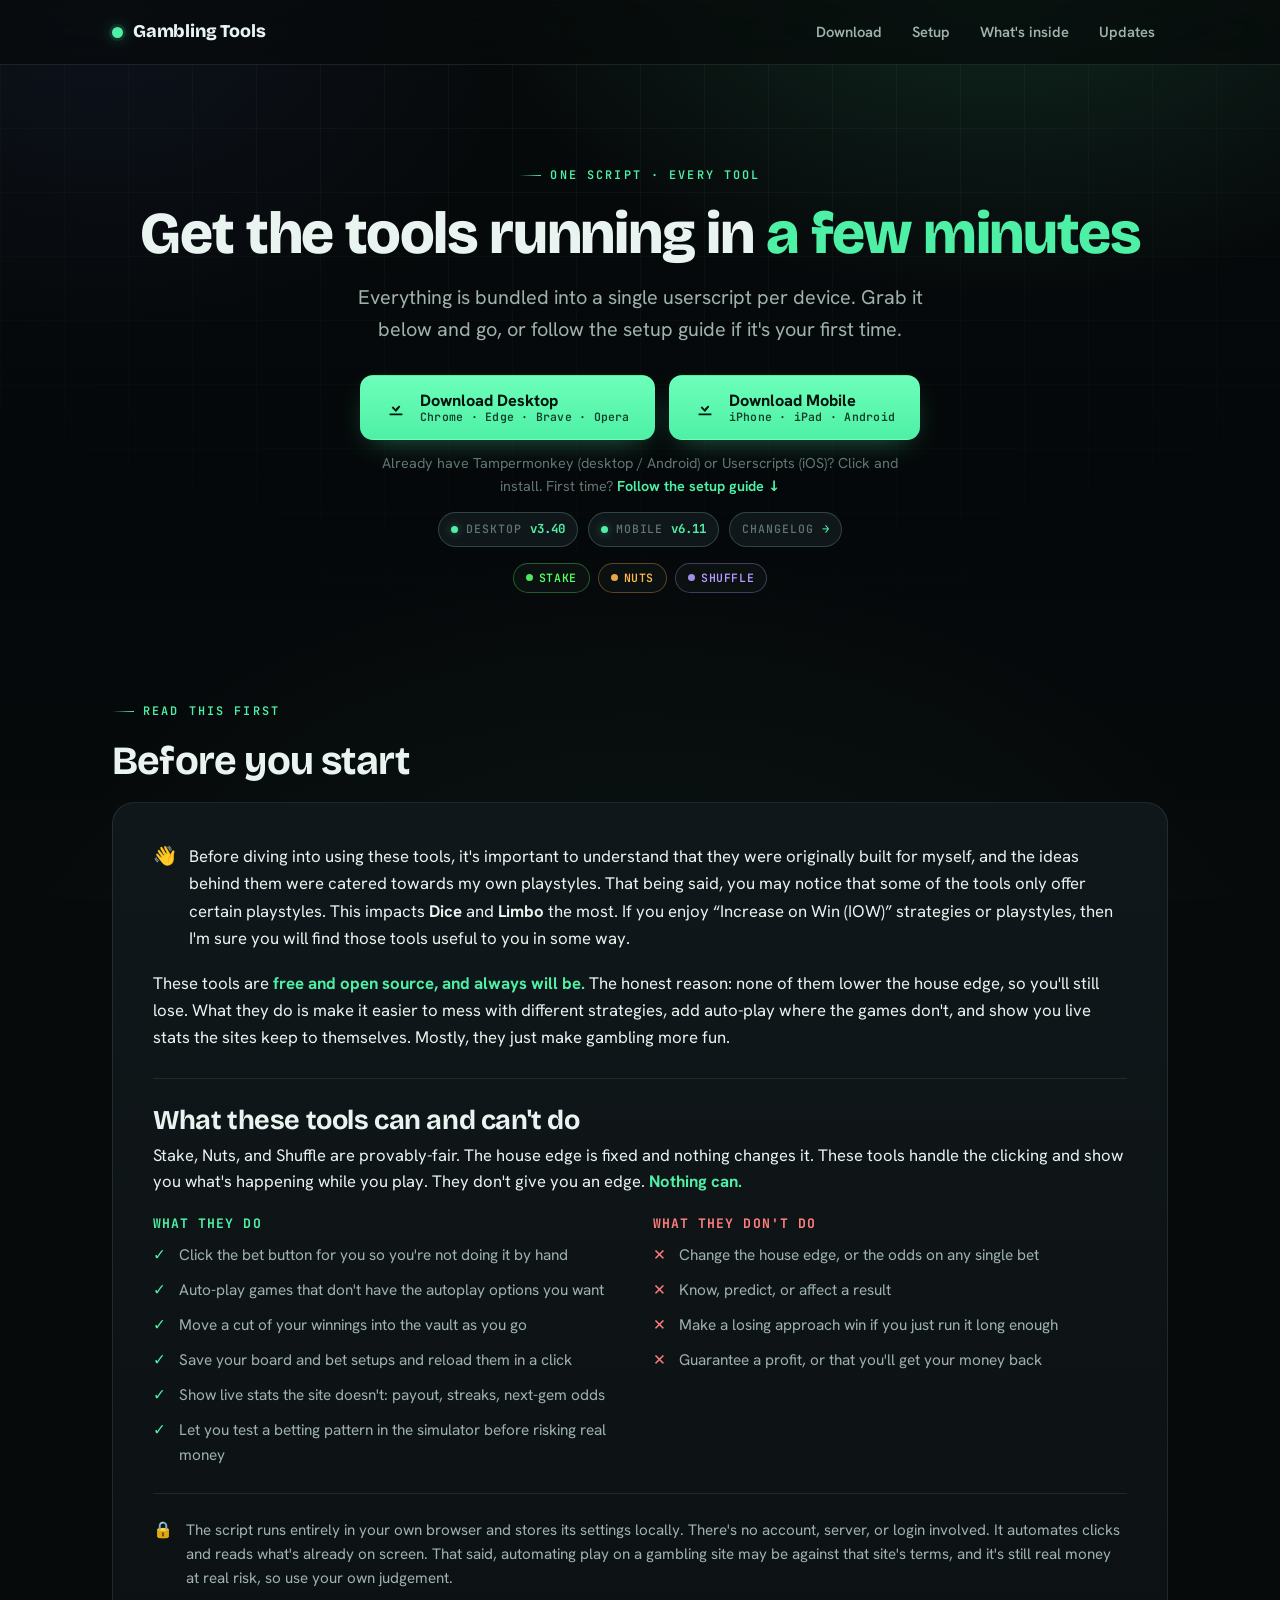
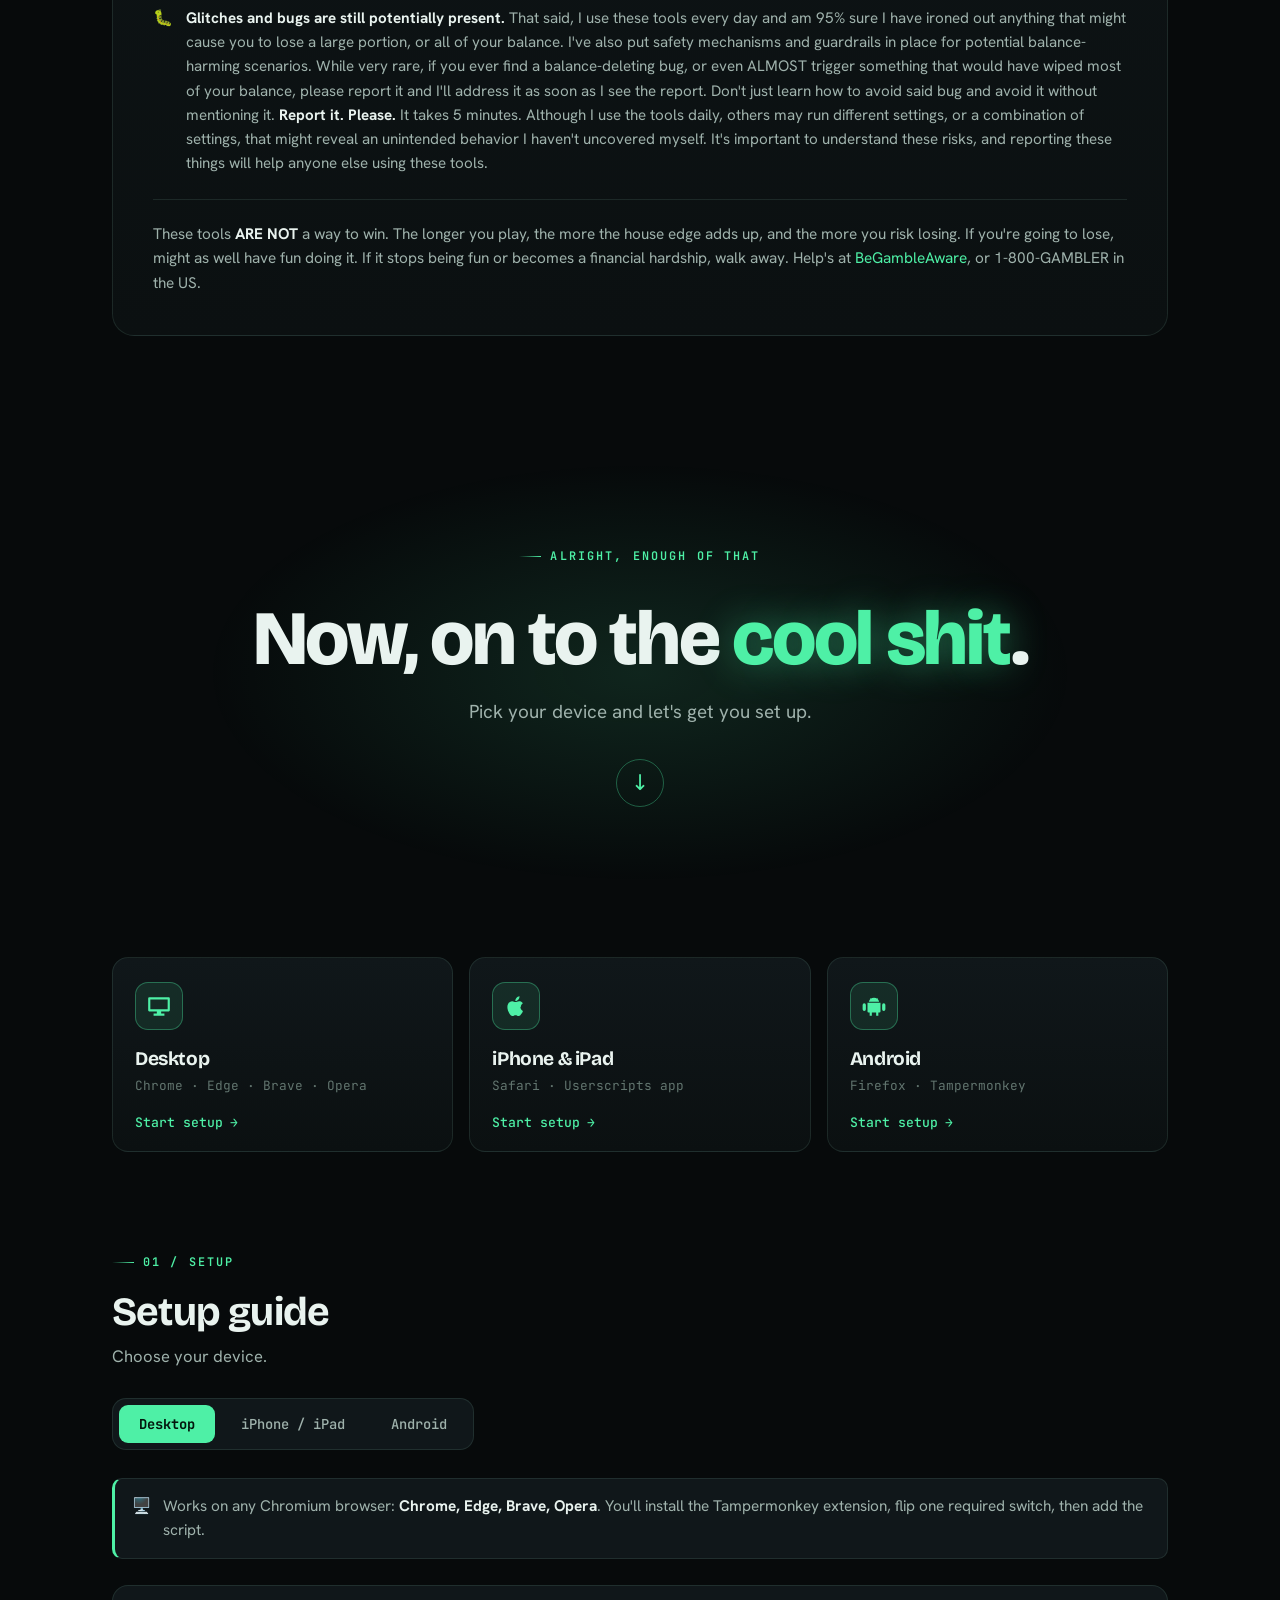
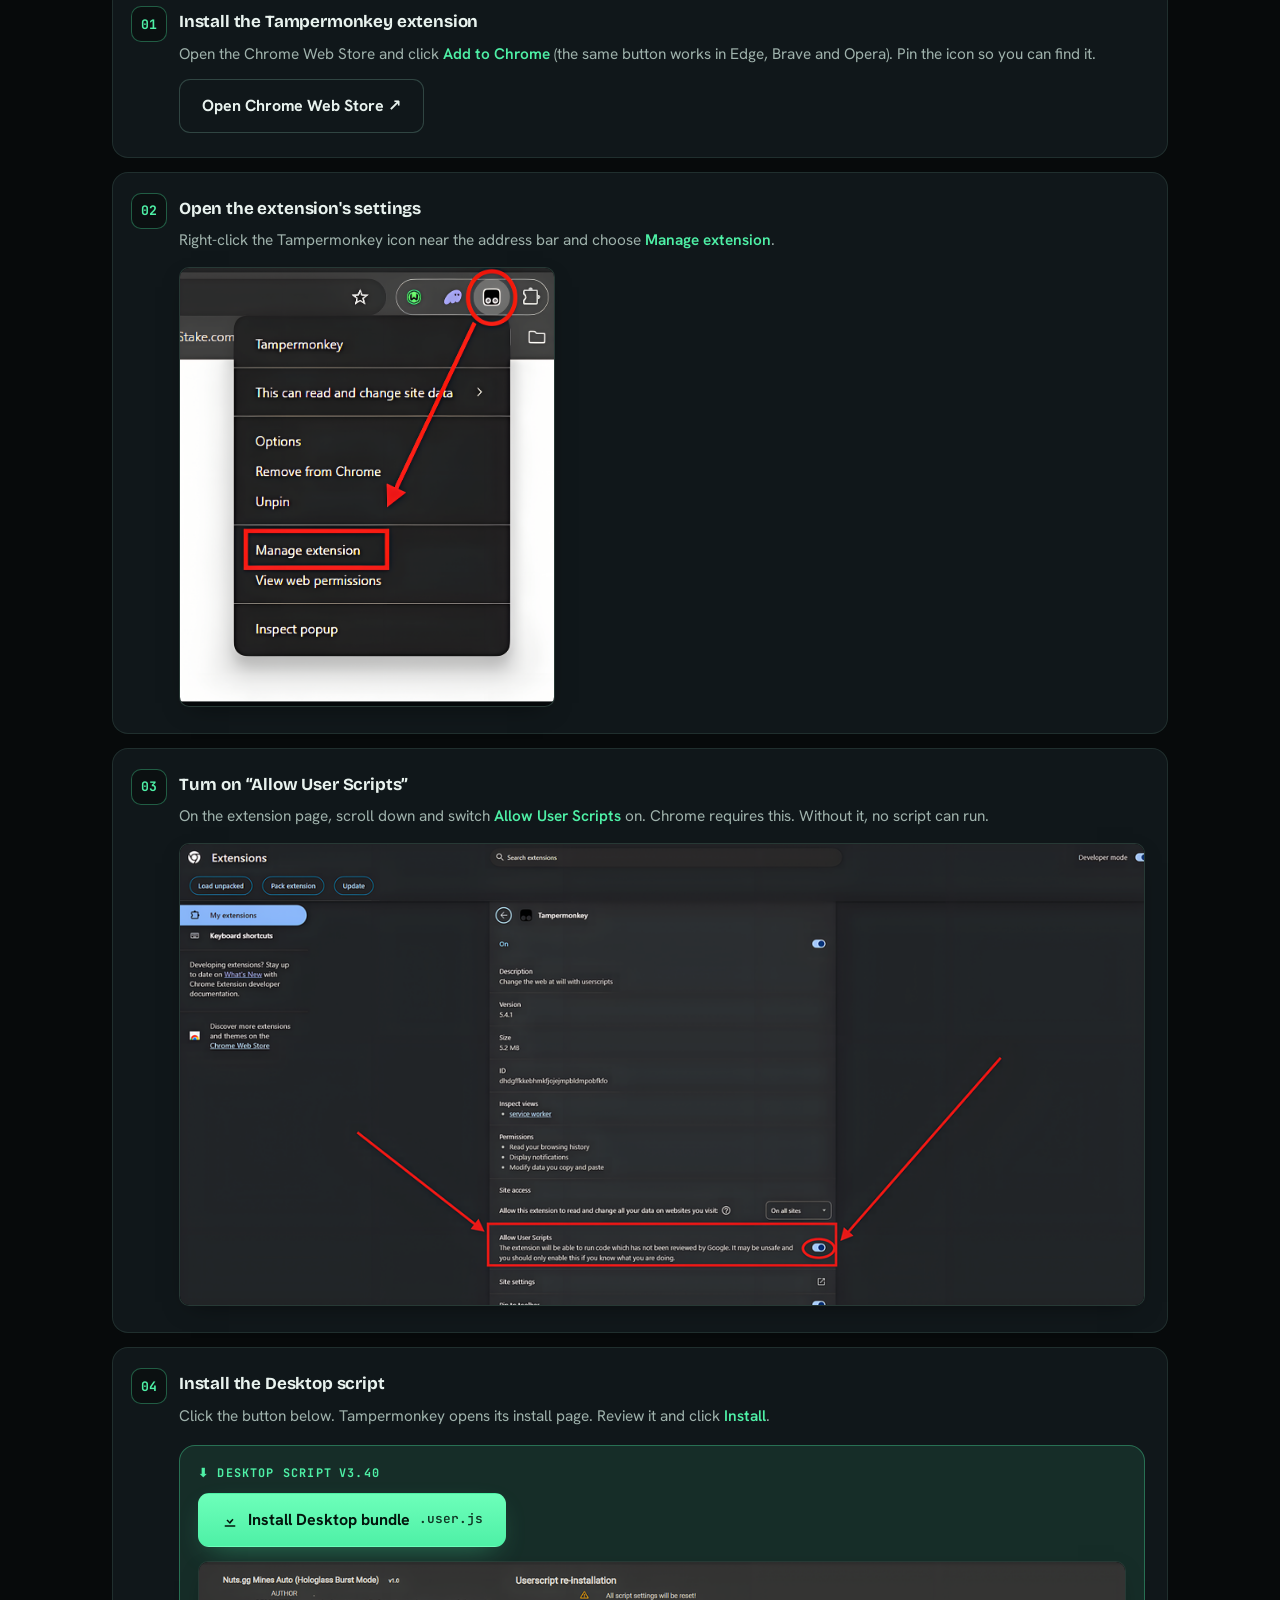
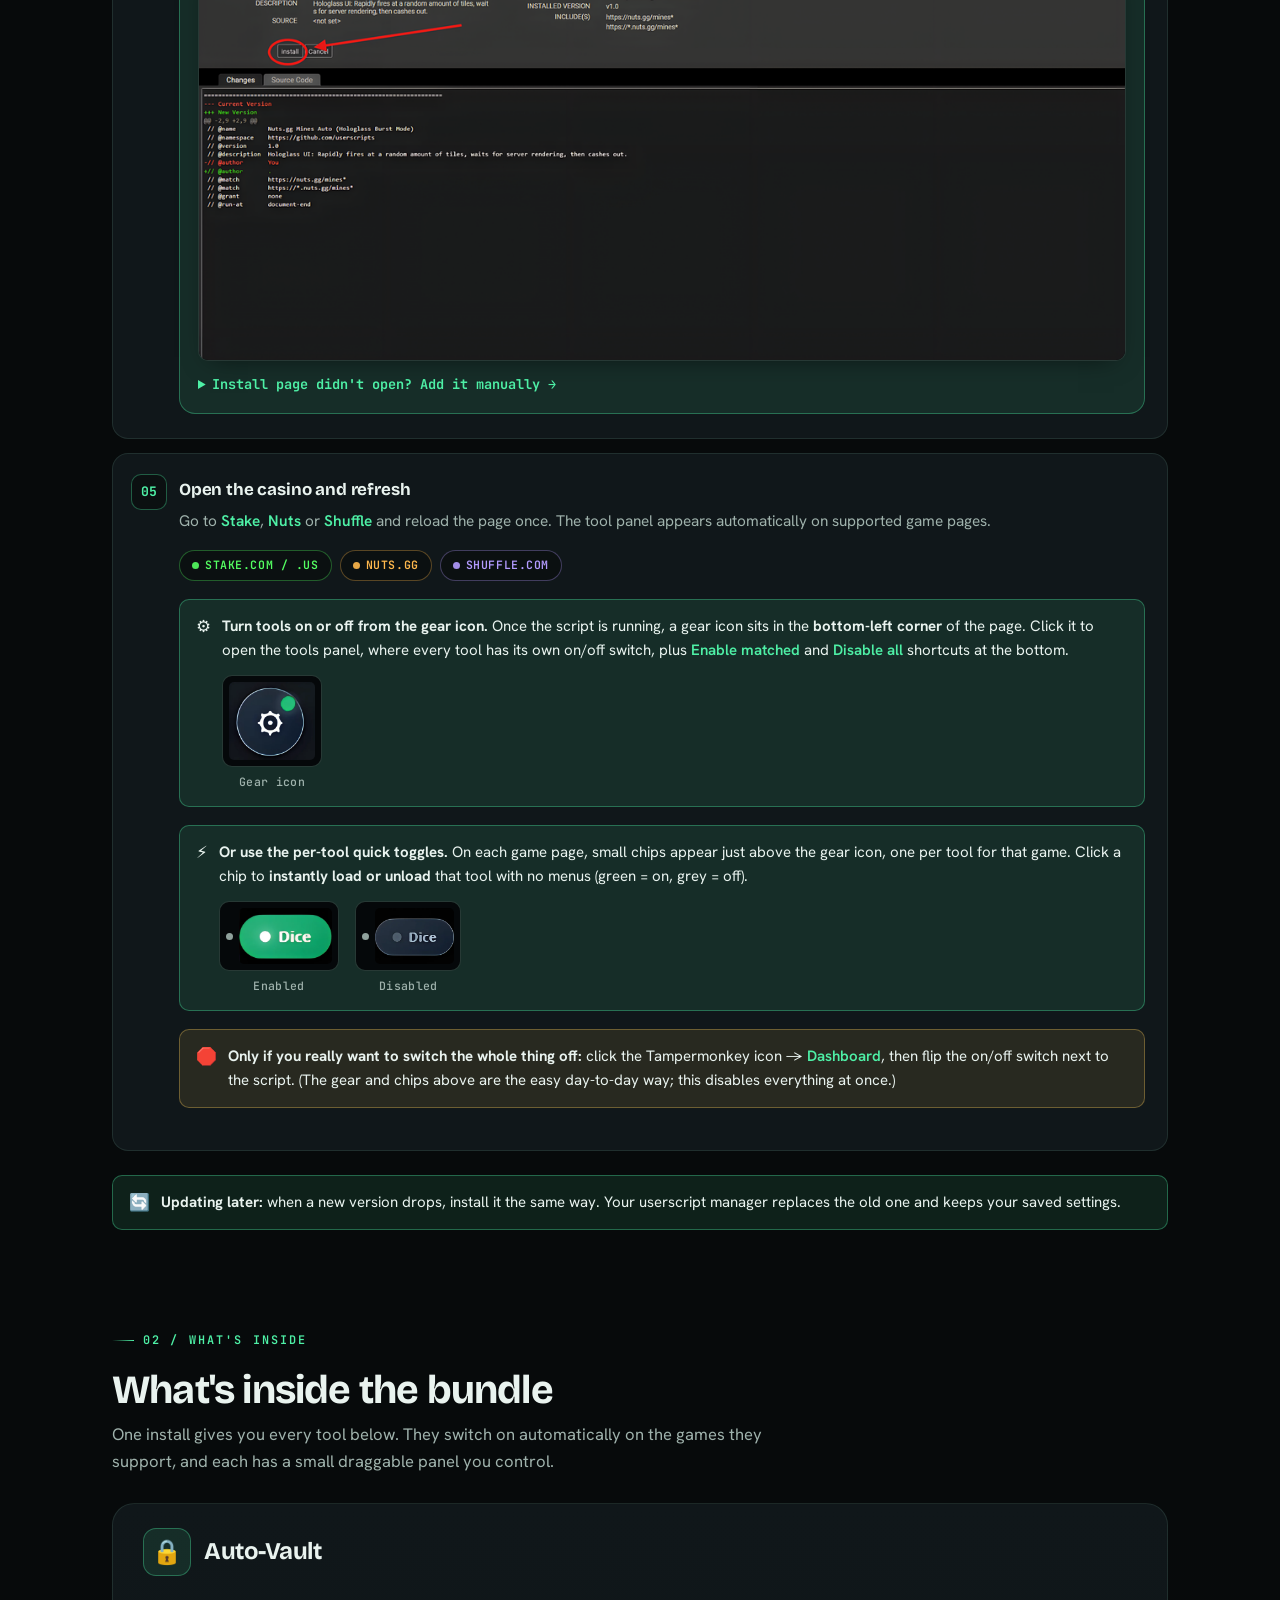
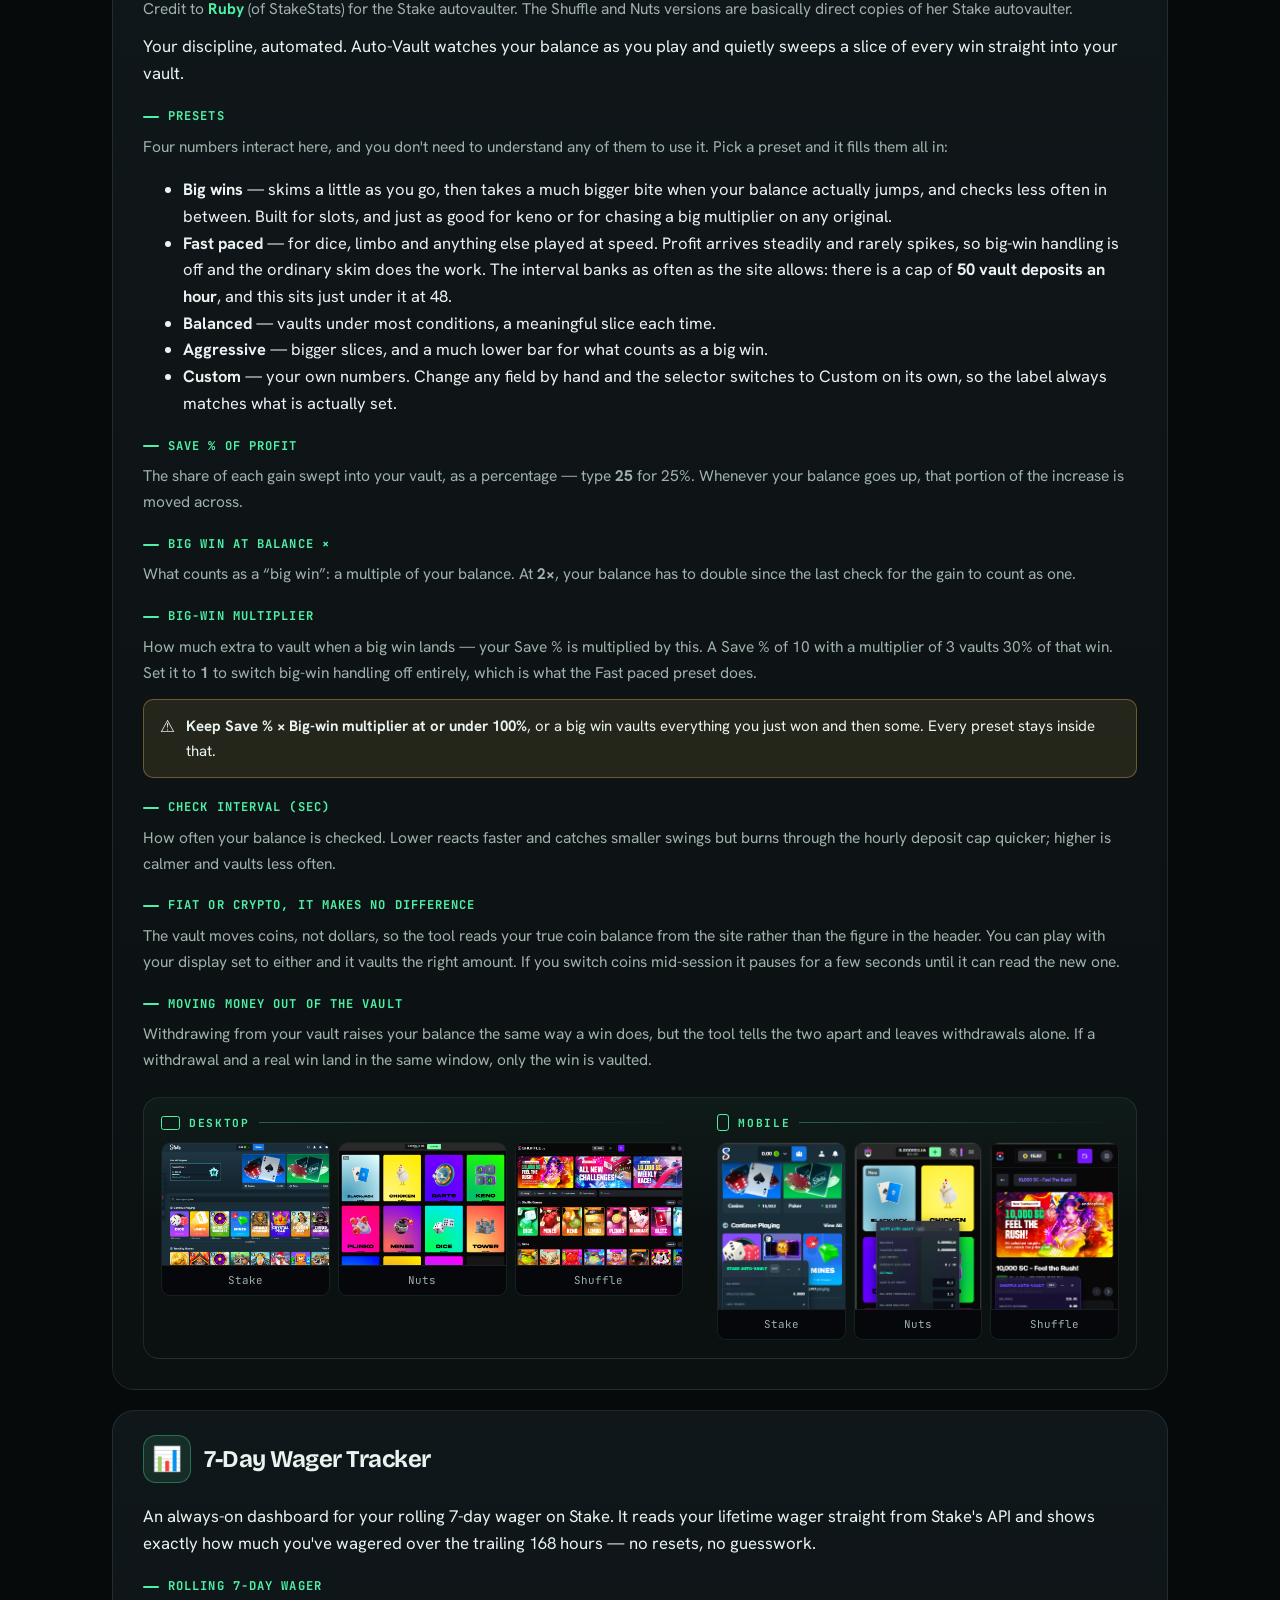
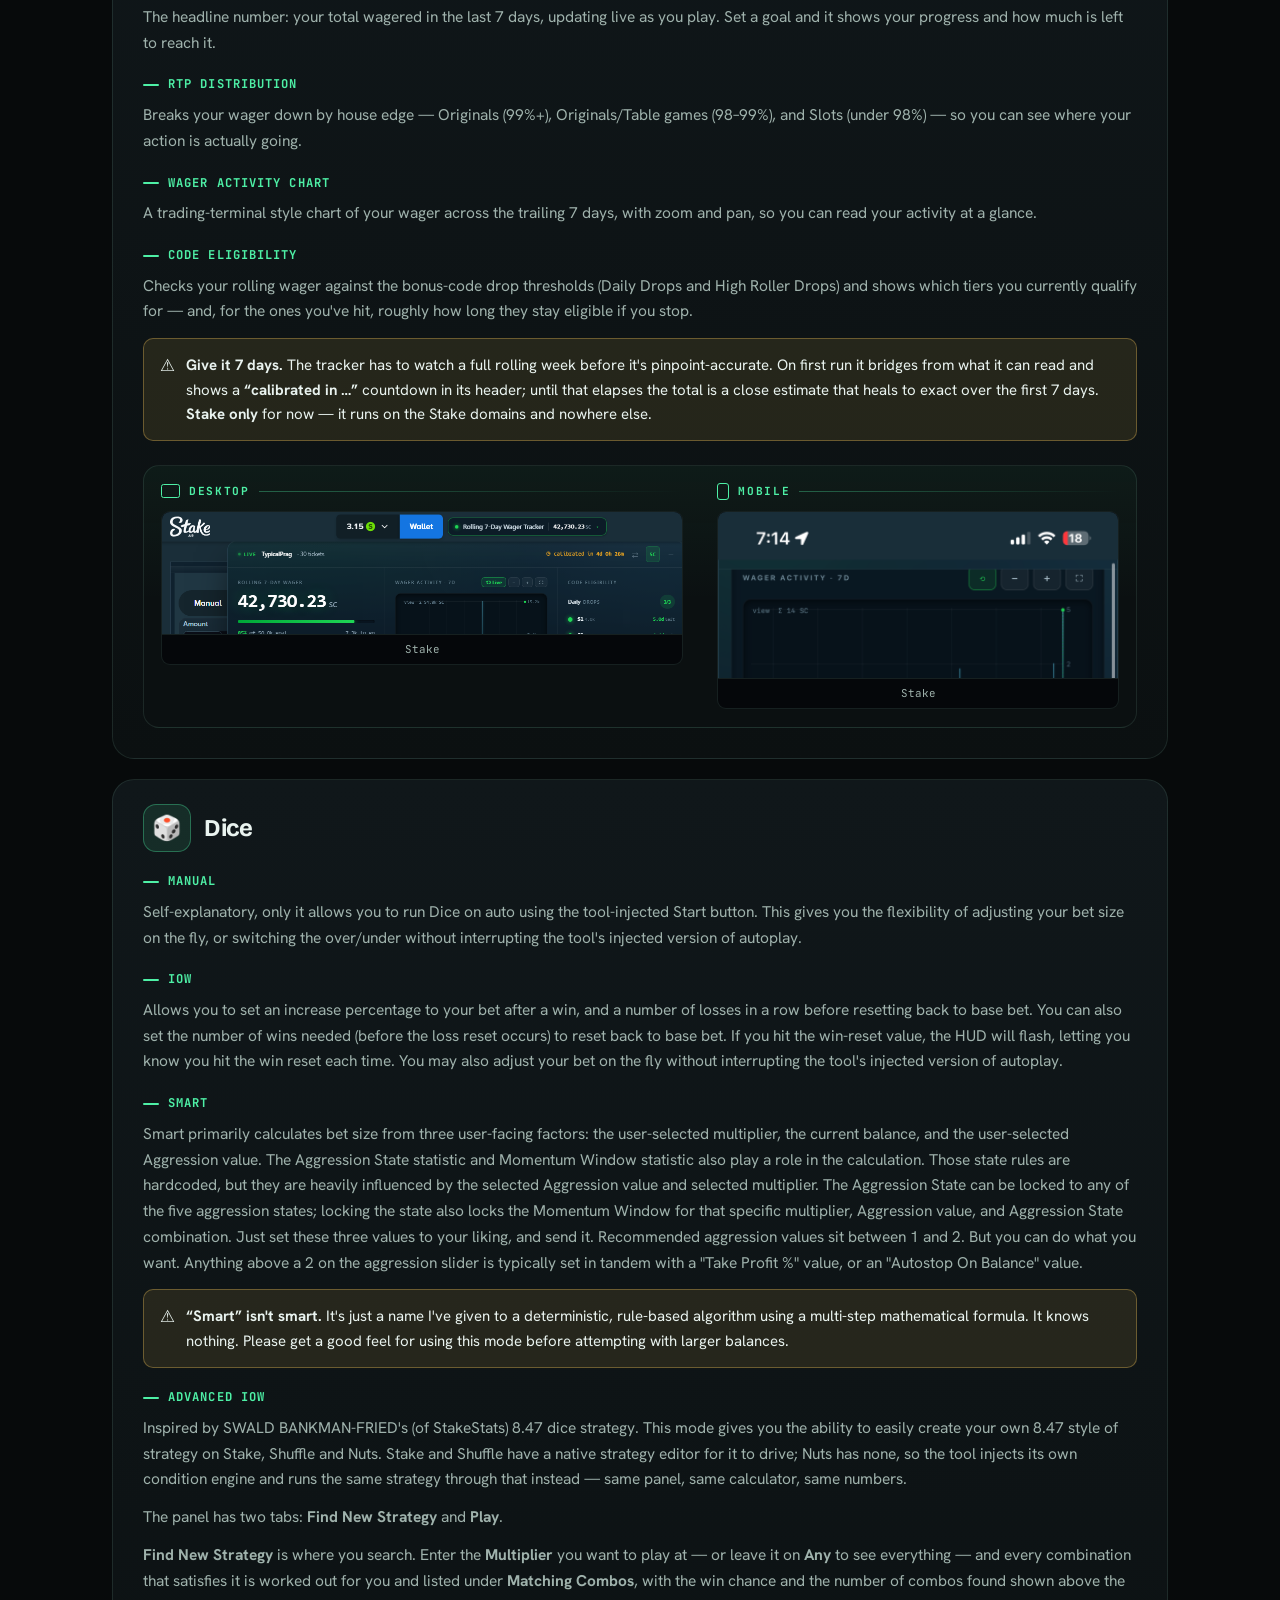
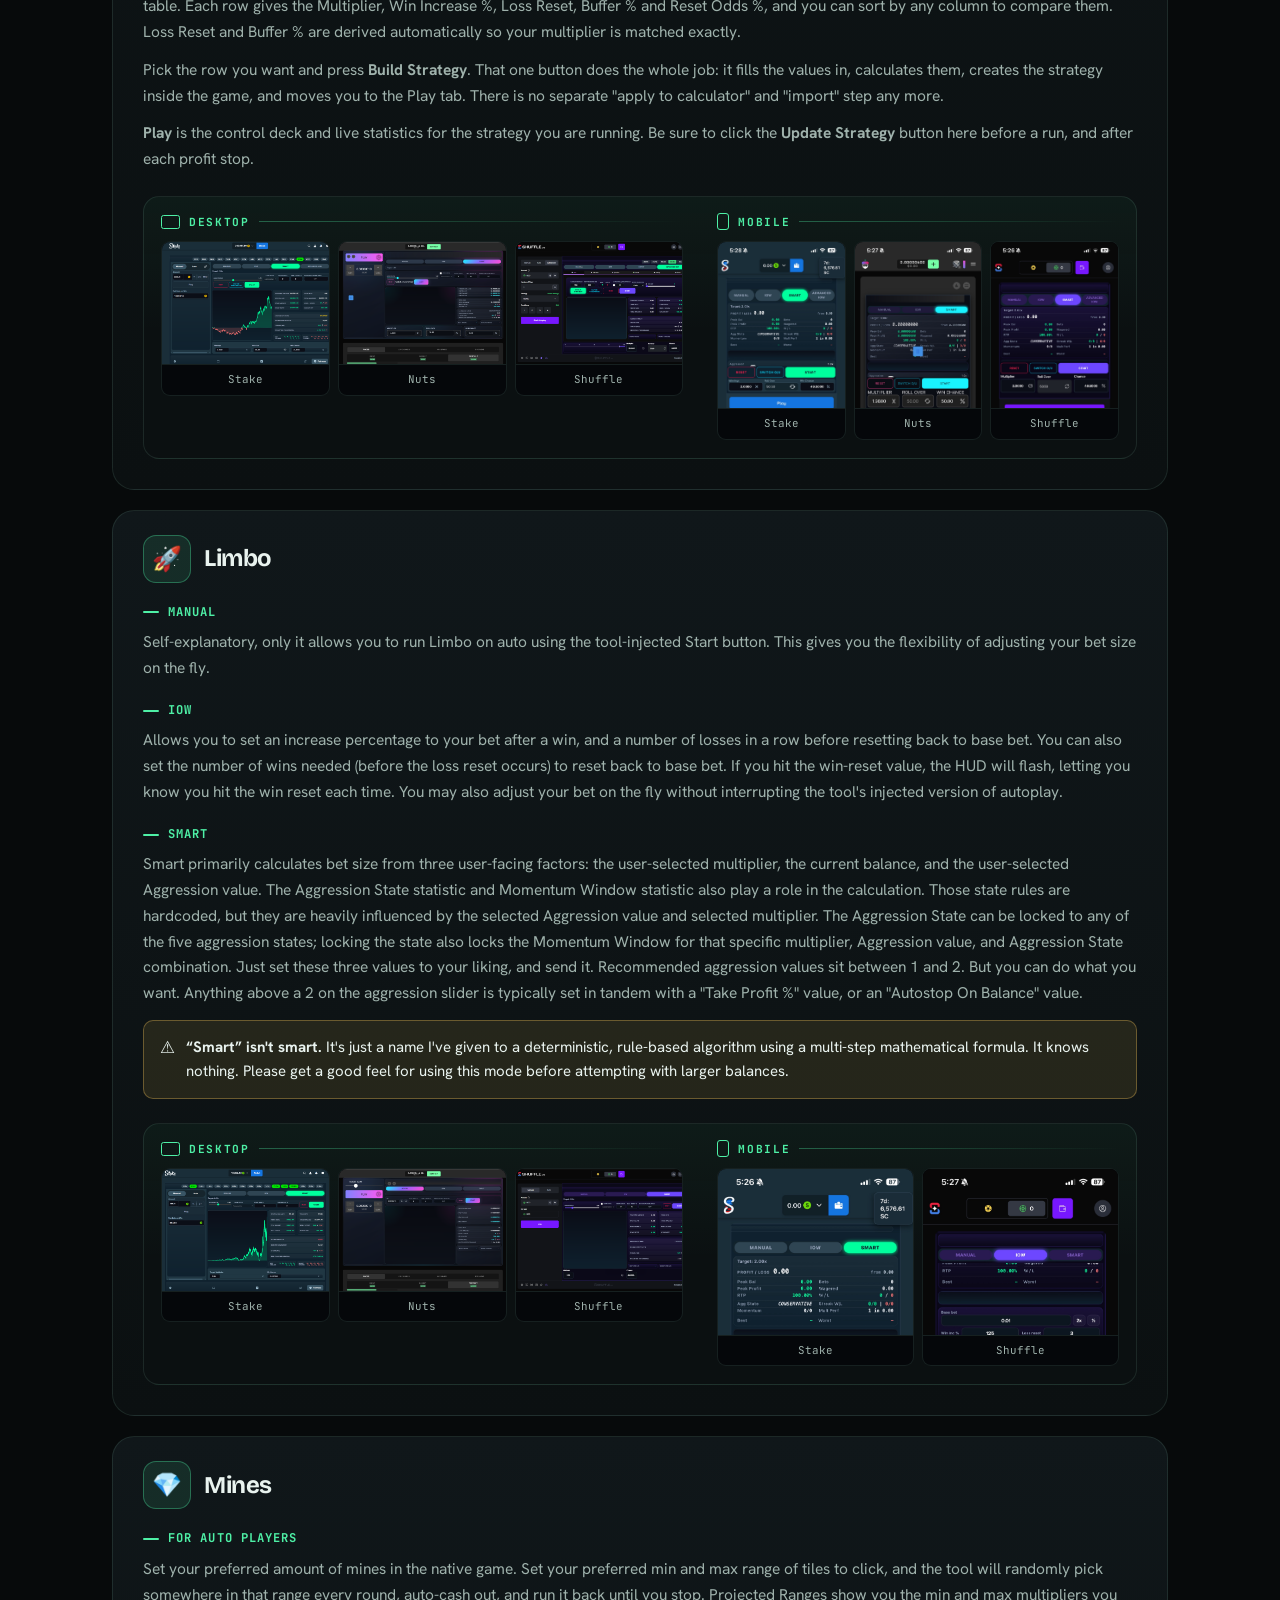
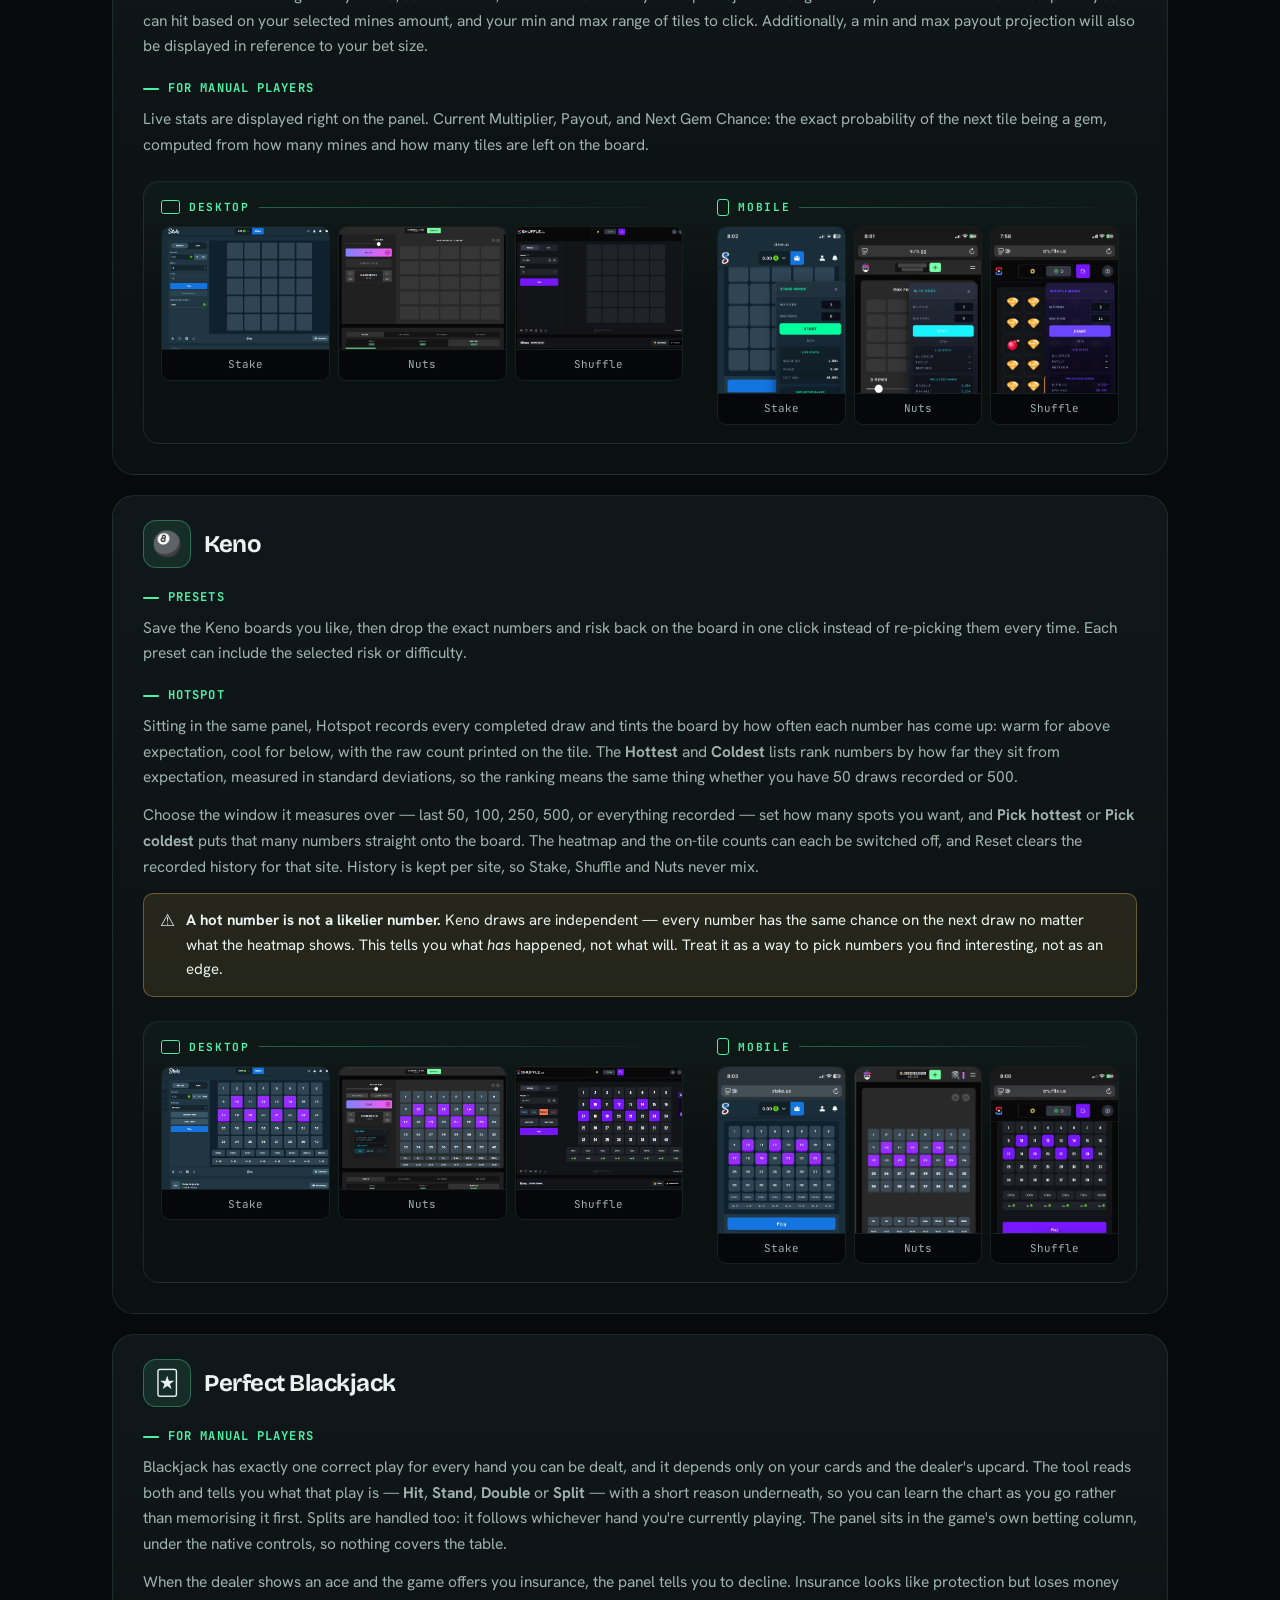
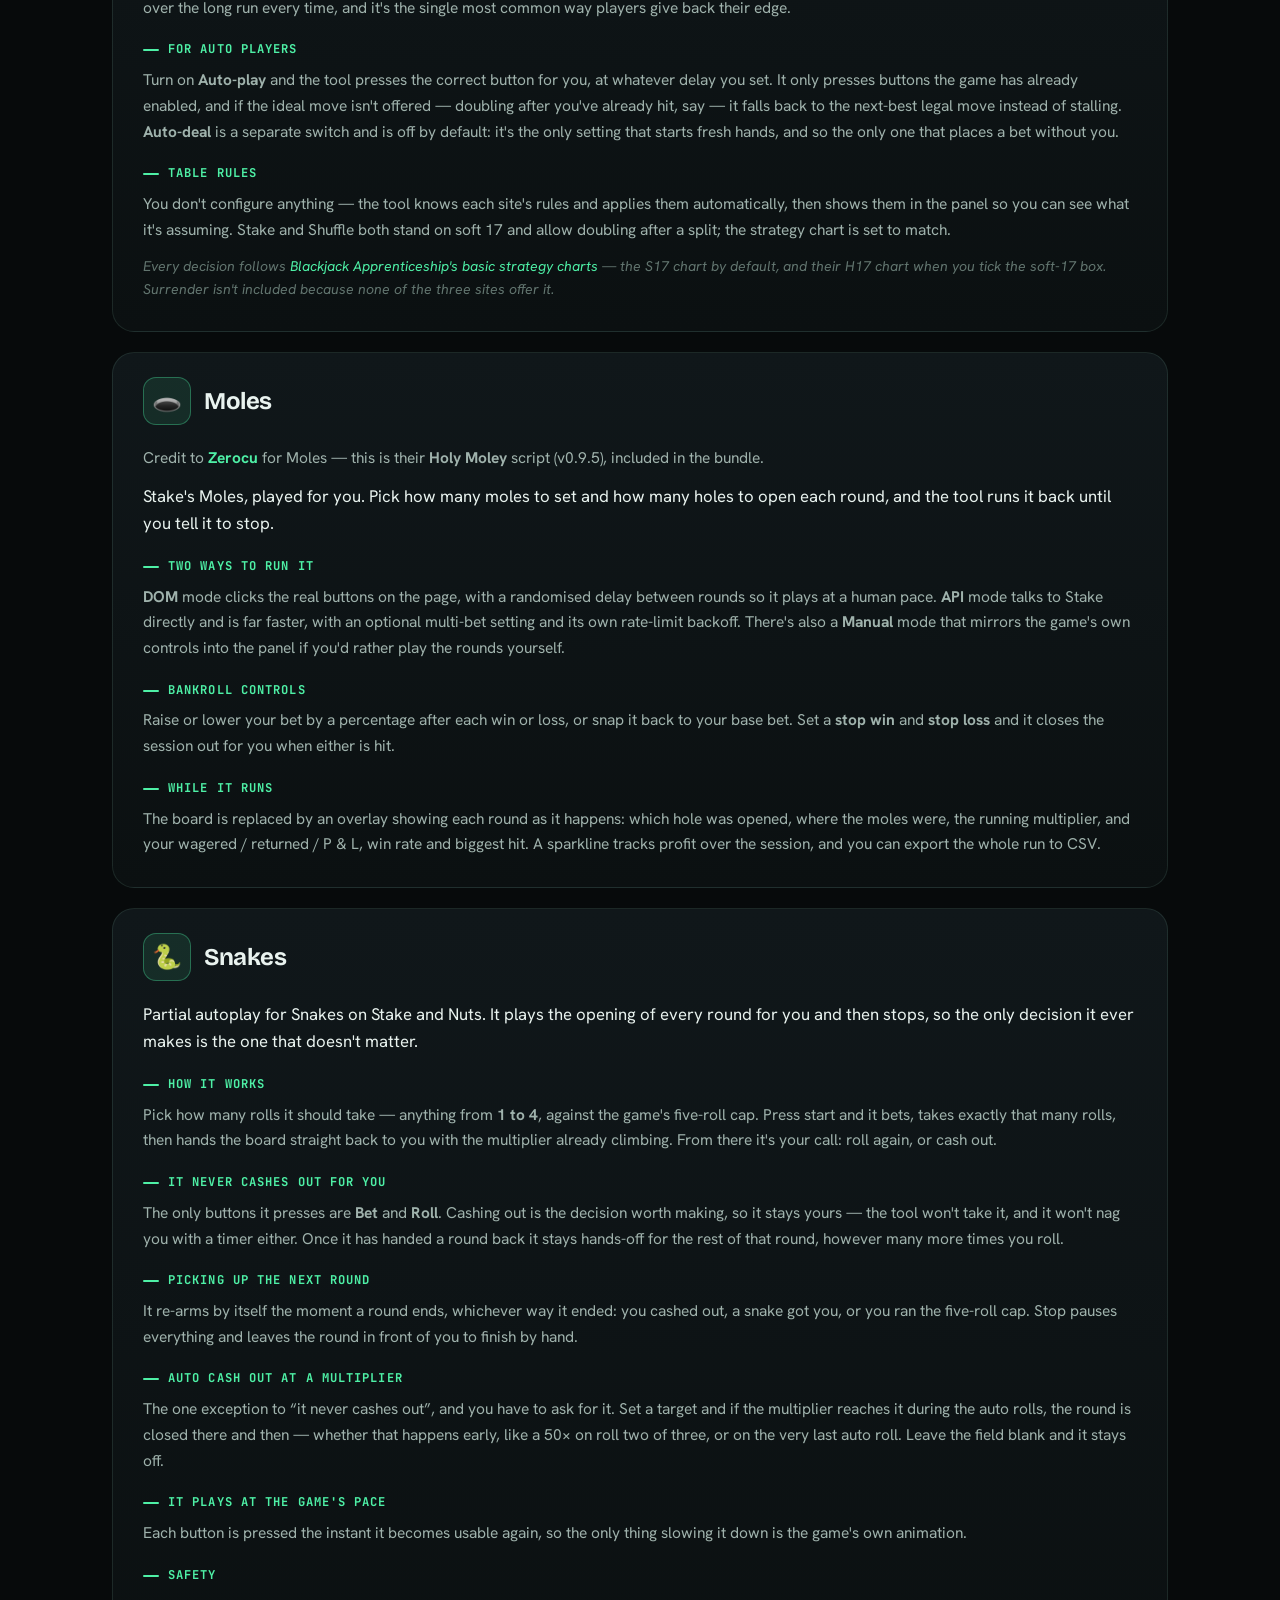
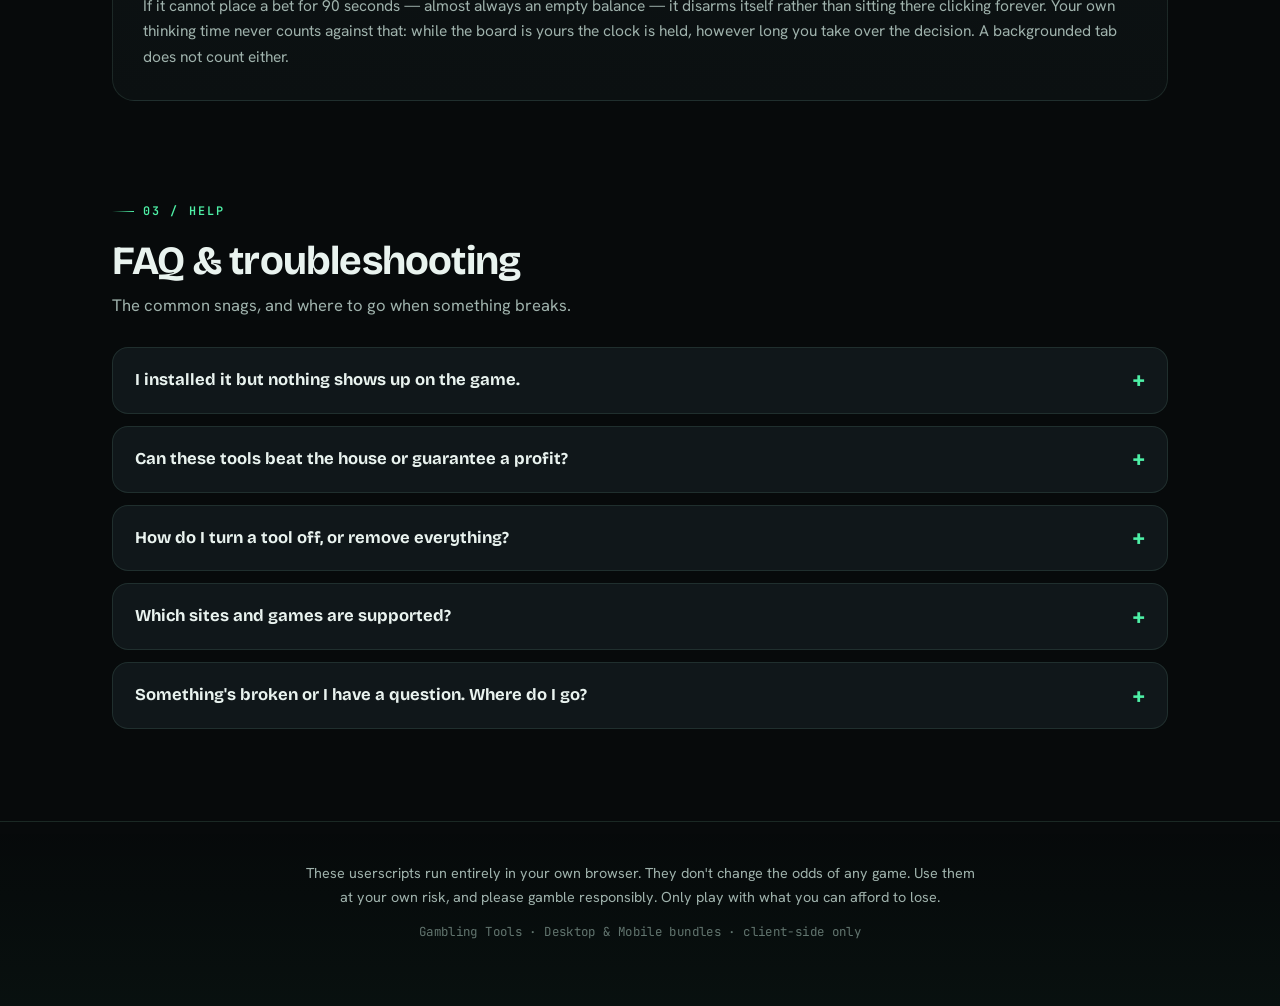
==== index.html @ b6433973 "Keep changelog out of the tool descriptions; rename the Slots preset The Auto-Vault description had " ====
<!doctype html>
<html lang="en">
<head>
  <meta charset="utf-8" />
  <meta name="viewport" content="width=device-width, initial-scale=1" />
  <title>Gambling Tools Setup Guide for Stake, Nuts &amp; Shuffle</title>
  <meta name="description" content="Step-by-step setup for the Gambling Tools userscript bundle. One script, all the tools, for Desktop, iPhone/iPad, and Android. Free, client-side, and honest about what it can and can't do." />
  <link rel="preconnect" href="https://fonts.googleapis.com" />
  <link rel="preconnect" href="https://fonts.gstatic.com" crossorigin />
  <link rel="stylesheet" href="assets/style.css" />
  <script>document.documentElement.classList.add("js");</script>
</head>
<body>
  <a href="#main" class="skip-link">Skip to content</a>

  <header class="site">
    <div class="container">
      <a href="#top" class="brand"><span class="dot" aria-hidden="true"></span> Gambling Tools</a>
      <nav aria-label="Primary">
        <a href="#download" class="nav-anchor">Download</a>
        <a href="#install" class="nav-anchor">Setup</a>
        <a href="#tools" class="nav-anchor">What's inside</a>
        <a href="updates.html">Updates</a>
      </nav>
    </div>
  </header>

  <main class="container" id="main">
    <span id="top"></span>

    <!-- ===================== HERO ===================== -->
    <section class="hero" data-reveal>
      <span class="eyebrow">One script · every tool</span>
      <h1>Get the tools running in <span class="hl">a few minutes</span></h1>
      <p class="lead">
        Everything is bundled into a single userscript per device. Grab it below and go,
        or follow the setup guide if it's your first time.
      </p>

      <div class="quickdl" id="download">
        <a class="btn primary big" href="Desktop/desktop.user.js">
          <svg viewBox="0 0 24 24" fill="currentColor" aria-hidden="true"><path d="M12 3v10.6l3.3-3.3 1.4 1.4L12 17.4l-4.7-4.7 1.4-1.4 3.3 3.3V3h2ZM5 19h14v2H5z"/></svg>
          <span class="bt"><b>Download Desktop</b><small>Chrome · Edge · Brave · Opera</small></span>
        </a>
        <a class="btn primary big" href="Mobile/mobile.user.js">
          <svg viewBox="0 0 24 24" fill="currentColor" aria-hidden="true"><path d="M12 3v10.6l3.3-3.3 1.4 1.4L12 17.4l-4.7-4.7 1.4-1.4 3.3 3.3V3h2ZM5 19h14v2H5z"/></svg>
          <span class="bt"><b>Download Mobile</b><small>iPhone · iPad · Android</small></span>
        </a>
      </div>
      <p class="qd-hint">Already have Tampermonkey (desktop / Android) or Userscripts (iOS)? Click and install. First time? <a href="#install">Follow the setup guide ↓</a></p>

      <div class="versions">
        <a class="ver-chip" href="updates.html" title="View the changelog"><span class="live-dot" aria-hidden="true"></span><span class="k">Desktop</span><span class="v" data-ver-target="desktop">v··</span></a>
        <a class="ver-chip" href="updates.html" title="View the changelog"><span class="live-dot" aria-hidden="true"></span><span class="k">Mobile</span><span class="v" data-ver-target="mobile">v··</span></a>
        <a class="ver-chip" href="updates.html"><span class="k">Changelog</span><span class="v">→</span></a>
      </div>

      <div class="sites" style="justify-content:center;">
        <span class="chip stake">Stake</span>
        <span class="chip nuts">Nuts</span>
        <span class="chip shuffle">Shuffle</span>
      </div>
    </section>

    <!-- ===================== READ THIS FIRST ===================== -->
    <section class="section" id="risk">
      <span class="eyebrow">Read this first</span>
      <h2>Before you start</h2>

      <div class="disclosure" data-reveal>
        <p class="disc-lead"><span class="ico" aria-hidden="true">👋</span><span>Before diving into using these tools, it's important to understand that they were originally built for myself, and the ideas behind them were catered towards my own playstyles. That being said, you may notice that some of the tools only offer certain playstyles. This impacts <b>Dice</b> and <b>Limbo</b> the most. If you enjoy “Increase on Win (IOW)” strategies or playstyles, then I'm sure you will find those tools useful to you in some way.</span></p>

        <p class="disc-manifesto">These tools are <strong>free and open source, and always will be.</strong> The honest reason: none of them lower the house edge, so you'll still lose. What they do is make it easier to mess with different strategies, add auto-play where the games don't, and show you live stats the sites keep to themselves. Mostly, they just make gambling more fun.</p>

        <div class="disc-section">
          <h3 class="disc-h">What these tools can and can't do</h3>
          <p class="disc-risklead">Stake, Nuts, and Shuffle are provably-fair. The house edge is fixed and nothing changes it. These tools handle the clicking and show you what's happening while you play. They don't give you an edge. <strong>Nothing can.</strong></p>
          <div class="risk-cols">
            <div class="can">
              <h3>What they do</h3>
              <ul>
                <li>Click the bet button for you so you're not doing it by hand</li>
                <li>Auto-play games that don't have the autoplay options you want</li>
                <li>Move a cut of your winnings into the vault as you go</li>
                <li>Save your board and bet setups and reload them in a click</li>
                <li>Show live stats the site doesn't: payout, streaks, next-gem odds</li>
                <li>Let you test a betting pattern in the simulator before risking real money</li>
              </ul>
            </div>
            <div class="cant">
              <h3>What they don't do</h3>
              <ul>
                <li>Change the house edge, or the odds on any single bet</li>
                <li>Know, predict, or affect a result</li>
                <li>Make a losing approach win if you just run it long enough</li>
                <li>Guarantee a profit, or that you'll get your money back</li>
              </ul>
            </div>
          </div>
        </div>

        <div class="disc-fine">
          <p class="fine-item"><span class="ico" aria-hidden="true">🔒</span><span>The script runs entirely in your own browser and stores its settings locally. There's no account, server, or login involved. It automates clicks and reads what's already on screen. That said, automating play on a gambling site may be against that site's terms, and it's still real money at real risk, so use your own judgement.</span></p>
          <p class="fine-item"><span class="ico" aria-hidden="true">🐛</span><span><b>Glitches and bugs are still potentially present.</b> That said, I use these tools every day and am 95% sure I have ironed out anything that might cause you to lose a large portion, or all of your balance. I've also put safety mechanisms and guardrails in place for potential balance-harming scenarios. While very rare, if you ever find a balance-deleting bug, or even ALMOST trigger something that would have wiped most of your balance, please report it and I'll address it as soon as I see the report. Don't just learn how to avoid said bug and avoid it without mentioning it. <b>Report it. Please.</b> It takes 5 minutes. Although I use the tools daily, others may run different settings, or a combination of settings, that might reveal an unintended behavior I haven't uncovered myself. It's important to understand these risks, and reporting these things will help anyone else using these tools.</span></p>
        </div>

        <p class="disc-foot">These tools <strong>ARE NOT</strong> a way to win. The longer you play, the more the house edge adds up, and the more you risk losing. If you're going to lose, might as well have fun doing it. If it stops being fun or becomes a financial hardship, walk away. Help's at <a href="https://www.begambleaware.org/" target="_blank" rel="noopener">BeGambleAware</a>, or 1-800-GAMBLER in the US.</p>
      </div>
    </section>

    <!-- ===================== INTERLUDE ===================== -->
    <section class="interlude" data-reveal>
      <span class="eyebrow">alright, enough of that</span>
      <h2 class="interlude-title">Now, on to the <span class="hl">cool shit</span>.</h2>
      <p class="interlude-sub">Pick your device and let's get you set up.</p>
      <a href="#install" class="interlude-arrow" aria-label="Jump to setup">↓</a>
    </section>

    <!-- ===================== PLATFORM PICKER ===================== -->
    <section class="picker" aria-label="Choose your platform" data-reveal>
      <button class="pick" data-go="desktop">
        <span class="pi"><svg viewBox="0 0 24 24" aria-hidden="true"><path d="M3 4h18a1 1 0 0 1 1 1v11a1 1 0 0 1-1 1h-7v2h3v2H7v-2h3v-2H3a1 1 0 0 1-1-1V5a1 1 0 0 1 1-1Zm1 2v9h16V6H4Z"/></svg></span>
        <h3>Desktop</h3>
        <p class="sub">Chrome · Edge · Brave · Opera</p>
        <span class="go">Start setup <span class="arrow" aria-hidden="true">→</span></span>
      </button>
      <button class="pick" data-go="ios">
        <span class="pi"><svg viewBox="0 0 24 24" aria-hidden="true"><path d="M16.4 12.9c0-2.3 1.9-3.4 2-3.5-1.1-1.6-2.8-1.8-3.4-1.8-1.4-.1-2.8.8-3.5.8-.7 0-1.8-.8-3-.8-1.5 0-2.9.9-3.7 2.3-1.6 2.7-.4 6.8 1.1 9 .8 1.1 1.6 2.3 2.8 2.3 1.1 0 1.6-.7 2.9-.7 1.3 0 1.7.7 2.9.7 1.2 0 2-1.1 2.7-2.2.9-1.2 1.2-2.5 1.2-2.5s-2.3-.9-2.3-3.6ZM14.3 6c.6-.8 1.1-1.9.9-3-1 .1-2.1.7-2.8 1.5-.6.7-1.1 1.8-1 2.9 1.1.1 2.2-.6 2.9-1.4Z"/></svg></span>
        <h3>iPhone &amp; iPad</h3>
        <p class="sub">Safari · Userscripts app</p>
        <span class="go">Start setup <span class="arrow" aria-hidden="true">→</span></span>
      </button>
      <button class="pick" data-go="android">
        <span class="pi"><svg viewBox="0 0 24 24" aria-hidden="true"><path d="M6 9h12v8a1 1 0 0 1-1 1h-1v3h-2v-3h-4v3H8v-3H7a1 1 0 0 1-1-1V9Zm-3 .5A1.5 1.5 0 0 1 4.5 11v4a1.5 1.5 0 0 1-3 0v-4A1.5 1.5 0 0 1 3 9.5Zm18 0a1.5 1.5 0 0 1 1.5 1.5v4a1.5 1.5 0 0 1-3 0v-4A1.5 1.5 0 0 1 21 9.5ZM7.2 8a5 5 0 0 1 9.6 0H7.2Zm1.8-3.2.8 1.4-.7.4-.8-1.4.7-.4Zm6 0 .7.4-.8 1.4-.7-.4.8-1.4Z"/></svg></span>
        <h3>Android</h3>
        <p class="sub">Firefox · Tampermonkey</p>
        <span class="go">Start setup <span class="arrow" aria-hidden="true">→</span></span>
      </button>
    </section>

    <!-- ===================== INSTALL GUIDE ===================== -->
    <section class="section" id="install">
      <span class="eyebrow">01 / Setup</span>
      <h2>Setup guide</h2>
      <p class="section-sub">Choose your device.</p>

      <div class="tabs" role="tablist" aria-label="Choose your platform">
        <button class="tab-btn active" data-tab="desktop" role="tab" id="tabbtn-desktop" aria-controls="tab-desktop" aria-selected="true">Desktop</button>
        <button class="tab-btn" data-tab="ios" role="tab" id="tabbtn-ios" aria-controls="tab-ios" aria-selected="false" tabindex="-1">iPhone / iPad</button>
        <button class="tab-btn" data-tab="android" role="tab" id="tabbtn-android" aria-controls="tab-android" aria-selected="false" tabindex="-1">Android</button>
      </div>

      <!-- ---------------- DESKTOP ---------------- -->
      <div class="tab-panel active" id="tab-desktop" role="tabpanel" aria-labelledby="tabbtn-desktop" tabindex="0">
        <div class="panel-intro">
          <span aria-hidden="true">🖥️</span>
          <div>Works on any Chromium browser: <b>Chrome, Edge, Brave, Opera</b>. You'll install the Tampermonkey extension, flip one required switch, then add the script.</div>
        </div>

        <ol class="steps">
          <li>
            <span class="st">Install the Tampermonkey extension</span>
            <p>Open the Chrome Web Store and click <em>Add to Chrome</em> (the same button works in Edge, Brave and Opera). Pin the icon so you can find it.</p>
            <div style="margin-top:12px;">
              <a class="btn" href="https://chromewebstore.google.com/detail/tampermonkey/dhdgffkkebhmkfjojejmpbldmpobfkfo" target="_blank" rel="noopener">Open Chrome Web Store ↗</a>
            </div>
          </li>
          <li>
            <span class="st">Open the extension's settings</span>
            <p>Right-click the Tampermonkey icon near the address bar and choose <em>Manage extension</em>.</p>
            <img class="shot shot--phone" src="Guide%20Screenshots/Desktop/d5.png" alt="Right-click the Tampermonkey icon, with Manage extension highlighted" loading="lazy" />
          </li>
          <li>
            <span class="st">Turn on “Allow User Scripts”</span>
            <p>On the extension page, scroll down and switch <em>Allow User Scripts</em> on. Chrome requires this. Without it, no script can run.</p>
            <img class="shot shot--wide" src="Guide%20Screenshots/Desktop/d4.png" alt="Chrome extension details page with the Allow User Scripts toggle turned on" loading="lazy" />
          </li>
          <li>
            <span class="st">Install the Desktop script</span>
            <p>Click the button below. Tampermonkey opens its install page. Review it and click <em>Install</em>.</p>
            <div class="dl">
              <div class="dl-label">⬇ Desktop script <span data-ver-target="desktop" style="color:var(--mint);">v··</span></div>
              <a class="btn primary" href="Desktop/desktop.user.js" id="dl-desktop">
                <svg viewBox="0 0 24 24" fill="currentColor" aria-hidden="true"><path d="M12 3v10.6l3.3-3.3 1.4 1.4L12 17.4l-4.7-4.7 1.4-1.4 3.3 3.3V3h2ZM5 19h14v2H5z"/></svg>
                Install Desktop bundle <span class="ver">.user.js</span>
              </a>
              <img class="shot shot--wide" src="Guide%20Screenshots/Desktop/d1.png" alt="Tampermonkey install page with the Install button highlighted" loading="lazy" style="margin-top:14px;" />
              <details class="alt" style="margin-top:12px;">
                <summary style="cursor:pointer; color:var(--mint); font-weight:650;">Install page didn't open? Add it manually →</summary>
                <p style="margin-top:10px;">Right-click the button above → <em>Save link as…</em> to download the <code>.user.js</code> file. Then click the Tampermonkey icon → <em>Create a new script…</em></p>
                <img class="shot shot--phone" src="Guide%20Screenshots/Desktop/d3.png" alt="Tampermonkey menu with Create a new script highlighted" loading="lazy" />
                <p style="margin-top:10px;">Delete the template, then drag your downloaded file into the editor and save with <em>File → Save</em> (Ctrl+S).</p>
                <img class="shot shot--wide" src="Guide%20Screenshots/Desktop/d2.png" alt="Dragging a .user.js file from the file explorer into the Tampermonkey editor" loading="lazy" />
              </details>
            </div>
          </li>
          <li>
            <span class="st">Open the casino and refresh</span>
            <p>Go to <em>Stake</em>, <em>Nuts</em> or <em>Shuffle</em> and reload the page once. The tool panel appears automatically on supported game pages.</p>
            <div class="sites">
              <span class="chip stake">stake.com / .us</span>
              <span class="chip nuts">nuts.gg</span>
              <span class="chip shuffle">shuffle.com</span>
            </div>
            <div class="note">
              <span class="ico" aria-hidden="true">⚙️</span>
              <div><b>Turn tools on or off from the gear icon.</b> Once the script is running, a gear icon sits in the <b>bottom-left corner</b> of the page. Click it to open the tools panel, where every tool has its own on/off switch, plus <em>Enable matched</em> and <em>Disable all</em> shortcuts at the bottom.
                <div class="ref"><figure><span class="thumb gear"><img src="assets/gear-ref.webp" alt="The Gambling Tools gear icon" loading="lazy" /></span><figcaption>Gear icon</figcaption></figure></div>
              </div>
            </div>
            <div class="note">
              <span class="ico" aria-hidden="true">⚡</span>
              <div><b>Or use the per-tool quick toggles.</b> On each game page, small chips appear just above the gear icon, one per tool for that game. Click a chip to <b>instantly load or unload</b> that tool with no menus (green = on, grey = off).
                <div class="ref"><figure><span class="thumb chip"><img src="assets/chip-on.webp" alt="Quick-toggle chip in the enabled (green) state" loading="lazy" /></span><figcaption>Enabled</figcaption></figure><figure><span class="thumb chip"><img src="assets/chip-off.webp" alt="Quick-toggle chip in the disabled (grey) state" loading="lazy" /></span><figcaption>Disabled</figcaption></figure></div>
              </div>
            </div>
            <div class="note warn">
              <span class="ico" aria-hidden="true">🛑</span>
              <div><b>Only if you really want to switch the whole thing off:</b> click the Tampermonkey icon → <em>Dashboard</em>, then flip the on/off switch next to the script. (The gear and chips above are the easy day-to-day way; this disables everything at once.)</div>
            </div>
          </li>
        </ol>
      </div>

      <!-- ---------------- iOS ---------------- -->
      <div class="tab-panel" id="tab-ios" role="tabpanel" aria-labelledby="tabbtn-ios" tabindex="0" hidden>
        <div class="panel-intro">
          <span aria-hidden="true">📱</span>
          <div>On iPhone &amp; iPad the userscript manager is the free <b>Userscripts</b> app, which plugs into <b>Safari</b>. Install it, enable it, then save our script into its folder.</div>
        </div>

        <ol class="steps">
          <li>
            <span class="st">Install the “Userscripts” app</span>
            <p>In the App Store, search <em>Userscripts</em> and look for the <code>&lt;/&gt;</code> icon by <em>Justin Wasack</em>. Tap <em>GET</em> to install it.</p>
            <img class="shot shot--phone" src="Guide%20Screenshots/iOS/i10.png" alt="App Store showing the Userscripts app by Justin Wasack" loading="lazy" />
          </li>
          <li>
            <span class="st">Open Safari's extension settings</span>
            <p>Open <em>Settings</em>, search <em>Safari</em> and tap it, then tap <em>Extensions</em>.</p>
            <div class="shots">
              <img class="shot shot--phone" src="Guide%20Screenshots/iOS/i9.png" alt="iOS Settings searching for Safari" loading="lazy" />
              <img class="shot shot--phone" src="Guide%20Screenshots/iOS/i8.png" alt="Safari settings with the Extensions row highlighted" loading="lazy" />
            </div>
          </li>
          <li>
            <span class="st">Allow the Userscripts extension</span>
            <p>Tap <em>Userscripts</em>, turn on <em>Allow Extension</em>, then under <em>Other Websites</em> choose <em>Allow</em> so it works on every casino.</p>
            <div class="shots">
              <img class="shot shot--phone" src="Guide%20Screenshots/iOS/i7.png" alt="Safari extensions list with Userscripts turned On" loading="lazy" />
              <img class="shot shot--phone" src="Guide%20Screenshots/iOS/i6.png" alt="Userscripts settings with Allow Extension on and Other Websites set to Allow" loading="lazy" />
            </div>
          </li>
          <li>
            <span class="st">Download the Mobile script</span>
            <p>Tap the button below. Safari opens the script as plain text. That's exactly what should happen, you don't need to read it.</p>
            <div class="dl">
              <div class="dl-label">⬇ Mobile script <span data-ver-target="mobile" style="color:var(--mint);">v··</span></div>
              <a class="btn primary" href="Mobile/mobile.user.js" id="dl-ios">
                <svg viewBox="0 0 24 24" fill="currentColor" aria-hidden="true"><path d="M12 3v10.6l3.3-3.3 1.4 1.4L12 17.4l-4.7-4.7 1.4-1.4 3.3 3.3V3h2ZM5 19h14v2H5z"/></svg>
                Download Mobile bundle <span class="ver">.user.js</span>
              </a>
            </div>
          </li>
          <li>
            <span class="st">Open the extensions menu</span>
            <p>With the script showing, tap the extensions / puzzle-piece icon next to the address bar. On most iPhones it sits at the bottom-left; if your address bar is at the top, look for it up there instead.</p>
            <div class="shots">
              <img class="shot shot--phone" src="Guide%20Screenshots/iOS/alt1.png" alt="Safari showing the script as plain text with the extensions icon highlighted near the toolbar" loading="lazy" />
              <img class="shot shot--phone" src="Guide%20Screenshots/iOS/alt2.png" alt="Safari with the puzzle-piece extensions icon highlighted next to the address bar" loading="lazy" />
            </div>
          </li>
          <li>
            <span class="st">Choose Userscripts</span>
            <p>In the menu that pops up, tap <em>Userscripts</em>.</p>
            <img class="shot shot--phone" src="Guide%20Screenshots/iOS/alt3.png" alt="Safari extensions menu with the Userscripts option highlighted" loading="lazy" />
          </li>
          <li>
            <span class="st">Tap “Tap to install”</span>
            <p>The Userscripts panel opens with a yellow <em>Userscript Detected, Tap to install</em> banner. Tap it.</p>
            <img class="shot shot--phone" src="Guide%20Screenshots/iOS/alt4.png" alt="Userscripts panel showing the yellow Userscript Detected, Tap to install banner" loading="lazy" />
          </li>
          <li>
            <span class="st">Slide up, then tap Install</span>
            <p>On the install sheet, press and slide up to reveal the buttons, then tap <em>Install</em>. A reminder to trust the author before installing is normal.</p>
            <div class="shots">
              <img class="shot shot--phone" src="Guide%20Screenshots/iOS/alt5.png" alt="Install Userscript sheet with a touch here and slide up prompt" loading="lazy" />
              <img class="shot shot--phone" src="Guide%20Screenshots/iOS/alt6.png" alt="Install Userscript sheet scrolled to show the Install button highlighted" loading="lazy" />
            </div>
          </li>
          <li>
            <span class="st">Finish up</span>
            <p>A green <em>Userscript Installed</em> banner confirms it worked. Tap the blue checkmark to close the panel.</p>
            <img class="shot shot--phone" src="Guide%20Screenshots/iOS/alt7.png" alt="Userscripts panel showing the green Userscript Installed banner with the blue checkmark circled" loading="lazy" />
          </li>
          <li>
            <span class="st">Open the casino and refresh</span>
            <p>Open <em>Stake</em>, <em>Nuts</em> or <em>Shuffle</em> in Safari and reload once. The tool appears on supported game pages.</p>
            <div class="note">
              <span class="ico" aria-hidden="true">⚙️</span>
              <div><b>Turn tools on or off from the gear icon.</b> Once the script is running, a gear icon sits in the <b>bottom-left corner</b> of the page. Tap it to open the tools panel, where every tool has its own on/off switch, plus <em>Enable matched</em> and <em>Disable all</em> shortcuts at the bottom.
                <div class="ref"><figure><span class="thumb gear"><img src="assets/gear-ref.webp" alt="The Gambling Tools gear icon" loading="lazy" /></span><figcaption>Gear icon</figcaption></figure></div>
              </div>
            </div>
            <div class="note">
              <span class="ico" aria-hidden="true">⚡</span>
              <div><b>Or use the per-tool quick toggles.</b> On each game page, small chips appear just above the gear icon, one per tool for that game. Tap a chip to <b>instantly load or unload</b> that tool with no menus (green = on, grey = off).
                <div class="ref"><figure><span class="thumb chip"><img src="assets/chip-on.webp" alt="Quick-toggle chip in the enabled (green) state" loading="lazy" /></span><figcaption>Enabled</figcaption></figure><figure><span class="thumb chip"><img src="assets/chip-off.webp" alt="Quick-toggle chip in the disabled (grey) state" loading="lazy" /></span><figcaption>Disabled</figcaption></figure></div>
              </div>
            </div>
            <div class="note warn">
              <span class="ico" aria-hidden="true">🛑</span>
              <div><b>Only if you really want to switch the whole thing off:</b> tap the puzzle-piece / <code>AA</code> icon in Safari's address bar → <em>Userscripts</em>, then toggle the entire script off. (The gear and chips above are the easy day-to-day way; this disables everything at once.)</div>
            </div>
            <div class="shots">
              <img class="shot shot--phone" src="Guide%20Screenshots/iOS/i2.png" alt="Safari on stake.us with the Userscripts option in the extensions popover" loading="lazy" />
              <img class="shot shot--phone" src="Guide%20Screenshots/iOS/i1.png" alt="Userscripts popover showing the installed scripts with toggles" loading="lazy" />
            </div>
          </li>
        </ol>
      </div>

      <!-- ---------------- ANDROID ---------------- -->
      <div class="tab-panel" id="tab-android" role="tabpanel" aria-labelledby="tabbtn-android" tabindex="0" hidden>
        <div class="panel-intro">
          <span aria-hidden="true">🤖</span>
          <div>Android needs <b>Firefox</b>. Chrome on Android can't run extensions. You'll add Tampermonkey inside Firefox, then install our script.</div>
        </div>

        <ol class="steps">
          <li>
            <span class="st">Install Firefox from the Play Store</span>
            <p>Get <em>Firefox Browser by Mozilla</em>, the regular one. Not Firefox Focus, not Firefox Beta; only the standard Firefox supports extensions.</p>
          </li>
          <li>
            <span class="st">Open Firefox's Extensions menu</span>
            <p>Tap the <em>⋮</em> menu (top-right) and choose <em>Extensions</em>.</p>
            <img class="shot shot--wide" src="Guide%20Screenshots/Android/android2.png" alt="Firefox three-dot menu with Extensions highlighted" loading="lazy" />
          </li>
          <li>
            <span class="st">Tap “Find more extensions”</span>
            <p>Scroll to the bottom of the Extensions page and tap <em>Find more extensions</em>.</p>
            <img class="shot shot--wide" src="Guide%20Screenshots/Android/18b39368e1aa2f5053a150588c85ee63.png" alt="Find more extensions button at the bottom of the Firefox extensions page" loading="lazy" />
          </li>
          <li>
            <span class="st">Search for Tampermonkey and add it</span>
            <p>Type <em>Tampermonkey</em>, tap the first result, then on the add-ons page tap <em>Add to Firefox</em> and confirm.</p>
            <div class="shots">
              <img class="shot shot--wide" src="Guide%20Screenshots/Android/Android.png" alt="Tampermonkey shown in the Firefox add-ons search results" loading="lazy" />
              <img class="shot shot--phone" src="Guide%20Screenshots/Android/a2ffaffb819945bef65d5c60f2041c5e.png" alt="Tampermonkey page on addons.mozilla.org with the install button" loading="lazy" />
            </div>
          </li>
          <li>
            <span class="st">Confirm Tampermonkey is ready</span>
            <p>Open <em>⋮ → Extensions</em> again and tap <em>Tampermonkey</em>. Its dashboard opens. That's where every script lives.</p>
            <div class="shots">
              <img class="shot shot--wide" src="Guide%20Screenshots/Android/710513bdf9fc3af3884b546353430c14.png" alt="Firefox extensions menu listing Tampermonkey" loading="lazy" />
              <img class="shot shot--phone" src="Guide%20Screenshots/Android/76f804d5f94a360649e3e8062d50da68.png" alt="Tampermonkey dashboard with Installed Userscripts, Settings and Utilities tabs" loading="lazy" />
            </div>
          </li>
          <li>
            <span class="st">Install the Mobile script</span>
            <p>Tap the button below. Tampermonkey opens its install page. Tap <em>Install</em>.</p>
            <div class="dl">
              <div class="dl-label">⬇ Mobile script <span data-ver-target="mobile" style="color:var(--mint);">v··</span></div>
              <a class="btn primary" href="Mobile/mobile.user.js" id="dl-android">
                <svg viewBox="0 0 24 24" fill="currentColor" aria-hidden="true"><path d="M12 3v10.6l3.3-3.3 1.4 1.4L12 17.4l-4.7-4.7 1.4-1.4 3.3 3.3V3h2ZM5 19h14v2H5z"/></svg>
                Install Mobile bundle <span class="ver">.user.js</span>
              </a>
              <img class="shot shot--phone" src="Guide%20Screenshots/Android/f0f82505bf62bb4b1714b4d1ba280c22.png" alt="Tampermonkey install page in Firefox with the Install button highlighted" loading="lazy" style="margin-top:14px;" />
              <p class="hint">Nothing happened on tap? <b>Long-press</b> the button → <em>Copy link</em>, then paste it into Firefox's address bar and go. Tampermonkey will catch it.</p>
            </div>
          </li>
          <li>
            <span class="st">Open the casino and refresh</span>
            <p>Open <em>Stake</em>, <em>Nuts</em> or <em>Shuffle</em> in Firefox and reload once. The tool appears on supported game pages.</p>
            <div class="note">
              <span class="ico" aria-hidden="true">⚙️</span>
              <div><b>Turn tools on or off from the gear icon.</b> Once the script is running, a gear icon sits in the <b>bottom-left corner</b> of the page. Tap it to open the tools panel, where every tool has its own on/off switch, plus <em>Enable matched</em> and <em>Disable all</em> shortcuts at the bottom.
                <div class="ref"><figure><span class="thumb gear"><img src="assets/gear-ref.webp" alt="The Gambling Tools gear icon" loading="lazy" /></span><figcaption>Gear icon</figcaption></figure></div>
              </div>
            </div>
            <div class="note">
              <span class="ico" aria-hidden="true">⚡</span>
              <div><b>Or use the per-tool quick toggles.</b> On each game page, small chips appear just above the gear icon, one per tool for that game. Tap a chip to <b>instantly load or unload</b> that tool with no menus (green = on, grey = off).
                <div class="ref"><figure><span class="thumb chip"><img src="assets/chip-on.webp" alt="Quick-toggle chip in the enabled (green) state" loading="lazy" /></span><figcaption>Enabled</figcaption></figure><figure><span class="thumb chip"><img src="assets/chip-off.webp" alt="Quick-toggle chip in the disabled (grey) state" loading="lazy" /></span><figcaption>Disabled</figcaption></figure></div>
              </div>
            </div>
            <div class="note warn">
              <span class="ico" aria-hidden="true">🛑</span>
              <div><b>Only if you really want to switch the whole thing off:</b> open <em>⋮ → Extensions → Tampermonkey</em> to reach its dashboard, then toggle the script off. (The gear and chips above are the easy day-to-day way; this disables everything at once.)</div>
            </div>
          </li>
        </ol>
      </div>

      <div class="note" style="margin-top:24px;">
        <span class="ico" aria-hidden="true">🔄</span>
        <div><b>Updating later:</b> when a new version drops, install it the same way. Your userscript manager replaces the old one and keeps your saved settings.</div>
      </div>
    </section>

    <!-- ===================== WHAT'S INSIDE ===================== -->
    <section class="section" id="tools">
      <span class="eyebrow">02 / What's inside</span>
      <h2>What's inside the bundle</h2>
      <p class="section-sub">One install gives you every tool below. They switch on automatically on the games they support, and each has a small draggable panel you control.</p>

      <div class="tools" data-reveal>
        <!-- Auto-Vault -->
        <article class="tool">
          <div class="tool-head"><div class="tool-icon" aria-hidden="true">🔒</div><h3>Auto-Vault</h3></div>
          <div class="tool-body">
            <div class="tool-copy">
            <p class="credit-lead">Credit to <strong>Ruby</strong> (of StakeStats) for the Stake autovaulter. The Shuffle and Nuts versions are basically direct copies of her Stake autovaulter.</p>
            <p class="plain">Your discipline, automated. Auto-Vault watches your balance as you play and quietly sweeps a slice of every win straight into your vault.</p>
            <div class="mode-h">Presets</div>
            <p>Four numbers interact here, and you don't need to understand any of them to use it. Pick a preset and it fills them all in:</p>
            <ul class="bullets">
              <li><b>Big wins</b> &mdash; skims a little as you go, then takes a much bigger bite when your balance actually jumps, and checks less often in between. Built for slots, and just as good for keno or for chasing a big multiplier on any original.</li>
              <li><b>Fast paced</b> &mdash; for dice, limbo and anything else played at speed. Profit arrives steadily and rarely spikes, so big-win handling is off and the ordinary skim does the work. The interval banks as often as the site allows: there is a cap of <b>50 vault deposits an hour</b>, and this sits just under it at 48.</li>
              <li><b>Balanced</b> &mdash; vaults under most conditions, a meaningful slice each time.</li>
              <li><b>Aggressive</b> &mdash; bigger slices, and a much lower bar for what counts as a big win.</li>
              <li><b>Custom</b> &mdash; your own numbers. Change any field by hand and the selector switches to Custom on its own, so the label always matches what is actually set.</li>
            </ul>
            <div class="mode-h">Save % of profit</div>
            <p>The share of each gain swept into your vault, as a percentage &mdash; type <b>25</b> for 25%. Whenever your balance goes up, that portion of the increase is moved across.</p>
            <div class="mode-h">Big win at balance &times;</div>
            <p>What counts as a &ldquo;big win&rdquo;: a multiple of your balance. At <b>2&times;</b>, your balance has to double since the last check for the gain to count as one.</p>
            <div class="mode-h">Big-win multiplier</div>
            <p>How much extra to vault when a big win lands &mdash; your Save % is multiplied by this. A Save % of 10 with a multiplier of 3 vaults 30% of that win. Set it to <b>1</b> to switch big-win handling off entirely, which is what the Fast paced preset does.</p>
            <div class="note warn" style="margin:14px 0 0;"><span class="ico" aria-hidden="true">&#9888;&#65039;</span><div><b>Keep Save % &times; Big-win multiplier at or under 100%</b>, or a big win vaults everything you just won and then some. Every preset stays inside that.</div></div>
            <div class="mode-h">Check interval (sec)</div>
            <p>How often your balance is checked. Lower reacts faster and catches smaller swings but burns through the hourly deposit cap quicker; higher is calmer and vaults less often.</p>
            <div class="mode-h">Fiat or crypto, it makes no difference</div>
            <p>The vault moves coins, not dollars, so the tool reads your true coin balance from the site rather than the figure in the header. You can play with your display set to either and it vaults the right amount. If you switch coins mid-session it pauses for a few seconds until it can read the new one.</p>
            <div class="mode-h">Moving money out of the vault</div>
            <p>Withdrawing from your vault raises your balance the same way a win does, but the tool tells the two apart and leaves withdrawals alone. If a withdrawal and a real win land in the same window, only the win is vaulted.</p>
            </div>
            <aside class="tool-shots">
              <div class="shot-group is-desktop">
                <div class="shot-label">Desktop</div>
                <div class="shot-row">
                  <figure><img src="assets/tools/tool-autovault-stake-desktop.png" alt="Auto-Vault on Stake, desktop" loading="lazy" /><figcaption>Stake</figcaption></figure>
                  <figure><img src="assets/tools/tool-autovault-nuts-desktop.png" alt="Auto-Vault on Nuts, desktop" loading="lazy" /><figcaption>Nuts</figcaption></figure>
                  <figure><img src="assets/tools/tool-autovault-shuffle-desktop.png" alt="Auto-Vault on Shuffle, desktop" loading="lazy" /><figcaption>Shuffle</figcaption></figure>
                </div>
              </div>
              <div class="shot-group is-mobile">
                <div class="shot-label">Mobile</div>
                <div class="shot-row">
                  <figure><img src="assets/tools/tool-autovault-stake-mobile.png" alt="Auto-Vault on Stake, mobile" loading="lazy" /><figcaption>Stake</figcaption></figure>
                  <figure><img src="assets/tools/tool-autovault-nuts-mobile.png" alt="Auto-Vault on Nuts, mobile" loading="lazy" /><figcaption>Nuts</figcaption></figure>
                  <figure><img src="assets/tools/tool-autovault-shuffle-mobile.png" alt="Auto-Vault on Shuffle, mobile" loading="lazy" /><figcaption>Shuffle</figcaption></figure>
                </div>
              </div>
            </aside>
          </div>
        </article>

<!-- 7-Day Wager Tracker -->
        <article class="tool">
          <div class="tool-head"><div class="tool-icon" aria-hidden="true">📊</div><h3>7-Day Wager Tracker</h3></div>
          <div class="tool-body">
            <div class="tool-copy">
            <p class="plain">An always-on dashboard for your rolling 7-day wager on Stake. It reads your lifetime wager straight from Stake's API and shows exactly how much you've wagered over the trailing 168 hours — no resets, no guesswork.</p>
            <div class="mode-h">Rolling 7-Day Wager</div>
            <p>The headline number: your total wagered in the last 7 days, updating live as you play. Set a goal and it shows your progress and how much is left to reach it.</p>
            <div class="mode-h">RTP Distribution</div>
            <p>Breaks your wager down by house edge — Originals (99%+), Originals/Table games (98–99%), and Slots (under 98%) — so you can see where your action is actually going.</p>
            <div class="mode-h">Wager Activity chart</div>
            <p>A trading-terminal style chart of your wager across the trailing 7 days, with zoom and pan, so you can read your activity at a glance.</p>
            <div class="mode-h">Code Eligibility</div>
            <p>Checks your rolling wager against the bonus-code drop thresholds (Daily Drops and High Roller Drops) and shows which tiers you currently qualify for — and, for the ones you've hit, roughly how long they stay eligible if you stop.</p>
            <div class="note warn" style="margin:14px 0 0;"><span class="ico" aria-hidden="true">⚠️</span><div><b>Give it 7 days.</b> The tracker has to watch a full rolling week before it's pinpoint-accurate. On first run it bridges from what it can read and shows a <b>“calibrated in …”</b> countdown in its header; until that elapses the total is a close estimate that heals to exact over the first 7 days. <b>Stake only</b> for now — it runs on the Stake domains and nowhere else.</div></div>
            </div>
            <aside class="tool-shots">
              <div class="shot-group is-desktop">
                <div class="shot-label">Desktop</div>
                <div class="shot-row">
                  <figure><img src="assets/tools/tool-tracker-stake-desktop.png" alt="7-Day Wager Tracker on Stake, desktop" loading="lazy" /><figcaption>Stake</figcaption></figure>
                </div>
              </div>
              <div class="shot-group is-mobile">
                <div class="shot-label">Mobile</div>
                <div class="shot-row">
                  <figure><img src="assets/tools/tool-tracker-stake-mobile.webp" alt="7-Day Wager Tracker on Stake, mobile" loading="lazy" /><figcaption>Stake</figcaption></figure>
                </div>
              </div>
            </aside>
          </div>
        </article>

        <!-- Dice -->
        <article class="tool">
          <div class="tool-head"><div class="tool-icon" aria-hidden="true">🎲</div><h3>Dice</h3></div>
          <div class="tool-body">
            <div class="tool-copy">
            <div class="mode-h">Manual</div>
            <p>Self-explanatory, only it allows you to run Dice on auto using the tool-injected Start button. This gives you the flexibility of adjusting your bet size on the fly, or switching the over/under without interrupting the tool's injected version of autoplay.</p>
            <div class="mode-h">IOW</div>
            <p>Allows you to set an increase percentage to your bet after a win, and a number of losses in a row before resetting back to base bet. You can also set the number of wins needed (before the loss reset occurs) to reset back to base bet. If you hit the win-reset value, the HUD will flash, letting you know you hit the win reset each time. You may also adjust your bet on the fly without interrupting the tool's injected version of autoplay.</p>
            <div class="mode-h">Smart</div>
            <p>Smart primarily calculates bet size from three user-facing factors: the user-selected multiplier, the current balance, and the user-selected Aggression value. The Aggression State statistic and Momentum Window statistic also play a role in the calculation. Those state rules are hardcoded, but they are heavily influenced by the selected Aggression value and selected multiplier. The Aggression State can be locked to any of the five aggression states; locking the state also locks the Momentum Window for that specific multiplier, Aggression value, and Aggression State combination. Just set these three values to your liking, and send it. Recommended aggression values sit between 1 and 2. But you can do what you want. Anything above a 2 on the aggression slider is typically set in tandem with a "Take Profit %" value, or an "Autostop On Balance" value.</p>
            <div class="note warn" style="margin: 14px 0 0;"><span class="ico" aria-hidden="true">⚠️</span><div><b>“Smart” isn't smart.</b> It's just a name I've given to a deterministic, rule-based algorithm using a multi-step mathematical formula. It knows nothing. Please get a good feel for using this mode before attempting with larger balances.</div></div>
            <div class="mode-h">Advanced IOW</div>
            <p>Inspired by SWALD BANKMAN-FRIED's (of StakeStats) 8.47 dice strategy. This mode gives you the ability to easily create your own 8.47 style of strategy on Stake, Shuffle and Nuts. Stake and Shuffle have a native strategy editor for it to drive; Nuts has none, so the tool injects its own condition engine and runs the same strategy through that instead — same panel, same calculator, same numbers.</p>
            <p>The panel has two tabs: <b>Find New Strategy</b> and <b>Play</b>.</p>
            <p><b>Find New Strategy</b> is where you search. Enter the <b>Multiplier</b> you want to play at — or leave it on <b>Any</b> to see everything — and every combination that satisfies it is worked out for you and listed under <b>Matching Combos</b>, with the win chance and the number of combos found shown above the table. Each row gives the Multiplier, Win Increase %, Loss Reset, Buffer % and Reset Odds %, and you can sort by any column to compare them. Loss Reset and Buffer % are derived automatically so your multiplier is matched exactly.</p>
            <p>Pick the row you want and press <b>Build Strategy</b>. That one button does the whole job: it fills the values in, calculates them, creates the strategy inside the game, and moves you to the Play tab. There is no separate "apply to calculator" and "import" step any more.</p>
            <p><b>Play</b> is the control deck and live statistics for the strategy you are running. Be sure to click the <b>Update Strategy</b> button here before a run, and after each profit stop.</p>
            </div>
            <aside class="tool-shots">
              <div class="shot-group is-desktop">
                <div class="shot-label">Desktop</div>
                <div class="shot-row">
                  <figure><img src="assets/tools/tool-dice-stake-desktop.png" alt="Dice on Stake, desktop" loading="lazy" /><figcaption>Stake</figcaption></figure>
                  <figure><img src="assets/tools/tool-dice-nuts-desktop.png" alt="Dice on Nuts, desktop" loading="lazy" /><figcaption>Nuts</figcaption></figure>
                  <figure><img src="assets/tools/tool-dice-shuffle-desktop.png" alt="Dice on Shuffle, desktop" loading="lazy" /><figcaption>Shuffle</figcaption></figure>
                </div>
              </div>
              <div class="shot-group is-mobile">
                <div class="shot-label">Mobile</div>
                <div class="shot-row">
                  <figure><img src="assets/tools/tool-dice-stake-mobile.png" alt="Dice on Stake, mobile" loading="lazy" /><figcaption>Stake</figcaption></figure>
                  <figure><img src="assets/tools/tool-dice-nuts-mobile.png" alt="Dice on Nuts, mobile" loading="lazy" /><figcaption>Nuts</figcaption></figure>
                  <figure><img src="assets/tools/tool-dice-shuffle-mobile.png" alt="Dice on Shuffle, mobile" loading="lazy" /><figcaption>Shuffle</figcaption></figure>
                </div>
              </div>
            </aside>
          </div>
        </article>

        <!-- Limbo -->
        <article class="tool">
          <div class="tool-head"><div class="tool-icon" aria-hidden="true">🚀</div><h3>Limbo</h3></div>
          <div class="tool-body">
            <div class="tool-copy">
            <div class="mode-h">Manual</div>
            <p>Self-explanatory, only it allows you to run Limbo on auto using the tool-injected Start button. This gives you the flexibility of adjusting your bet size on the fly.</p>
            <div class="mode-h">IOW</div>
            <p>Allows you to set an increase percentage to your bet after a win, and a number of losses in a row before resetting back to base bet. You can also set the number of wins needed (before the loss reset occurs) to reset back to base bet. If you hit the win-reset value, the HUD will flash, letting you know you hit the win reset each time. You may also adjust your bet on the fly without interrupting the tool's injected version of autoplay.</p>
            <div class="mode-h">Smart</div>
            <p>Smart primarily calculates bet size from three user-facing factors: the user-selected multiplier, the current balance, and the user-selected Aggression value. The Aggression State statistic and Momentum Window statistic also play a role in the calculation. Those state rules are hardcoded, but they are heavily influenced by the selected Aggression value and selected multiplier. The Aggression State can be locked to any of the five aggression states; locking the state also locks the Momentum Window for that specific multiplier, Aggression value, and Aggression State combination. Just set these three values to your liking, and send it. Recommended aggression values sit between 1 and 2. But you can do what you want. Anything above a 2 on the aggression slider is typically set in tandem with a "Take Profit %" value, or an "Autostop On Balance" value.</p>
            <div class="note warn" style="margin: 14px 0 0;"><span class="ico" aria-hidden="true">⚠️</span><div><b>“Smart” isn't smart.</b> It's just a name I've given to a deterministic, rule-based algorithm using a multi-step mathematical formula. It knows nothing. Please get a good feel for using this mode before attempting with larger balances.</div></div>
            </div>
            <aside class="tool-shots">
              <div class="shot-group is-desktop">
                <div class="shot-label">Desktop</div>
                <div class="shot-row">
                  <figure><img src="assets/tools/tool-limbo-stake-desktop.png" alt="Limbo on Stake, desktop" loading="lazy" /><figcaption>Stake</figcaption></figure>
                  <figure><img src="assets/tools/tool-limbo-nuts-desktop.png" alt="Limbo on Nuts, desktop" loading="lazy" /><figcaption>Nuts</figcaption></figure>
                  <figure><img src="assets/tools/tool-limbo-shuffle-desktop.png" alt="Limbo on Shuffle, desktop" loading="lazy" /><figcaption>Shuffle</figcaption></figure>
                </div>
              </div>
              <div class="shot-group is-mobile">
                <div class="shot-label">Mobile</div>
                <div class="shot-row">
                  <figure><img src="assets/tools/tool-limbo-stake-mobile.png" alt="Limbo on Stake, mobile" loading="lazy" /><figcaption>Stake</figcaption></figure>
                  <figure><img src="assets/tools/tool-limbo-shuffle-mobile.png" alt="Limbo on Shuffle, mobile" loading="lazy" /><figcaption>Shuffle</figcaption></figure>
                </div>
              </div>
            </aside>
          </div>
        </article>

        <!-- Mines -->
        <article class="tool">
          <div class="tool-head"><div class="tool-icon" aria-hidden="true">💎</div><h3>Mines</h3></div>
          <div class="tool-body">
            <div class="tool-copy">
            <div class="mode-h">For auto players</div>
            <p>Set your preferred amount of mines in the native game. Set your preferred min and max range of tiles to click, and the tool will randomly pick somewhere in that range every round, auto-cash out, and run it back until you stop. Projected Ranges show you the min and max multipliers you can hit based on your selected mines amount, and your min and max range of tiles to click. Additionally, a min and max payout projection will also be displayed in reference to your bet size.</p>
            <div class="mode-h">For manual players</div>
            <p>Live stats are displayed right on the panel. Current Multiplier, Payout, and Next Gem Chance: the exact probability of the next tile being a gem, computed from how many mines and how many tiles are left on the board.</p>
            </div>
            <aside class="tool-shots">
              <div class="shot-group is-desktop">
                <div class="shot-label">Desktop</div>
                <div class="shot-row">
                  <figure><img src="assets/tools/tool-mines-stake-desktop.png" alt="Mines on Stake, desktop" loading="lazy" /><figcaption>Stake</figcaption></figure>
                  <figure><img src="assets/tools/tool-mines-nuts-desktop.png" alt="Mines on Nuts, desktop" loading="lazy" /><figcaption>Nuts</figcaption></figure>
                  <figure><img src="assets/tools/tool-mines-shuffle-desktop.png" alt="Mines on Shuffle, desktop" loading="lazy" /><figcaption>Shuffle</figcaption></figure>
                </div>
              </div>
              <div class="shot-group is-mobile">
                <div class="shot-label">Mobile</div>
                <div class="shot-row">
                  <figure><img src="assets/tools/tool-mines-stake-mobile.webp" alt="Mines on Stake, mobile" loading="lazy" /><figcaption>Stake</figcaption></figure>
                  <figure><img src="assets/tools/tool-mines-nuts-mobile.png" alt="Mines on Nuts, mobile" loading="lazy" /><figcaption>Nuts</figcaption></figure>
                  <figure><img src="assets/tools/tool-mines-shuffle-mobile.webp" alt="Mines on Shuffle, mobile" loading="lazy" /><figcaption>Shuffle</figcaption></figure>
                </div>
              </div>
            </aside>
          </div>
        </article>

        <!-- Keno -->
        <article class="tool">
          <div class="tool-head"><div class="tool-icon" aria-hidden="true">🎱</div><h3>Keno</h3></div>
          <div class="tool-body">
            <div class="tool-copy">
            <div class="mode-h">Presets</div>
            <p>Save the Keno boards you like, then drop the exact numbers and risk back on the board in one click instead of re-picking them every time. Each preset can include the selected risk or difficulty.</p>
            <div class="mode-h">Hotspot</div>
            <p>Sitting in the same panel, Hotspot records every completed draw and tints the board by how often each number has come up: warm for above expectation, cool for below, with the raw count printed on the tile. The <b>Hottest</b> and <b>Coldest</b> lists rank numbers by how far they sit from expectation, measured in standard deviations, so the ranking means the same thing whether you have 50 draws recorded or 500.</p>
            <p>Choose the window it measures over — last 50, 100, 250, 500, or everything recorded — set how many spots you want, and <b>Pick hottest</b> or <b>Pick coldest</b> puts that many numbers straight onto the board. The heatmap and the on-tile counts can each be switched off, and Reset clears the recorded history for that site. History is kept per site, so Stake, Shuffle and Nuts never mix.</p>
            <div class="note warn" style="margin: 14px 0 0;"><span class="ico" aria-hidden="true">⚠️</span><div><b>A hot number is not a likelier number.</b> Keno draws are independent — every number has the same chance on the next draw no matter what the heatmap shows. This tells you what <i>has</i> happened, not what will. Treat it as a way to pick numbers you find interesting, not as an edge.</div></div>
            </div>
            <aside class="tool-shots">
              <div class="shot-group is-desktop">
                <div class="shot-label">Desktop</div>
                <div class="shot-row">
                  <figure><img src="assets/tools/tool-keno-stake-desktop.png" alt="Keno on Stake, desktop" loading="lazy" /><figcaption>Stake</figcaption></figure>
                  <figure><img src="assets/tools/tool-keno-nuts-desktop.png" alt="Keno on Nuts, desktop" loading="lazy" /><figcaption>Nuts</figcaption></figure>
                  <figure><img src="assets/tools/tool-keno-shuffle-desktop.png" alt="Keno on Shuffle, desktop" loading="lazy" /><figcaption>Shuffle</figcaption></figure>
                </div>
              </div>
              <div class="shot-group is-mobile">
                <div class="shot-label">Mobile</div>
                <div class="shot-row">
                  <figure><img src="assets/tools/tool-keno-stake-mobile.webp" alt="Keno on Stake, mobile" loading="lazy" /><figcaption>Stake</figcaption></figure>
                  <figure><img src="assets/tools/tool-keno-nuts-mobile.png" alt="Keno on Nuts, mobile" loading="lazy" /><figcaption>Nuts</figcaption></figure>
                  <figure><img src="assets/tools/tool-keno-shuffle-mobile.webp" alt="Keno on Shuffle, mobile" loading="lazy" /><figcaption>Shuffle</figcaption></figure>
                </div>
              </div>
            </aside>
          </div>
        </article>

        <!-- Perfect Blackjack -->
        <article class="tool">
          <div class="tool-head"><div class="tool-icon" aria-hidden="true">🃏</div><h3>Perfect Blackjack</h3></div>
          <div class="tool-body">
            <div class="tool-copy">
            <div class="mode-h">For manual players</div>
            <p>Blackjack has exactly one correct play for every hand you can be dealt, and it depends only on your cards and the dealer's upcard. The tool reads both and tells you what that play is — <b>Hit</b>, <b>Stand</b>, <b>Double</b> or <b>Split</b> — with a short reason underneath, so you can learn the chart as you go rather than memorising it first. Splits are handled too: it follows whichever hand you're currently playing. The panel sits in the game's own betting column, under the native controls, so nothing covers the table.</p>
            <p>When the dealer shows an ace and the game offers you insurance, the panel tells you to decline. Insurance looks like protection but loses money over the long run every time, and it's the single most common way players give back their edge.</p>
            <div class="mode-h">For auto players</div>
            <p>Turn on <b>Auto-play</b> and the tool presses the correct button for you, at whatever delay you set. It only presses buttons the game has already enabled, and if the ideal move isn't offered — doubling after you've already hit, say — it falls back to the next-best legal move instead of stalling. <b>Auto-deal</b> is a separate switch and is off by default: it's the only setting that starts fresh hands, and so the only one that places a bet without you.</p>
            <div class="mode-h">Table rules</div>
            <p>You don't configure anything — the tool knows each site's rules and applies them automatically, then shows them in the panel so you can see what it's assuming. Stake and Shuffle both stand on soft 17 and allow doubling after a split; the strategy chart is set to match.</p>
            <p class="credit">Every decision follows <a href="https://www.blackjackapprenticeship.com/blackjack-strategy-charts/" target="_blank" rel="noopener">Blackjack Apprenticeship's basic strategy charts</a> — the S17 chart by default, and their H17 chart when you tick the soft-17 box. Surrender isn't included because none of the three sites offer it.</p>
            </div>
          </div>
        </article>

        <!-- Moles -->
        <article class="tool">
          <div class="tool-head"><div class="tool-icon" aria-hidden="true">🕳️</div><h3>Moles</h3></div>
          <div class="tool-body">
            <div class="tool-copy">
            <p class="credit-lead">Credit to <strong>Zerocu</strong> for Moles &mdash; this is their <b>Holy Moley</b> script (v0.9.5), included in the bundle.</p>
            <p class="plain">Stake's Moles, played for you. Pick how many moles to set and how many holes to open each round, and the tool runs it back until you tell it to stop.</p>
            <div class="mode-h">Two ways to run it</div>
            <p><b>DOM</b> mode clicks the real buttons on the page, with a randomised delay between rounds so it plays at a human pace. <b>API</b> mode talks to Stake directly and is far faster, with an optional multi-bet setting and its own rate-limit backoff. There's also a <b>Manual</b> mode that mirrors the game's own controls into the panel if you'd rather play the rounds yourself.</p>
            <div class="mode-h">Bankroll controls</div>
            <p>Raise or lower your bet by a percentage after each win or loss, or snap it back to your base bet. Set a <b>stop win</b> and <b>stop loss</b> and it closes the session out for you when either is hit.</p>
            <div class="mode-h">While it runs</div>
            <p>The board is replaced by an overlay showing each round as it happens: which hole was opened, where the moles were, the running multiplier, and your wagered / returned / P&nbsp;&amp;&nbsp;L, win rate and biggest hit. A sparkline tracks profit over the session, and you can export the whole run to CSV.</p>
            </div>
          </div>
        </article>

        <!-- Snakes -->
        <article class="tool">
          <div class="tool-head"><div class="tool-icon" aria-hidden="true">🐍</div><h3>Snakes</h3></div>
          <div class="tool-body">
            <div class="tool-copy">
            <p class="plain">Partial autoplay for Snakes on Stake and Nuts. It plays the opening of every round for you and then stops, so the only decision it ever makes is the one that doesn't matter.</p>
            <div class="mode-h">How it works</div>
            <p>Pick how many rolls it should take &mdash; anything from <b>1 to 4</b>, against the game's five-roll cap. Press start and it bets, takes exactly that many rolls, then hands the board straight back to you with the multiplier already climbing. From there it's your call: roll again, or cash out.</p>
            <div class="mode-h">It never cashes out for you</div>
            <p>The only buttons it presses are <b>Bet</b> and <b>Roll</b>. Cashing out is the decision worth making, so it stays yours &mdash; the tool won't take it, and it won't nag you with a timer either. Once it has handed a round back it stays hands-off for the rest of that round, however many more times you roll.</p>
            <div class="mode-h">Picking up the next round</div>
            <p>It re-arms by itself the moment a round ends, whichever way it ended: you cashed out, a snake got you, or you ran the five-roll cap. Stop pauses everything and leaves the round in front of you to finish by hand.</p>
            <div class="mode-h">Auto cash out at a multiplier</div>
            <p>The one exception to &ldquo;it never cashes out&rdquo;, and you have to ask for it. Set a target and if the multiplier reaches it during the auto rolls, the round is closed there and then &mdash; whether that happens early, like a 50&times; on roll two of three, or on the very last auto roll. Leave the field blank and it stays off.</p>
            <div class="mode-h">It plays at the game's pace</div>
            <p>Each button is pressed the instant it becomes usable again, so the only thing slowing it down is the game's own animation.</p>
            <div class="mode-h">Safety</div>
            <p>If it cannot place a bet for 90 seconds &mdash; almost always an empty balance &mdash; it disarms itself rather than sitting there clicking forever. Your own thinking time never counts against that: while the board is yours the clock is held, however long you take over the decision. A backgrounded tab does not count either.</p>
            </div>
          </div>
        </article>
      </div>
    </section>

    <!-- ===================== FAQ ===================== -->
    <section class="section" id="faq">
      <span class="eyebrow">03 / Help</span>
      <h2>FAQ &amp; troubleshooting</h2>
      <p class="section-sub">The common snags, and where to go when something breaks.</p>

      <div class="faq" data-reveal>
        <details class="qa">
          <summary>I installed it but nothing shows up on the game.</summary>
          <div class="qa-body">
            <p>Refresh the game page once after installing. It loads with the page. Tools only show up on supported games (Stake, Nuts, Shuffle), so check the gear in the bottom-left and make sure the one for that game is switched on.</p>
          </div>
        </details>        <details class="qa">
          <summary>Can these tools beat the house or guarantee a profit?</summary>
          <div class="qa-body">
            <p>No. The games are provably-fair and the house edge is fixed, so none of the modes or settings change the odds of a single bet. They make playing easier and clearer, that's all. More on this under <a href="#risk">Before you start</a>.</p>
          </div>
        </details>
        <details class="qa">
          <summary>How do I turn a tool off, or remove everything?</summary>
          <div class="qa-body">
            <p>Each tool has its own switch in the bottom-left gear panel, and per-game quick-toggle chips sit just above the gear, so you can switch off just one. To remove everything, open your userscript manager's dashboard (Tampermonkey or Userscripts) and disable or delete the bundle.</p>
          </div>
        </details>
        <details class="qa">
          <summary>Which sites and games are supported?</summary>
          <div class="qa-body">
            <p>Stake, Nuts, and Shuffle. The bundle only shows the tools that match the game you're currently on: Auto-Vault, Dice, Limbo, Mines, and Keno where each is supported.</p>
          </div>
        </details>        <details class="qa">
          <summary>Something's broken or I have a question. Where do I go?</summary>
          <div class="qa-body">
            <p>Check the <a href="updates.html">Updates page</a> first. A recent fix may already cover it. Bugs and requests can be raised on the project's <a href="https://github.com/whaklgjndo/gambling-tools-site/issues" target="_blank" rel="noopener">GitHub issues</a>.</p>
          </div>
        </details>
      </div>
    </section>

  </main>

  <!-- ===================== LIGHTBOX ===================== -->
  <div class="lightbox" id="lightbox" role="dialog" aria-modal="true" aria-label="Screenshot viewer">
    <span class="lb-close" id="lb-close" role="button" aria-label="Close image">&times;</span>
    <button class="lb-nav lb-prev" id="lb-prev" type="button" aria-label="Previous image">&#8249;</button>
    <img src="" alt="" id="lb-img" />
    <button class="lb-nav lb-next" id="lb-next" type="button" aria-label="Next image">&#8250;</button>
    <span class="lb-count" id="lb-count" aria-hidden="true"></span>
  </div>

  <footer class="site">
    <div class="container">
      <p class="rg">These userscripts run entirely in your own browser. They don't change the odds of any game. Use them at your own risk, and please gamble responsibly. Only play with what you can afford to lose.</p>
      <p class="cr">Gambling Tools · Desktop &amp; Mobile bundles · client-side only</p>
    </div>
  </footer>

  <script src="assets/app.js"></script>
</body>
</html>
---- assets/style.css ----
/* =====================================================================
   Gambling Tools — "Operator Console" theme
   Dark, instrument-grade UI. Neon-mint focal accent, hairline grids,
   monospace data type. Single stylesheet, no framework.
   ===================================================================== */

@import url("https://fonts.googleapis.com/css2?family=Bricolage+Grotesque:opsz,wght@12..96,600;12..96,700;12..96,800&family=Hanken+Grotesk:wght@400;500;600;700&family=JetBrains+Mono:wght@400;500;700&display=swap");

:root {
  /* Surfaces (var names kept from the old theme; values remapped) */
  --bg: #070a0b;
  --bg-soft: #0b1011;
  --card: #10171a;
  --card-hover: #18242331;
  --card-hi: #1b2826;
  --border: rgba(176, 255, 224, 0.10);
  --border-strong: rgba(176, 255, 224, 0.20);

  --text: #e9f3ef;
  --text-dim: #9fb2ac;
  --text-faint: #62756f;

  /* --accent maps to the mint focal so inline var(--accent) styles still work */
  --accent: #4ef0a6;
  --accent-strong: #15b97c;
  --accent-soft: rgba(78, 240, 166, 0.10);

  --mint: #4ef0a6;
  --mint-bright: #6dffba;
  --mint-ink: #03160d;
  --mint-glow: rgba(78, 240, 166, 0.45);
  --mint-line: rgba(78, 240, 166, 0.34);

  --stake: #54ff62;
  --nuts: #ffb84d;
  --shuffle: #b39bff;
  --warn: #ffce5a;
  --warn-soft: rgba(255, 206, 90, 0.10);
  --danger: #ff7d7d;
  --danger-soft: rgba(255, 125, 125, 0.10);

  --radius: 16px;
  --radius-sm: 10px;
  --radius-lg: 22px;
  --shadow: 0 18px 48px -20px rgba(0, 0, 0, 0.78);
  --shadow-sm: 0 8px 24px -12px rgba(0, 0, 0, 0.6);
  --maxw: 1100px;
  --ease: cubic-bezier(0.22, 1, 0.36, 1);

  --font-display: "Bricolage Grotesque", "Hanken Grotesk", system-ui, sans-serif;
  --font-body: "Hanken Grotesk", system-ui, -apple-system, sans-serif;
  --font-mono: "JetBrains Mono", ui-monospace, "SF Mono", Menlo, monospace;
}

* { box-sizing: border-box; }

html { scroll-behavior: smooth; scroll-padding-top: 92px; }
@media (prefers-reduced-motion: reduce) { html { scroll-behavior: auto; } }

body {
  margin: 0;
  background: var(--bg);
  color: var(--text);
  font-family: var(--font-body);
  font-size: 16.5px;
  line-height: 1.62;
  -webkit-font-smoothing: antialiased;
  text-rendering: optimizeLegibility;
  position: relative;
  overflow-x: hidden;
}

/* Atmosphere: layered glows + hairline grid */
body::before {
  content: "";
  position: fixed;
  inset: 0;
  z-index: -2;
  background:
    radial-gradient(900px 620px at 78% -8%, rgba(78, 240, 166, 0.14), transparent 60%),
    radial-gradient(760px 600px at 8% 2%, rgba(95, 130, 255, 0.07), transparent 55%),
    radial-gradient(1100px 900px at 50% 120%, rgba(78, 240, 166, 0.06), transparent 60%),
    linear-gradient(180deg, var(--bg), #05080a 55%, var(--bg));
}
body::after {
  content: "";
  position: fixed;
  inset: 0;
  z-index: -1;
  pointer-events: none;
  background-image:
    linear-gradient(var(--border) 1px, transparent 1px),
    linear-gradient(90deg, var(--border) 1px, transparent 1px);
  background-size: 64px 64px;
  -webkit-mask-image: radial-gradient(120% 100% at 50% 0%, #000, transparent 78%);
          mask-image: radial-gradient(120% 100% at 50% 0%, #000, transparent 78%);
  opacity: 0.5;
}

a { color: var(--mint); text-decoration: none; transition: color 0.15s; }
a:hover { color: var(--mint-bright); }
img { max-width: 100%; }
::selection { background: var(--mint); color: var(--mint-ink); }

h1, h2, h3, h4 { line-height: 1.12; font-family: var(--font-display); letter-spacing: -0.02em; }

:focus-visible { outline: 2px solid var(--mint); outline-offset: 3px; border-radius: 4px; }

code {
  background: var(--bg-soft);
  border: 1px solid var(--border-strong);
  padding: 1px 6px;
  border-radius: 5px;
  font-size: 0.86em;
  font-family: var(--font-mono);
  color: var(--mint-bright);
}

.container { max-width: var(--maxw); margin: 0 auto; padding: 0 22px; }

/* Skip link */
.skip-link {
  position: fixed; left: 16px; top: -60px; z-index: 200;
  background: var(--mint); color: var(--mint-ink);
  font-family: var(--font-mono); font-weight: 700; font-size: 0.85rem;
  padding: 10px 16px; border-radius: 8px; transition: top 0.2s var(--ease);
}
.skip-link:focus { top: 16px; color: var(--mint-ink); }

/* ---------------- Header ---------------- */
header.site {
  position: sticky; top: 0; z-index: 60;
  background: rgba(7, 10, 11, 0.72);
  backdrop-filter: blur(14px) saturate(140%);
  border-bottom: 1px solid var(--border);
}
header.site .container { display: flex; align-items: center; justify-content: space-between; height: 64px; }
.brand {
  display: flex; align-items: center; gap: 10px;
  font-family: var(--font-display); font-weight: 800; font-size: 1.12rem;
  color: var(--text); letter-spacing: -0.01em;
}
.brand:hover { color: var(--text); }
.brand .dot {
  width: 11px; height: 11px; border-radius: 50%;
  background: var(--mint);
  box-shadow: 0 0 0 3px var(--accent-soft), 0 0 16px var(--mint-glow);
  animation: pulse 2.6s var(--ease) infinite;
}
@keyframes pulse {
  0%, 100% { box-shadow: 0 0 0 3px var(--accent-soft), 0 0 14px var(--mint-glow); }
  50% { box-shadow: 0 0 0 5px transparent, 0 0 22px var(--mint-glow); }
}
header.site nav { display: flex; align-items: center; gap: 4px; }
header.site nav a {
  color: var(--text-dim); font-weight: 600; font-size: 0.92rem;
  padding: 8px 13px; border-radius: 8px; transition: color 0.15s, background 0.15s;
}
header.site nav a:hover { color: var(--text); background: var(--accent-soft); }
header.site nav a.active, header.site nav a[aria-current="page"] { color: var(--mint); }

/* ---------------- Eyebrow (mono terminal label) ---------------- */
.eyebrow {
  display: inline-flex; align-items: center; gap: 9px;
  font-family: var(--font-mono); font-size: 0.74rem; font-weight: 600;
  letter-spacing: 0.18em; text-transform: uppercase; color: var(--mint);
  background: none; border: 0; padding: 0; margin: 0 0 18px;
}
.eyebrow::before { content: ""; width: 22px; height: 1px; background: linear-gradient(90deg, transparent, var(--mint)); }

/* ---------------- Hero ---------------- */
.hero { text-align: center; padding: clamp(54px, 9vw, 92px) 0 8px; }
.hero .eyebrow { justify-content: center; }
.hero h1 {
  font-size: clamp(2.2rem, 5.6vw, 3.7rem);
  margin: 0 0 16px; font-weight: 800; line-height: 1.04;
  color: var(--text);
}
.hero h1 .hl { color: var(--mint); }
.hero p.lead { font-size: clamp(1.05rem, 2vw, 1.24rem); color: var(--text-dim); max-width: 620px; margin: 0 auto; }

/* Quick download (hero) */
.quickdl { display: flex; gap: 14px; justify-content: center; flex-wrap: wrap; margin: 30px 0 12px; }
.btn.big { padding: 15px 24px; align-items: center; gap: 13px; border-radius: 13px; }
.btn.big svg { width: 22px; height: 22px; flex-shrink: 0; }
.btn.big .bt { display: flex; flex-direction: column; line-height: 1.18; text-align: left; }
.btn.big .bt b { font-size: 1.02rem; font-weight: 750; }
.btn.big .bt small { font-weight: 600; font-size: 0.72rem; opacity: 0.82; letter-spacing: 0.02em; font-family: var(--font-mono); }
.qd-hint { color: var(--text-faint); font-size: 0.9rem; margin: 0 auto 10px; max-width: 560px; }
.qd-hint a { font-weight: 650; }

/* Live version chips */
.versions { display: flex; flex-wrap: wrap; gap: 10px; justify-content: center; margin: 14px 0 4px; }
.ver-chip {
  display: inline-flex; align-items: center; gap: 8px;
  font-family: var(--font-mono); font-size: 0.78rem; font-weight: 500;
  color: var(--text-dim); background: var(--card);
  border: 1px solid var(--border-strong); padding: 6px 12px; border-radius: 999px;
  transition: border-color 0.15s, color 0.15s;
}
a.ver-chip:hover { border-color: var(--mint-line); color: var(--text); }
.ver-chip .k { color: var(--text-faint); letter-spacing: 0.08em; text-transform: uppercase; font-size: 0.72rem; }
.ver-chip .v { color: var(--mint); font-weight: 700; }
.ver-chip .live-dot { width: 7px; height: 7px; border-radius: 50%; background: var(--mint); box-shadow: 0 0 8px var(--mint-glow); animation: pulse 2.4s infinite; }

/* ---------------- Platform picker ---------------- */
.picker { display: grid; grid-template-columns: repeat(3, 1fr); gap: 16px; margin: 40px 0 8px; }
.pick {
  text-align: left; background: linear-gradient(180deg, var(--card), var(--bg-soft));
  border: 1px solid var(--border); border-radius: var(--radius);
  padding: 24px 22px 20px; cursor: pointer; color: var(--text);
  transition: transform 0.16s var(--ease), border-color 0.15s, box-shadow 0.2s;
  display: flex; flex-direction: column; gap: 4px; position: relative; overflow: hidden;
}
.pick::before { content: ""; position: absolute; inset: 0 0 auto 0; height: 2px; background: linear-gradient(90deg, transparent, var(--mint), transparent); opacity: 0; transition: opacity 0.25s; }
.pick:hover { transform: translateY(-4px); border-color: var(--mint-line); box-shadow: var(--shadow); }
.pick:hover::before { opacity: 1; }
.pick .pi { width: 48px; height: 48px; display: grid; place-items: center; border-radius: 13px; background: var(--accent-soft); border: 1px solid var(--mint-line); margin-bottom: 14px; }
.pick .pi svg { width: 26px; height: 26px; fill: var(--mint); }
.pick h3 { margin: 0; font-size: 1.2rem; color: var(--text); }
.pick .sub { color: var(--text-faint); font-family: var(--font-mono); font-size: 0.8rem; margin: 3px 0 0; }
.pick .go { margin-top: 16px; font-family: var(--font-mono); font-size: 0.82rem; font-weight: 500; color: var(--mint); display: inline-flex; align-items: center; gap: 7px; }
.pick .go .arrow { transition: transform 0.18s var(--ease); }
.pick:hover .go .arrow { transform: translateX(4px); }

/* ---------------- Sections ---------------- */
main { padding-bottom: 40px; }
.section { margin: clamp(56px, 9vw, 92px) 0; scroll-margin-top: 84px; }
.section > h2 { font-size: clamp(1.6rem, 3.4vw, 2.5rem); margin: 0 0 8px; font-weight: 700; }
.section > h2 .eyebrow, .section .eyebrow { display: inline-flex; }
.section > .section-sub { color: var(--text-dim); margin: 0 0 28px; max-width: 680px; font-size: 1.04rem; }

/* ---------------- Tabs (accessible) ---------------- */
.tabs {
  position: sticky; top: 64px; z-index: 40;
  display: inline-flex; gap: 6px; padding: 6px; margin: 0 0 28px;
  background: var(--card); border: 1px solid var(--border); border-radius: 14px;
}
.tab-btn {
  border: 0; background: transparent; color: var(--text-dim);
  font-family: var(--font-mono); font-size: 0.86rem; font-weight: 500;
  padding: 10px 20px; border-radius: 9px; cursor: pointer;
  transition: color 0.15s, background 0.18s; white-space: nowrap;
}
.tab-btn:hover { color: var(--text); }
.tab-btn.active, .tab-btn[aria-selected="true"] { color: var(--mint-ink); background: var(--mint); font-weight: 700; }
.tab-panel { display: none; animation: fade 0.3s var(--ease); }
.tab-panel.active { display: block; }
.tab-panel[hidden] { display: none; }
@keyframes fade { from { opacity: 0; transform: translateY(6px); } to { opacity: 1; transform: none; } }

.panel-intro {
  display: flex; gap: 12px; align-items: flex-start;
  background: var(--card); border: 1px solid var(--border); border-left: 3px solid var(--mint);
  border-radius: var(--radius-sm); padding: 15px 17px; margin: 0 0 26px;
  color: var(--text-dim); font-size: 0.96rem;
}
.panel-intro b { color: var(--text); }

/* ---------------- Steps (instrument numerals) ---------------- */
.steps { counter-reset: step; list-style: none; padding: 0; margin: 0; }
.steps > li {
  counter-increment: step; position: relative;
  padding: 22px 22px 24px 66px; background: var(--card);
  border: 1px solid var(--border); border-radius: var(--radius); margin-bottom: 14px;
  transition: border-color 0.2s;
}
.steps > li:hover { border-color: var(--border-strong); }
.steps > li::before {
  content: counter(step, decimal-leading-zero);
  position: absolute; left: 18px; top: 20px; width: 34px; height: 34px;
  border-radius: 10px; background: var(--bg-soft); color: var(--mint);
  border: 1px solid var(--mint-line);
  font-family: var(--font-mono); font-weight: 700; font-size: 0.82rem;
  display: grid; place-items: center;
}
.steps > li .st { display: block; color: var(--text); font-weight: 700; font-size: 1.06rem; margin-bottom: 2px; font-family: var(--font-display); letter-spacing: -0.01em; }
.steps > li p { margin: 6px 0 0; color: var(--text-dim); font-size: 0.96rem; }
.steps em { color: var(--mint); font-style: normal; font-weight: 600; }

/* Screenshot inside a step */
.shot { display: block; margin: 14px 0 2px; border: 1px solid var(--border-strong); border-radius: 10px; cursor: zoom-in; background: #05080a; box-shadow: var(--shadow-sm); }
.shot--wide { width: 100%; height: auto; }
.shot--phone { height: 440px; width: auto; max-width: 100%; }
.shots { display: flex; flex-wrap: wrap; gap: 12px; align-items: flex-start; }

/* ---------------- Download button block ---------------- */
.dl { margin-top: 16px; padding: 18px; background: var(--accent-soft); border: 1px solid var(--mint-line); border-radius: var(--radius); }
.dl .dl-label { font-family: var(--font-mono); font-size: 0.74rem; text-transform: uppercase; letter-spacing: 0.1em; font-weight: 700; color: var(--mint); margin-bottom: 10px; display: flex; align-items: center; gap: 7px; }
.btn {
  display: inline-flex; align-items: center; gap: 9px;
  font-family: var(--font-body); padding: 13px 22px; border-radius: 11px;
  font-weight: 700; font-size: 1rem; border: 1px solid var(--border-strong);
  background: var(--card); color: var(--text); cursor: pointer;
  transition: transform 0.14s var(--ease), background 0.15s, border-color 0.15s, box-shadow 0.2s;
}
.btn:hover { transform: translateY(-2px); background: var(--card-hi); color: var(--text); border-color: var(--mint-line); }
.btn.primary { background: linear-gradient(180deg, var(--mint-bright), var(--mint)); color: var(--mint-ink); border-color: transparent; box-shadow: 0 10px 30px -12px var(--mint-glow); }
.btn.primary:hover { color: var(--mint-ink); box-shadow: 0 16px 40px -12px var(--mint-glow), 0 0 0 1px var(--mint-bright); }
.btn svg { width: 18px; height: 18px; }
.btn .ver { font-family: var(--font-mono); font-weight: 600; font-size: 0.8rem; opacity: 0.85; }
.dl .hint { margin: 12px 0 0; font-size: 0.86rem; color: var(--text-dim); }
.dl .hint code { font-size: 0.82em; }
details.alt summary { font-family: var(--font-mono); font-size: 0.85rem !important; }

/* ---------------- Callouts ---------------- */
.note { display: flex; gap: 11px; padding: 14px 16px; border-radius: var(--radius-sm); margin: 18px 0; font-size: 0.94rem; background: var(--accent-soft); border: 1px solid var(--mint-line); color: var(--text); }
.note.warn { background: var(--warn-soft); border-color: rgba(255, 206, 90, 0.32); }
.note .ico { flex-shrink: 0; font-size: 1.05rem; line-height: 1.5; }
.note b { color: var(--text); }
.note .ref { display: flex; gap: 16px; margin-top: 13px; flex-wrap: wrap; }
.note .ref figure { margin: 0; text-align: center; }
.note .ref .thumb { display: inline-flex; padding: 6px; background: #05080a; border: 1px solid var(--border-strong); border-radius: 10px; }
.note .ref .thumb img { display: block; cursor: zoom-in; border-radius: 5px; }
.note .ref .thumb.gear img { width: 86px; }
.note .ref .thumb.chip img { height: 56px; width: auto; }
.note .ref figcaption { font-family: var(--font-mono); font-size: 0.72rem; color: var(--text-dim); margin-top: 6px; font-weight: 500; letter-spacing: 0.03em; }

/* ---------------- Supported-sites chips ---------------- */
.sites { display: flex; flex-wrap: wrap; gap: 8px; margin-top: 16px; }
.chip {
  font-family: var(--font-mono); font-size: 0.72rem; font-weight: 600;
  letter-spacing: 0.05em; text-transform: uppercase;
  padding: 5px 12px; border-radius: 999px; border: 1px solid var(--border-strong);
  color: var(--text-dim); background: var(--bg-soft);
  display: inline-flex; align-items: center; gap: 6px;
}
.chip::before { content: ""; width: 7px; height: 7px; border-radius: 50%; background: currentColor; opacity: 0.9; }
.chip.stake { color: var(--stake); border-color: rgba(84, 255, 98, 0.32); }
.chip.nuts { color: var(--nuts); border-color: rgba(255, 184, 77, 0.32); }
.chip.shuffle { color: var(--shuffle); border-color: rgba(179, 155, 255, 0.32); }
.sites.center, .hero .sites { justify-content: center; }

/* ---------------- Tools showcase ---------------- */
.tools { display: flex; flex-direction: column; gap: 20px; }
.tool { background: linear-gradient(180deg, var(--card), var(--bg-soft)); border: 1px solid var(--border); border-radius: var(--radius-lg); overflow: hidden; transition: border-color 0.2s, box-shadow 0.25s; }
.tool:hover { border-color: var(--mint-line); box-shadow: var(--shadow); }
.tool-head { display: flex; align-items: center; gap: 13px; padding: 24px 30px 0; }
.tool-head .tool-icon { font-size: 1.5rem; line-height: 1; width: 48px; height: 48px; flex-shrink: 0; display: grid; place-items: center; background: var(--accent-soft); border: 1px solid var(--mint-line); border-radius: 13px; }
.tool-head h3 { margin: 0; font-size: 1.5rem; font-weight: 700; }
.tool-body { padding: 20px 30px 30px; }
.tool-copy > .plain:first-child, .tool-copy > p:first-child, .tool-copy > .mode-h:first-child { margin-top: 0; }
.tool-body p { margin: 0 0 12px; color: var(--text-dim); font-size: 0.97rem; line-height: 1.66; }
.tool-body p:last-child { margin-bottom: 0; }
.tool-body .plain { color: var(--text); font-size: 1.05rem; line-height: 1.6; }
.tool-body .credit { font-size: 0.88rem; color: var(--text-faint); font-style: italic; }
.tool-body .mode-h { margin: 20px 0 7px; font-family: var(--font-mono); font-size: 0.76rem; font-weight: 700; letter-spacing: 0.09em; text-transform: uppercase; color: var(--mint); display: flex; align-items: center; gap: 9px; }
.tool-body .mode-h::before { content: ""; width: 16px; height: 2px; background: var(--mint); border-radius: 2px; }

/* Per-tool capture panel — labeled Desktop / Mobile groups beside the copy */
.tool-shots { margin-top: 24px; display: grid; grid-template-columns: 1.3fr 1fr; gap: clamp(18px, 3vw, 34px); align-items: start; padding: 16px 17px 18px; background: linear-gradient(180deg, rgba(78, 240, 166, 0.05), rgba(78, 240, 166, 0) 52%), var(--bg-soft); border: 1px solid var(--border); border-radius: 16px; }
.shot-group { display: grid; gap: 10px; }
.shot-label { display: flex; align-items: center; gap: 9px; font-family: var(--font-mono); font-size: 0.7rem; font-weight: 700; letter-spacing: 0.15em; text-transform: uppercase; color: var(--mint); }
.shot-label::before { content: ""; flex-shrink: 0; border: 1.6px solid currentColor; border-radius: 2.5px; }
.shot-group.is-desktop .shot-label::before { width: 17px; height: 12px; }
.shot-group.is-mobile .shot-label::before { width: 10px; height: 15px; border-radius: 3px; }
.shot-label::after { content: ""; flex: 1; height: 1px; background: linear-gradient(90deg, var(--mint-line), transparent); }
.shot-row { display: grid; gap: 8px; grid-template-columns: repeat(auto-fit, minmax(74px, 1fr)); }
.shot-row figure { margin: 0; border: 1px solid var(--border); border-radius: 9px; overflow: hidden; background: #05070a; transition: border-color 0.2s, transform 0.15s; }
.shot-row figure:hover { border-color: var(--mint-line); transform: translateY(-2px); }
.shot-row img { display: block; width: 100%; object-fit: cover; object-position: top center; cursor: zoom-in; background: #05070a; }
.shot-group.is-desktop .shot-row img { height: 122px; }
.shot-group.is-mobile .shot-row img { height: 166px; }
.shot-row figcaption { padding: 6px 9px; font-family: var(--font-mono); font-size: 0.68rem; color: var(--text-dim); border-top: 1px solid var(--border); text-align: center; }

/* Feature list (plain-English bullets) */
.feature-list { list-style: none; padding: 0; margin: 14px 0 16px; display: flex; flex-direction: column; gap: 7px; }
.feature-list li { position: relative; padding-left: 24px; color: var(--text-dim); font-size: 0.96rem; }
.feature-list li::before { content: ""; position: absolute; left: 2px; top: 0.62em; width: 9px; height: 9px; border: 1.5px solid var(--mint); border-radius: 2px; transform: rotate(45deg); }

/* Honest reality note */
.reality { display: flex; gap: 11px; font-size: 0.9rem; color: var(--text-dim); background: var(--warn-soft); border: 1px solid rgba(255, 206, 90, 0.22); border-radius: 10px; padding: 11px 14px; margin: 0 0 4px; line-height: 1.5; }
.reality::before { content: "\26A0"; color: var(--warn); flex-shrink: 0; font-size: 1rem; }
.reality.in-tool { margin: 14px 0 2px; }

/* Show-details collapsible */
.details-toggle { margin: 16px 0 0; background: var(--bg-soft); border: 1px solid var(--mint-line); border-radius: var(--radius-sm); overflow: hidden; transition: border-color 0.2s, background 0.2s; }
.details-toggle:hover { border-color: var(--mint); background: var(--card-hover); }
.details-toggle > summary { cursor: pointer; list-style: none; padding: 13px 14px; display: flex; align-items: center; gap: 13px; }
.details-toggle > summary::-webkit-details-marker { display: none; }
.details-toggle .dt-pen { width: 36px; height: 36px; flex-shrink: 0; display: grid; place-items: center; border-radius: 9px; background: var(--accent-soft); border: 1px solid var(--mint-line); font-size: 1.05rem; }
.details-toggle .dt-text { display: flex; flex-direction: column; gap: 2px; margin-right: auto; min-width: 0; }
.details-toggle .dt-title { font-family: var(--font-display); font-weight: 700; font-size: 1.02rem; color: var(--text); letter-spacing: -0.01em; }
.details-toggle .dt-note { font-family: var(--font-mono); font-size: 0.68rem; letter-spacing: 0.07em; text-transform: uppercase; color: var(--text-faint); }
.details-toggle .dt-action { display: inline-flex; align-items: center; gap: 7px; flex-shrink: 0; font-family: var(--font-mono); font-size: 0.8rem; font-weight: 700; color: var(--mint-ink); background: var(--mint); padding: 8px 14px; border-radius: 999px; transition: background 0.15s; }
.details-toggle:hover .dt-action { background: var(--mint-bright); }
.details-toggle .dt-action::before { content: "Read"; }
.details-toggle[open] .dt-action::before { content: "Hide"; }
.details-toggle .dt-action::after { content: "\2304"; font-size: 1.05rem; line-height: 1; transition: transform 0.2s var(--ease); }
.details-toggle[open] .dt-action::after { transform: rotate(180deg); }
.details-toggle[open] > summary { border-bottom: 1px solid var(--border); }
.details-toggle .dt-body { padding: 8px 18px 20px; }
@media (max-width: 460px) { .details-toggle .dt-action::before { content: ""; } .details-toggle .dt-action { padding: 9px 11px; } }

/* ---------------- FAQ accordion ---------------- */
.faq { display: flex; flex-direction: column; gap: 12px; }
.qa { background: var(--card); border: 1px solid var(--border); border-radius: var(--radius); transition: border-color 0.2s; }
.qa[open] { border-color: var(--mint-line); }
.qa > summary { cursor: pointer; list-style: none; padding: 19px 22px; font-weight: 700; font-size: 1.04rem; color: var(--text); display: flex; align-items: center; gap: 14px; font-family: var(--font-display); }
.qa > summary::-webkit-details-marker { display: none; }
.qa > summary::after { content: "+"; margin-left: auto; font-family: var(--font-mono); color: var(--mint); font-size: 1.4rem; line-height: 1; transition: transform 0.2s var(--ease); }
.qa[open] > summary::after { transform: rotate(45deg); }
.qa .qa-body { padding: 0 22px 20px; color: var(--text-dim); }
.qa .qa-body p { margin: 0 0 10px; }
.qa .qa-body p:last-child { margin-bottom: 0; }

/* ---------------- Honest risk section ---------------- */
.risk { background: linear-gradient(180deg, rgba(255, 206, 90, 0.06), transparent), var(--card); border: 1px solid rgba(255, 206, 90, 0.28); border-left: 4px solid var(--warn); border-radius: var(--radius); padding: 30px 32px; }
.risk h2 { font-size: clamp(1.5rem, 3vw, 2.1rem); font-weight: 700; margin: 0 0 8px; }
.risk .risk-lead { color: var(--text); font-size: 1.08rem; margin: 0 0 22px; }
.risk-cols { display: grid; grid-template-columns: 1fr 1fr; gap: 26px; }
.risk-cols h3 { font-family: var(--font-mono); font-size: 0.82rem; letter-spacing: 0.08em; text-transform: uppercase; margin: 0 0 12px; }
.risk-cols .can h3 { color: var(--mint); }
.risk-cols .cant h3 { color: var(--danger); }
.risk-cols ul { list-style: none; padding: 0; margin: 0; display: flex; flex-direction: column; gap: 10px; }
.risk-cols li { position: relative; padding-left: 26px; color: var(--text-dim); font-size: 0.96rem; }
.risk-cols .can li::before { content: "\2713"; position: absolute; left: 0; color: var(--mint); font-weight: 700; }
.risk-cols .cant li::before { content: "\2715"; position: absolute; left: 0; color: var(--danger); font-weight: 700; }
.risk .risk-foot { margin: 24px 0 0; padding-top: 20px; border-top: 1px solid var(--border); color: var(--text-dim); font-size: 0.96rem; }
.risk .risk-foot strong { color: var(--text); }
.risk h3 { font-family: var(--font-display); font-size: clamp(1.3rem, 2.6vw, 1.75rem); font-weight: 700; letter-spacing: -0.015em; margin: 0 0 8px; }

/* Disclosure / "read this first" extras */
.lede { font-size: clamp(1.04rem, 2vw, 1.18rem); color: var(--text); max-width: 800px; margin: 20px 0; line-height: 1.66; }
.lede strong { color: var(--mint); }
.rg-line { color: var(--text-dim); font-size: 0.96rem; max-width: 820px; margin: 20px 0 0; line-height: 1.6; }
.rg-line strong { color: var(--text); }
.credit-lead { color: var(--text-dim); font-size: 0.95rem; margin: 0 0 14px; }
.credit-lead strong { color: var(--mint); font-weight: 700; }

/* Unified "read this first" disclosure panel */
.disclosure { background: linear-gradient(180deg, var(--card), var(--bg-soft)); border: 1px solid var(--border); border-radius: var(--radius-lg); padding: clamp(24px, 4vw, 40px); margin-top: 18px; }
.disclosure p { margin: 0; }
.disclosure .disc-lead, .disclosure .fine-item { display: flex; gap: 13px; align-items: flex-start; }
.disclosure .disc-lead .ico, .disclosure .fine-item .ico { flex-shrink: 0; line-height: 1.5; }
.disclosure .disc-lead { color: var(--text); font-size: 1.05rem; line-height: 1.62; }
.disclosure .disc-lead .ico { font-size: 1.15rem; }
.disclosure .disc-lead b { color: var(--text); font-weight: 700; }
.disclosure .disc-manifesto { color: var(--text); font-size: 1.05rem; line-height: 1.62; margin-top: 18px; }
.disclosure .disc-manifesto strong { color: var(--mint); }
.disclosure .disc-section { margin-top: 26px; padding-top: 26px; border-top: 1px solid var(--border); }
.disclosure .disc-h { font-family: var(--font-display); font-size: clamp(1.3rem, 2.6vw, 1.7rem); font-weight: 700; letter-spacing: -0.015em; margin: 0 0 8px; }
.disclosure .disc-risklead { color: var(--text); font-size: 1.04rem; line-height: 1.55; margin: 0 0 22px; }
.disclosure .disc-risklead strong { color: var(--mint); }
.disclosure .disc-fine { margin-top: 26px; padding-top: 24px; border-top: 1px solid var(--border); display: flex; flex-direction: column; gap: 16px; }
.disclosure .fine-item { font-size: 0.95rem; color: var(--text-dim); line-height: 1.58; }
.disclosure .fine-item .ico { font-size: 1rem; }
.disclosure .fine-item b { color: var(--text); }
.disclosure .disc-foot { margin-top: 24px; padding-top: 22px; border-top: 1px solid var(--border); color: var(--text-dim); font-size: 0.96rem; line-height: 1.6; }
.disclosure .disc-foot strong { color: var(--text); }

/* Interlude — scene break between the disclaimer and setup */
.interlude { position: relative; overflow: hidden; text-align: center; padding: clamp(60px, 11vw, 110px) 22px; }
.interlude::before { content: ""; position: absolute; inset: 0; z-index: -1; background: radial-gradient(620px 300px at 50% 50%, rgba(78, 240, 166, 0.12), transparent 70%); }
.interlude .eyebrow { justify-content: center; }
.interlude-title { font-family: var(--font-display); font-weight: 800; font-size: clamp(2.3rem, 7.5vw, 4.8rem); line-height: 1.02; letter-spacing: -0.03em; margin: 16px 0 0; color: var(--text); }
.interlude-title .hl { color: var(--mint); text-shadow: 0 0 38px var(--mint-glow); }
.interlude-sub { color: var(--text-dim); font-size: clamp(1rem, 2vw, 1.18rem); margin: 18px auto 0; max-width: 44ch; }
.interlude-arrow { display: inline-grid; place-items: center; width: 48px; height: 48px; margin-top: 32px; border: 1px solid var(--mint-line); border-radius: 50%; color: var(--mint); font-size: 1.35rem; line-height: 1; text-decoration: none; transition: background 0.15s, color 0.15s, border-color 0.15s; animation: interlude-bounce 1.9s var(--ease) infinite; }
.interlude-arrow:hover { background: var(--mint); color: var(--mint-ink); border-color: var(--mint); }
@keyframes interlude-bounce { 0%, 100% { transform: translateY(0); } 50% { transform: translateY(8px); } }
@media (prefers-reduced-motion: reduce) { .interlude-arrow { animation: none; } }

/* ---------------- Lightbox ---------------- */
.lightbox { position: fixed; inset: 0; z-index: 200; background: rgba(3, 6, 8, 0.93); display: none; align-items: center; justify-content: center; padding: 28px; cursor: zoom-out; backdrop-filter: blur(5px); }
.lightbox.open { display: flex; }
.lightbox img { max-width: 96vw; max-height: 92vh; border-radius: 10px; border: 1px solid var(--border-strong); box-shadow: 0 20px 70px rgba(0, 0, 0, 0.7); }
.lightbox .lb-close { position: absolute; top: 18px; right: 22px; font-size: 2rem; color: var(--text-dim); cursor: pointer; line-height: 1; }
.lightbox .lb-close:hover { color: var(--text); }
.lightbox .lb-nav {
  position: absolute; top: 50%; transform: translateY(-50%);
  width: 52px; height: 52px; display: grid; place-items: center;
  border: 1px solid var(--border-strong); background: rgba(7, 10, 11, 0.6);
  color: var(--text); font-family: var(--font-mono); font-size: 1.9rem; line-height: 1;
  border-radius: 50%; cursor: pointer; backdrop-filter: blur(6px);
  transition: background 0.15s, border-color 0.15s, color 0.15s, transform 0.15s;
}
.lightbox .lb-nav:hover { background: var(--mint); color: var(--mint-ink); border-color: var(--mint); }
.lightbox .lb-prev { left: 18px; }
.lightbox .lb-next { right: 18px; }
.lightbox .lb-count {
  position: absolute; bottom: 22px; left: 50%; transform: translateX(-50%);
  font-family: var(--font-mono); font-size: 0.8rem; color: var(--text-dim);
  background: rgba(7, 10, 11, 0.65); border: 1px solid var(--border); padding: 5px 13px; border-radius: 999px;
}
.lightbox.single .lb-nav, .lightbox.single .lb-count { display: none; }
@media (max-width: 600px) {
  .lightbox .lb-nav { width: 44px; height: 44px; font-size: 1.5rem; }
  .lightbox .lb-prev { left: 8px; } .lightbox .lb-next { right: 8px; }
}

/* ---------------- Footer ---------------- */
footer.site { border-top: 1px solid var(--border); margin-top: clamp(56px, 9vw, 90px); padding: 40px 0 52px; color: var(--text-faint); font-size: 0.9rem; text-align: center; background: linear-gradient(180deg, transparent, rgba(78, 240, 166, 0.03)); }
footer.site .rg { max-width: 680px; margin: 0 auto 10px; color: var(--text-dim); }
footer.site .cr { font-family: var(--font-mono); font-size: 0.78rem; letter-spacing: 0.03em; color: var(--text-faint); }

/* ---------------- Changelog (updates.html) ---------------- */
.changelog { display: flex; flex-direction: column; gap: 18px; padding-bottom: 8px; }
.release { background: var(--card); border: 1px solid var(--border); border-radius: var(--radius); padding: 24px 26px; transition: border-color 0.2s; }
.release:hover { border-color: var(--border-strong); }
.release.latest { border-color: var(--mint-line); box-shadow: 0 0 0 1px var(--accent-soft); }
.release-head { display: flex; align-items: center; flex-wrap: wrap; gap: 11px; }
.ver-badge { font-family: var(--font-mono); font-weight: 700; font-size: 0.86rem; color: var(--mint-ink); background: linear-gradient(180deg, var(--mint-bright), var(--mint)); border-radius: 999px; padding: 4px 13px; }
.release:not(.latest) .ver-badge { background: none; color: var(--mint); border: 1px solid var(--mint-line); }
.rel-date { color: var(--text-faint); font-family: var(--font-mono); font-size: 0.8rem; margin-left: auto; }
.rel-title { font-family: var(--font-display); margin: 16px 0 4px; font-size: 1.22rem; font-weight: 700; }
.changes { list-style: none; margin: 14px 0 0; padding: 0; display: flex; flex-direction: column; gap: 11px; }
.changes li { display: flex; gap: 12px; align-items: flex-start; font-size: 0.96rem; color: var(--text-dim); }
.changes li .ctxt b { color: var(--text); font-weight: 600; }
.tag { flex: 0 0 auto; margin-top: 2px; font-family: var(--font-mono); font-size: 0.66rem; font-weight: 700; letter-spacing: 0.07em; text-transform: uppercase; padding: 3px 9px; border-radius: 6px; border: 1px solid var(--border-strong); min-width: 66px; text-align: center; }
.tag.fixed { color: var(--mint); border-color: var(--mint-line); background: var(--accent-soft); }
.tag.added { color: var(--shuffle); border-color: rgba(179, 155, 255, 0.4); background: rgba(179, 155, 255, 0.1); }
.tag.changed { color: var(--nuts); border-color: rgba(255, 184, 77, 0.4); background: rgba(255, 184, 77, 0.1); }
@media (max-width: 480px) { .rel-date { margin-left: 0; width: 100%; } .tag { min-width: 56px; } }

/* ---------------- Scroll reveal (progressive enhancement) ---------------- */
.js [data-reveal] { opacity: 0; transform: translateY(22px); }
.js [data-reveal].in { opacity: 1; transform: none; transition: opacity 0.6s var(--ease), transform 0.7s var(--ease); }

/* ---------------- Responsive ---------------- */
@media (max-width: 860px) { .risk-cols { grid-template-columns: 1fr; gap: 22px; } }
@media (max-width: 760px) {
  .picker { grid-template-columns: 1fr; }
  .tool-head { padding: 20px 20px 0; }
  .tool-body { padding: 14px 20px 24px; }
  .tool-shots { grid-template-columns: 1fr; max-width: 440px; }
  header.site nav { gap: 2px; }
  header.site nav a { padding: 7px 9px; font-size: 0.84rem; }
  header.site nav .nav-anchor { display: none; }
  .hero { padding: 44px 0 4px; }
  .tabs { display: flex; width: 100%; overflow-x: auto; }
  .tab-btn { padding: 10px 14px; flex: 1; }
  .risk { padding: 24px 20px; }
}
@media (max-width: 480px) {
  .steps > li { padding: 18px 16px 18px 16px; }
  .steps > li::before { position: static; display: inline-grid; margin-bottom: 10px; }
  .shot--phone { height: auto; width: 100%; }
}

/* ---------------- Reduced motion ---------------- */
@media (prefers-reduced-motion: reduce) {
  *, *::before, *::after { animation-duration: 0.001ms !important; animation-iteration-count: 1 !important; transition-duration: 0.001ms !important; }
  .js [data-reveal] { opacity: 1; transform: none; }
}
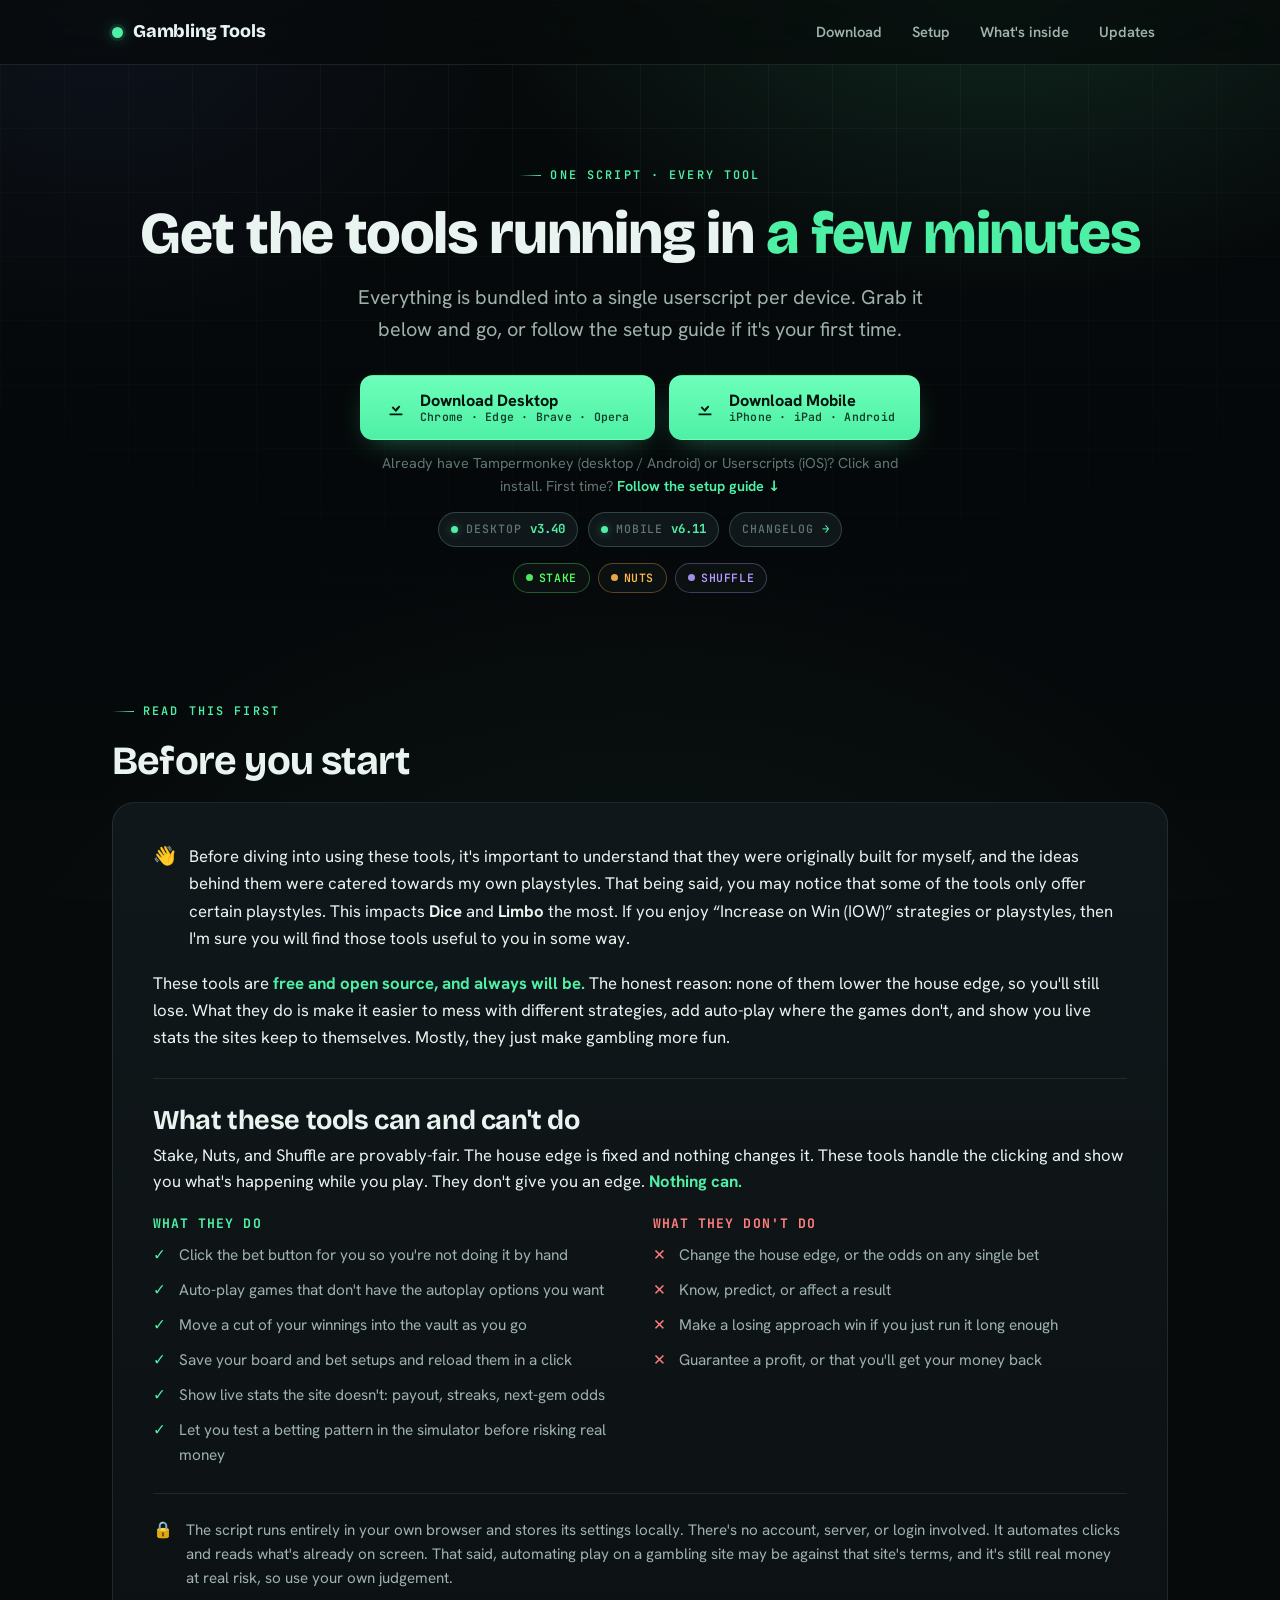
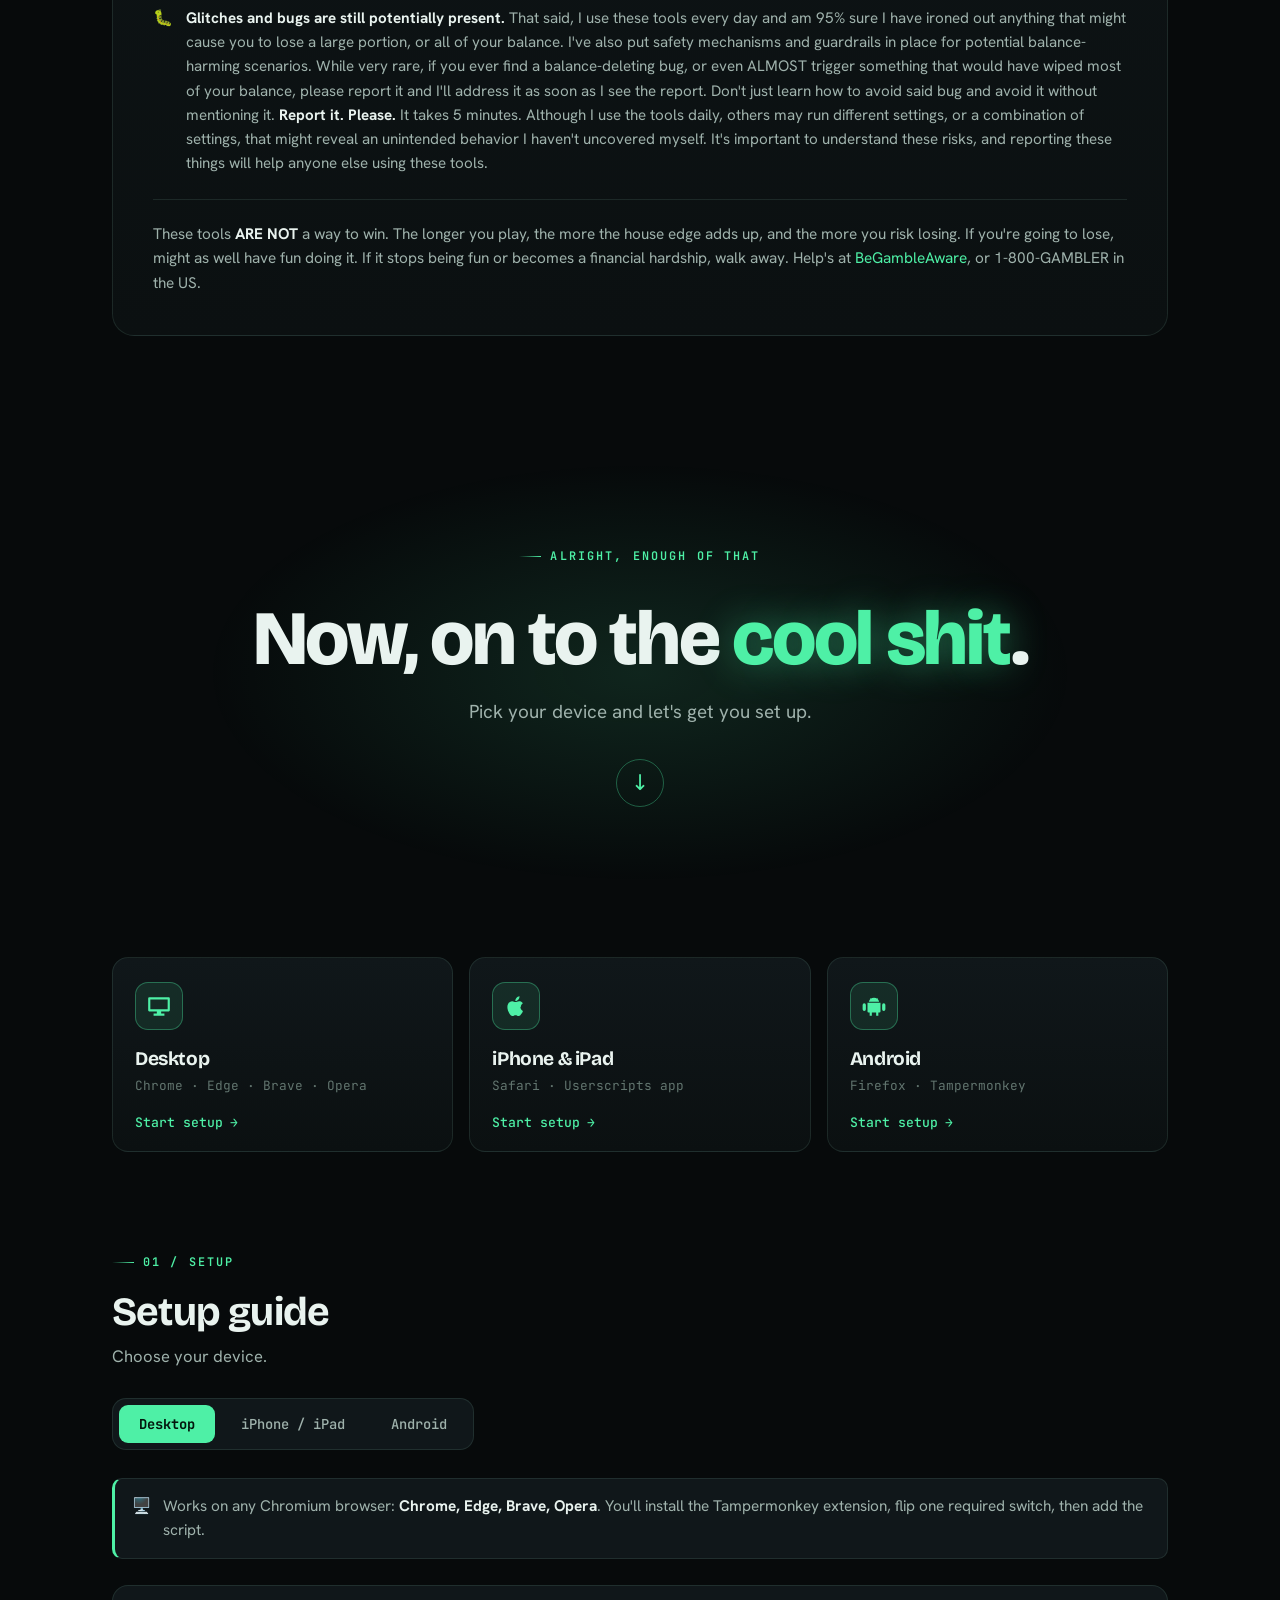
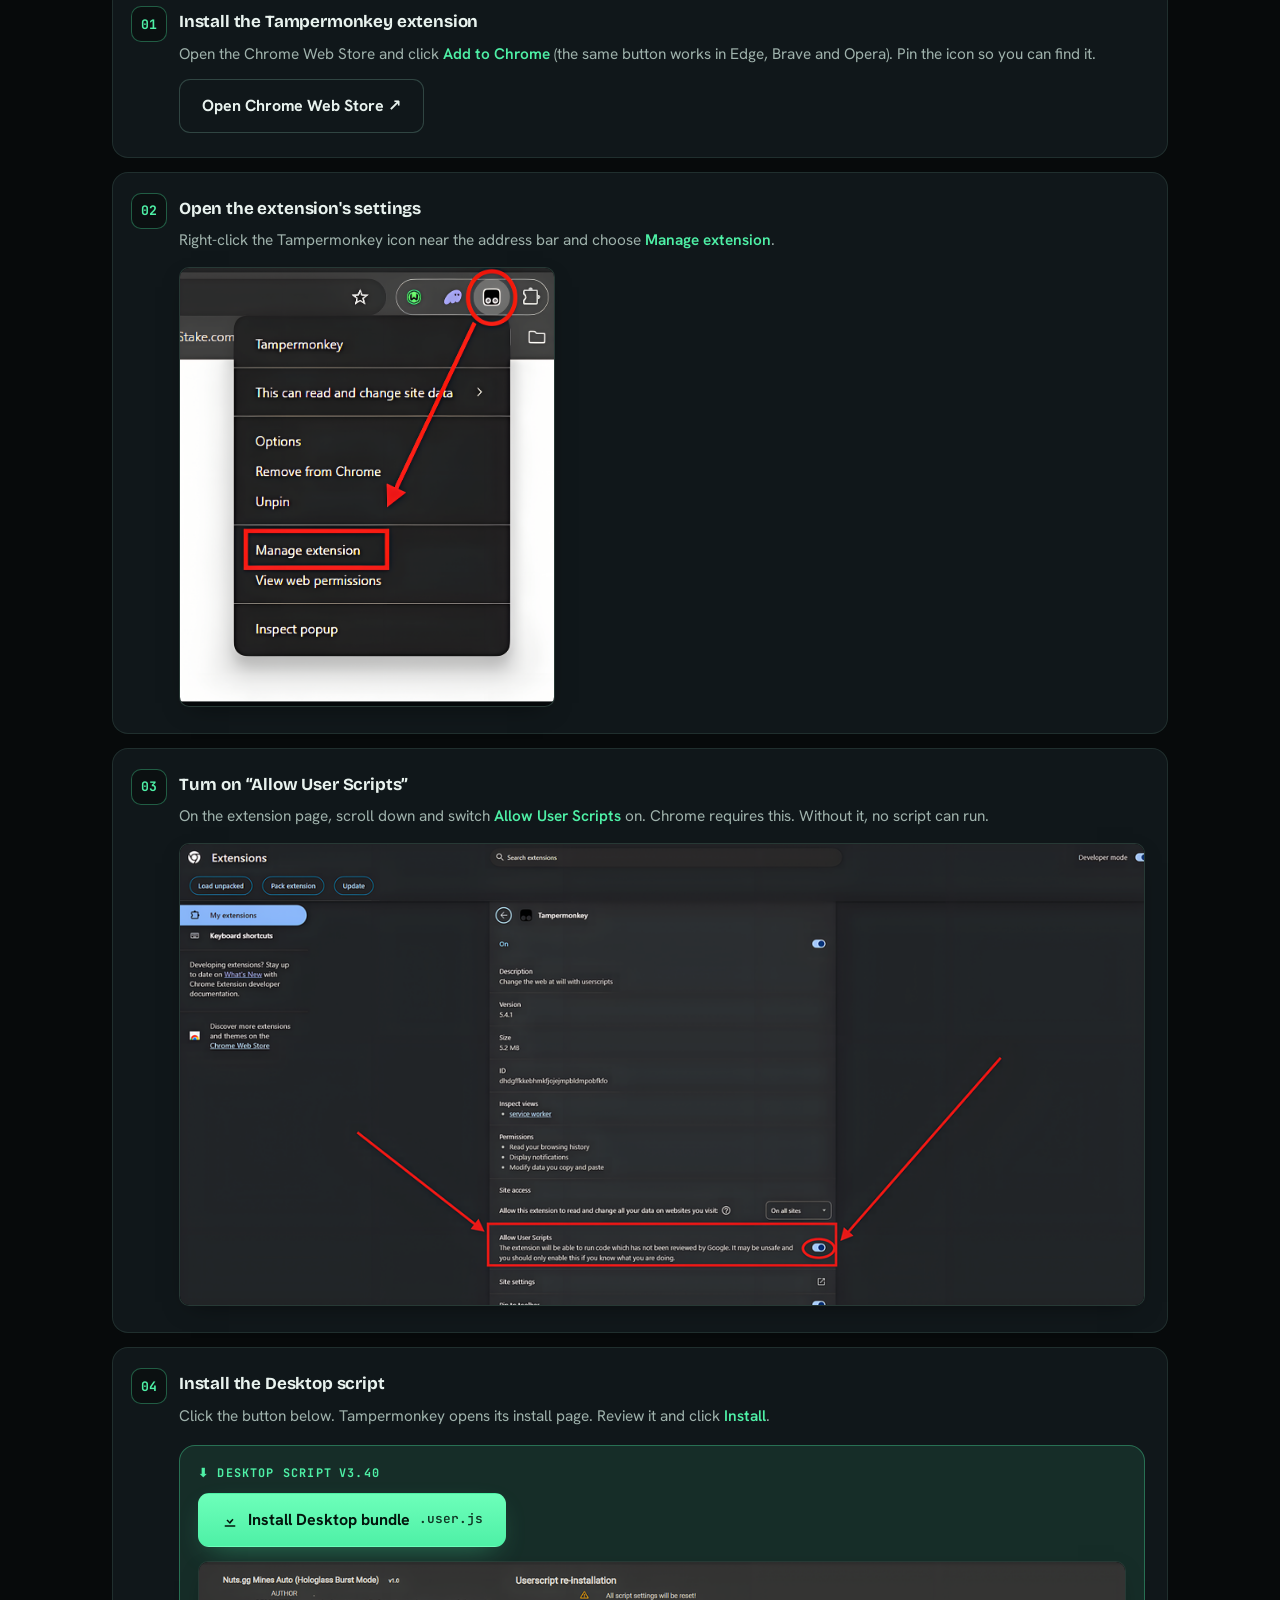
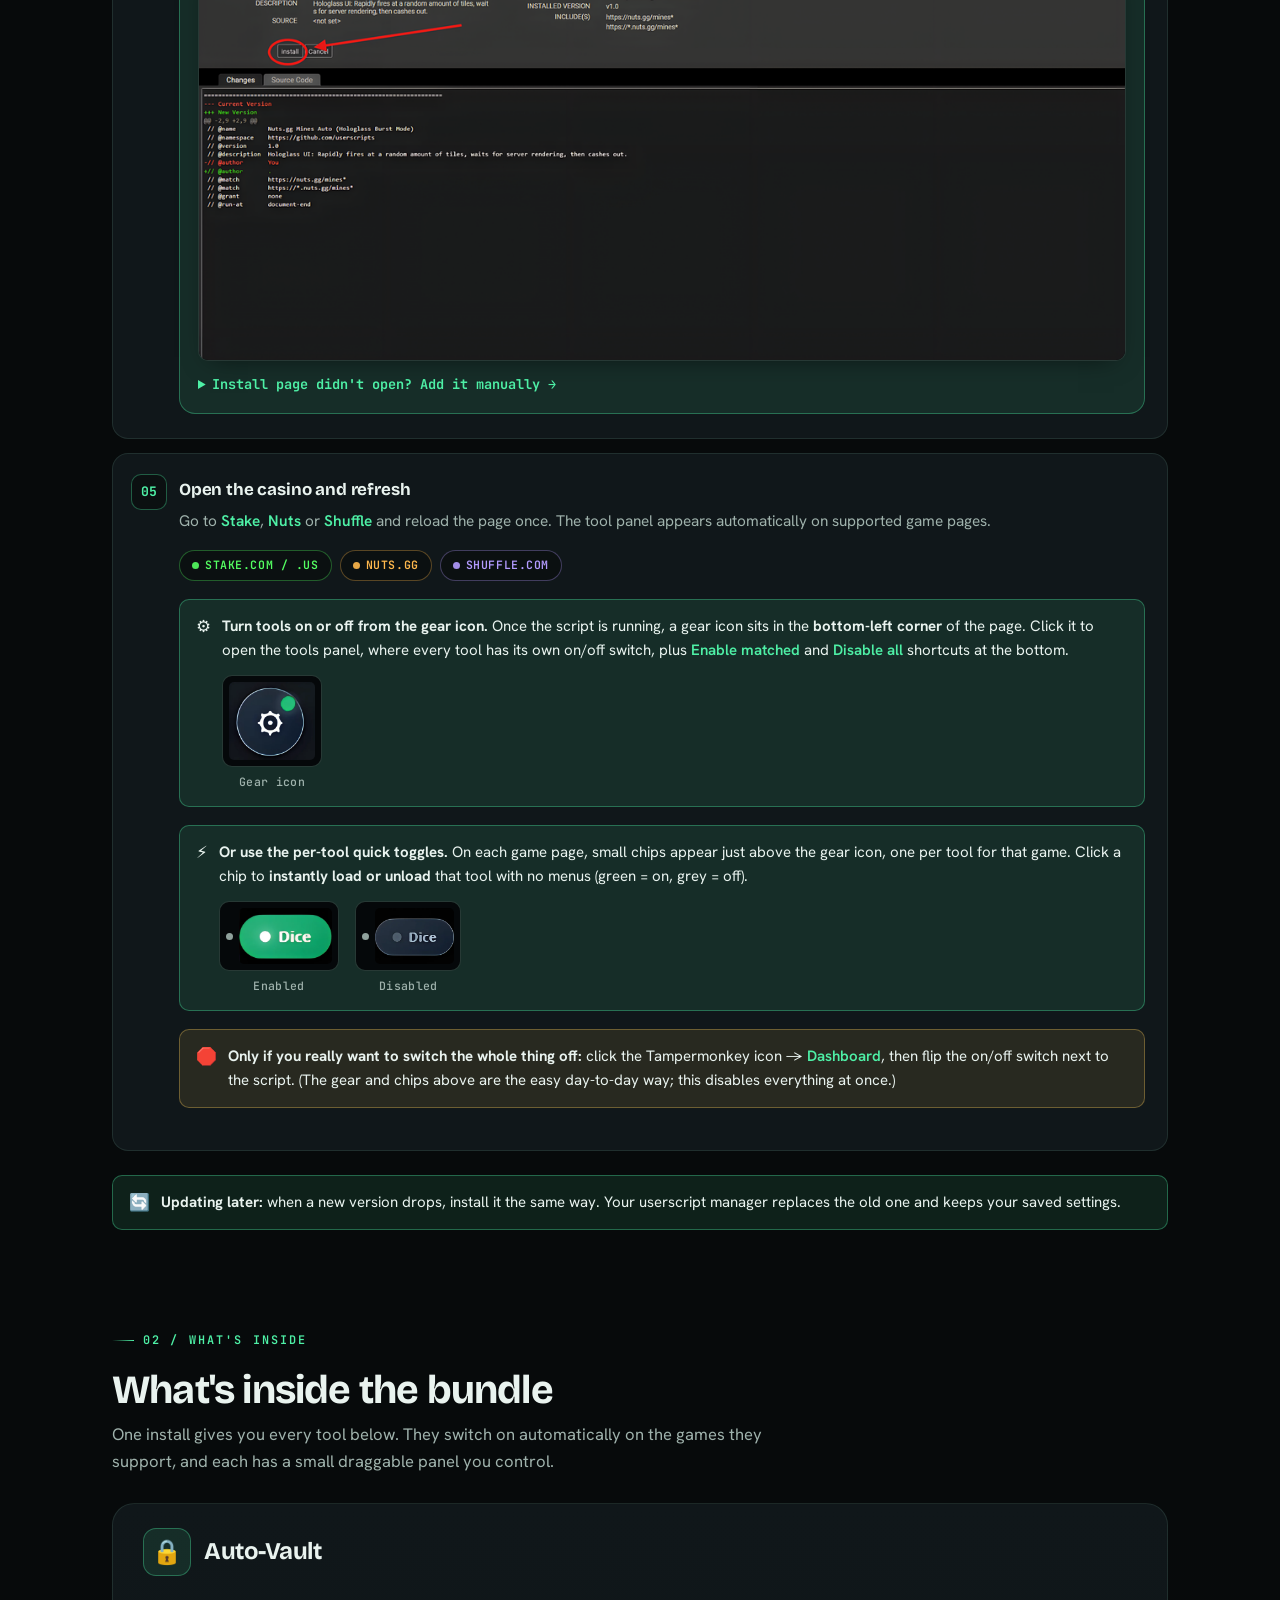
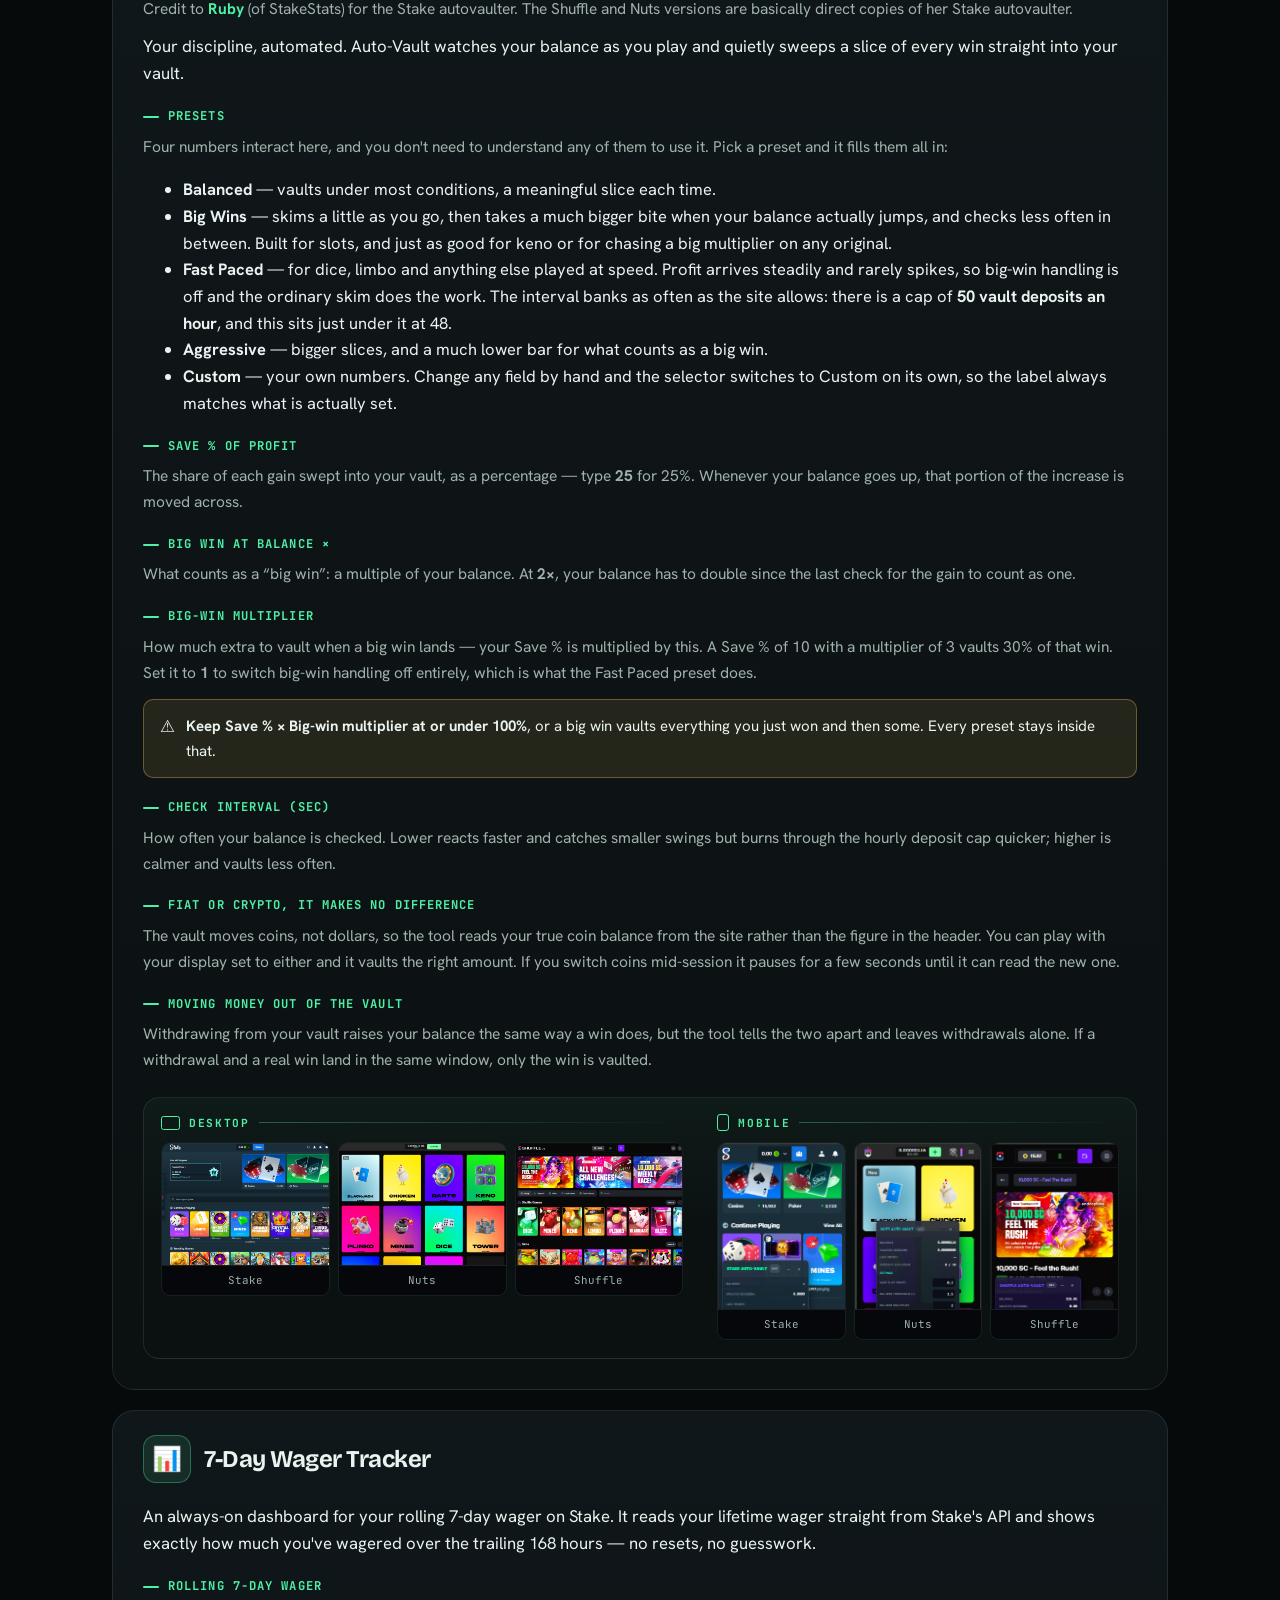
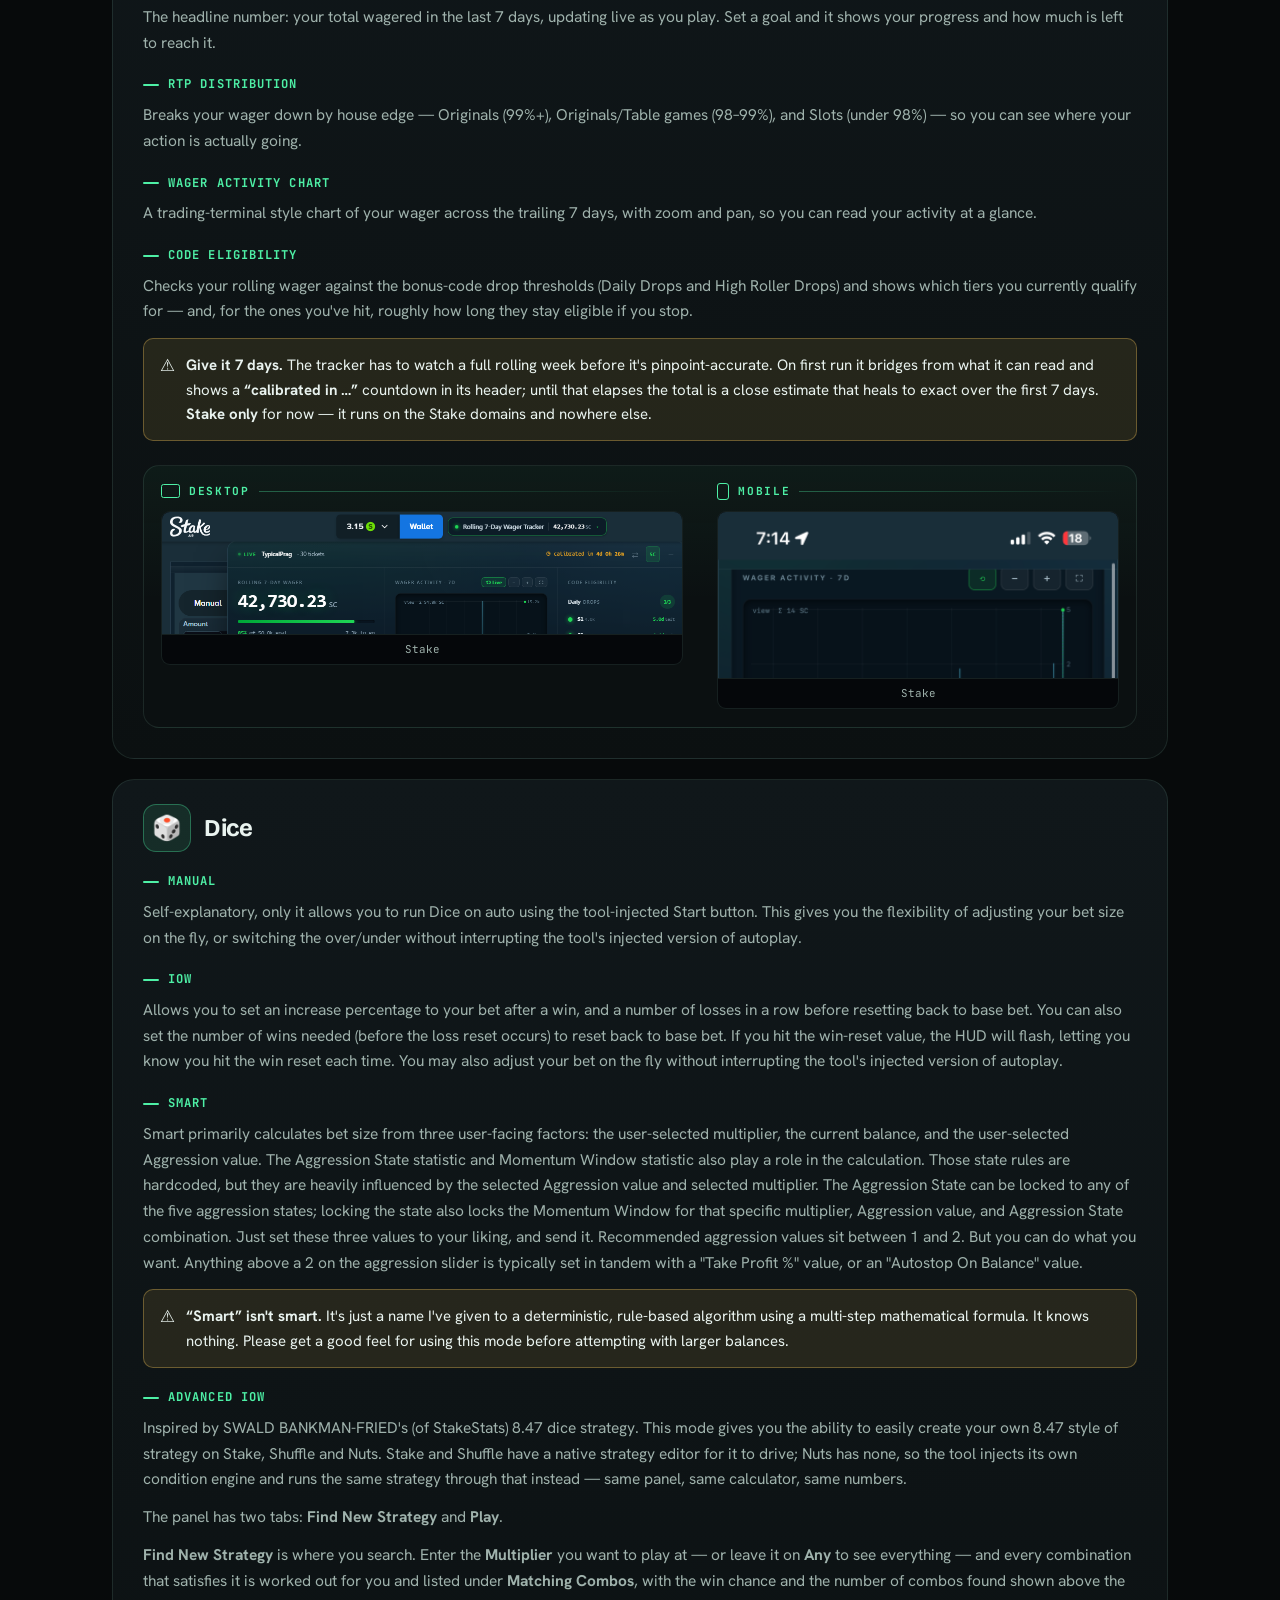
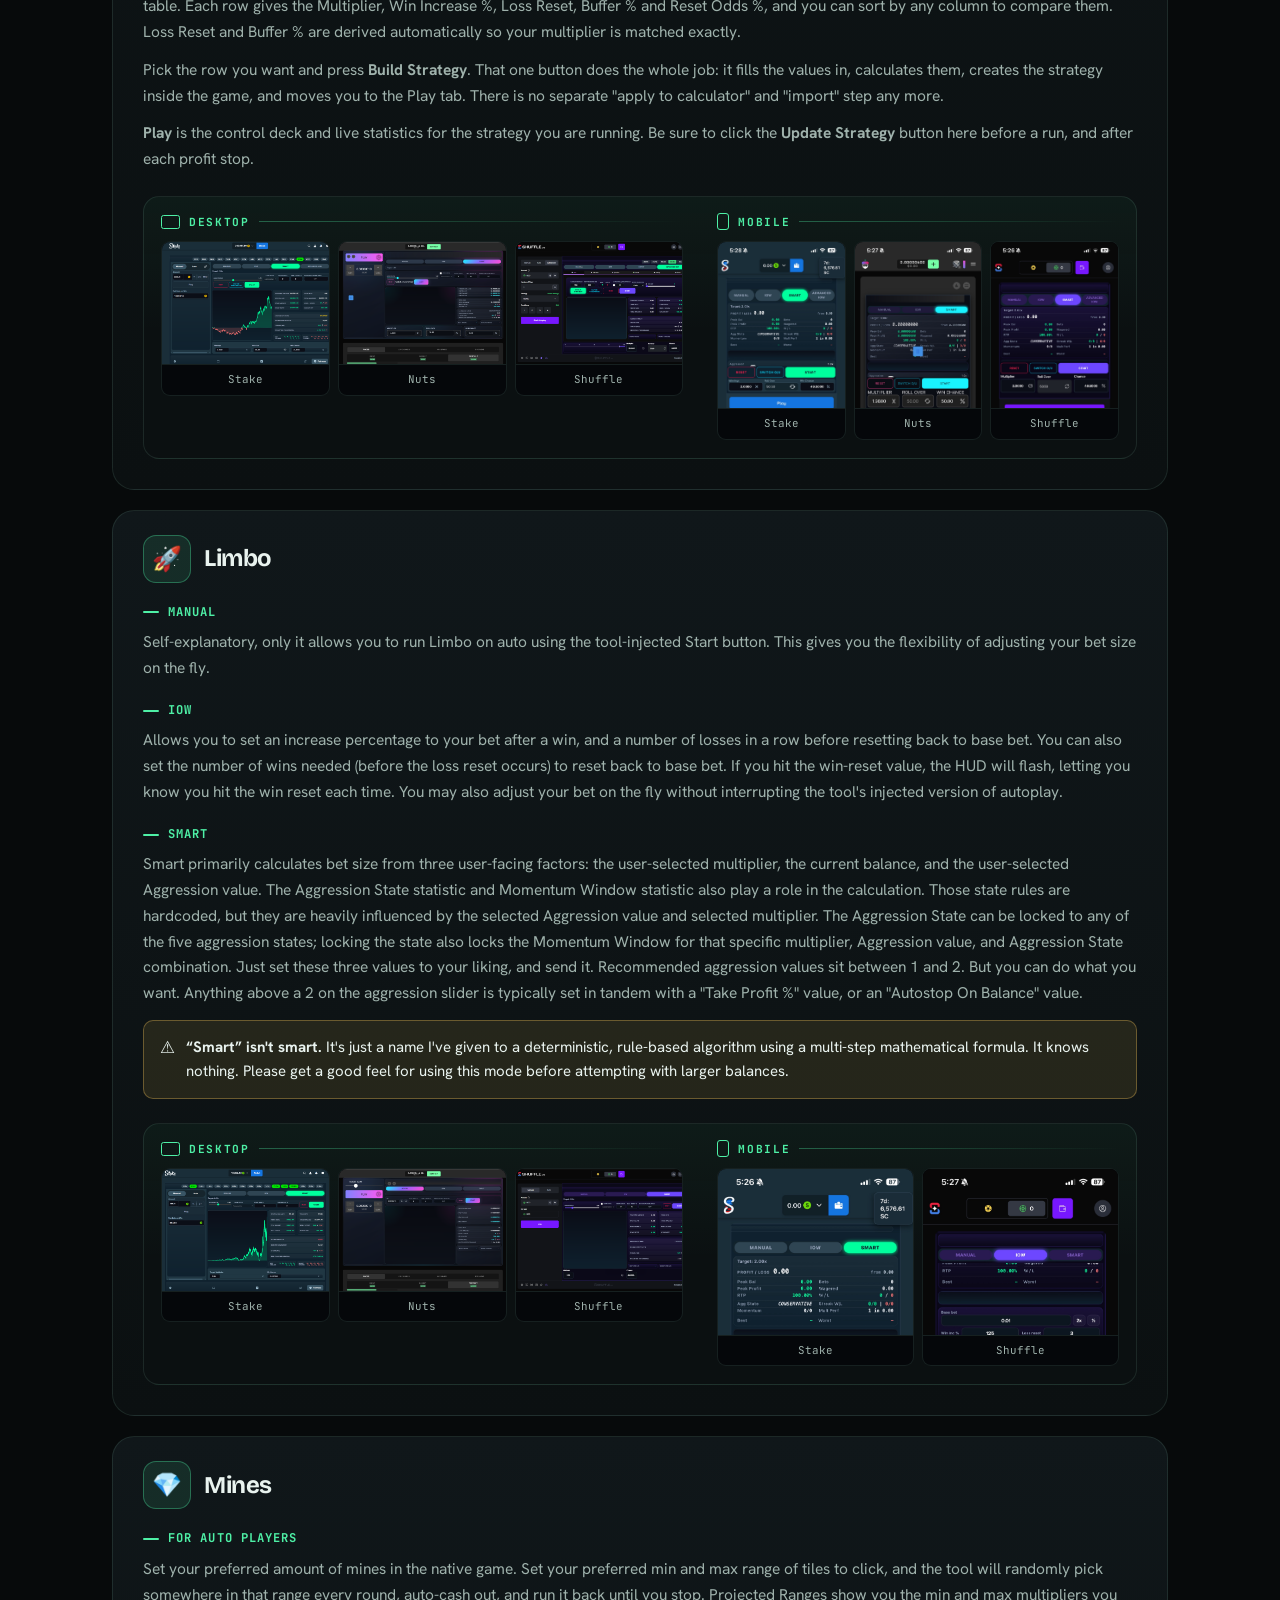
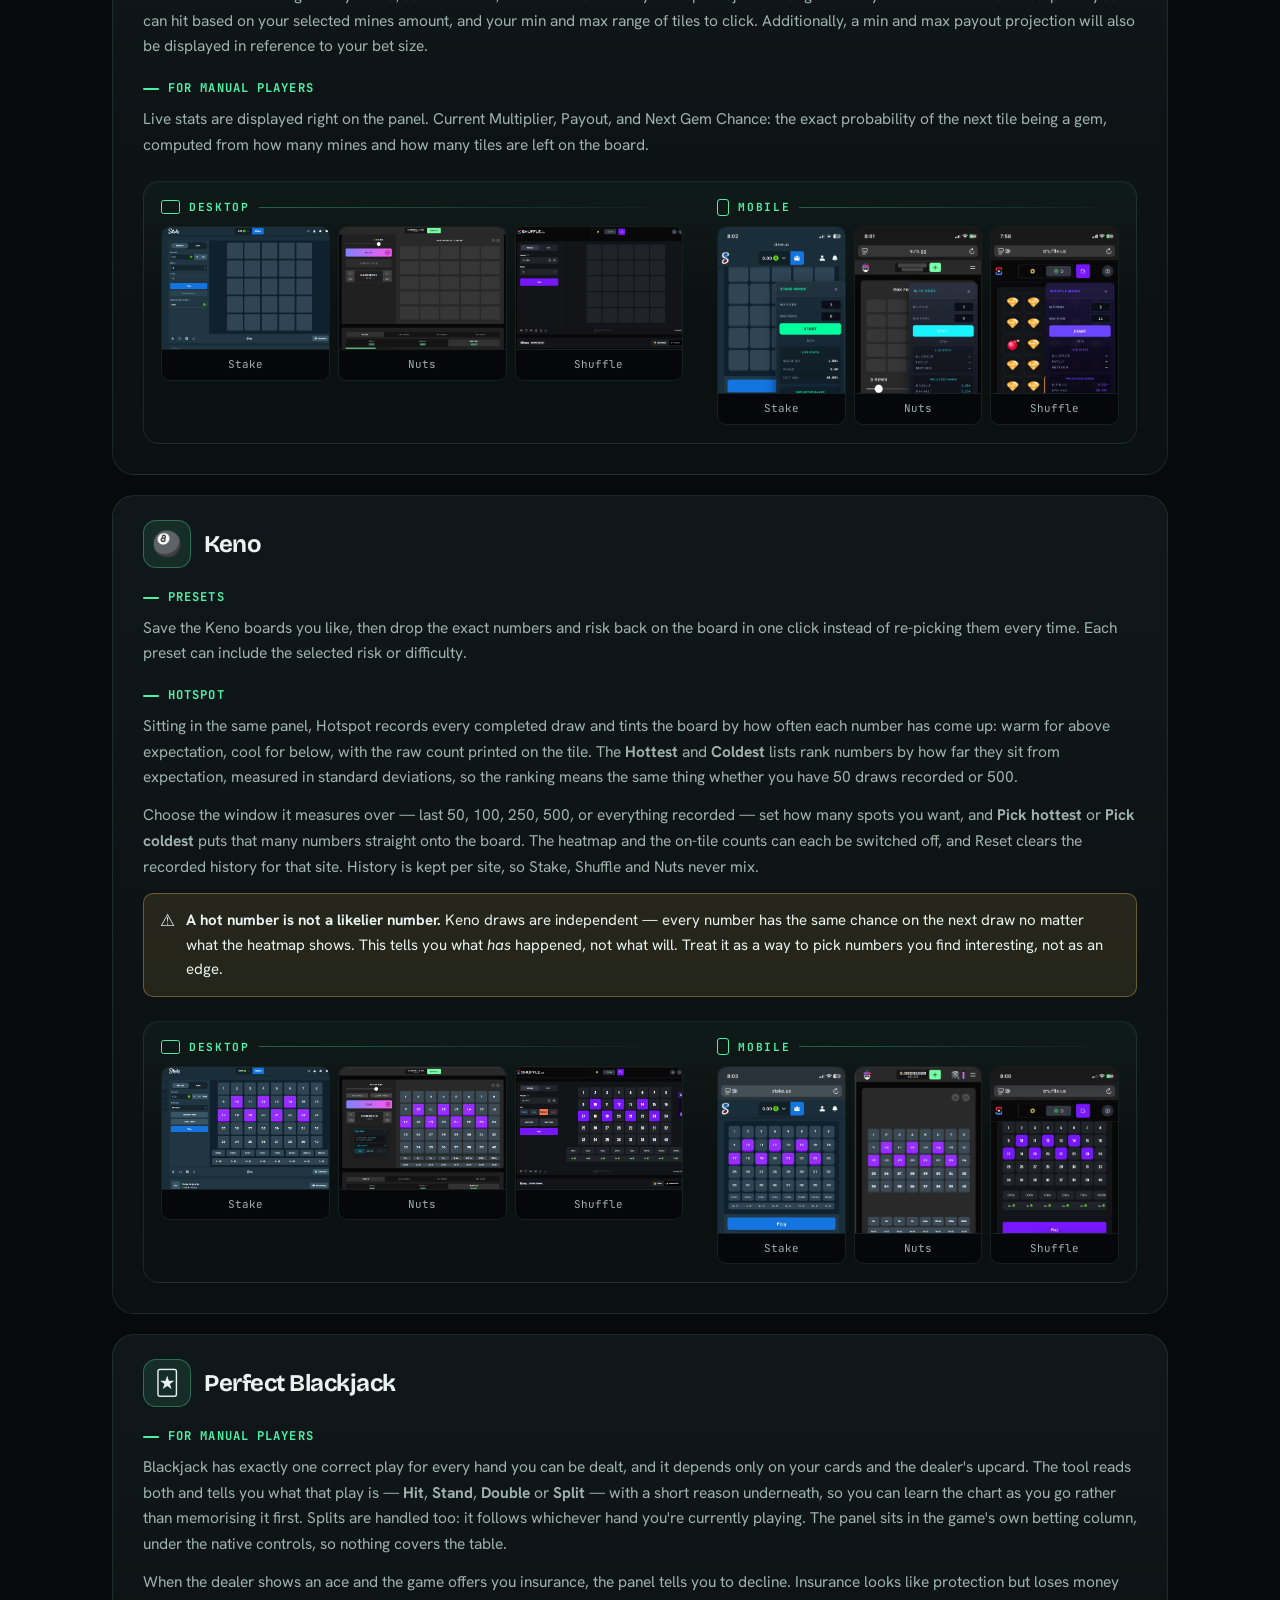
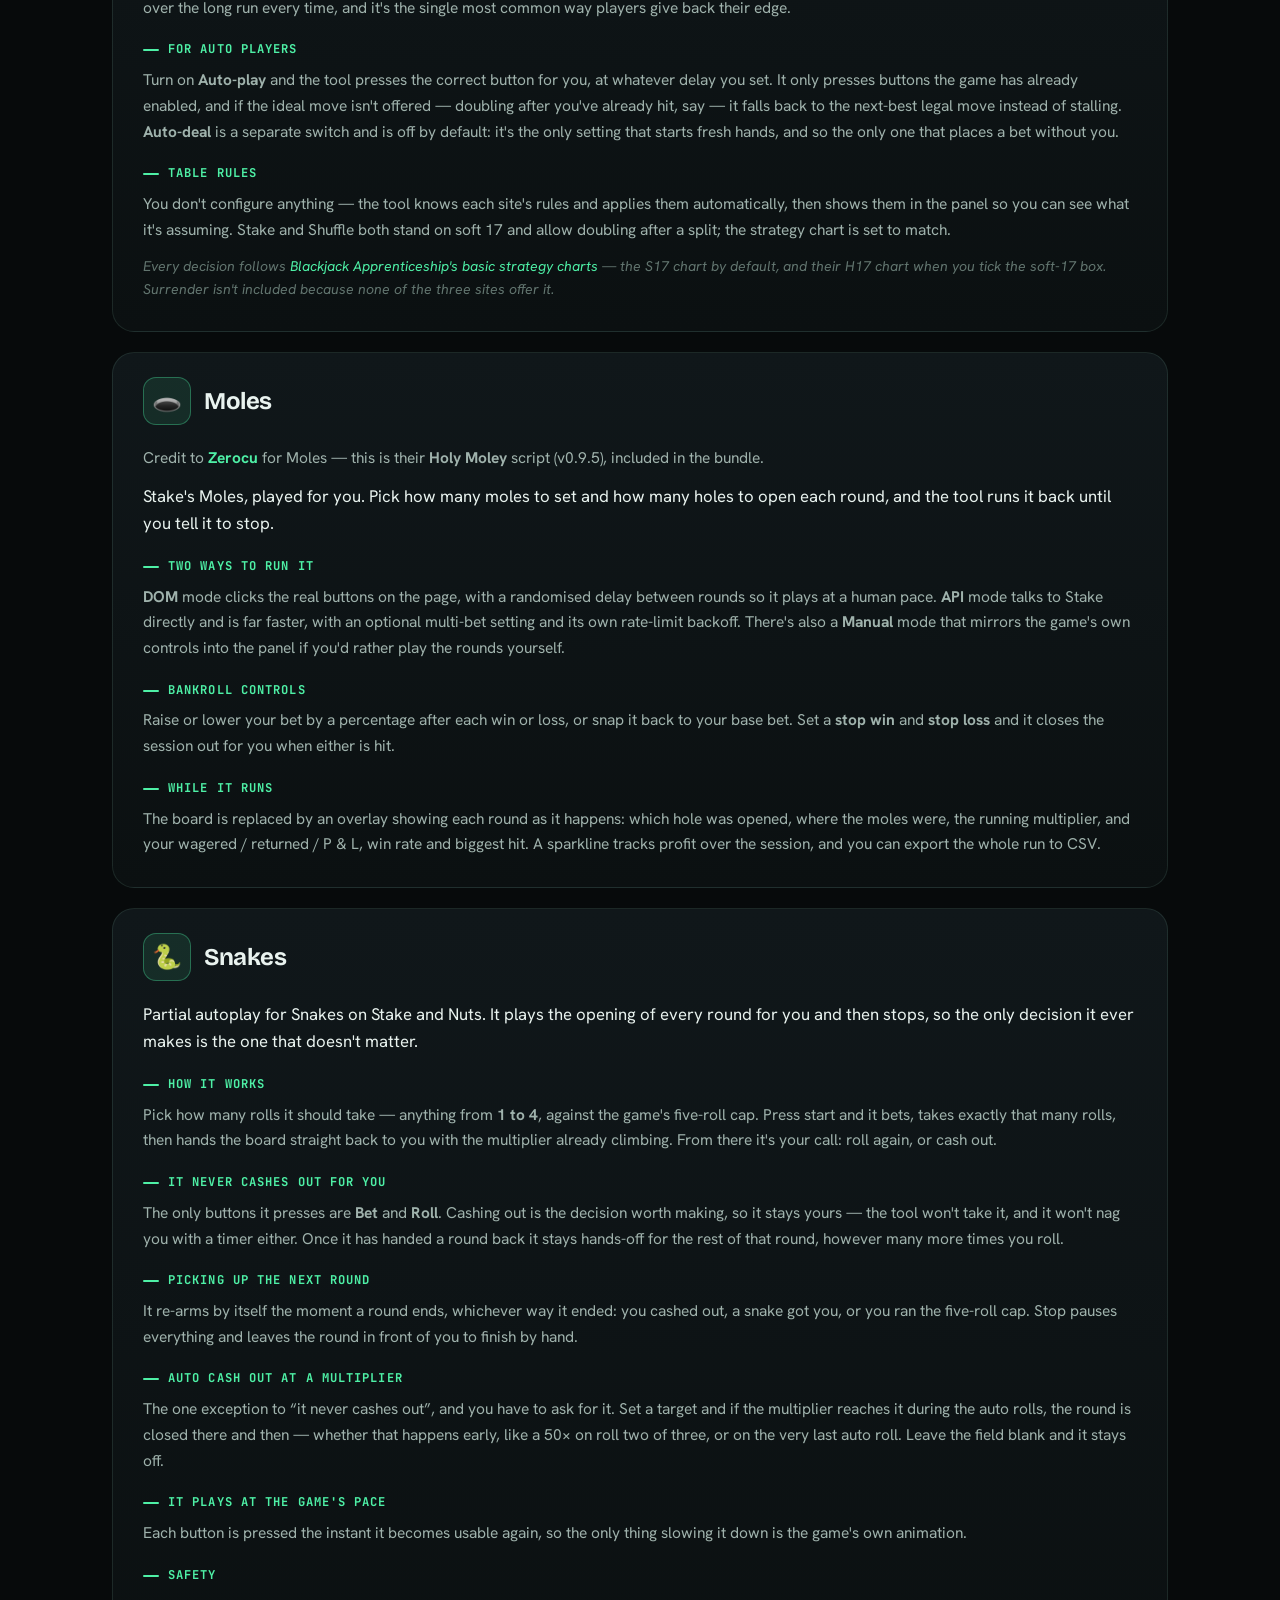
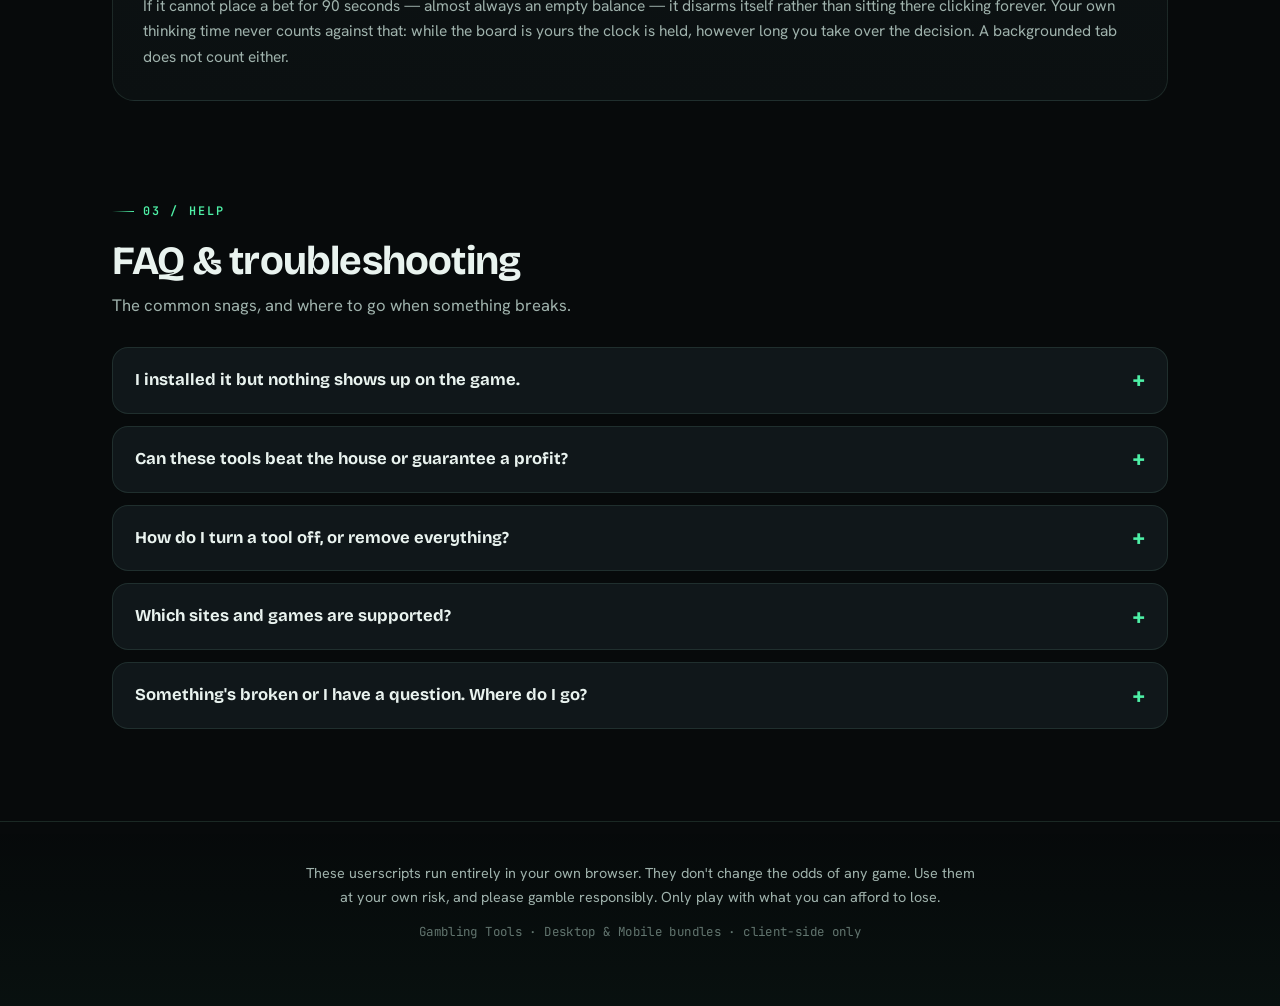
==== commit b4a2698a: "AutoVault: fixed preset order, and a readable dropdown Presets now read Balanced, Big Wins, Fast Pac" ====
--- a/index.html
+++ b/index.html
@@ -417,9 +417,9 @@
             <div class="mode-h">Presets</div>
             <p>Four numbers interact here, and you don't need to understand any of them to use it. Pick a preset and it fills them all in:</p>
             <ul class="bullets">
-              <li><b>Big wins</b> &mdash; skims a little as you go, then takes a much bigger bite when your balance actually jumps, and checks less often in between. Built for slots, and just as good for keno or for chasing a big multiplier on any original.</li>
-              <li><b>Fast paced</b> &mdash; for dice, limbo and anything else played at speed. Profit arrives steadily and rarely spikes, so big-win handling is off and the ordinary skim does the work. The interval banks as often as the site allows: there is a cap of <b>50 vault deposits an hour</b>, and this sits just under it at 48.</li>
               <li><b>Balanced</b> &mdash; vaults under most conditions, a meaningful slice each time.</li>
+              <li><b>Big Wins</b> &mdash; skims a little as you go, then takes a much bigger bite when your balance actually jumps, and checks less often in between. Built for slots, and just as good for keno or for chasing a big multiplier on any original.</li>
+              <li><b>Fast Paced</b> &mdash; for dice, limbo and anything else played at speed. Profit arrives steadily and rarely spikes, so big-win handling is off and the ordinary skim does the work. The interval banks as often as the site allows: there is a cap of <b>50 vault deposits an hour</b>, and this sits just under it at 48.</li>
               <li><b>Aggressive</b> &mdash; bigger slices, and a much lower bar for what counts as a big win.</li>
               <li><b>Custom</b> &mdash; your own numbers. Change any field by hand and the selector switches to Custom on its own, so the label always matches what is actually set.</li>
             </ul>
@@ -428,7 +428,7 @@
             <div class="mode-h">Big win at balance &times;</div>
             <p>What counts as a &ldquo;big win&rdquo;: a multiple of your balance. At <b>2&times;</b>, your balance has to double since the last check for the gain to count as one.</p>
             <div class="mode-h">Big-win multiplier</div>
-            <p>How much extra to vault when a big win lands &mdash; your Save % is multiplied by this. A Save % of 10 with a multiplier of 3 vaults 30% of that win. Set it to <b>1</b> to switch big-win handling off entirely, which is what the Fast paced preset does.</p>
+            <p>How much extra to vault when a big win lands &mdash; your Save % is multiplied by this. A Save % of 10 with a multiplier of 3 vaults 30% of that win. Set it to <b>1</b> to switch big-win handling off entirely, which is what the Fast Paced preset does.</p>
             <div class="note warn" style="margin:14px 0 0;"><span class="ico" aria-hidden="true">&#9888;&#65039;</span><div><b>Keep Save % &times; Big-win multiplier at or under 100%</b>, or a big win vaults everything you just won and then some. Every preset stays inside that.</div></div>
             <div class="mode-h">Check interval (sec)</div>
             <p>How often your balance is checked. Lower reacts faster and catches smaller swings but burns through the hourly deposit cap quicker; higher is calmer and vaults less often.</p>
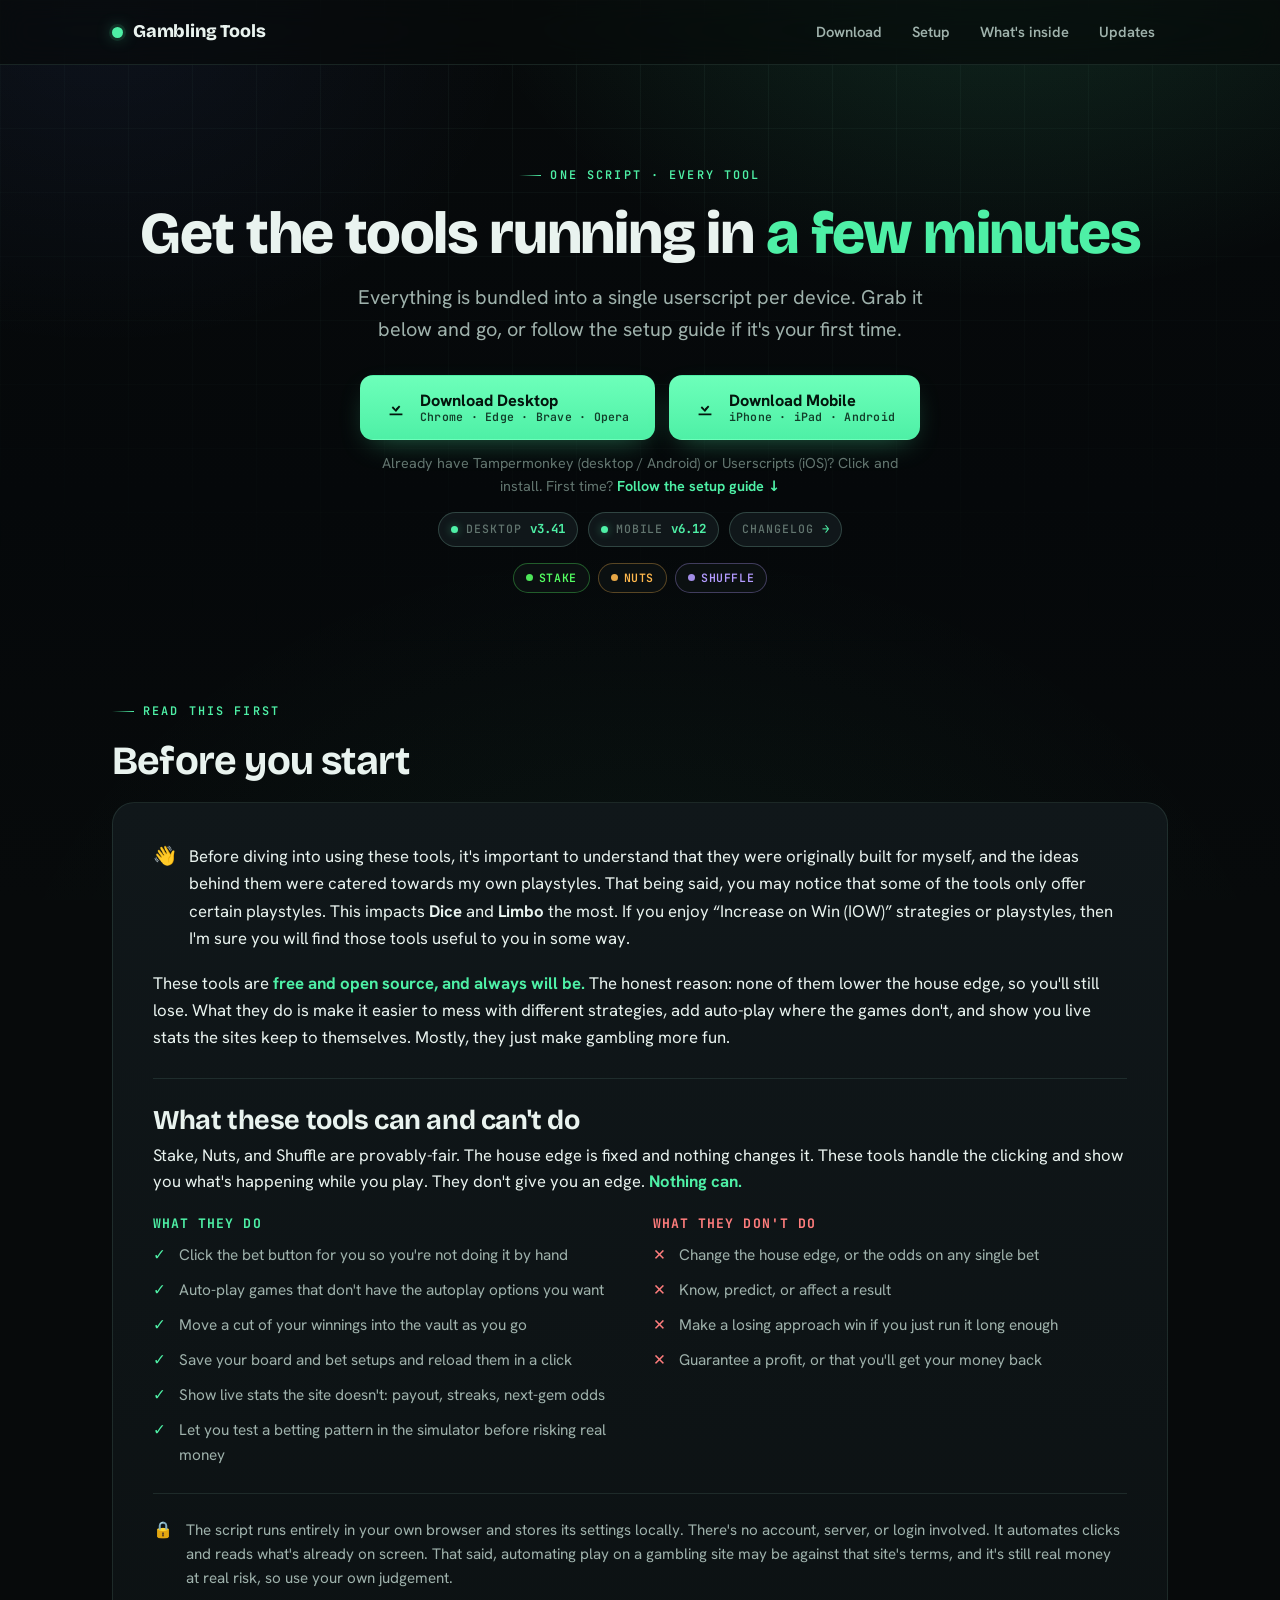
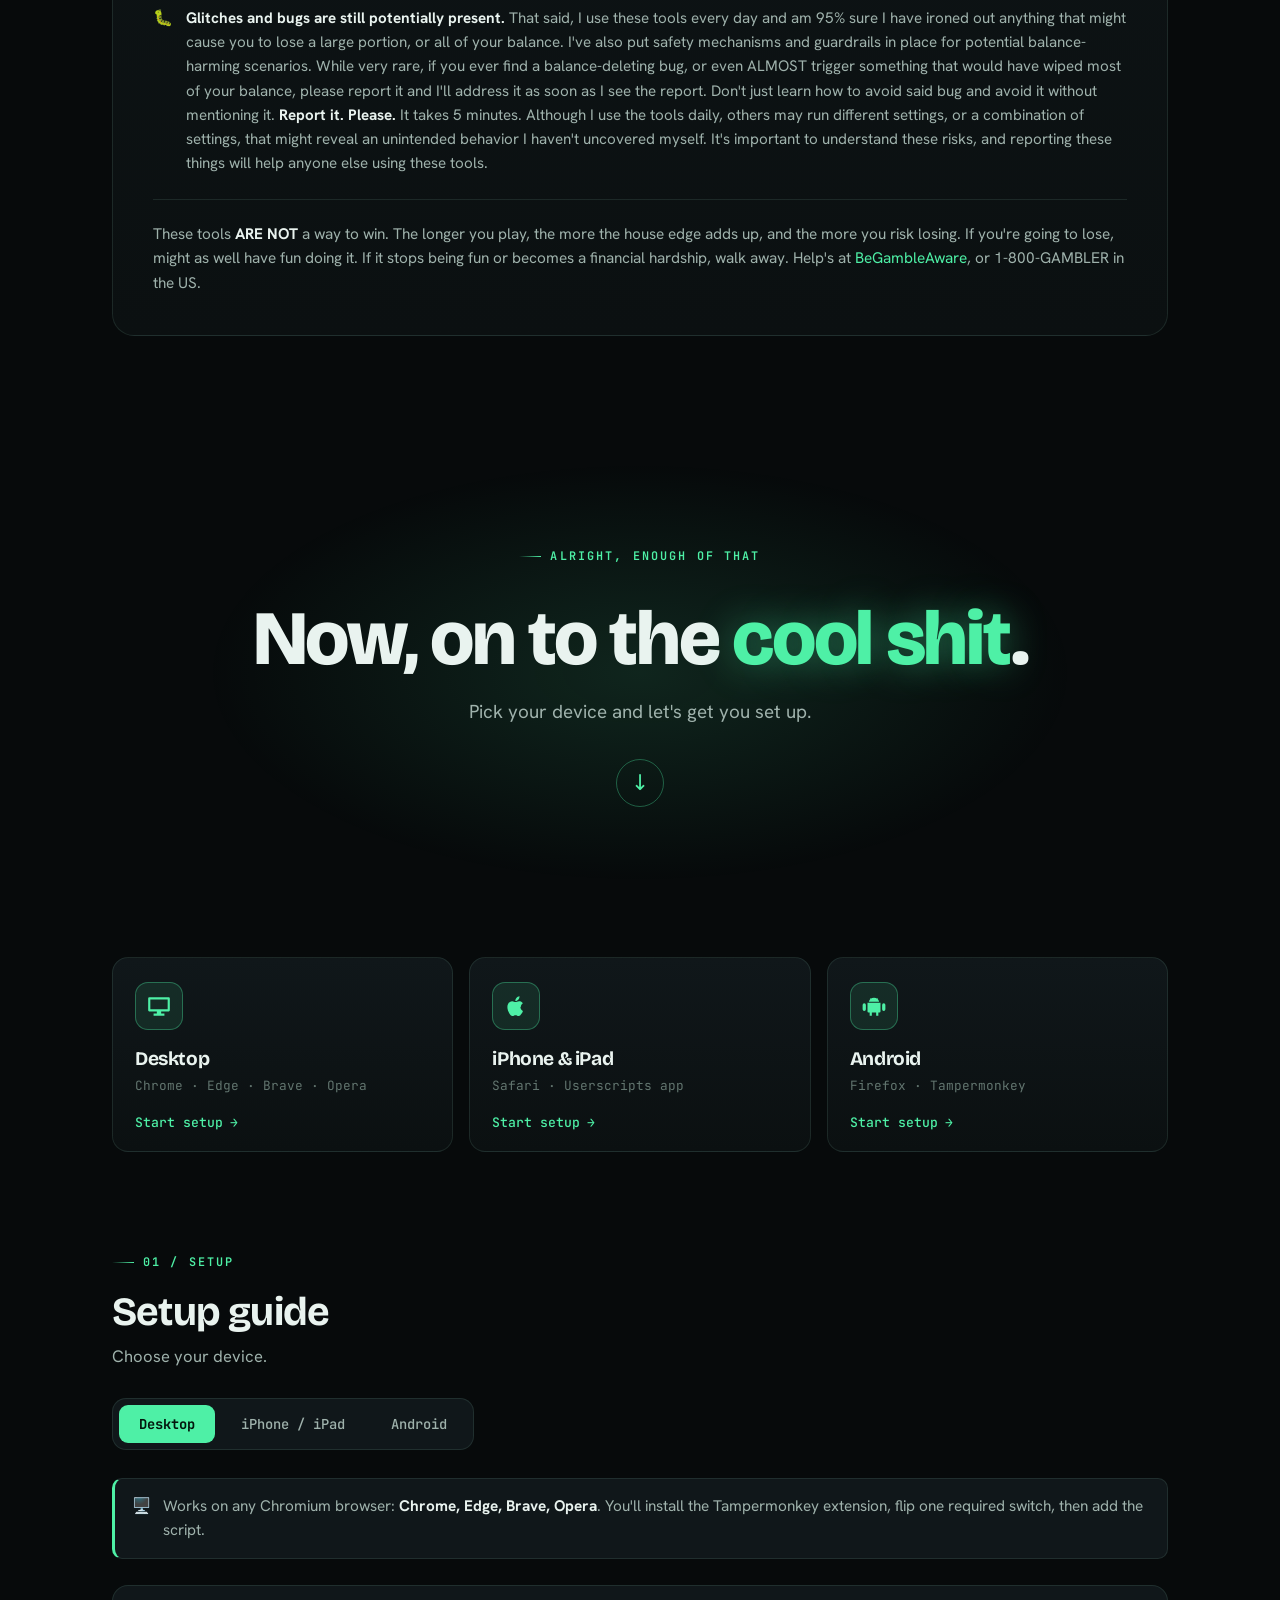
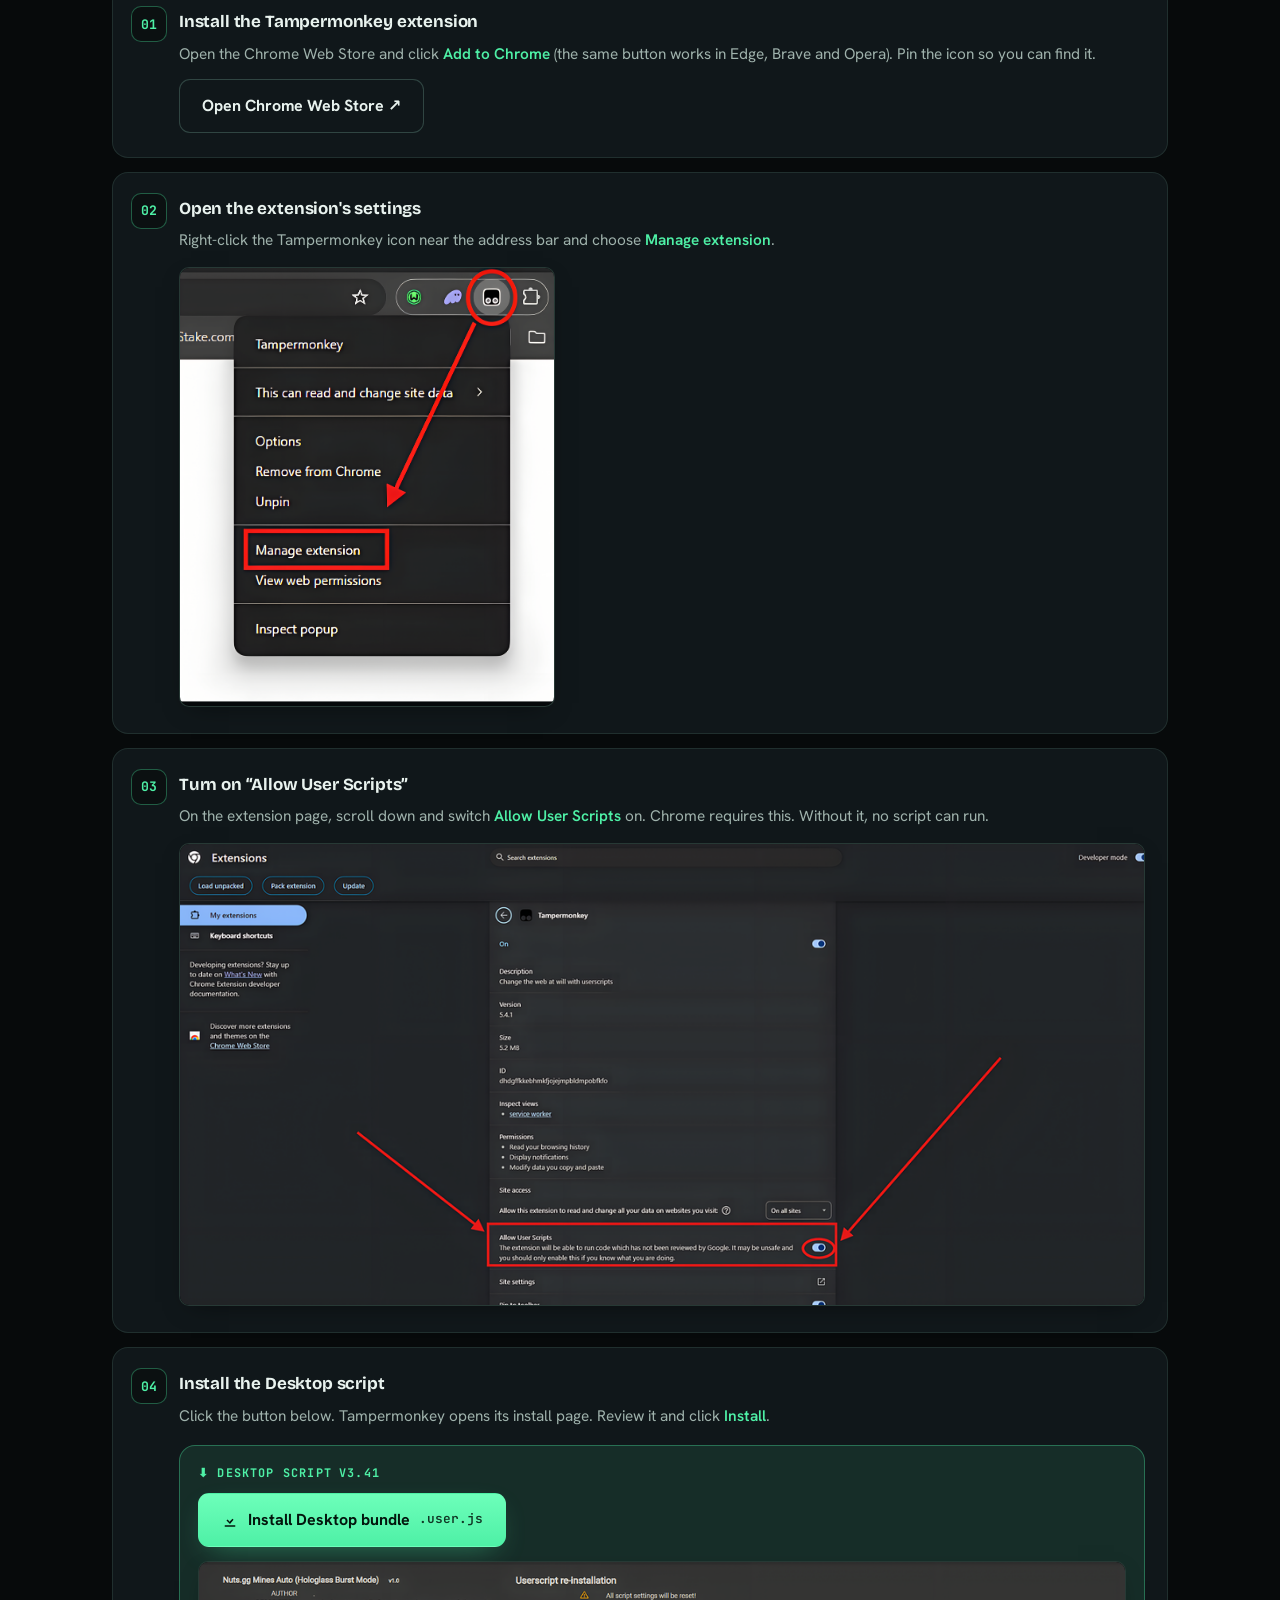
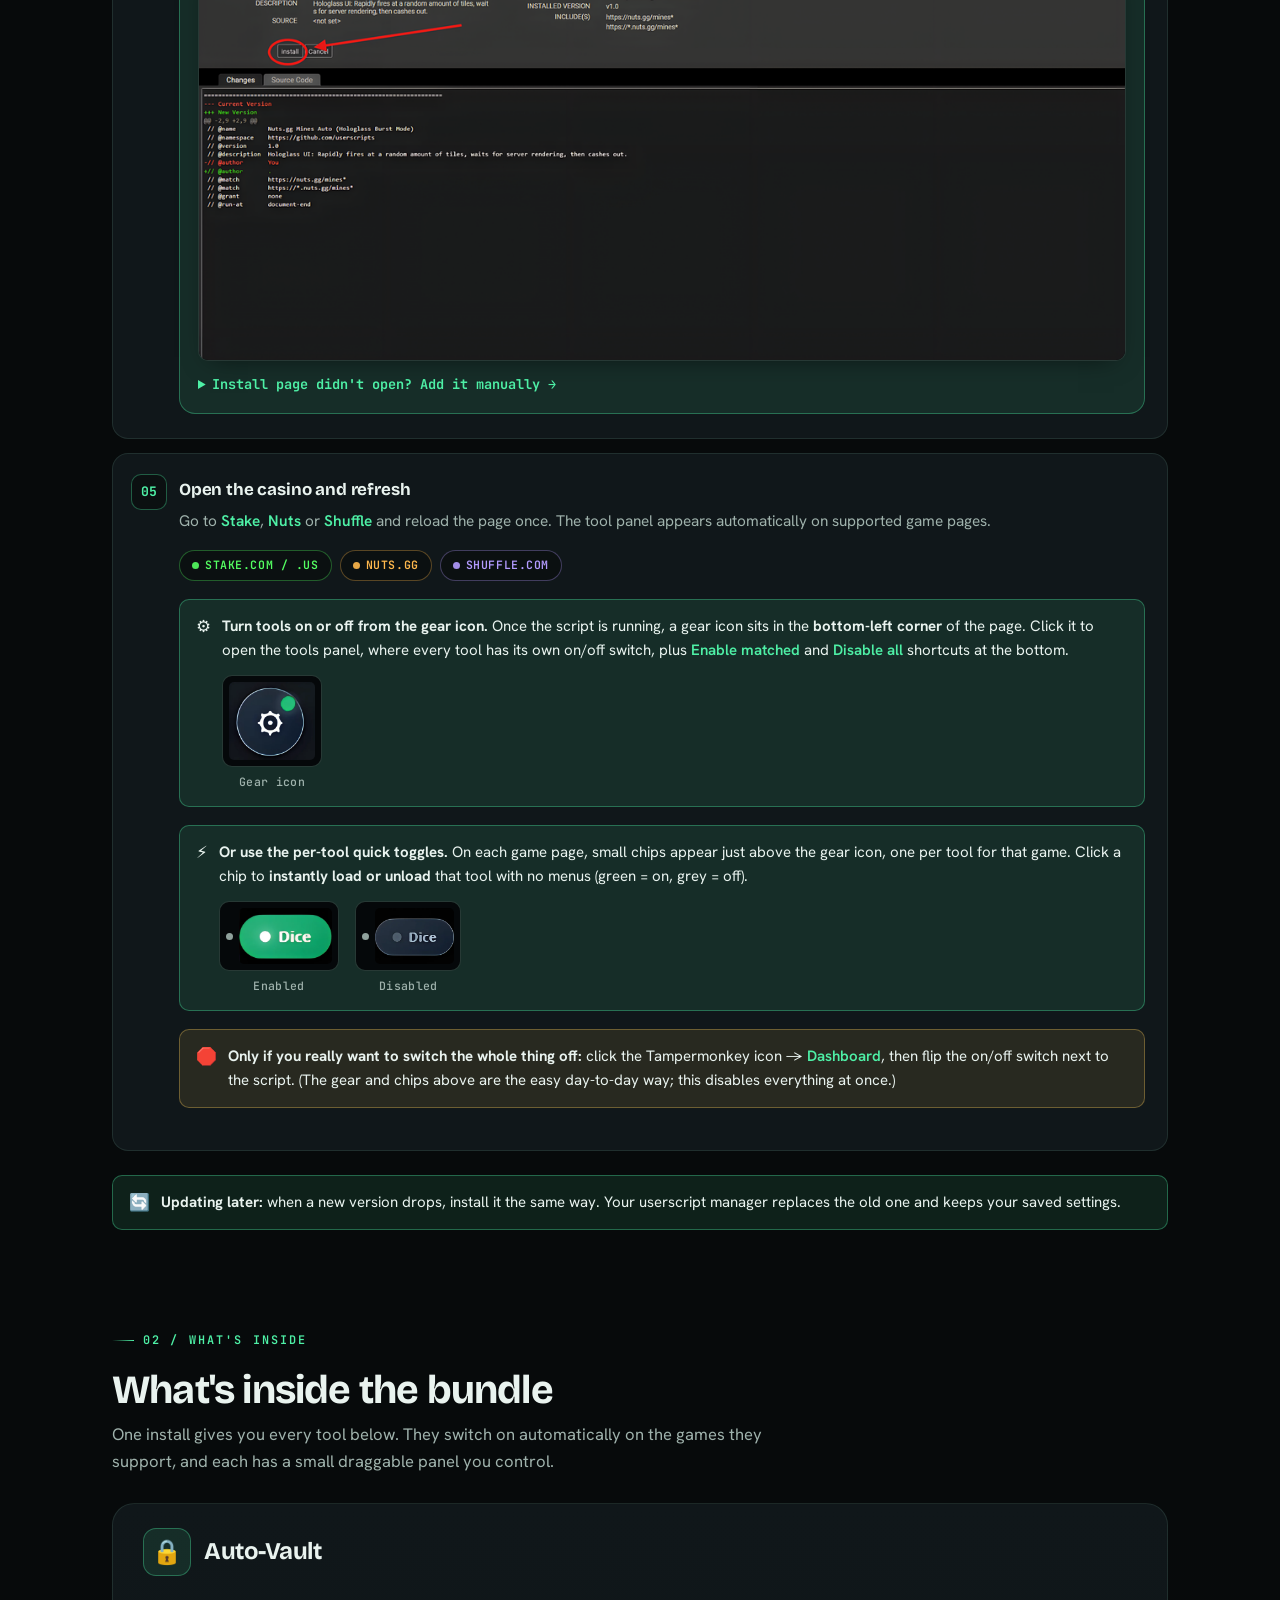
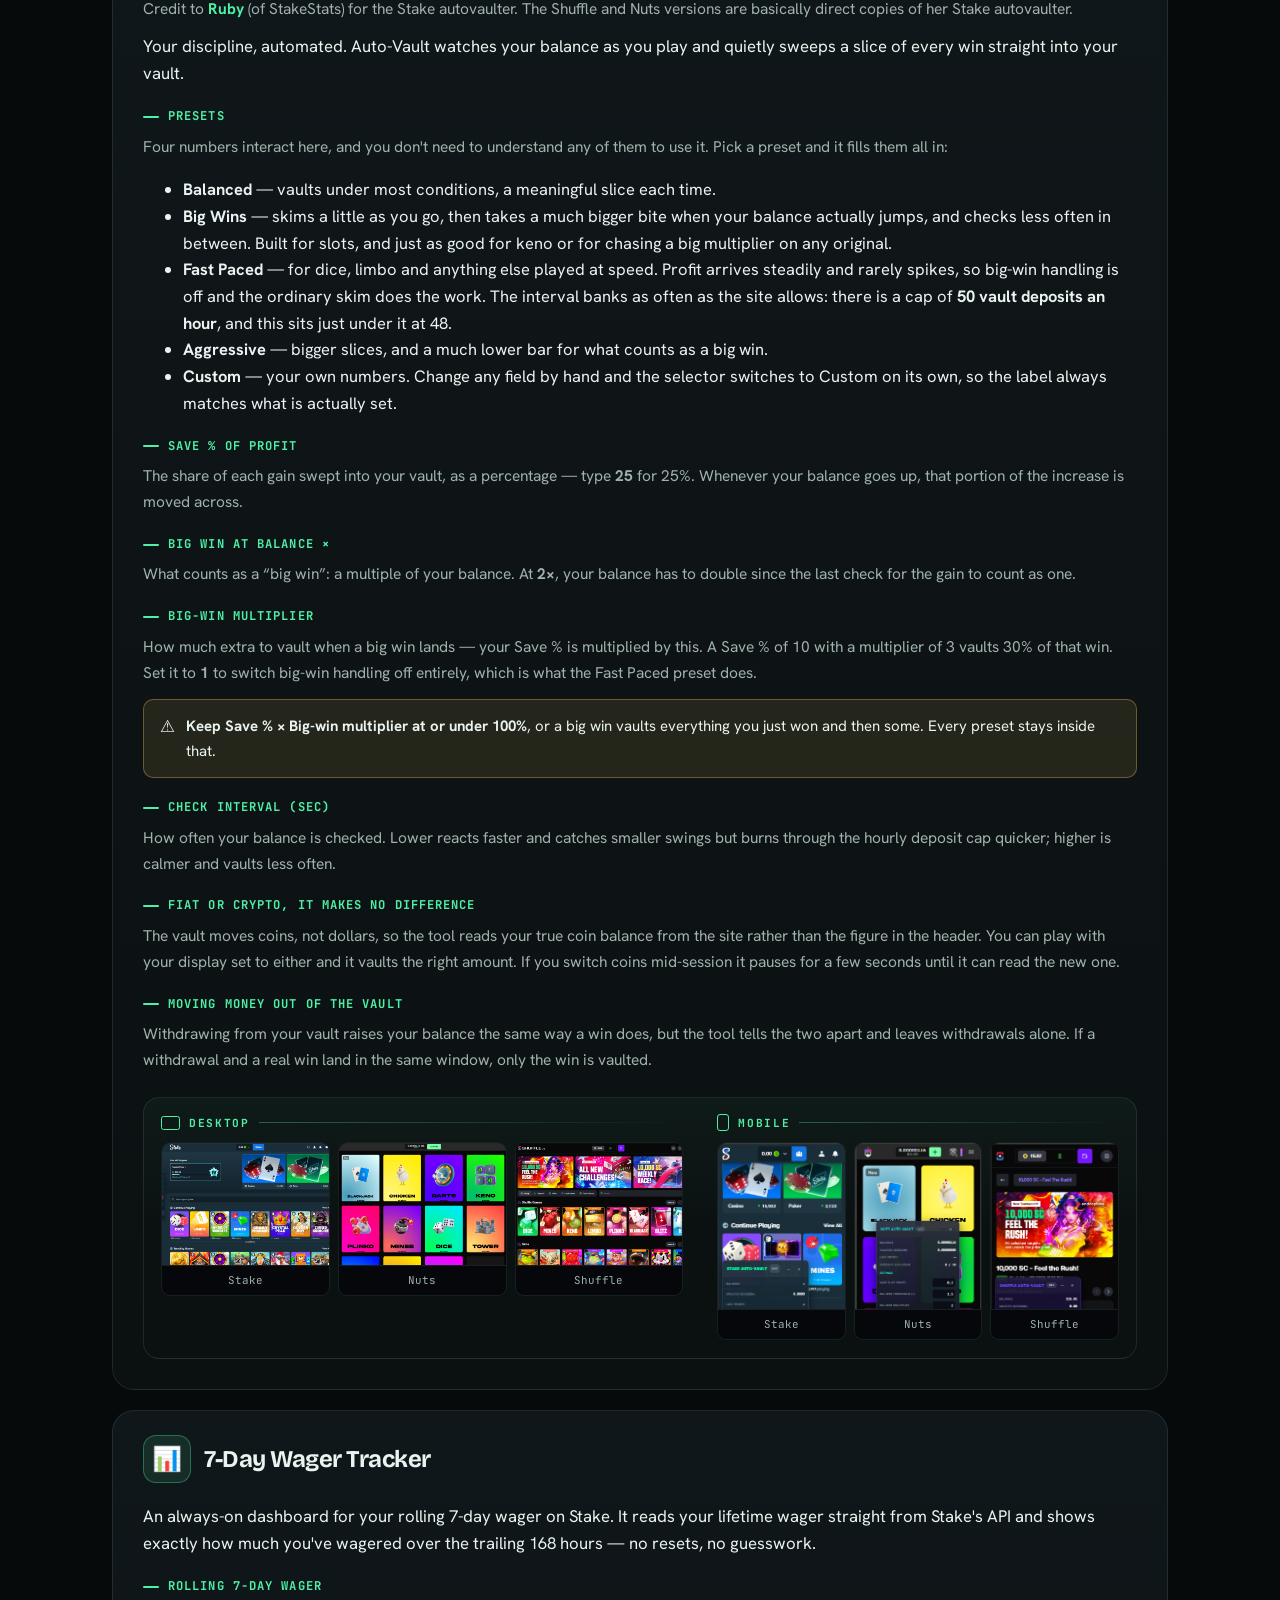
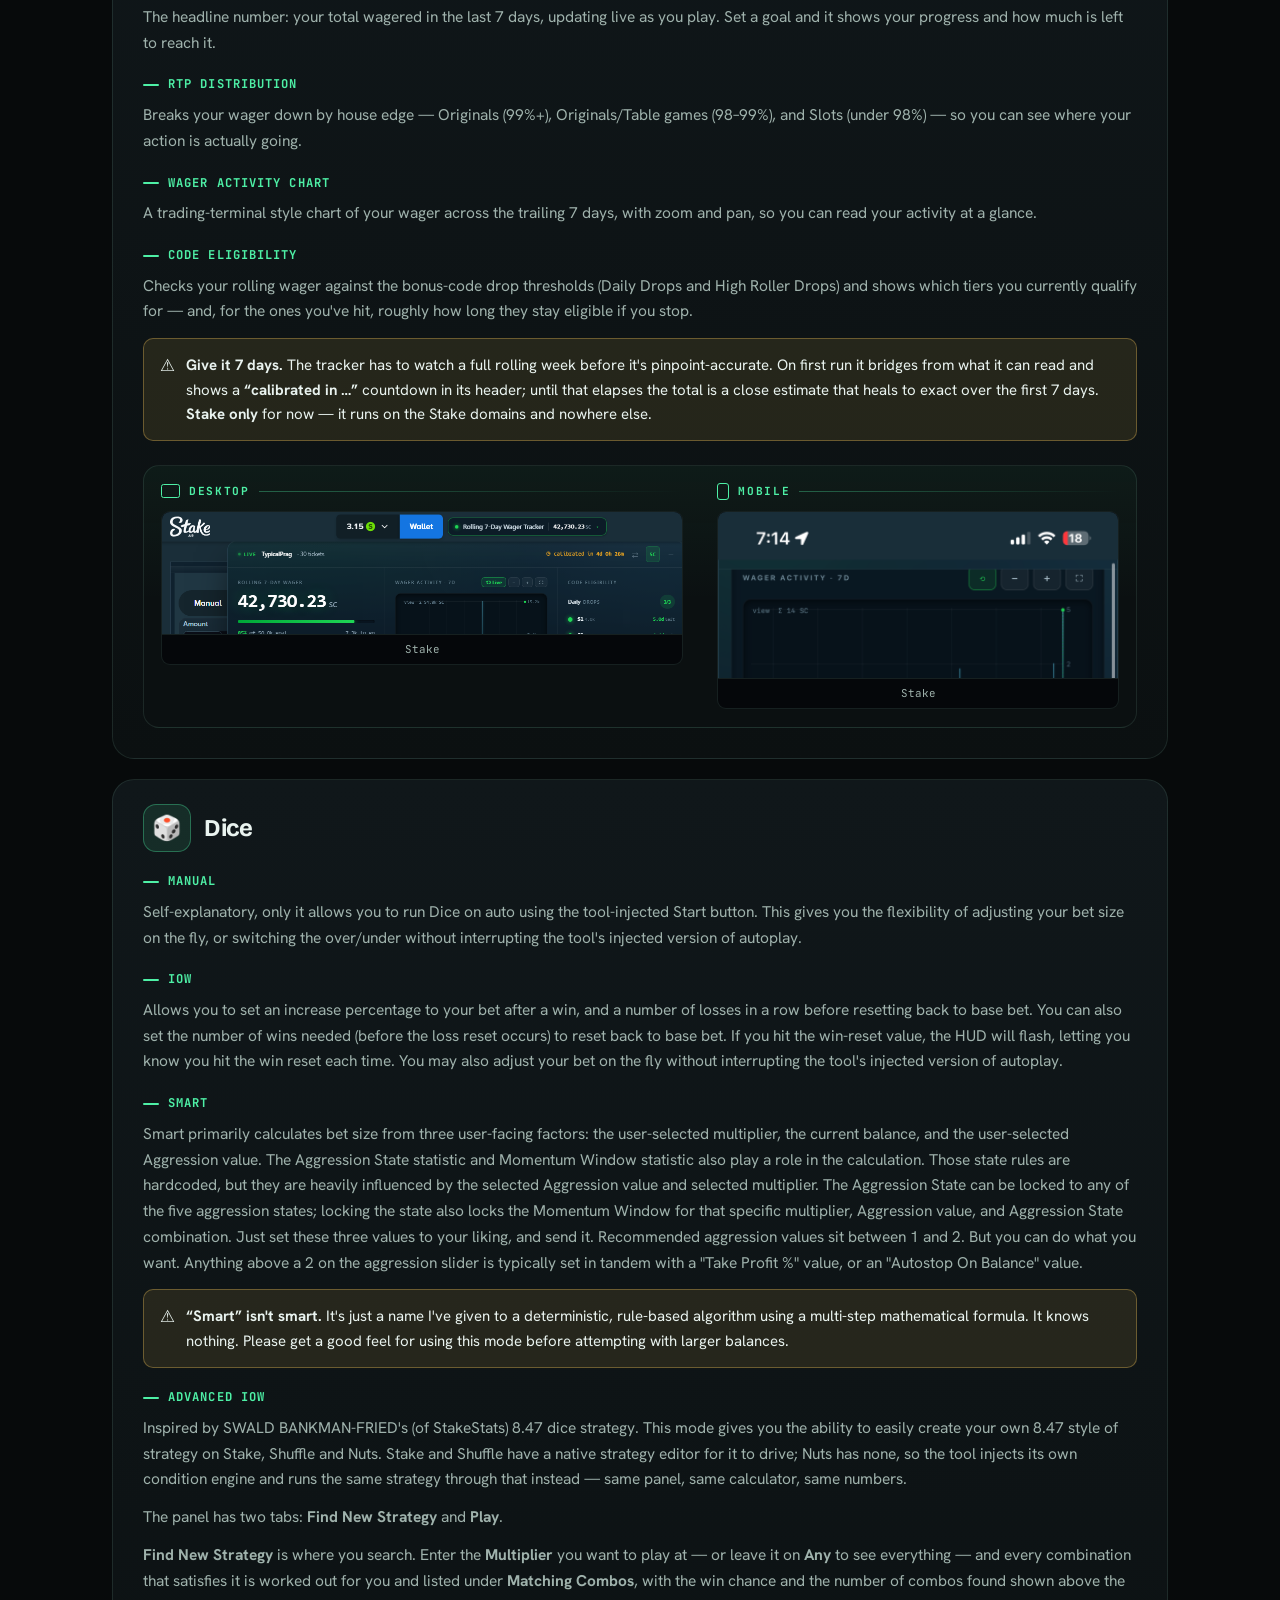
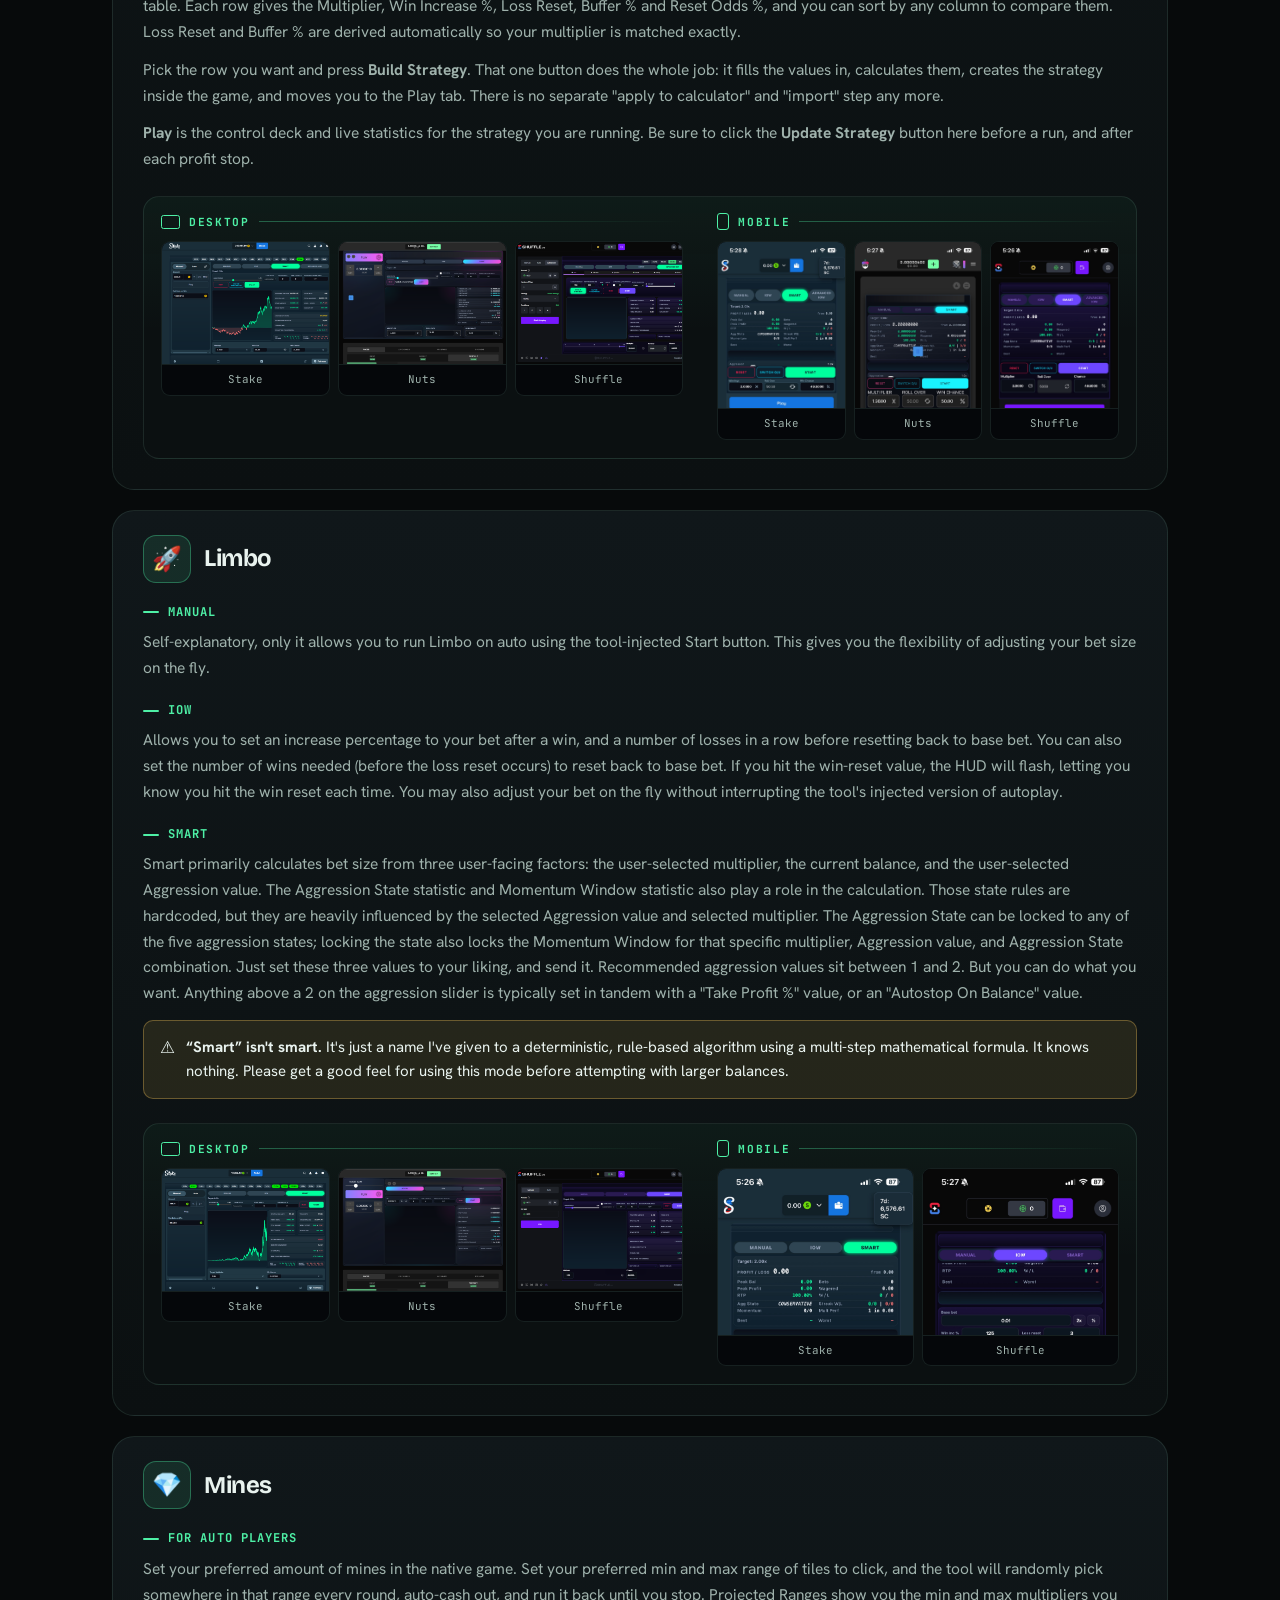
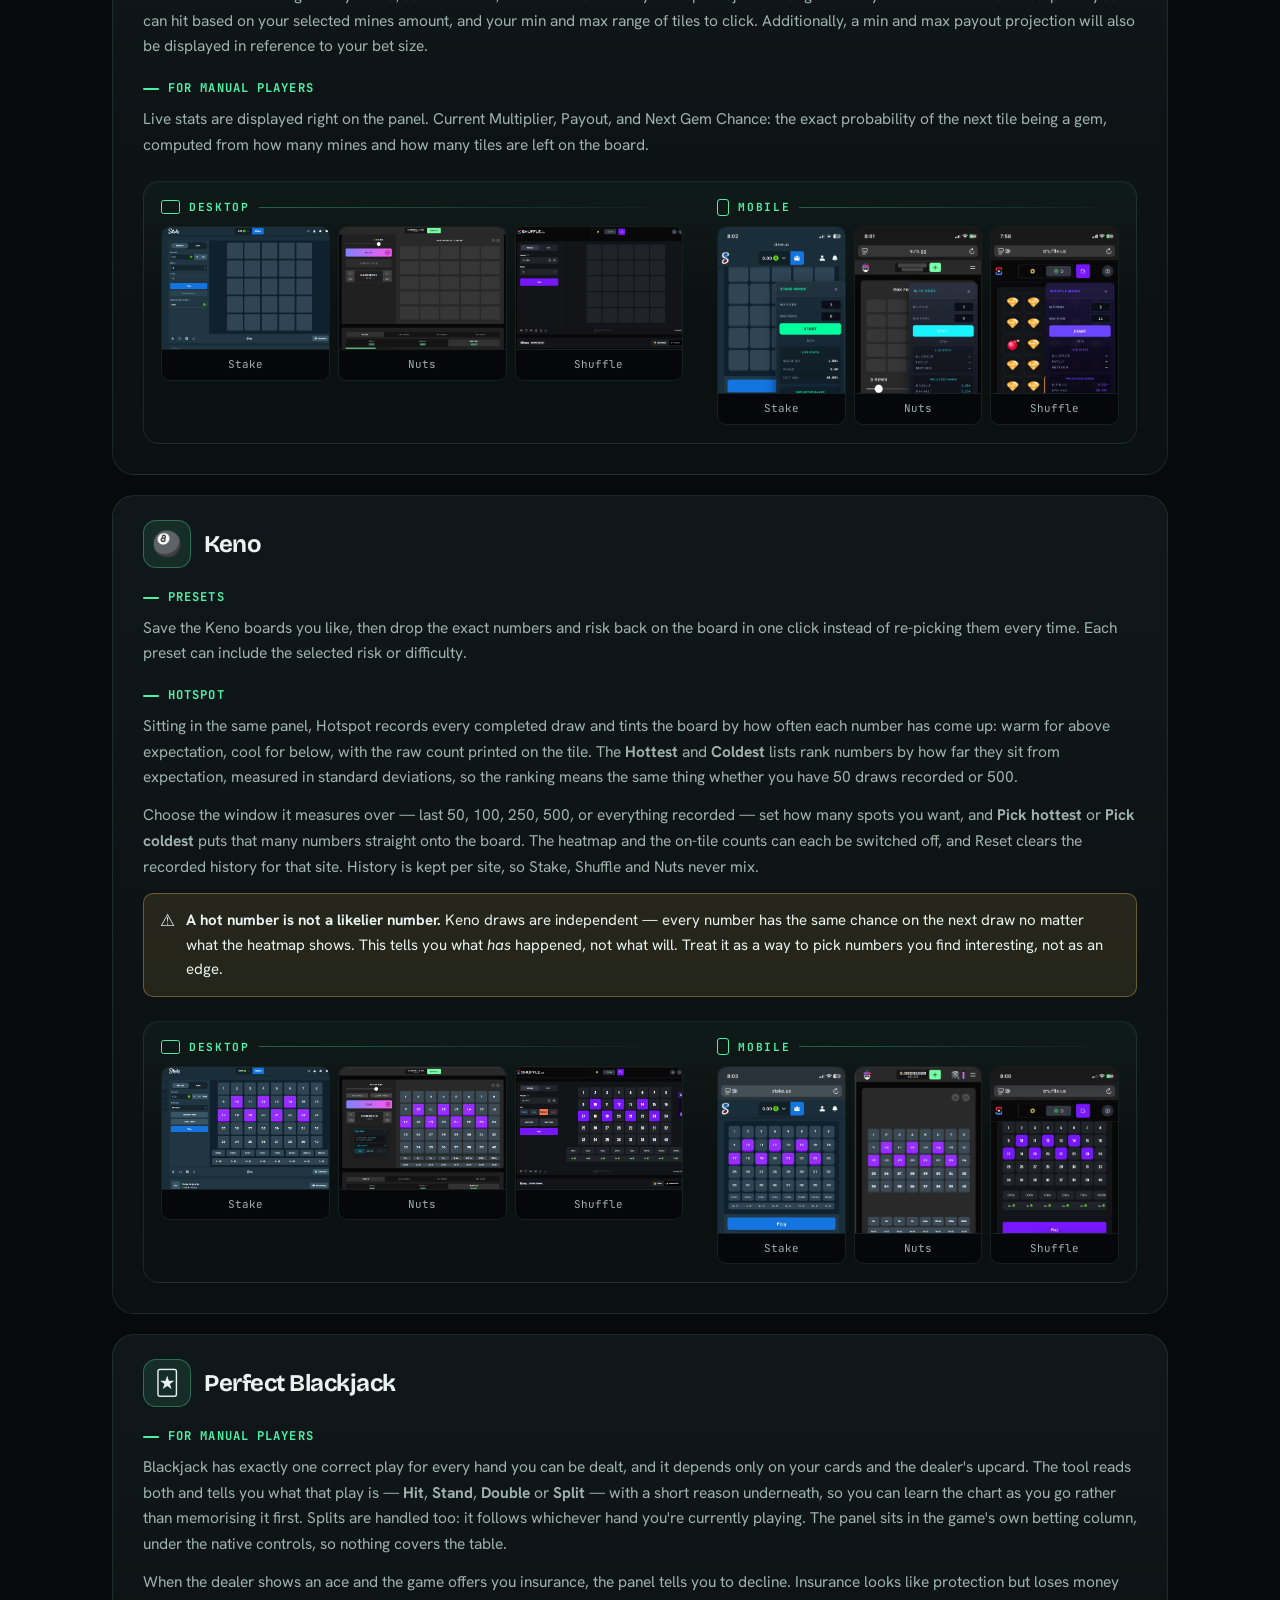
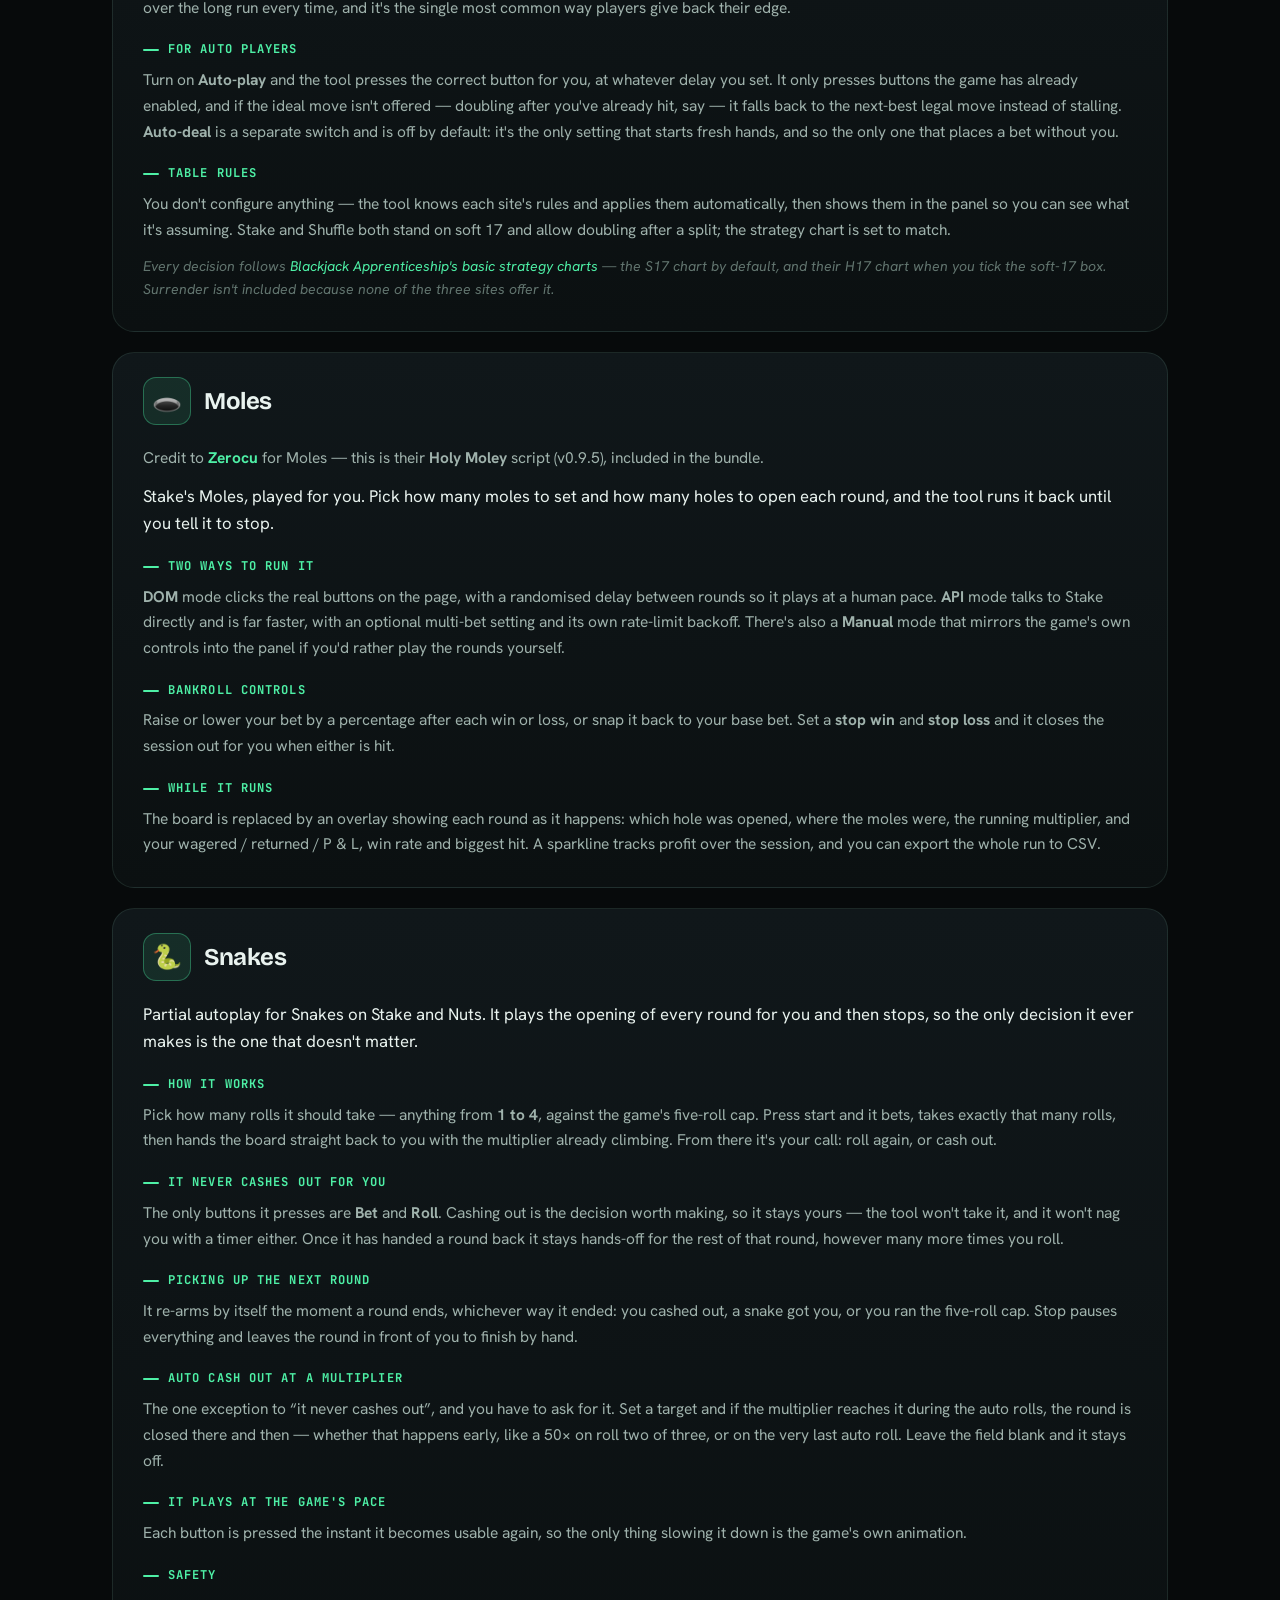
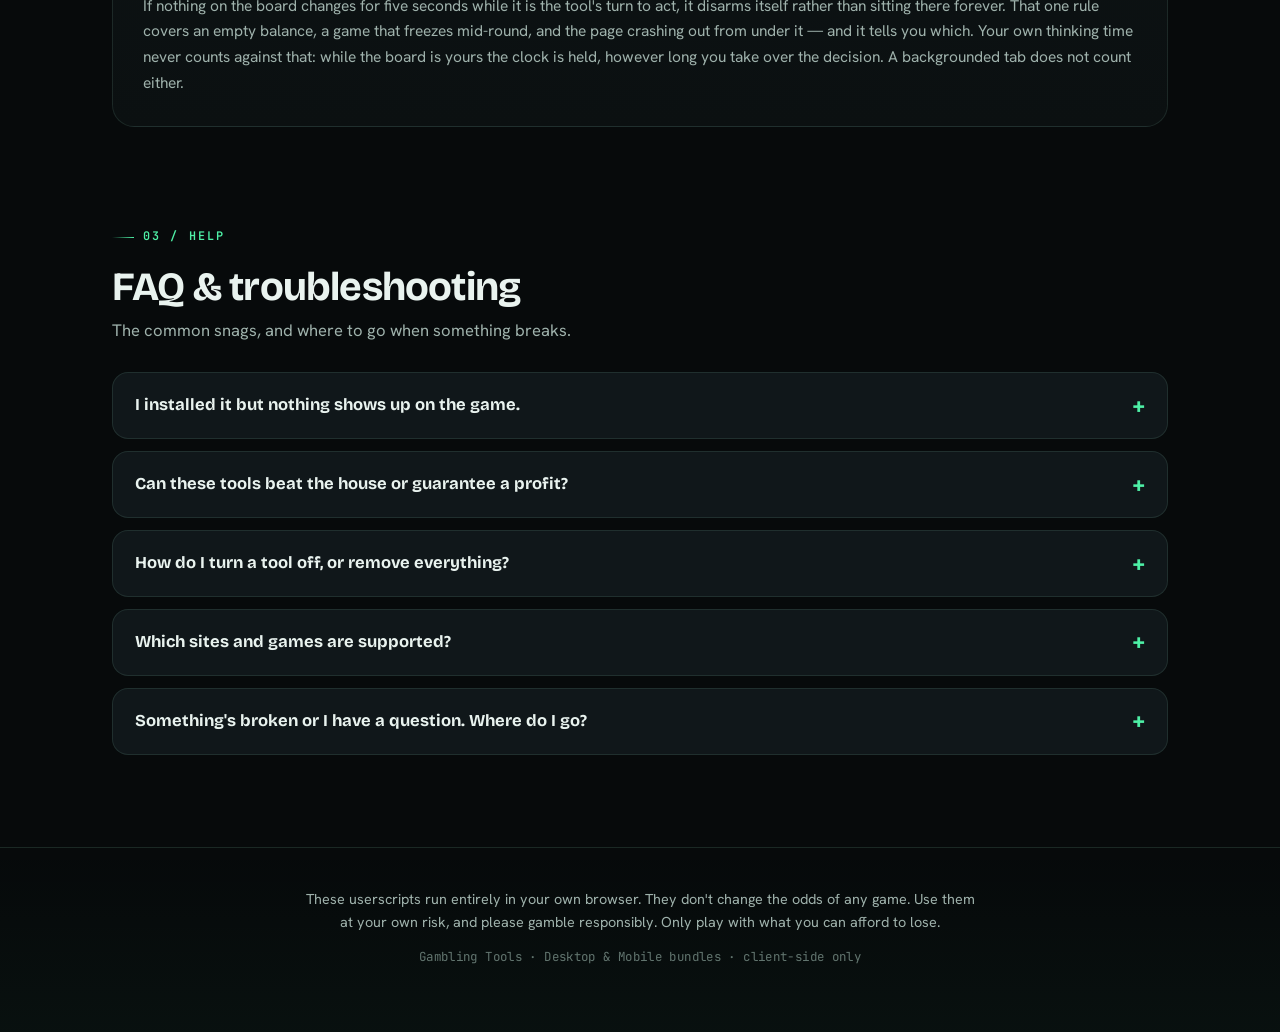
==== commit 55c370e0: "Bump to v3.41 / v6.12 so the last four fixes can actually reach anyone THE VERSION NEVER MOVED. Four" ====
--- a/index.html
+++ b/index.html
@@ -679,7 +679,7 @@
             <div class="mode-h">It plays at the game's pace</div>
             <p>Each button is pressed the instant it becomes usable again, so the only thing slowing it down is the game's own animation.</p>
             <div class="mode-h">Safety</div>
-            <p>If it cannot place a bet for 90 seconds &mdash; almost always an empty balance &mdash; it disarms itself rather than sitting there clicking forever. Your own thinking time never counts against that: while the board is yours the clock is held, however long you take over the decision. A backgrounded tab does not count either.</p>
+            <p>If nothing on the board changes for five seconds while it is the tool's turn to act, it disarms itself rather than sitting there forever. That one rule covers an empty balance, a game that freezes mid-round, and the page crashing out from under it &mdash; and it tells you which. Your own thinking time never counts against that: while the board is yours the clock is held, however long you take over the decision. A backgrounded tab does not count either.</p>
             </div>
           </div>
         </article>
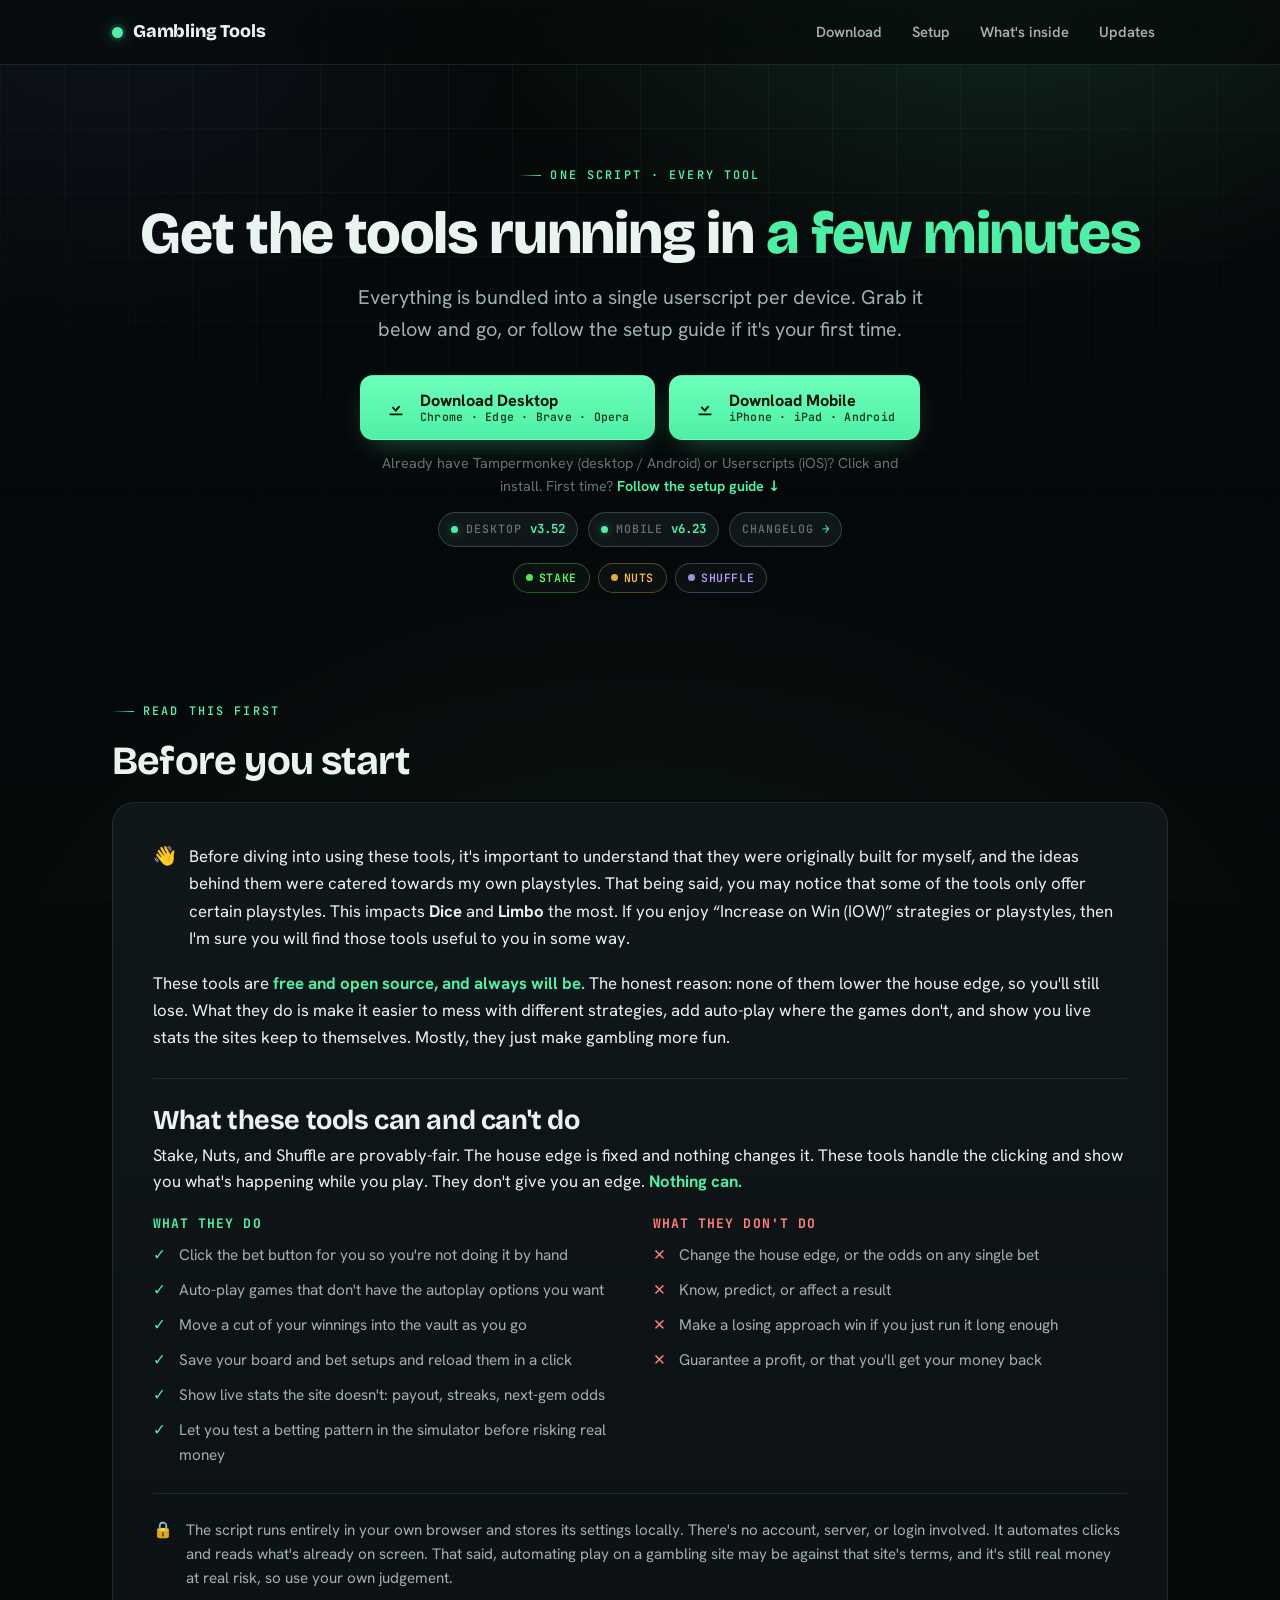
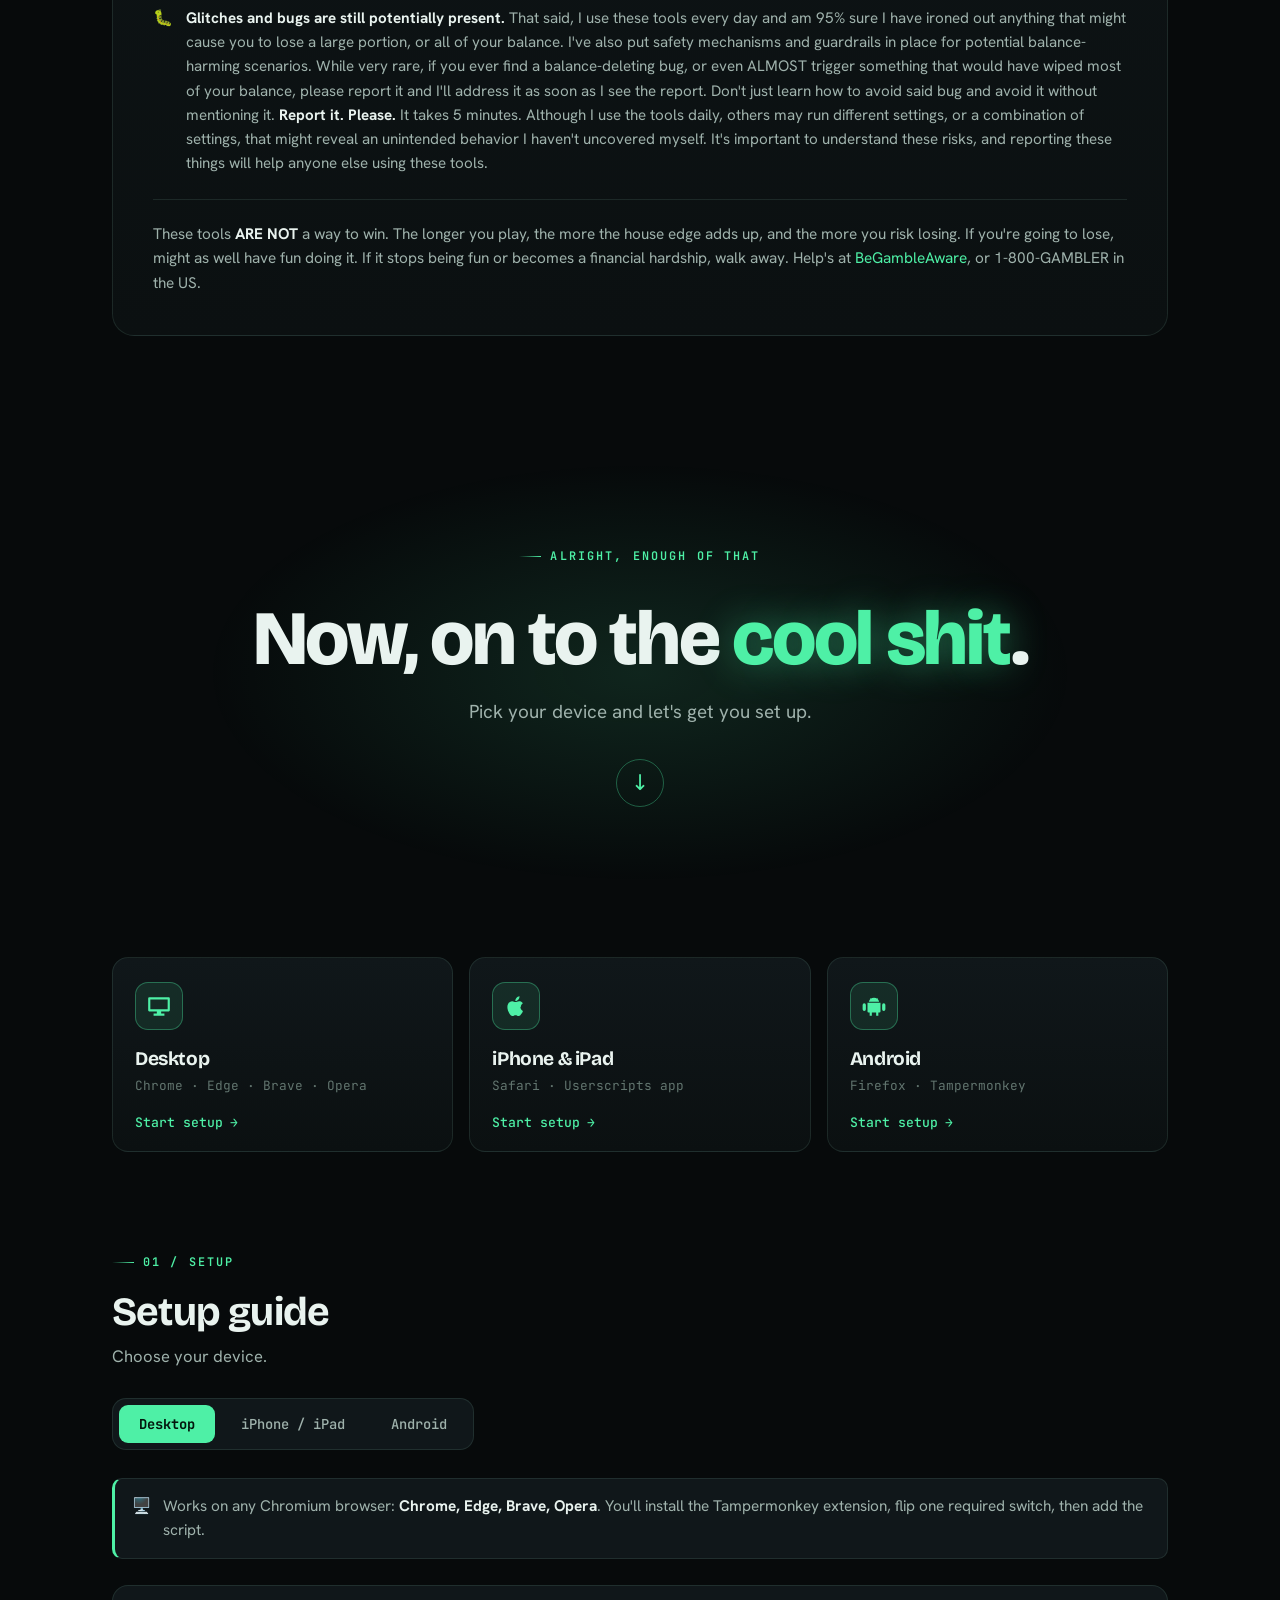
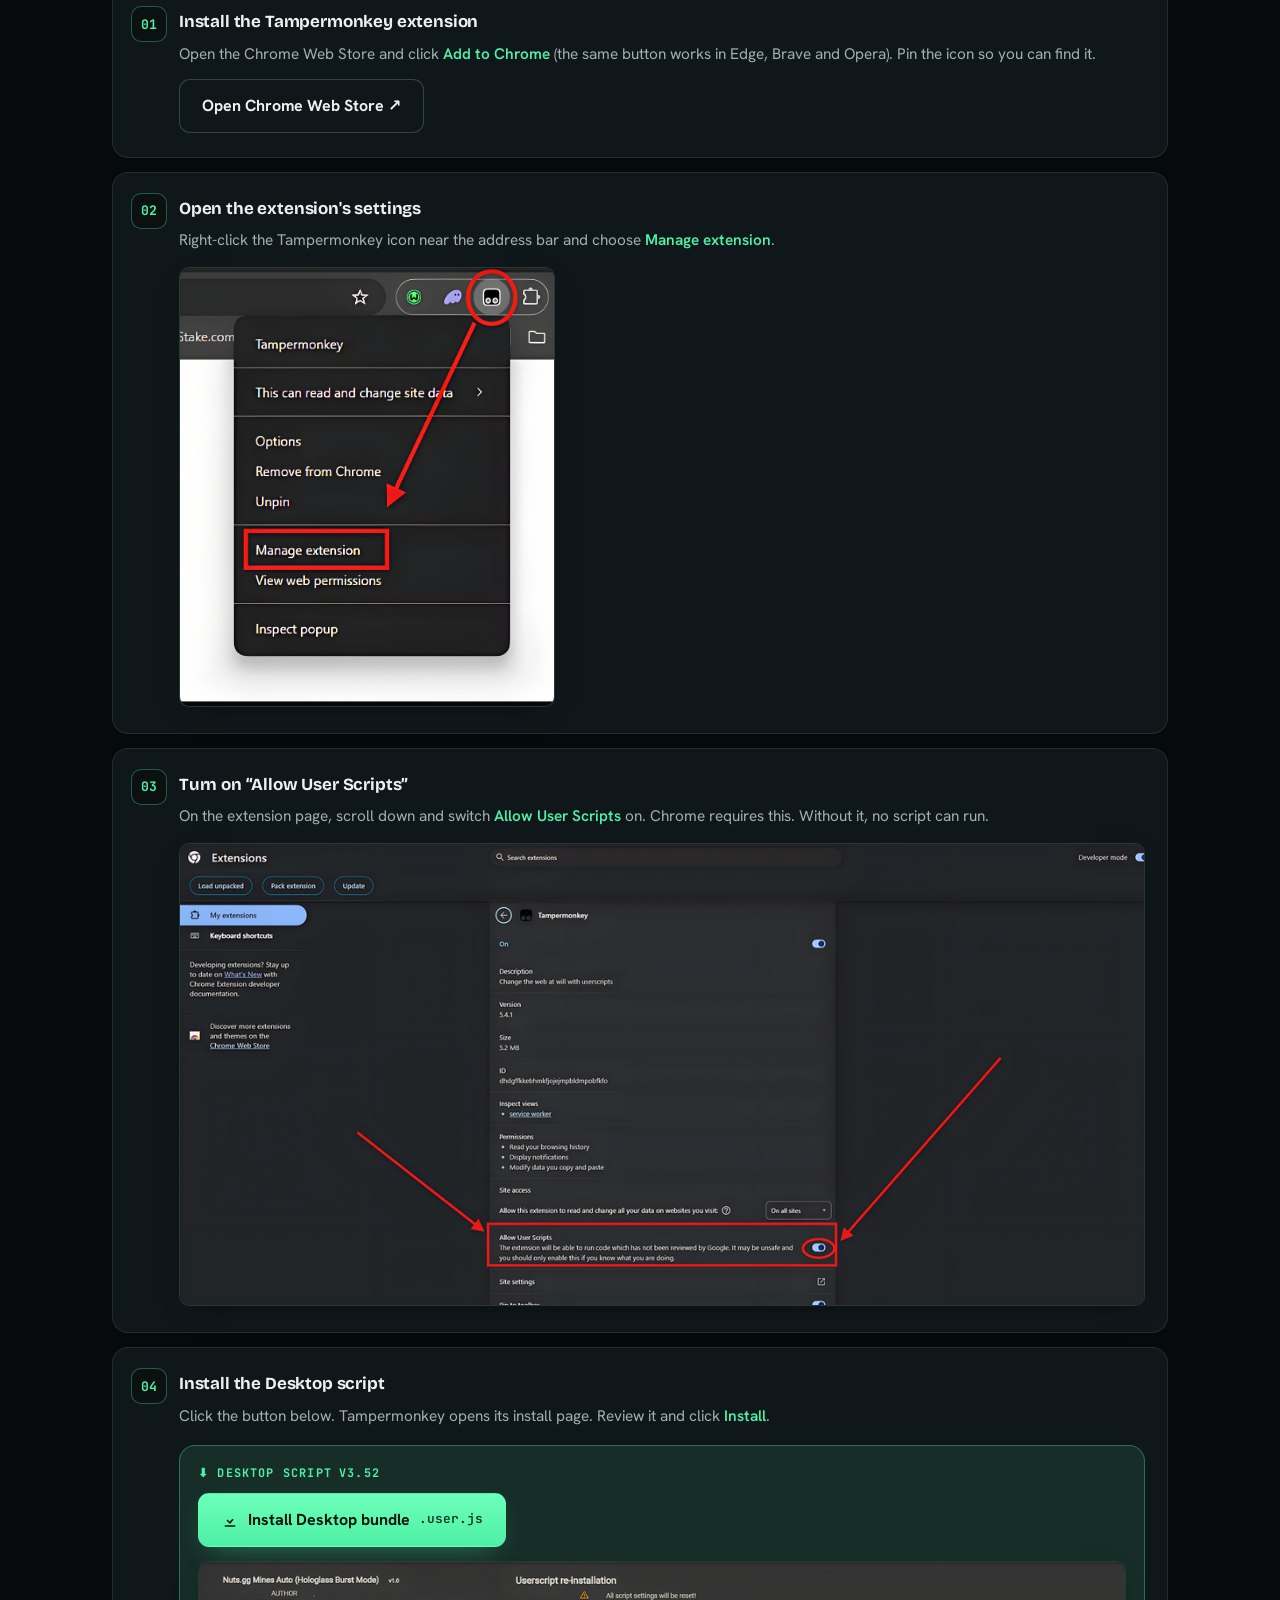
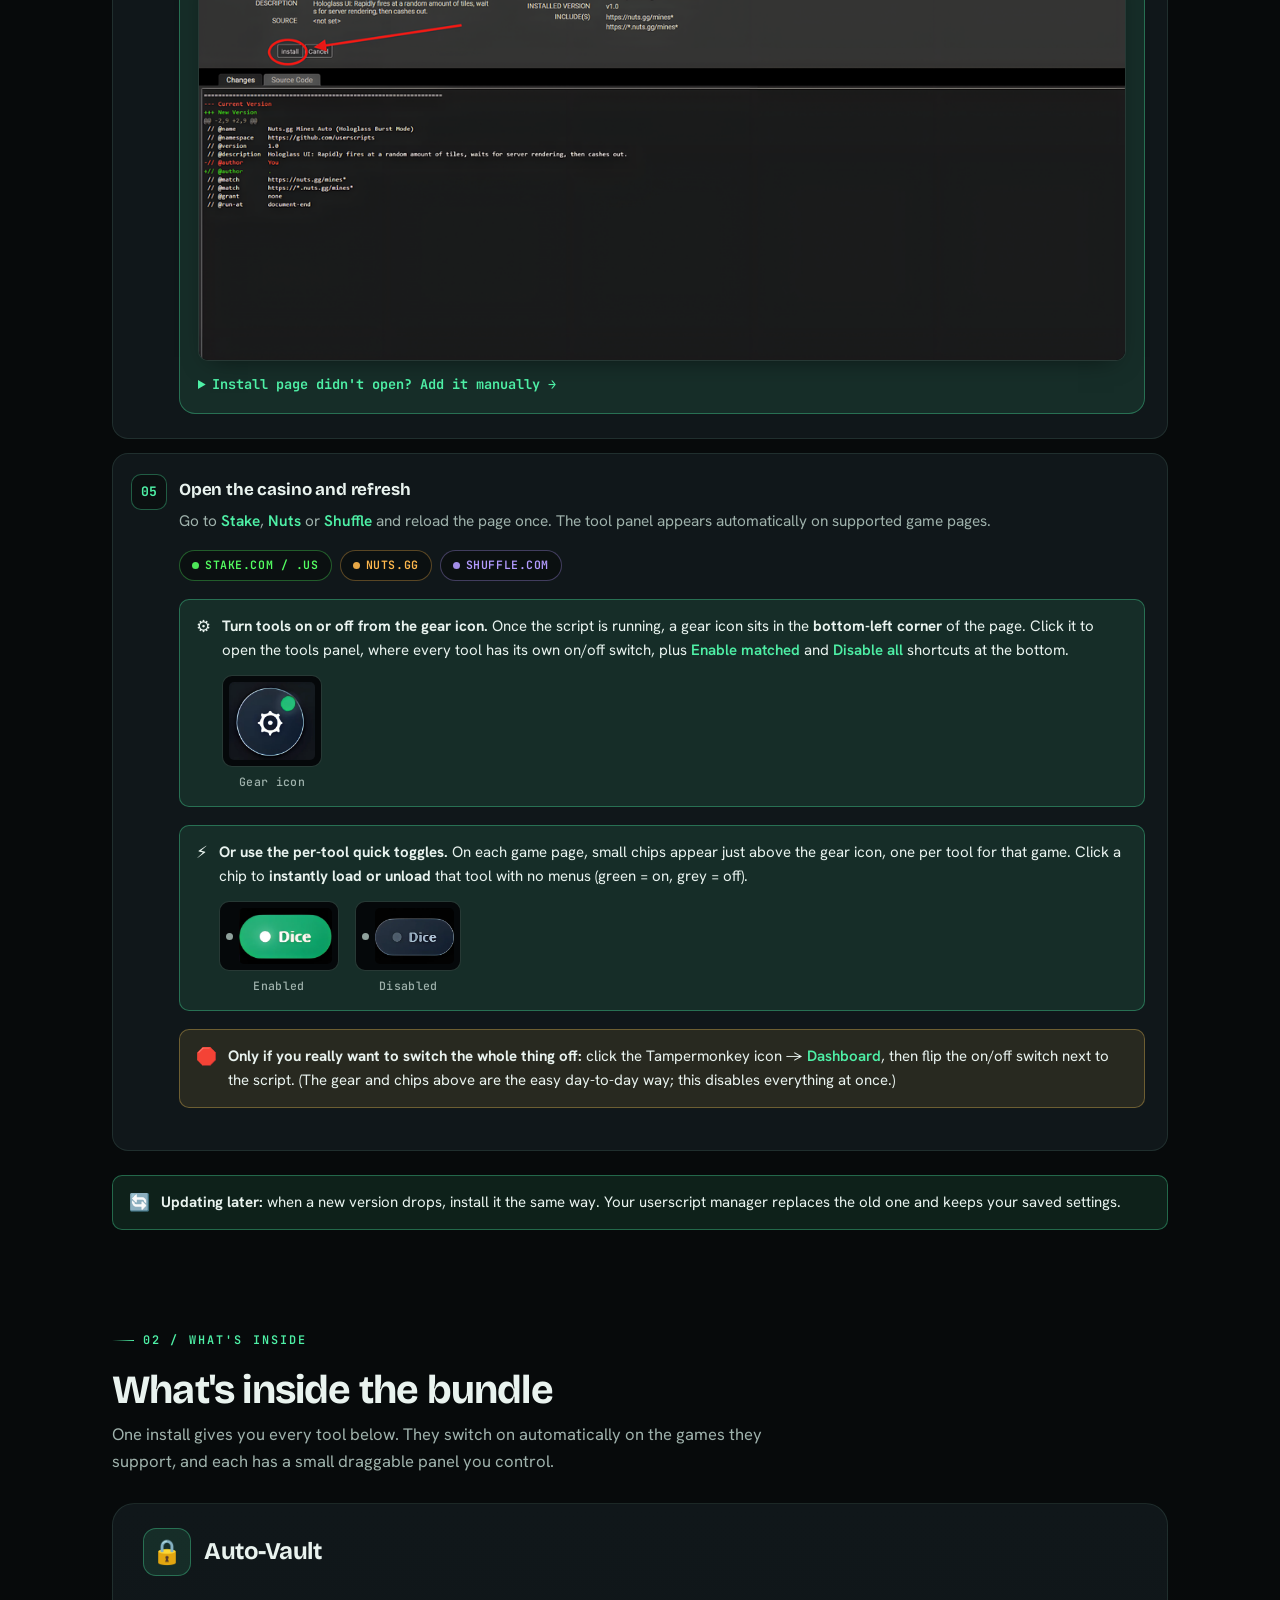
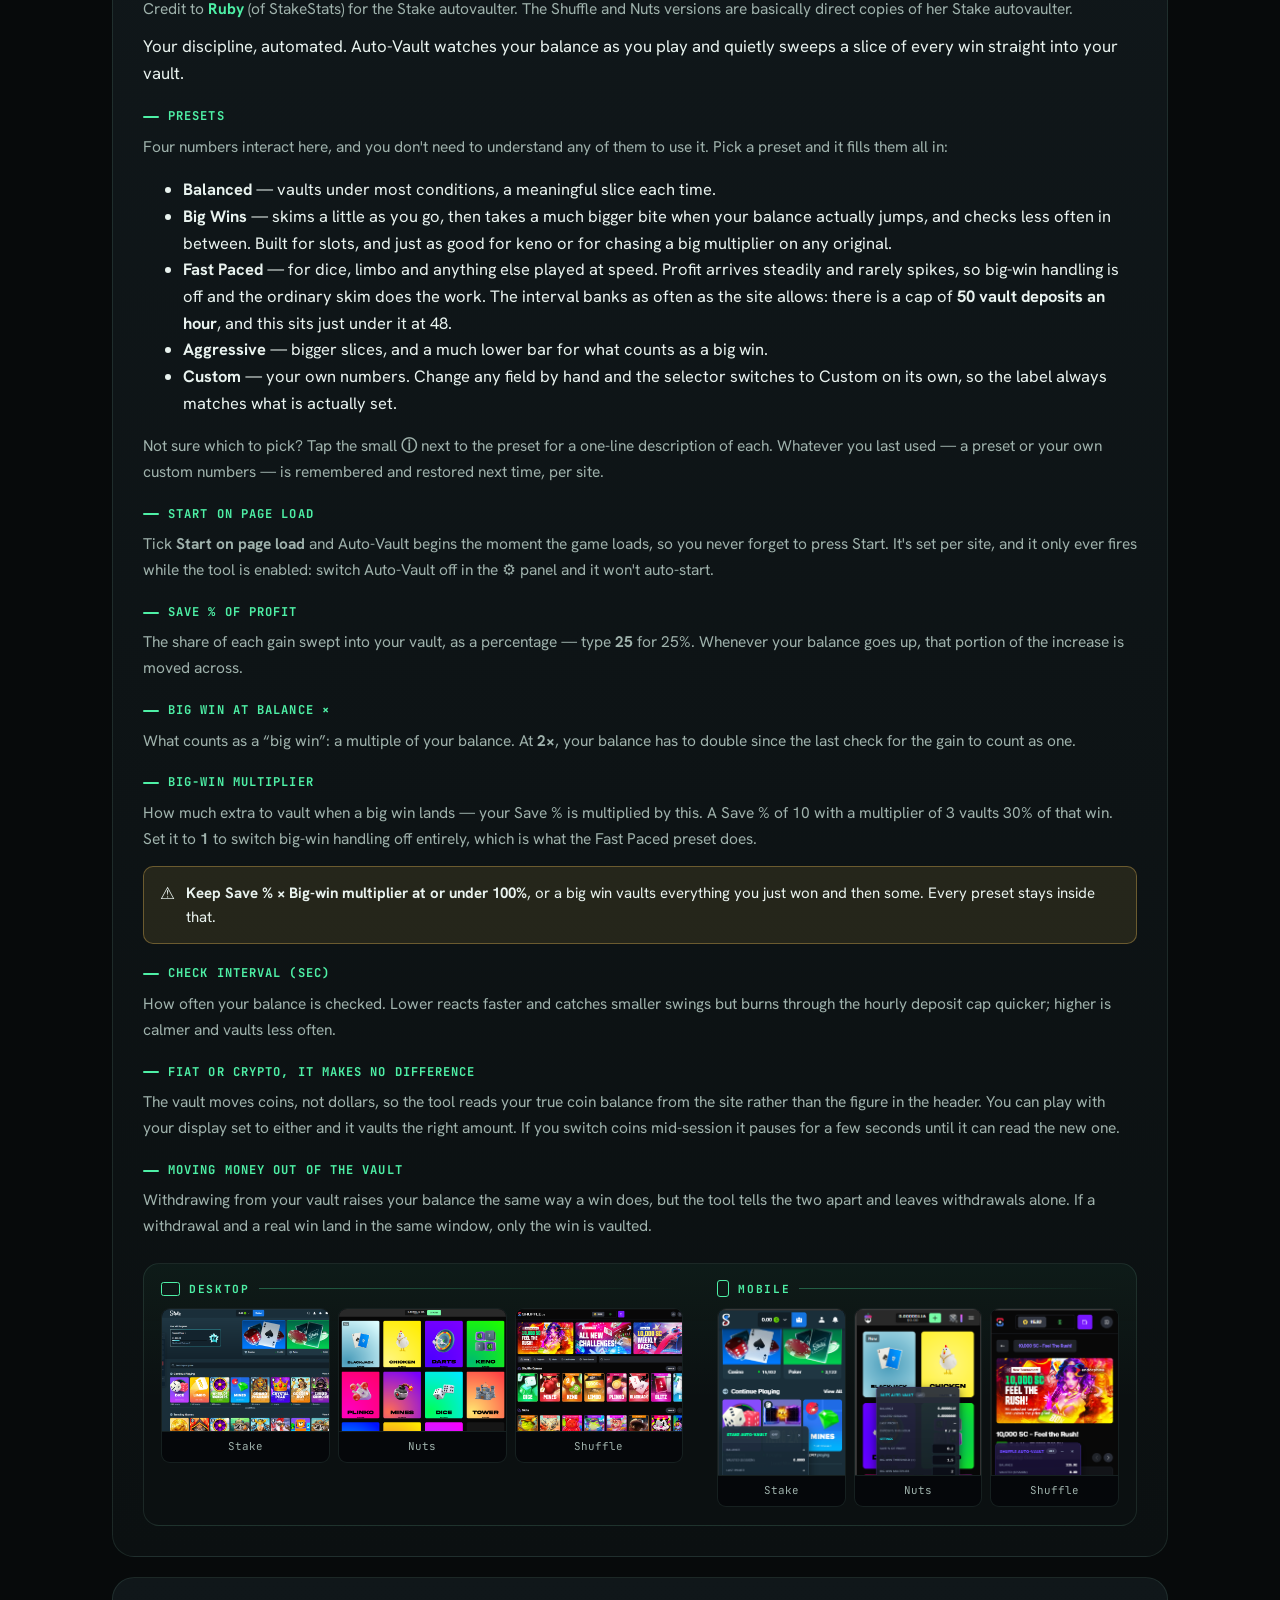
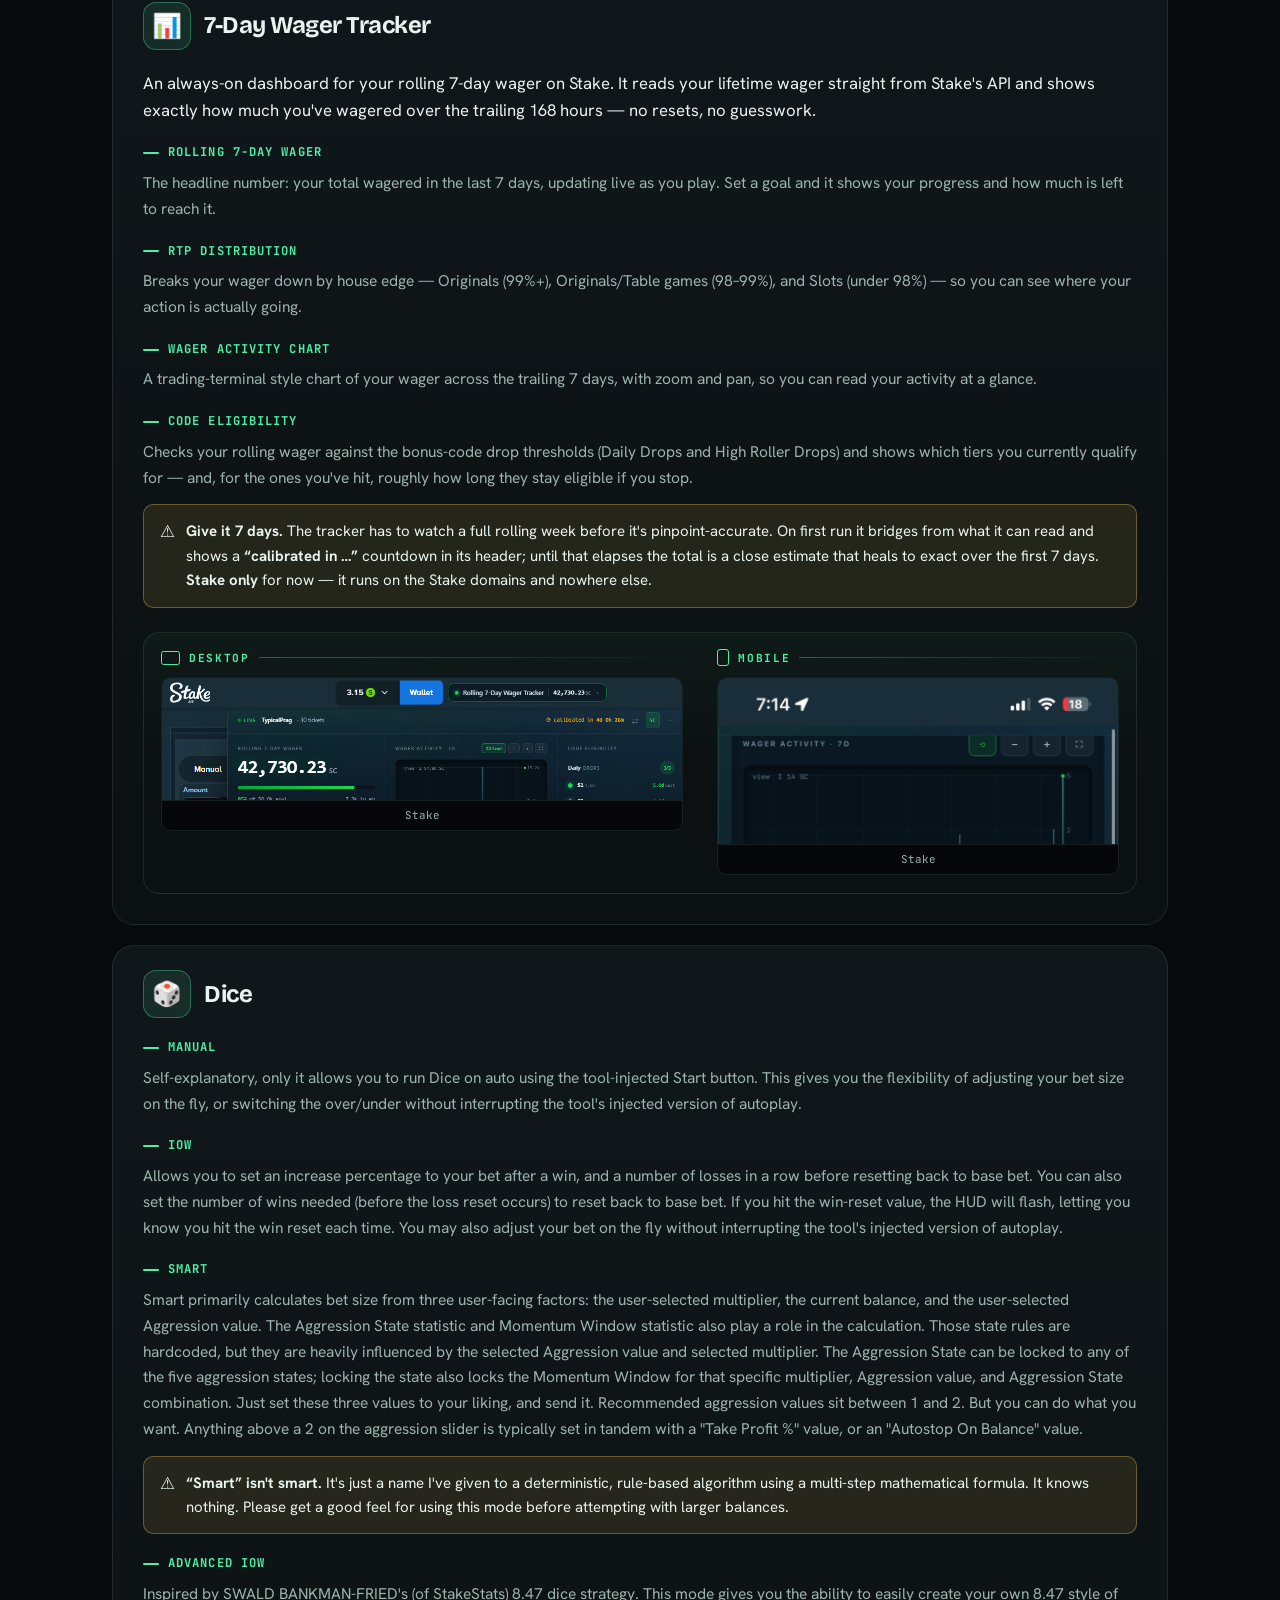
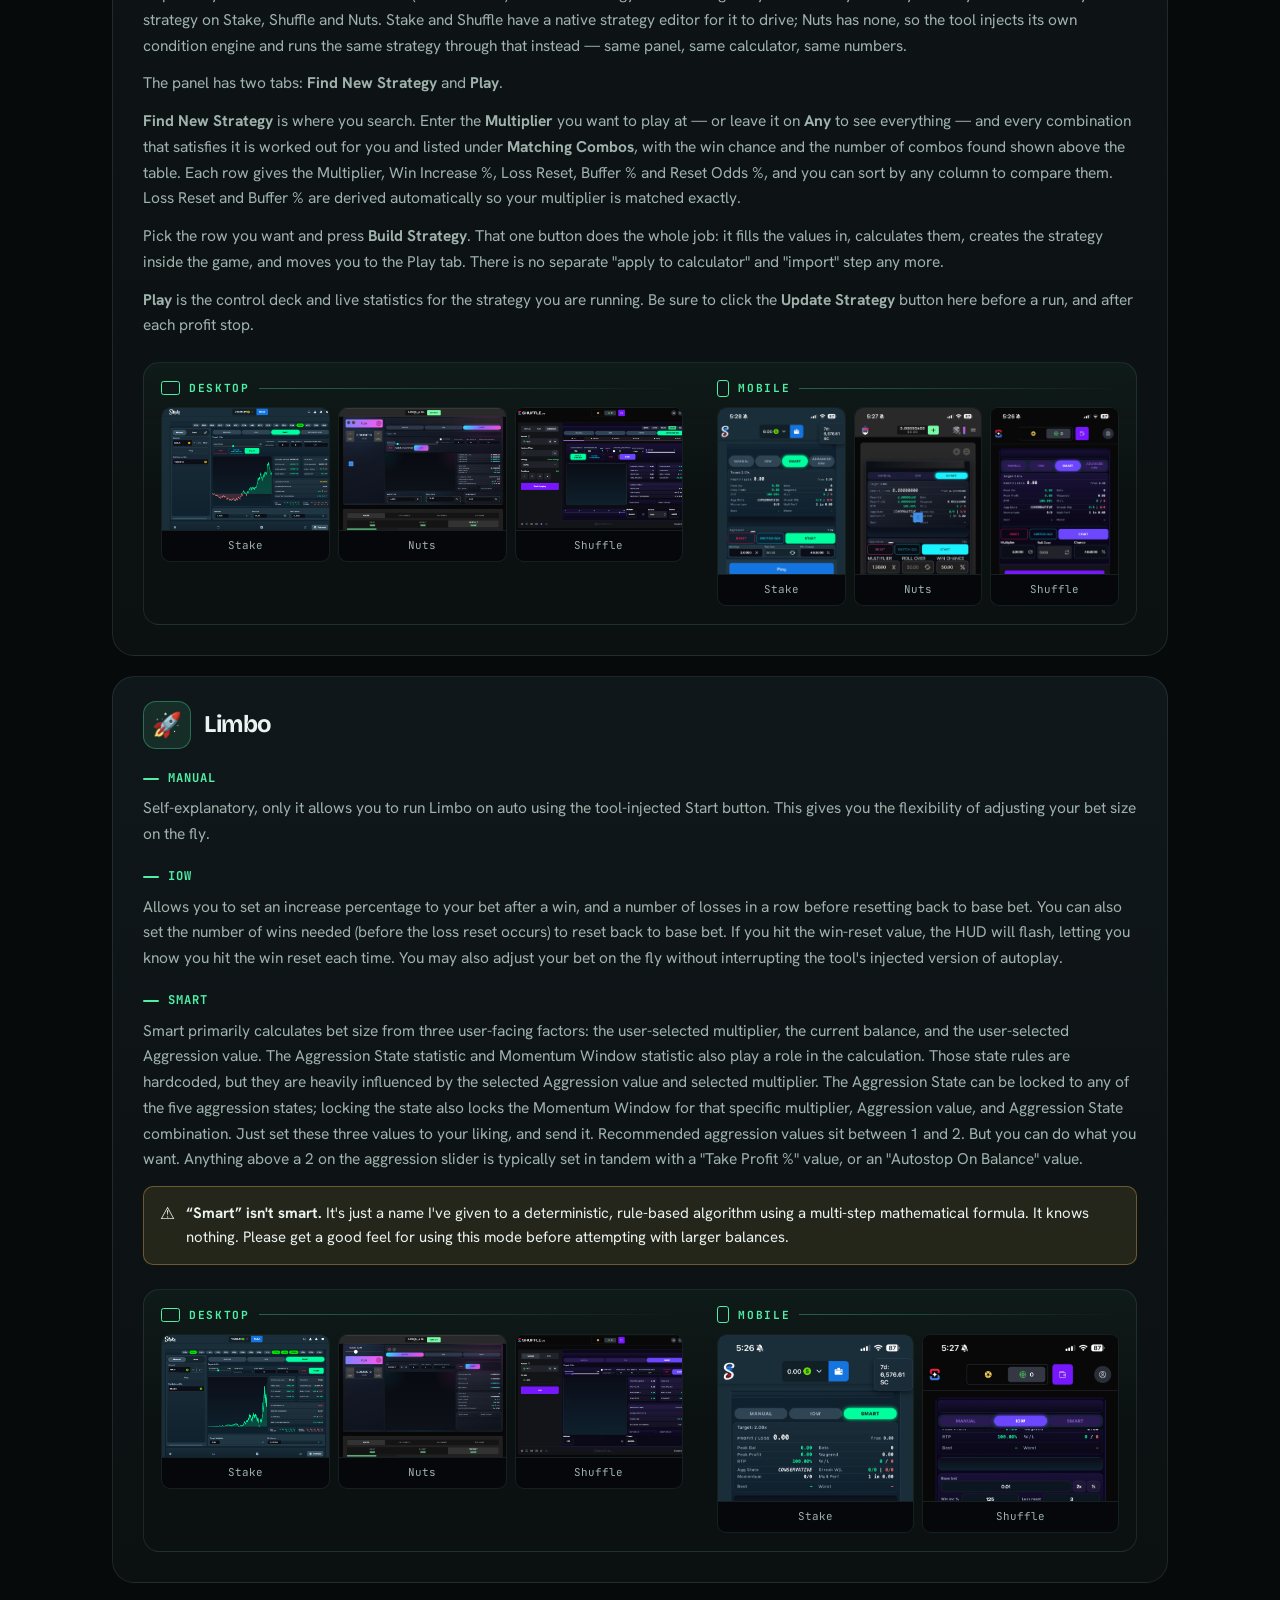
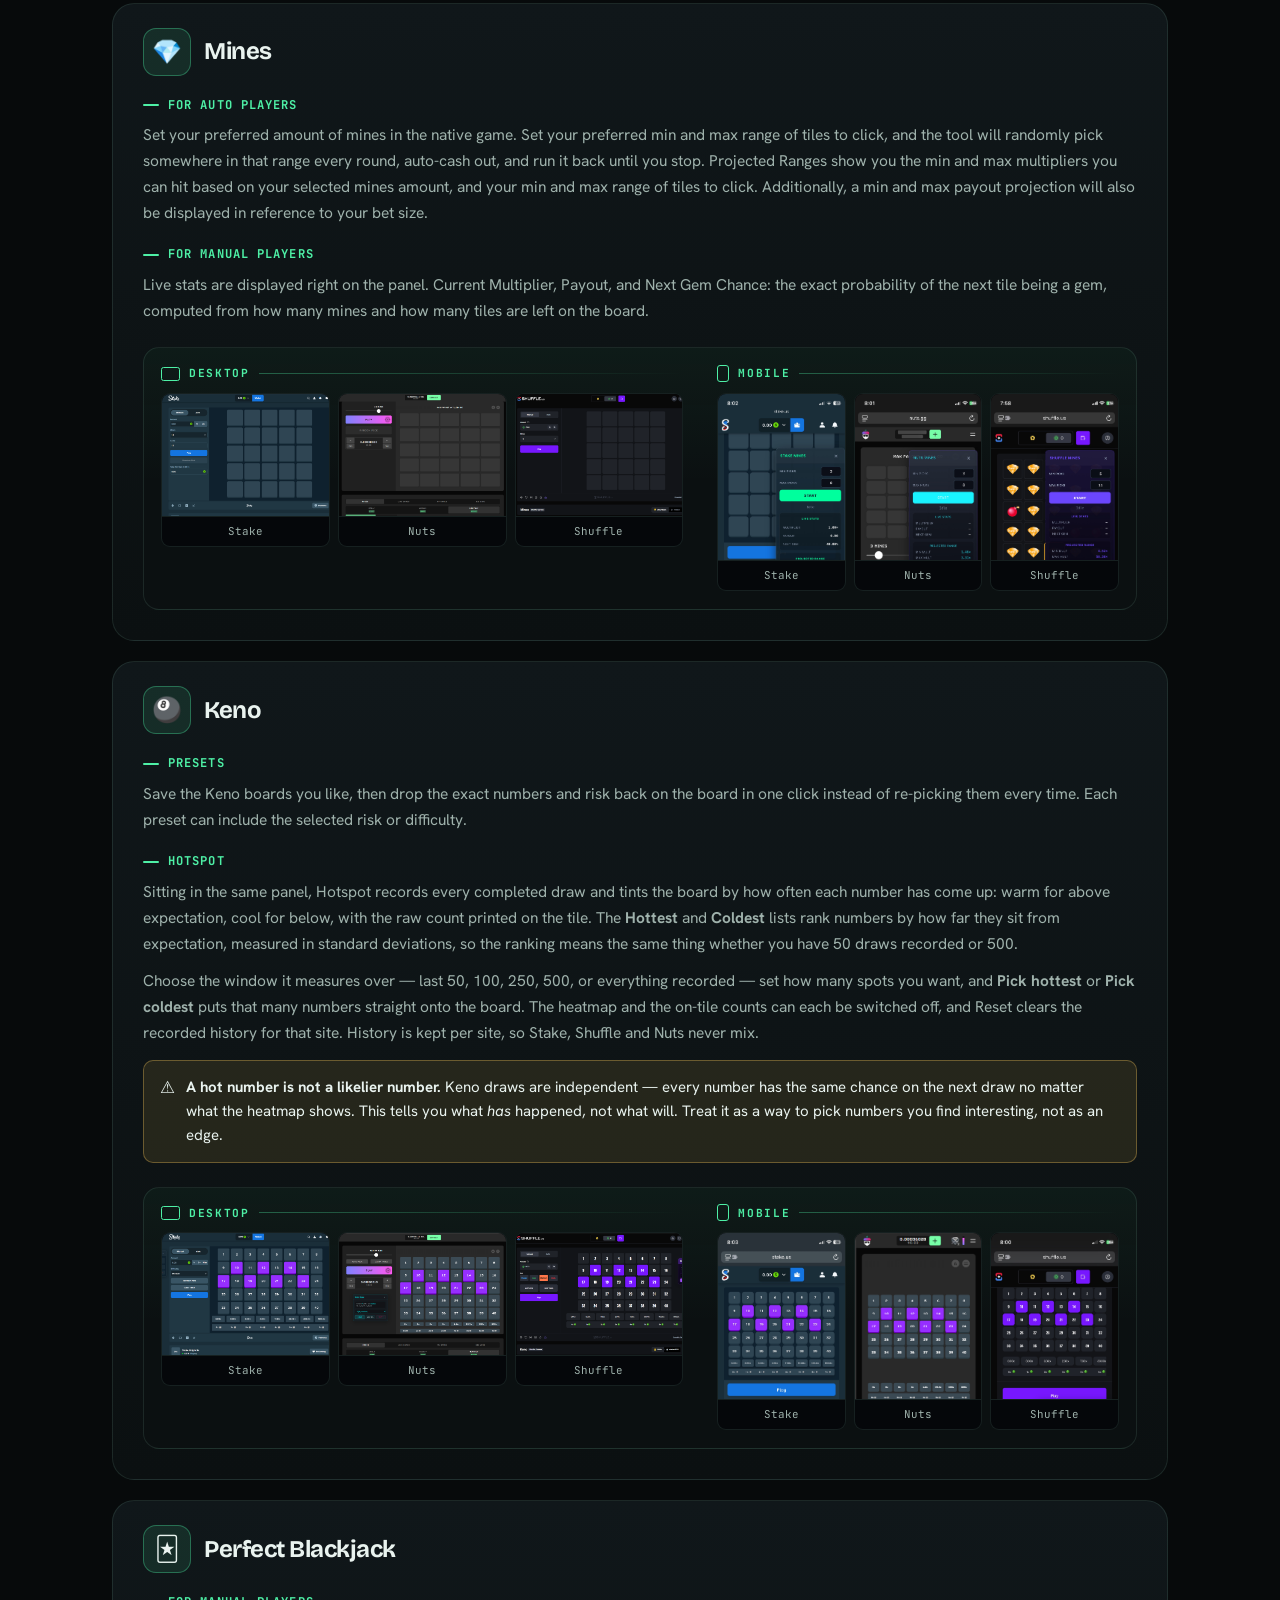
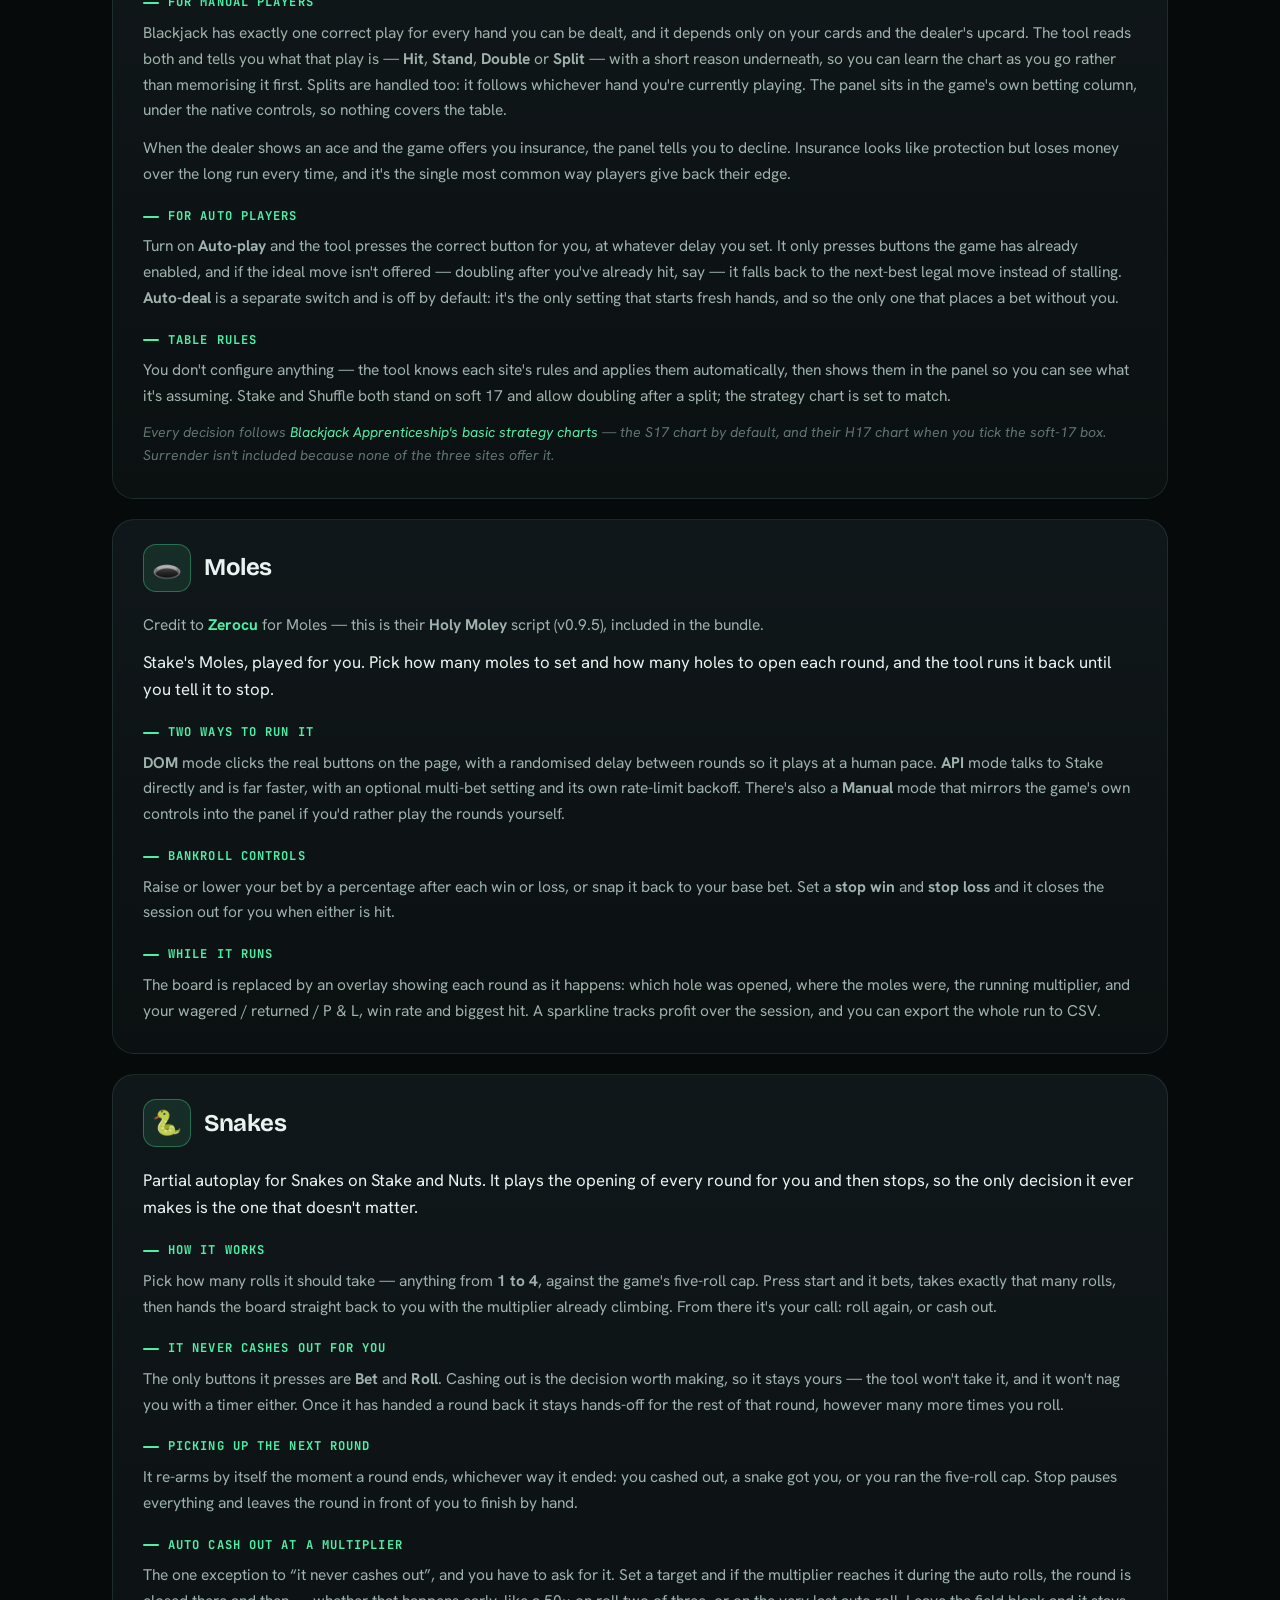
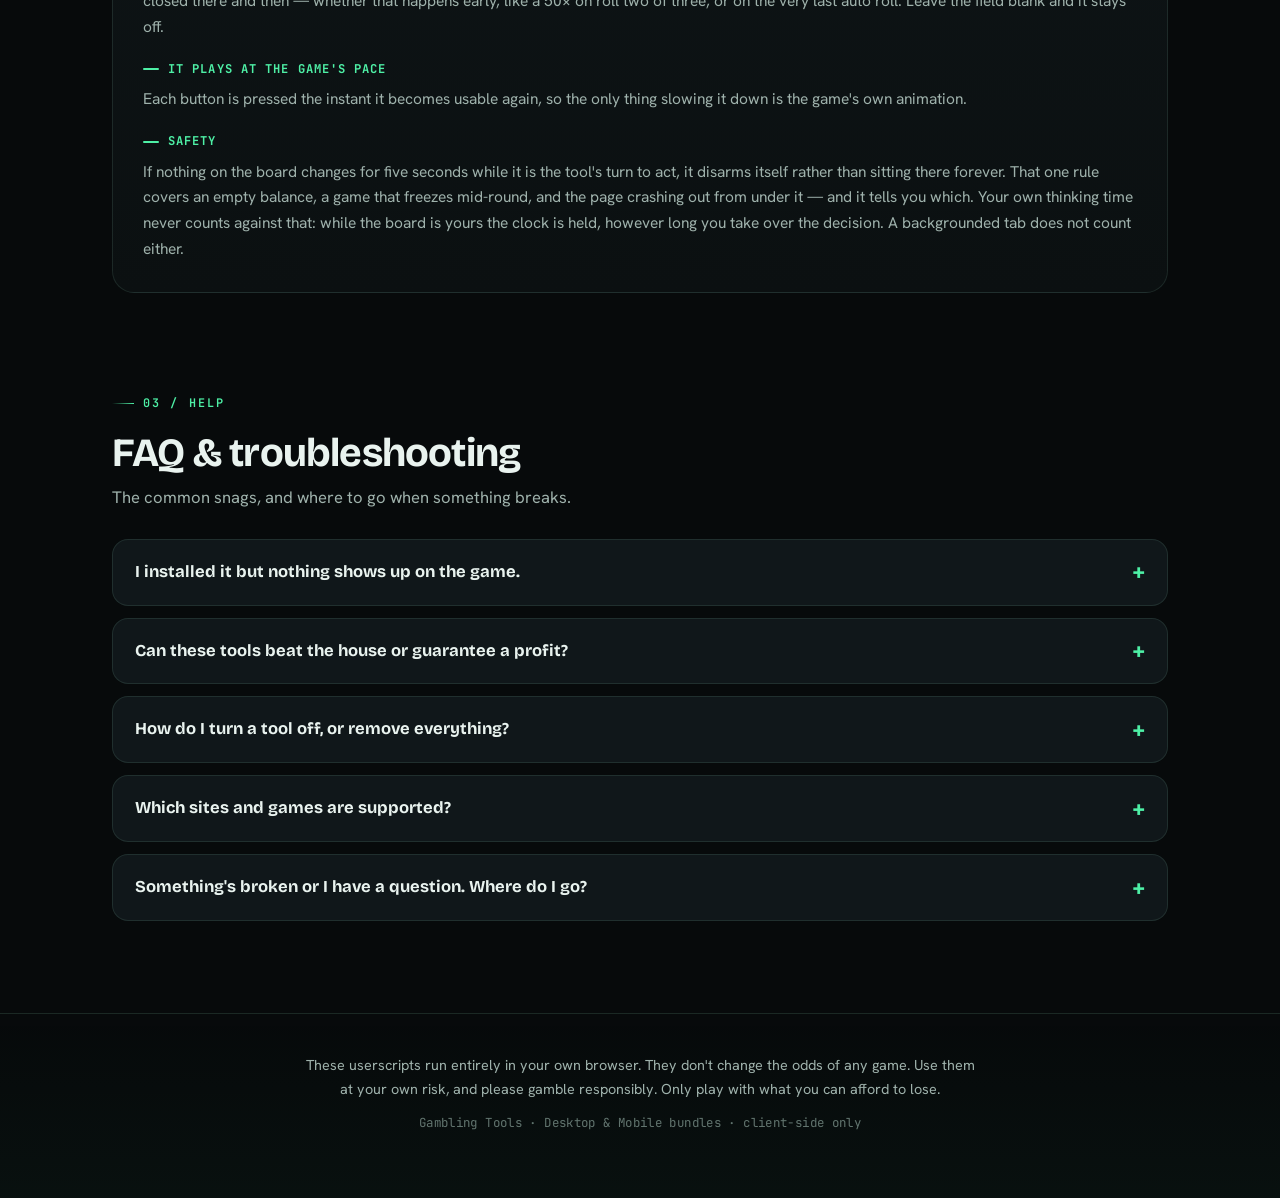
==== commit ba442dbf: "AutoVault: opt-in start-on-load (per site), preset info tooltips, remembers last setup Three additio" ====
--- a/index.html
+++ b/index.html
@@ -423,6 +423,9 @@
               <li><b>Aggressive</b> &mdash; bigger slices, and a much lower bar for what counts as a big win.</li>
               <li><b>Custom</b> &mdash; your own numbers. Change any field by hand and the selector switches to Custom on its own, so the label always matches what is actually set.</li>
             </ul>
+            <p>Not sure which to pick? Tap the small <b>&#9432;</b> next to the preset for a one-line description of each. Whatever you last used &mdash; a preset or your own custom numbers &mdash; is remembered and restored next time, per site.</p>
+            <div class="mode-h">Start on page load</div>
+            <p>Tick <b>Start on page load</b> and Auto-Vault begins the moment the game loads, so you never forget to press Start. It's set per site, and it only ever fires while the tool is enabled: switch Auto-Vault off in the &#9881; panel and it won't auto-start.</p>
             <div class="mode-h">Save % of profit</div>
             <p>The share of each gain swept into your vault, as a percentage &mdash; type <b>25</b> for 25%. Whenever your balance goes up, that portion of the increase is moved across.</p>
             <div class="mode-h">Big win at balance &times;</div>
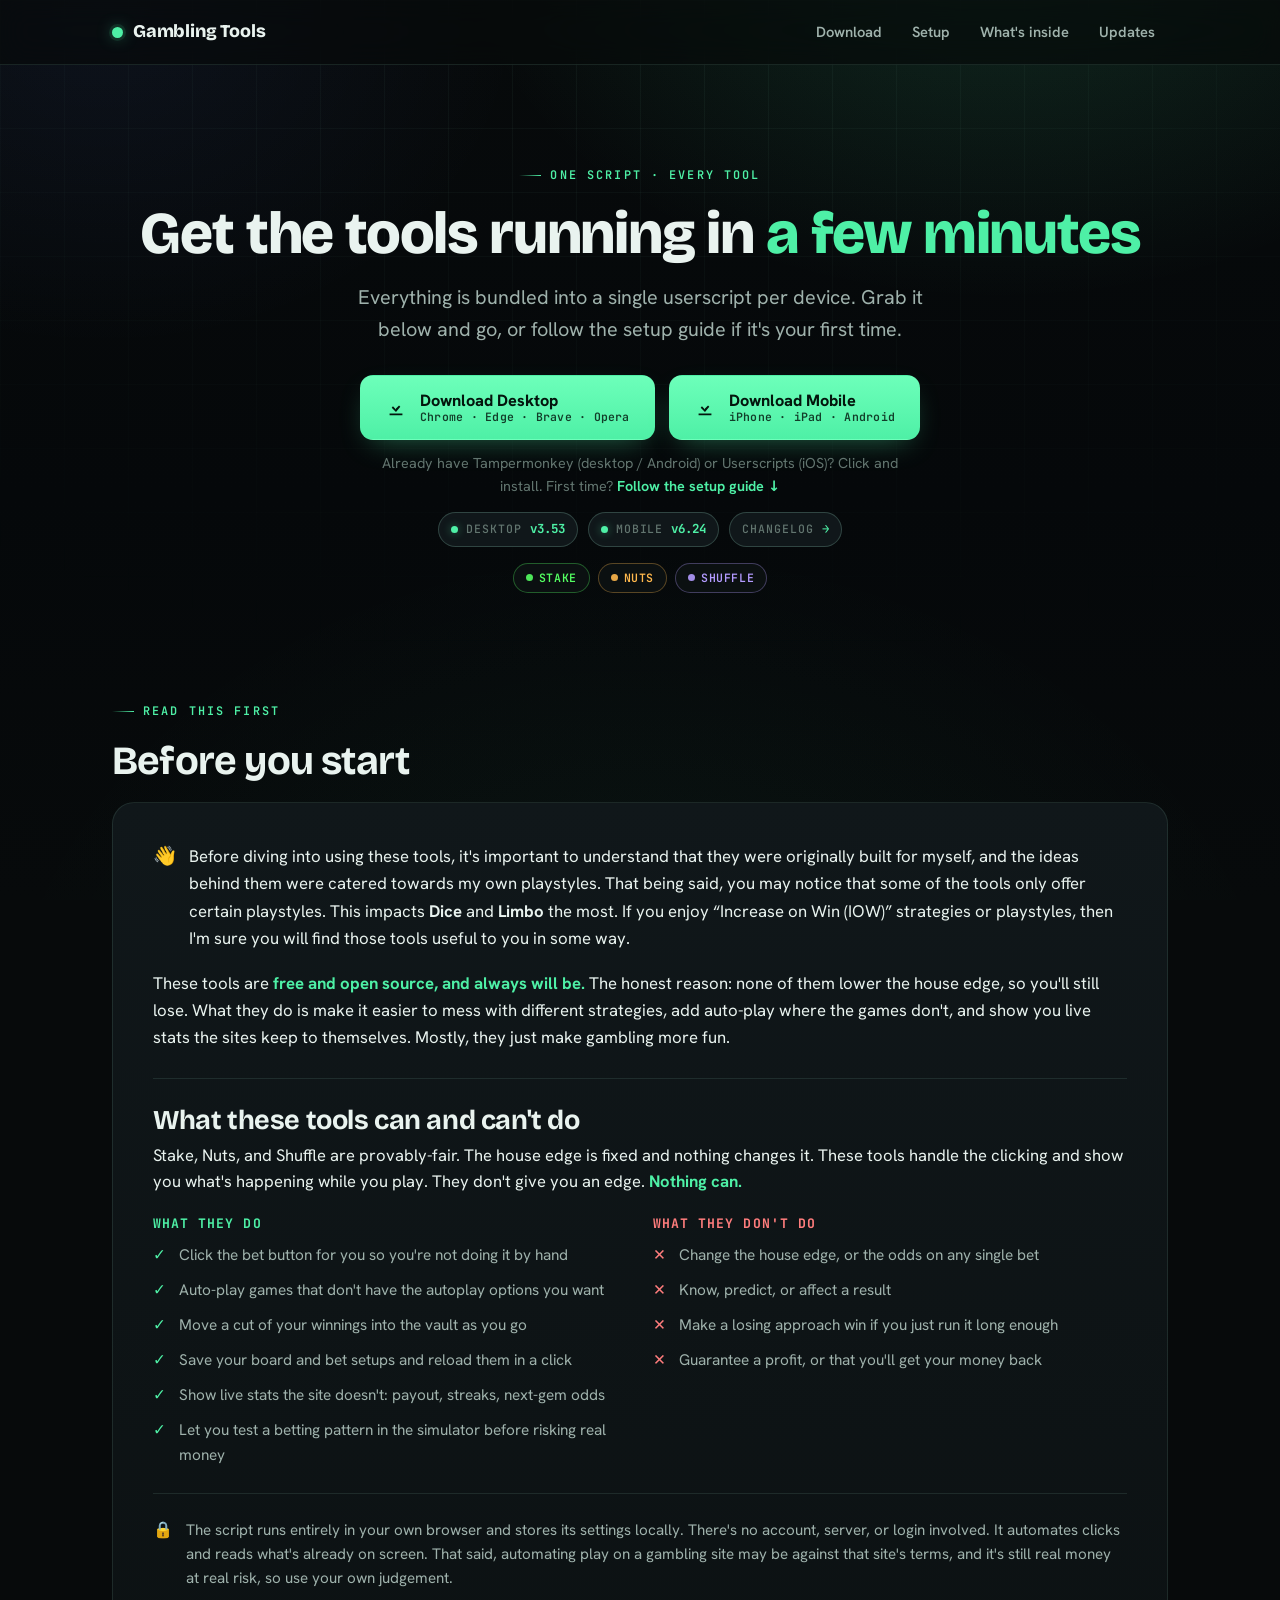
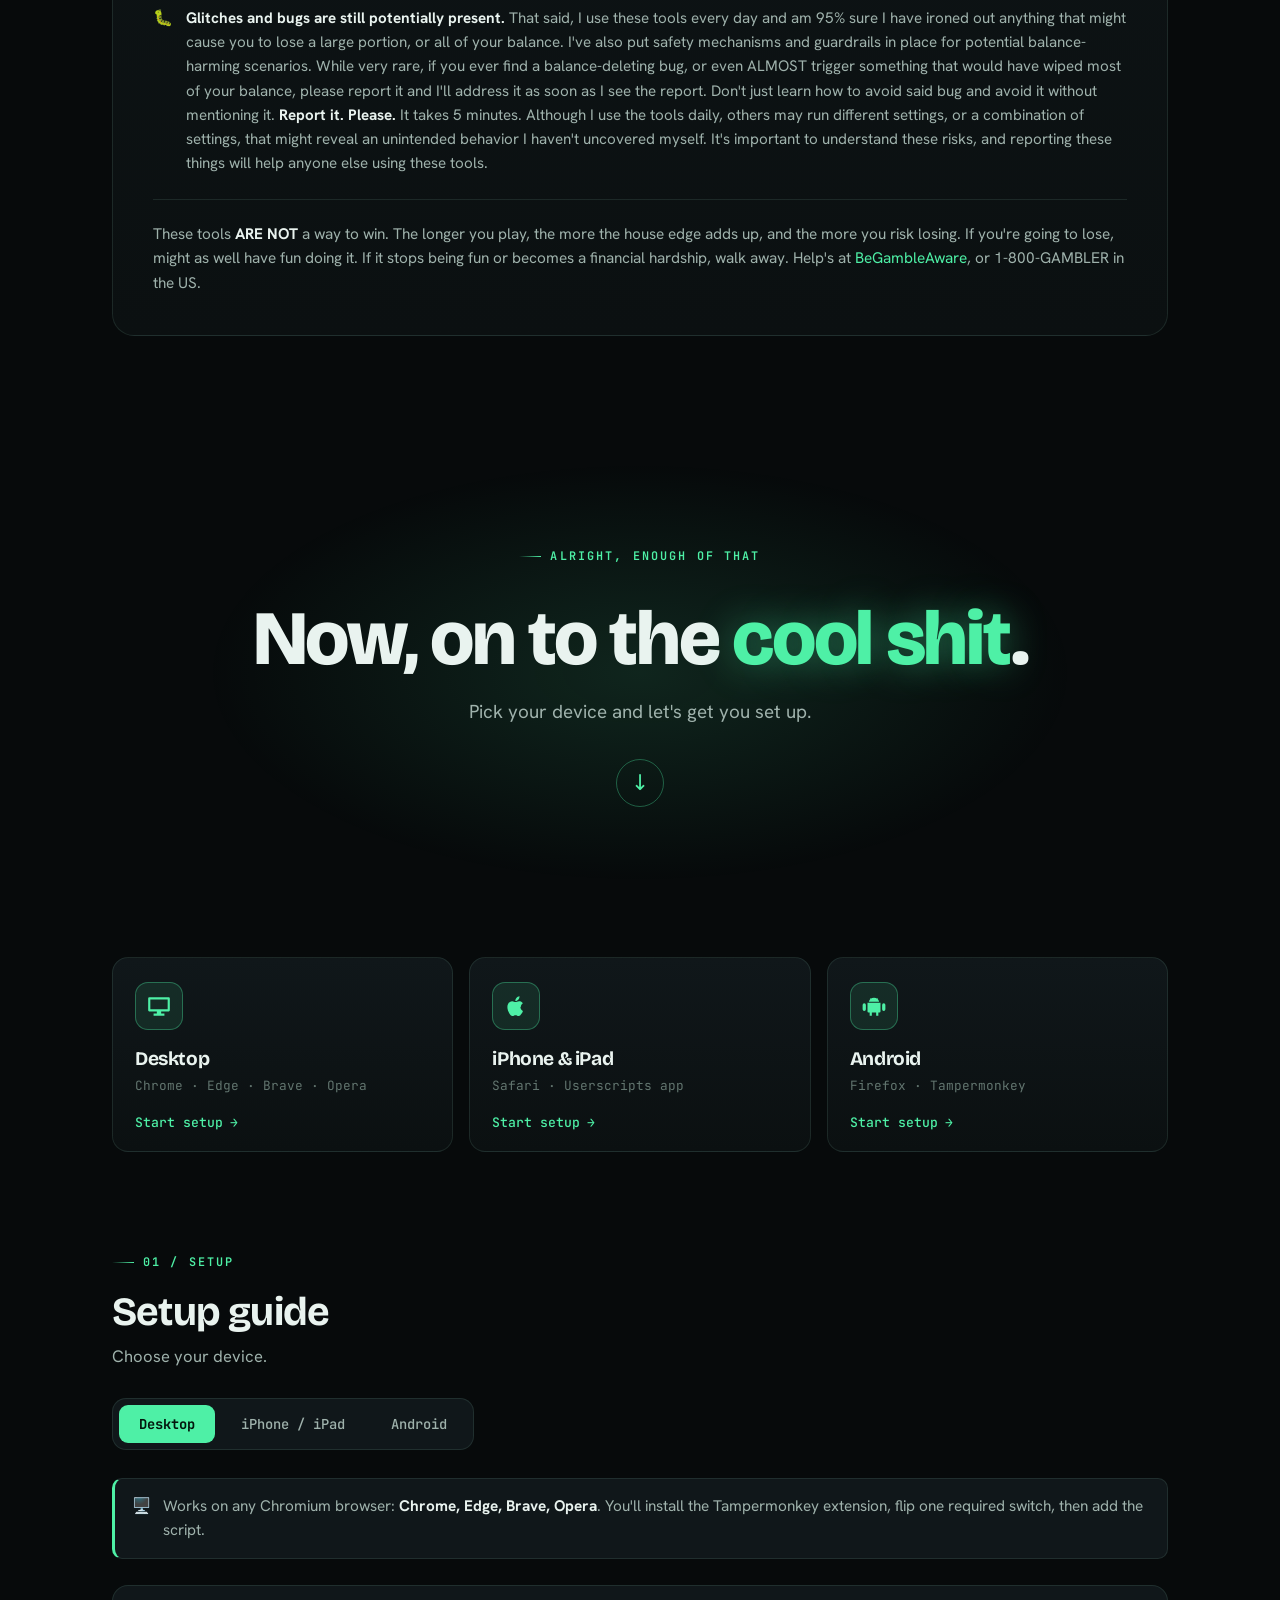
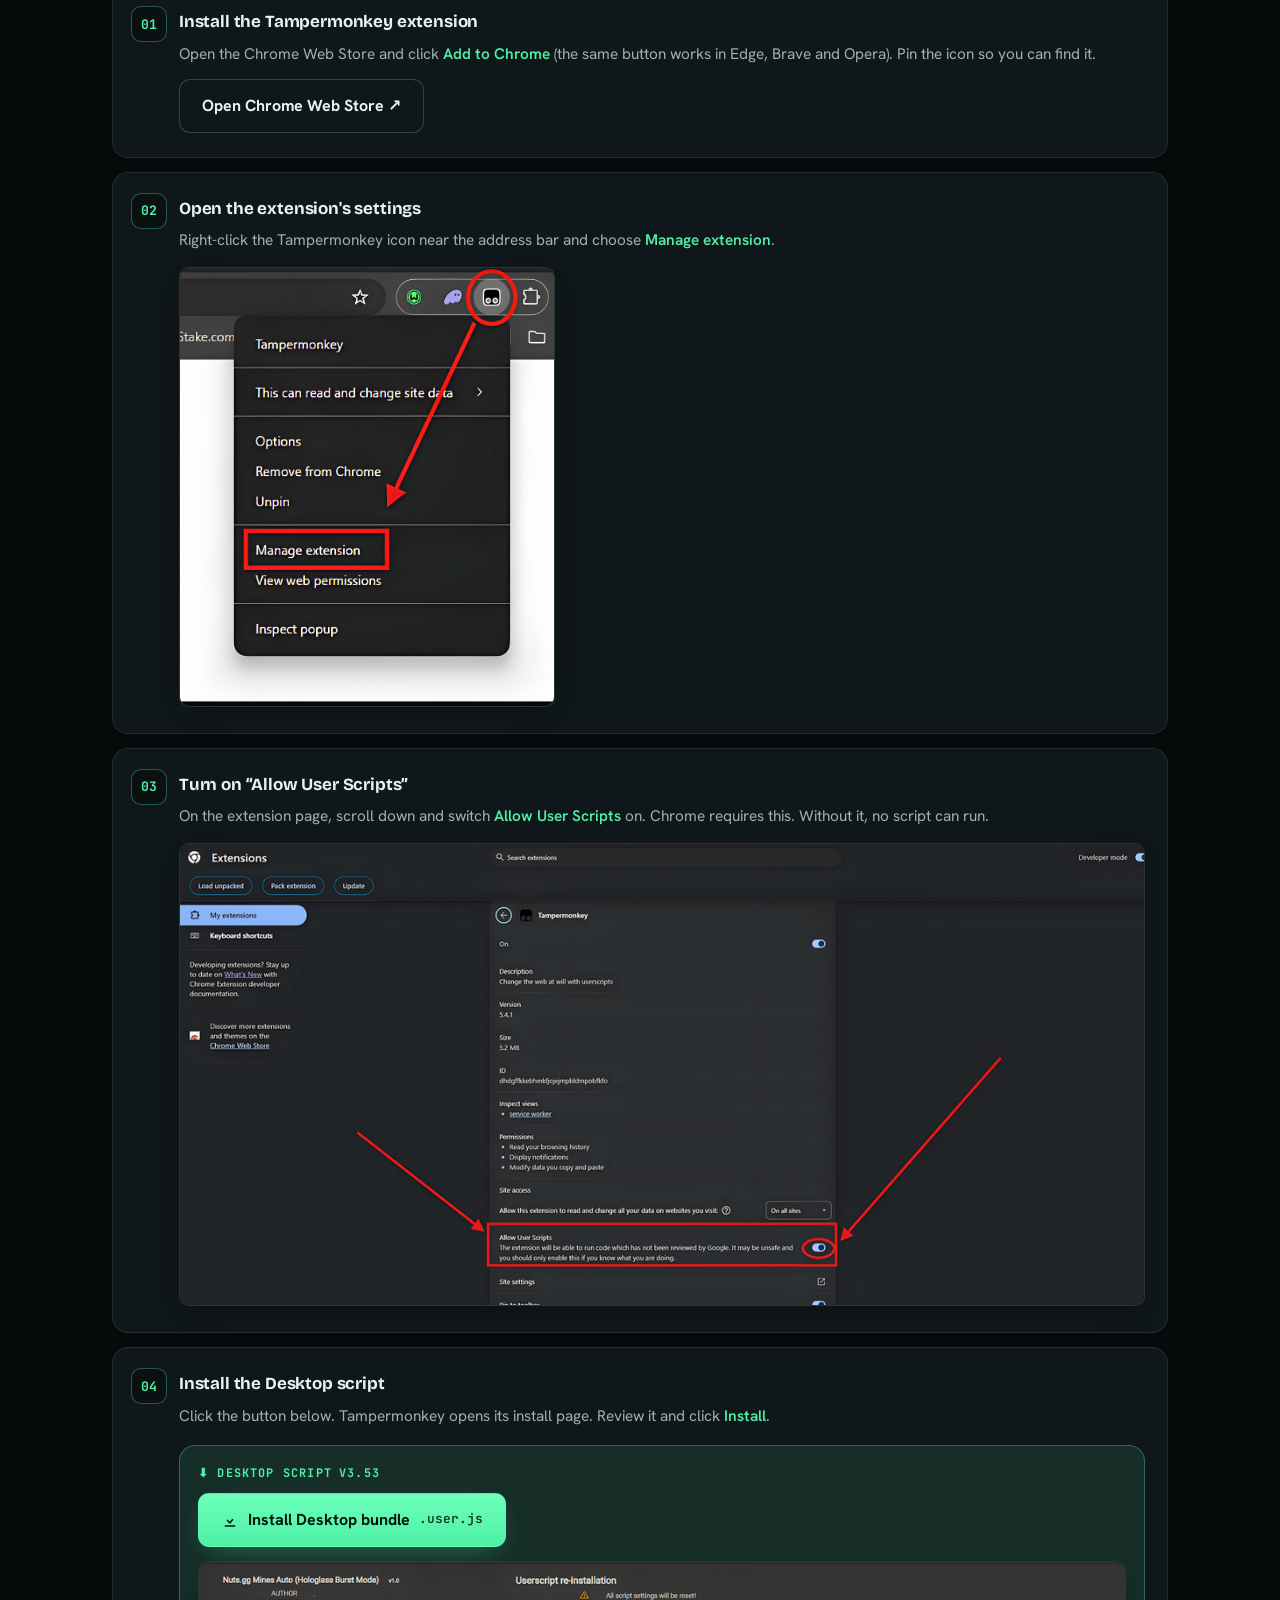
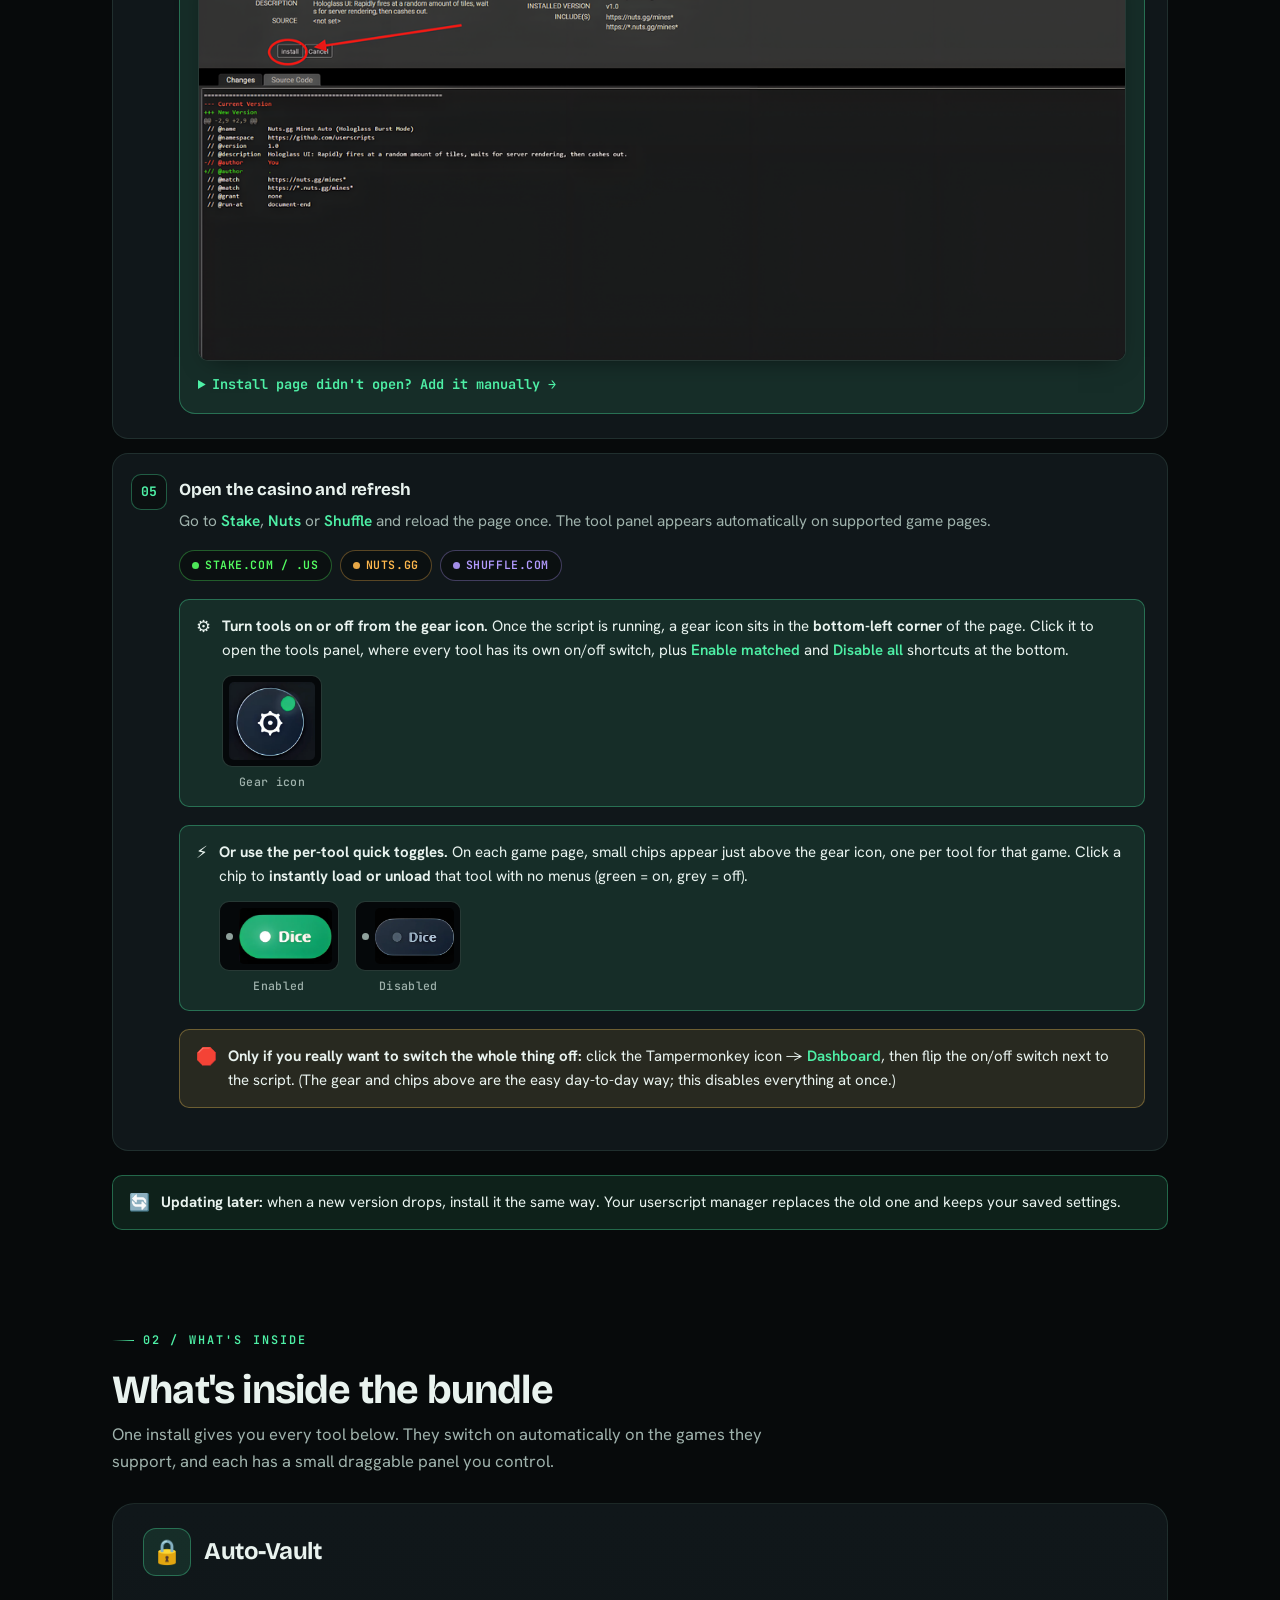
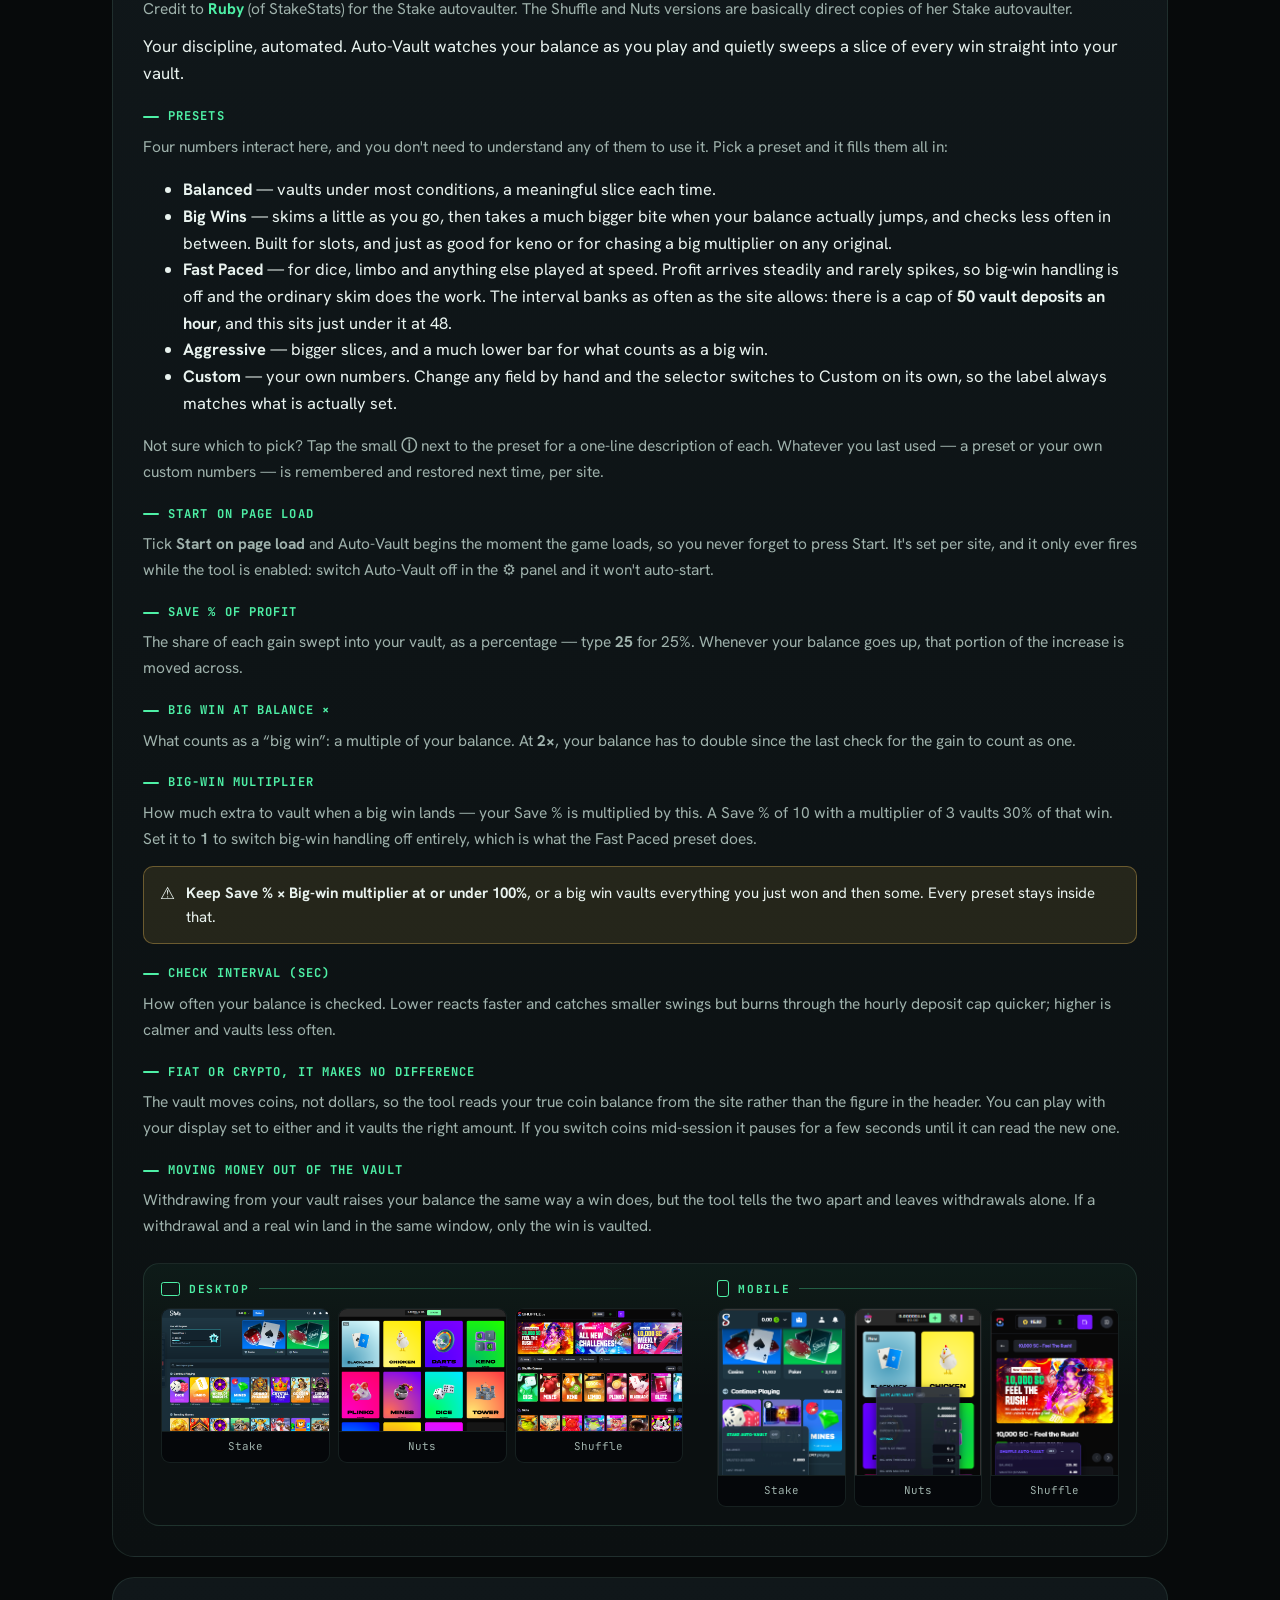
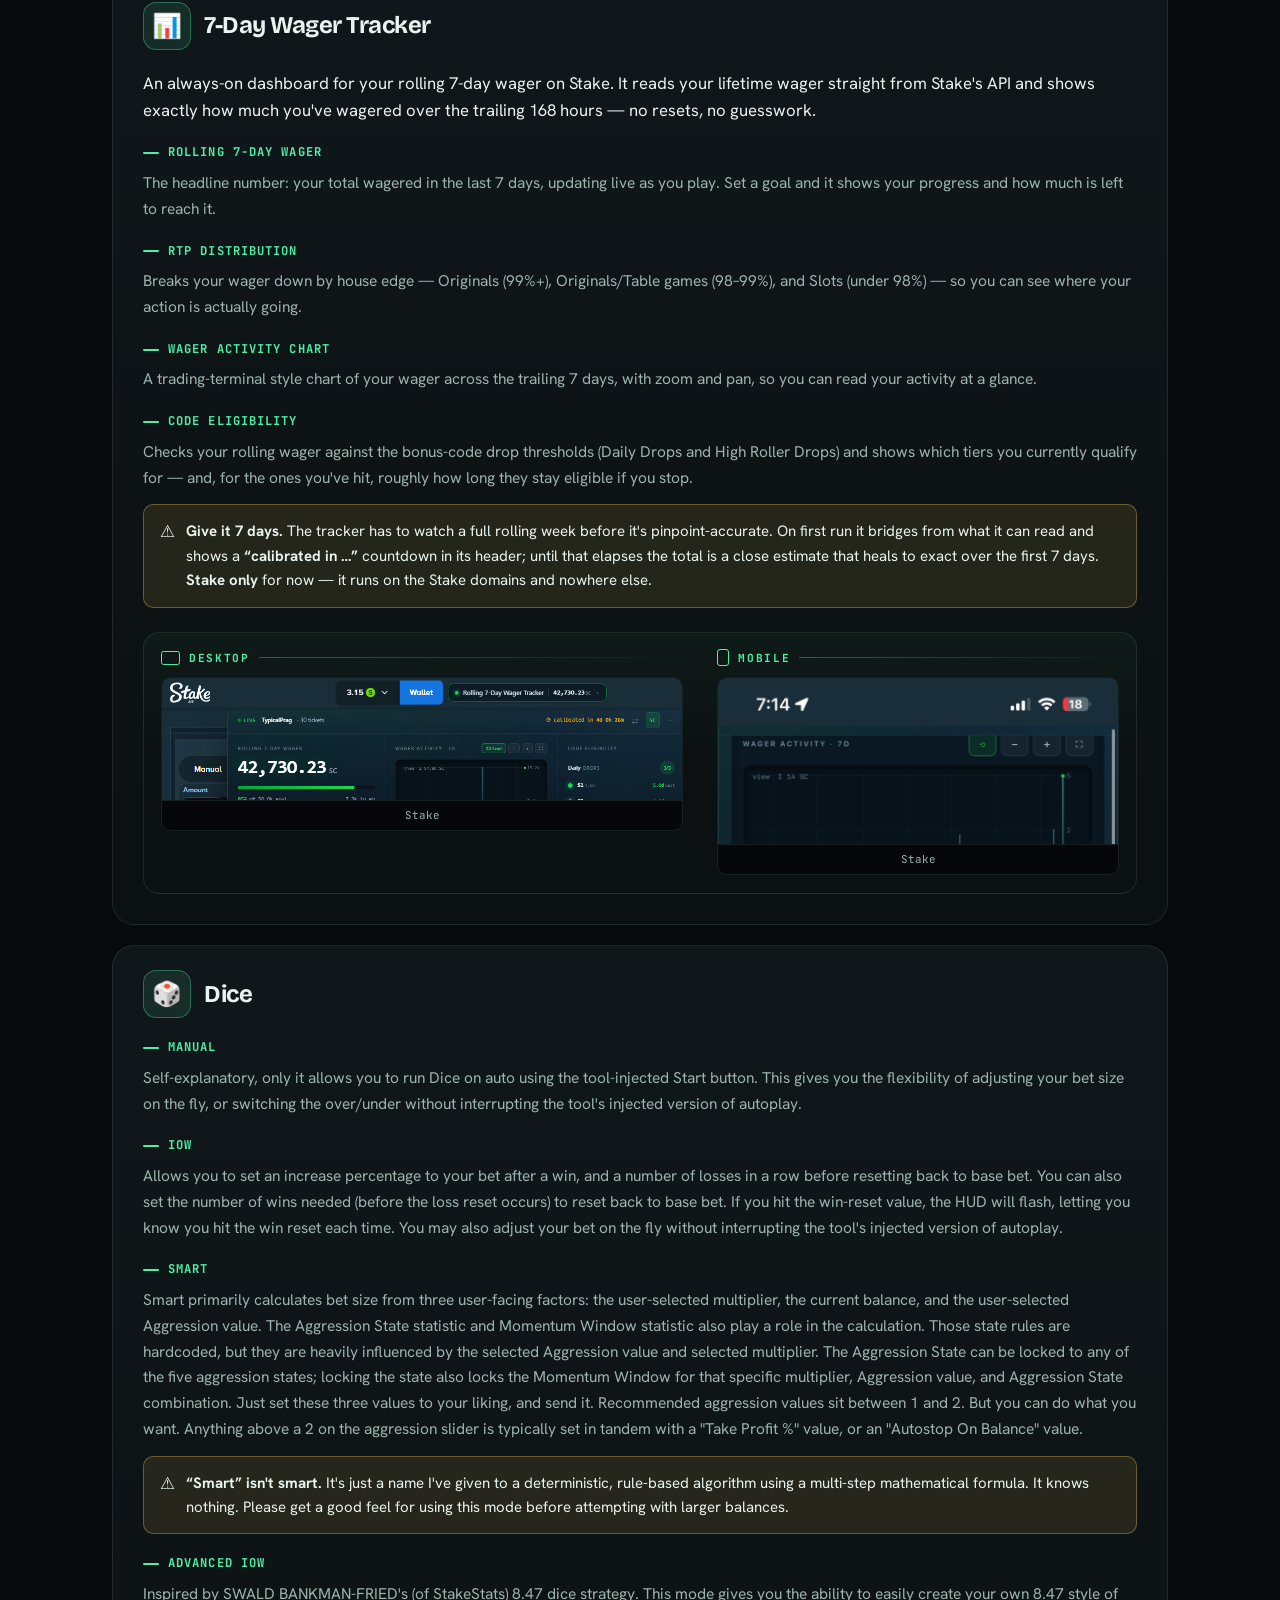
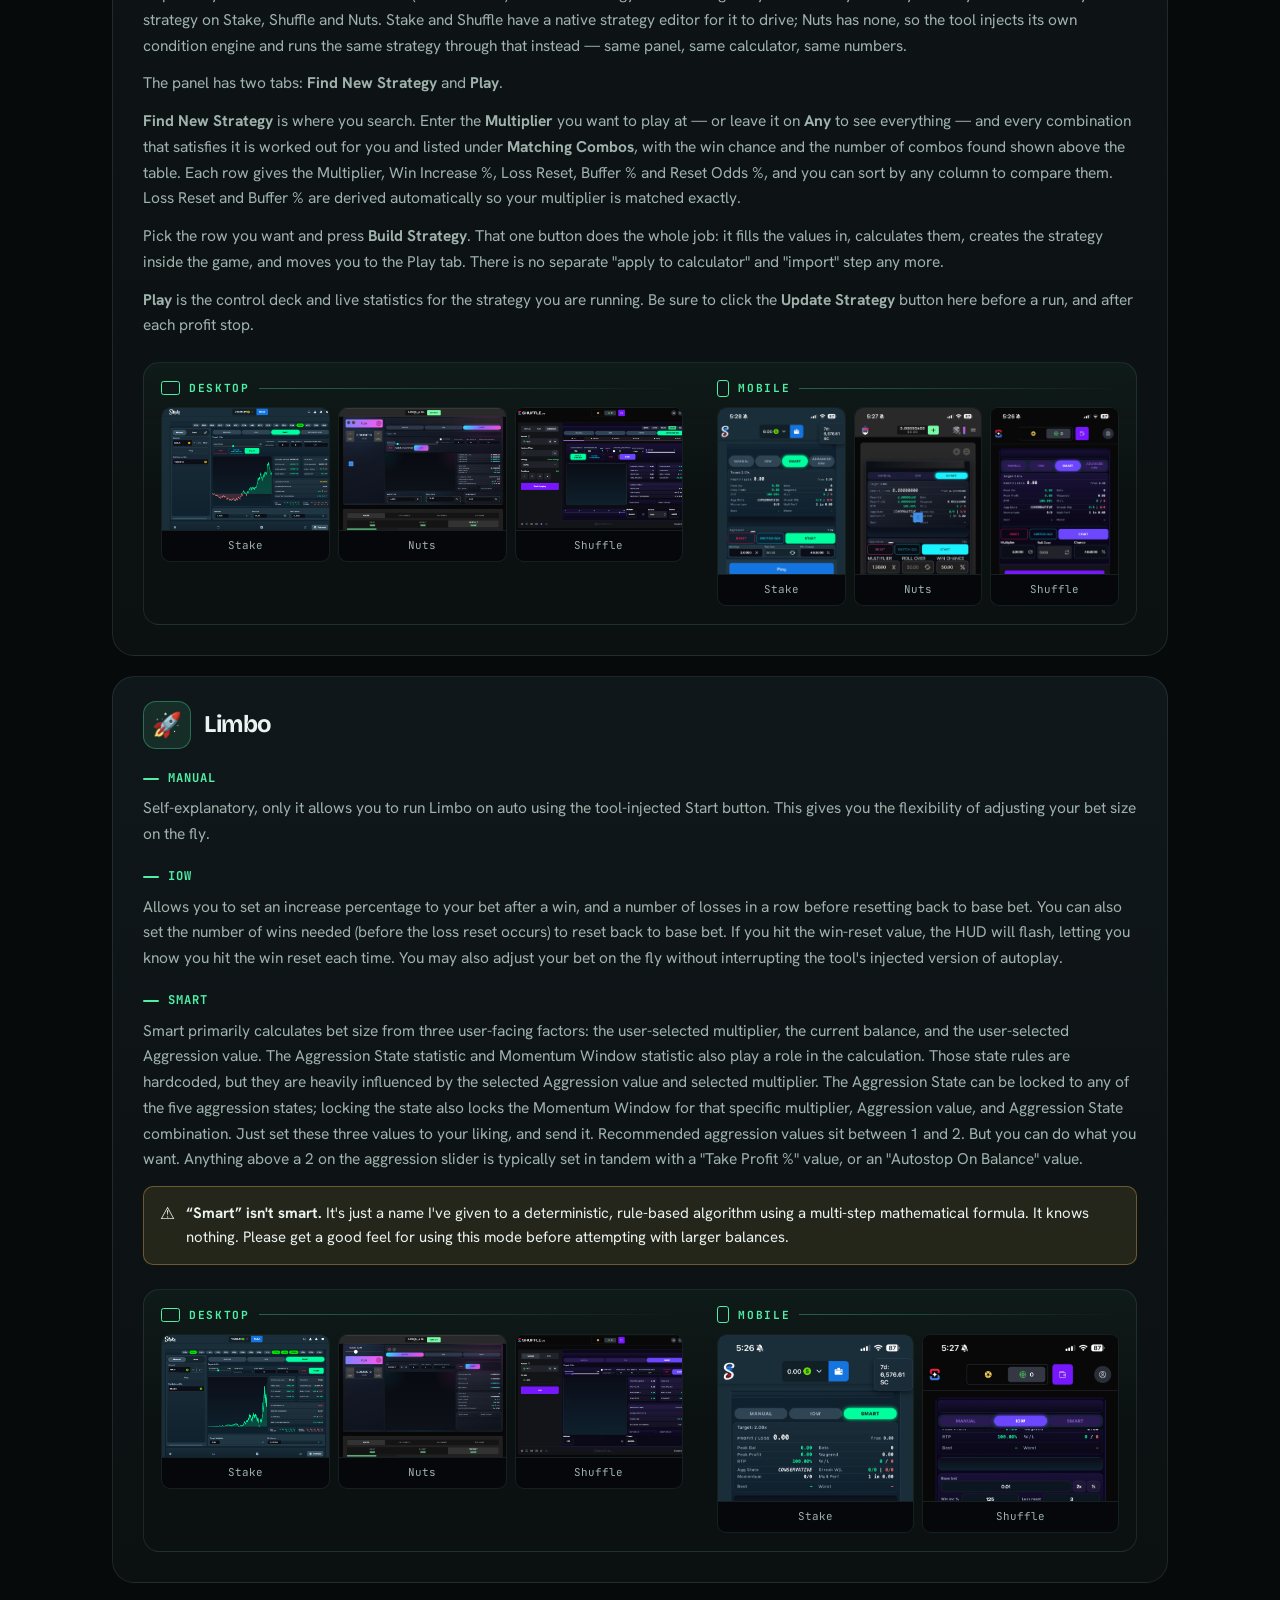
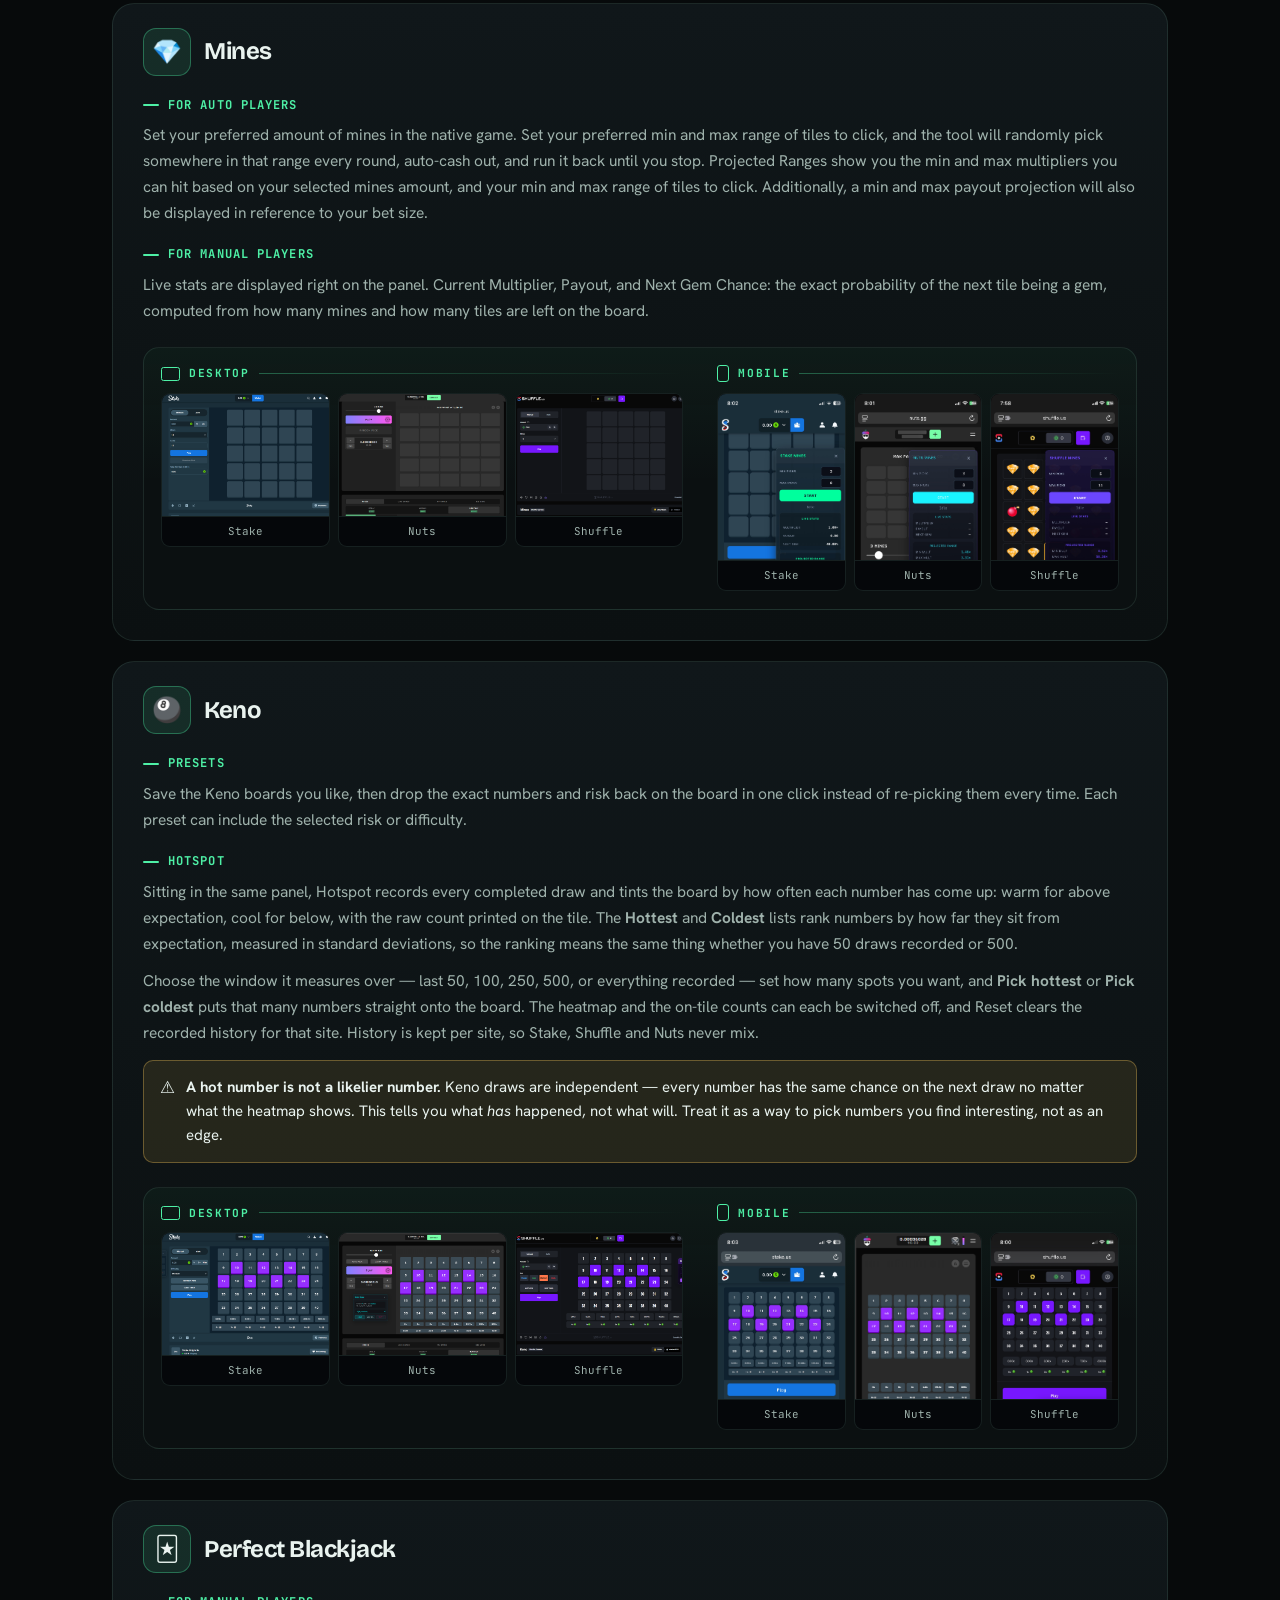
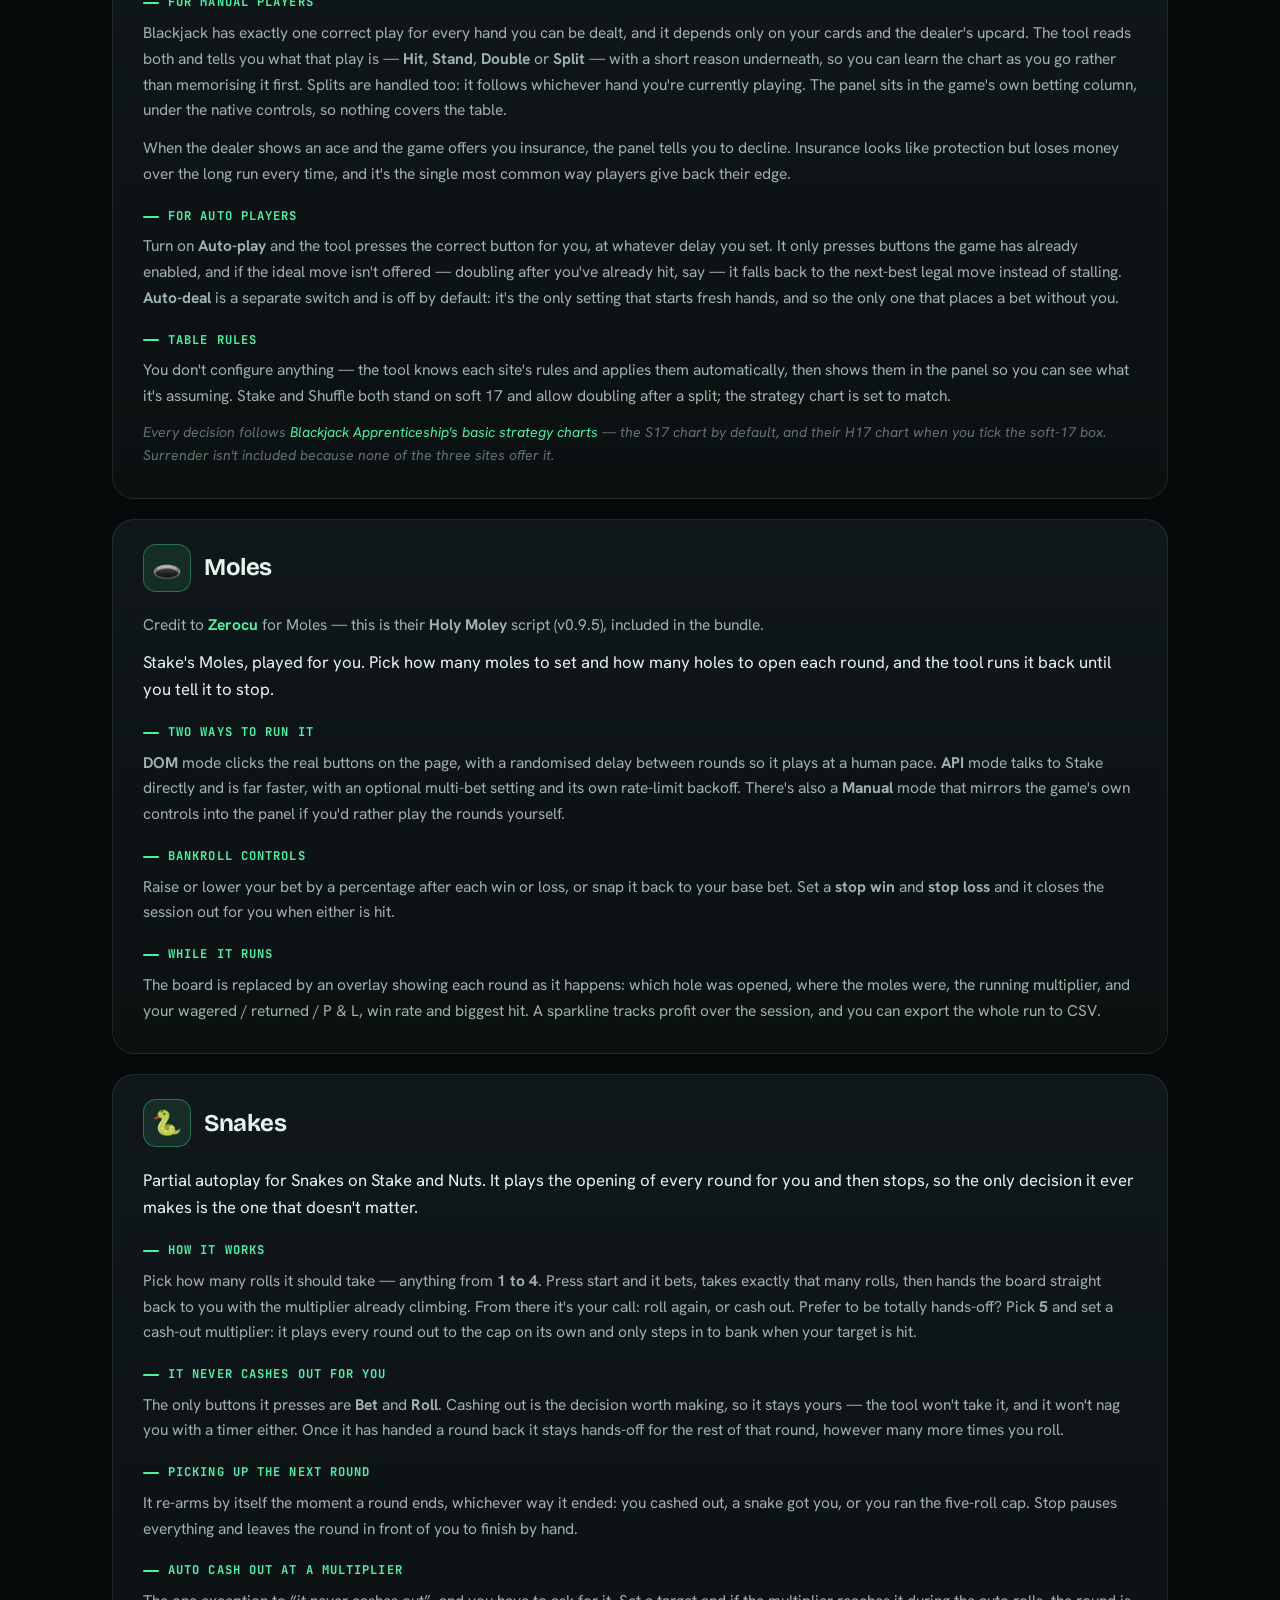
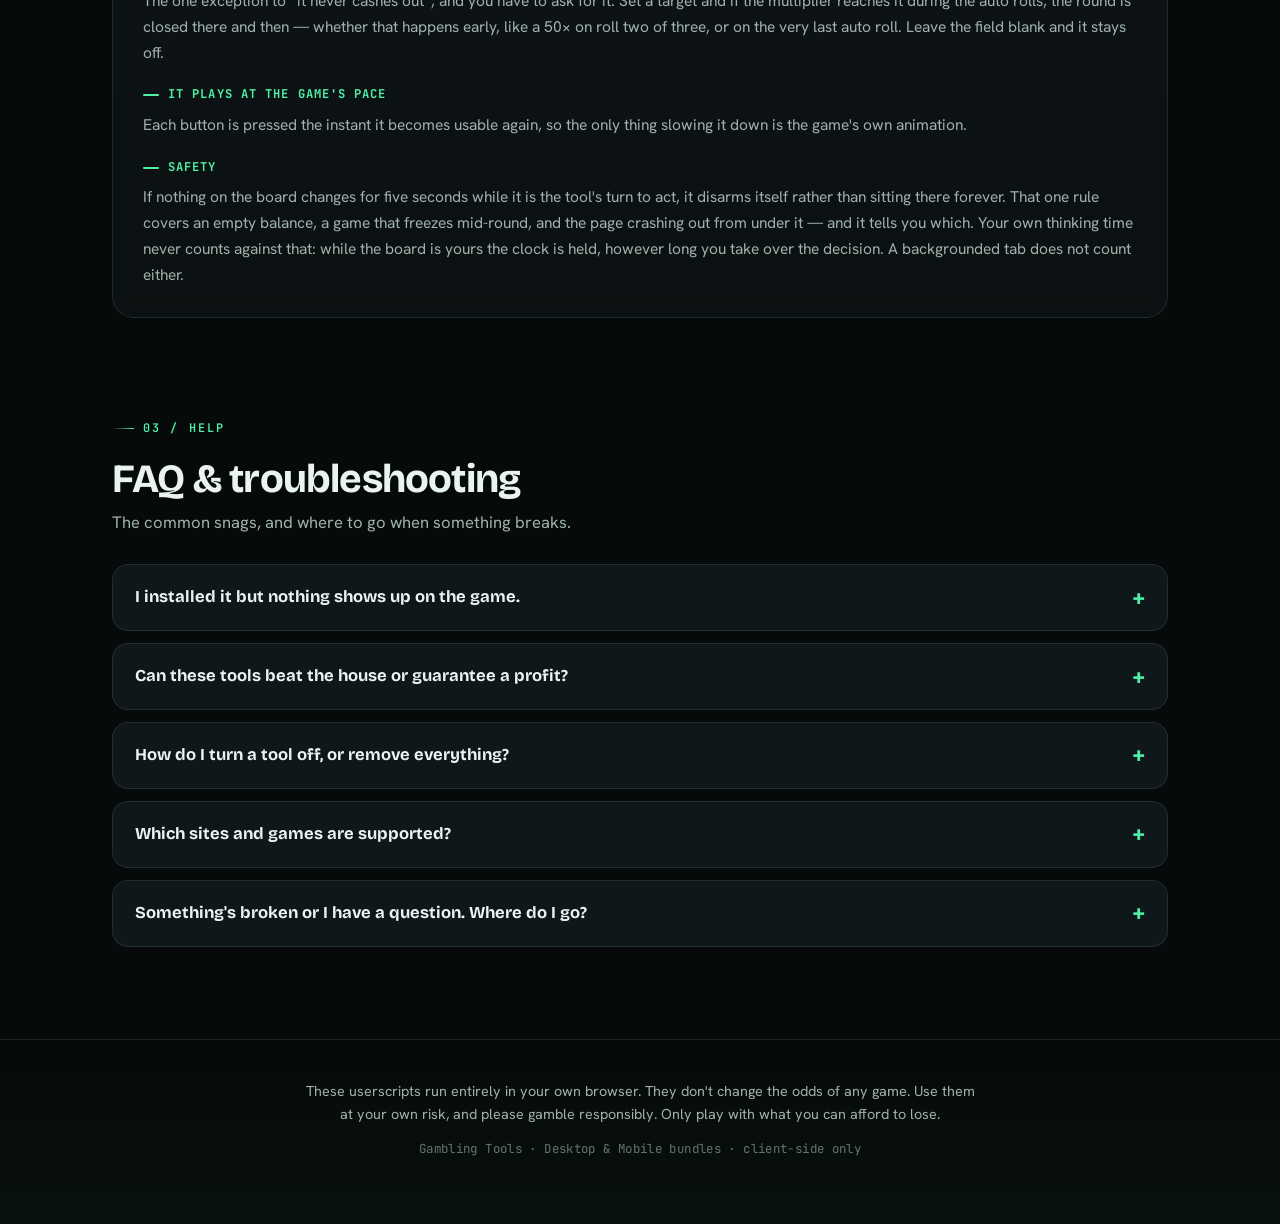
==== commit 48fb4a92: "Snakes 5-roll full-auto, AV minimized cleanup + mobile auto-start, speed cap 10x Refinements from te" ====
--- a/index.html
+++ b/index.html
@@ -672,7 +672,7 @@
             <div class="tool-copy">
             <p class="plain">Partial autoplay for Snakes on Stake and Nuts. It plays the opening of every round for you and then stops, so the only decision it ever makes is the one that doesn't matter.</p>
             <div class="mode-h">How it works</div>
-            <p>Pick how many rolls it should take &mdash; anything from <b>1 to 4</b>, against the game's five-roll cap. Press start and it bets, takes exactly that many rolls, then hands the board straight back to you with the multiplier already climbing. From there it's your call: roll again, or cash out.</p>
+            <p>Pick how many rolls it should take &mdash; anything from <b>1 to 4</b>. Press start and it bets, takes exactly that many rolls, then hands the board straight back to you with the multiplier already climbing. From there it's your call: roll again, or cash out. Prefer to be totally hands-off? Pick <b>5</b> and set a cash-out multiplier: it plays every round out to the cap on its own and only steps in to bank when your target is hit.</p>
             <div class="mode-h">It never cashes out for you</div>
             <p>The only buttons it presses are <b>Bet</b> and <b>Roll</b>. Cashing out is the decision worth making, so it stays yours &mdash; the tool won't take it, and it won't nag you with a timer either. Once it has handed a round back it stays hands-off for the rest of that round, however many more times you roll.</p>
             <div class="mode-h">Picking up the next round</div>
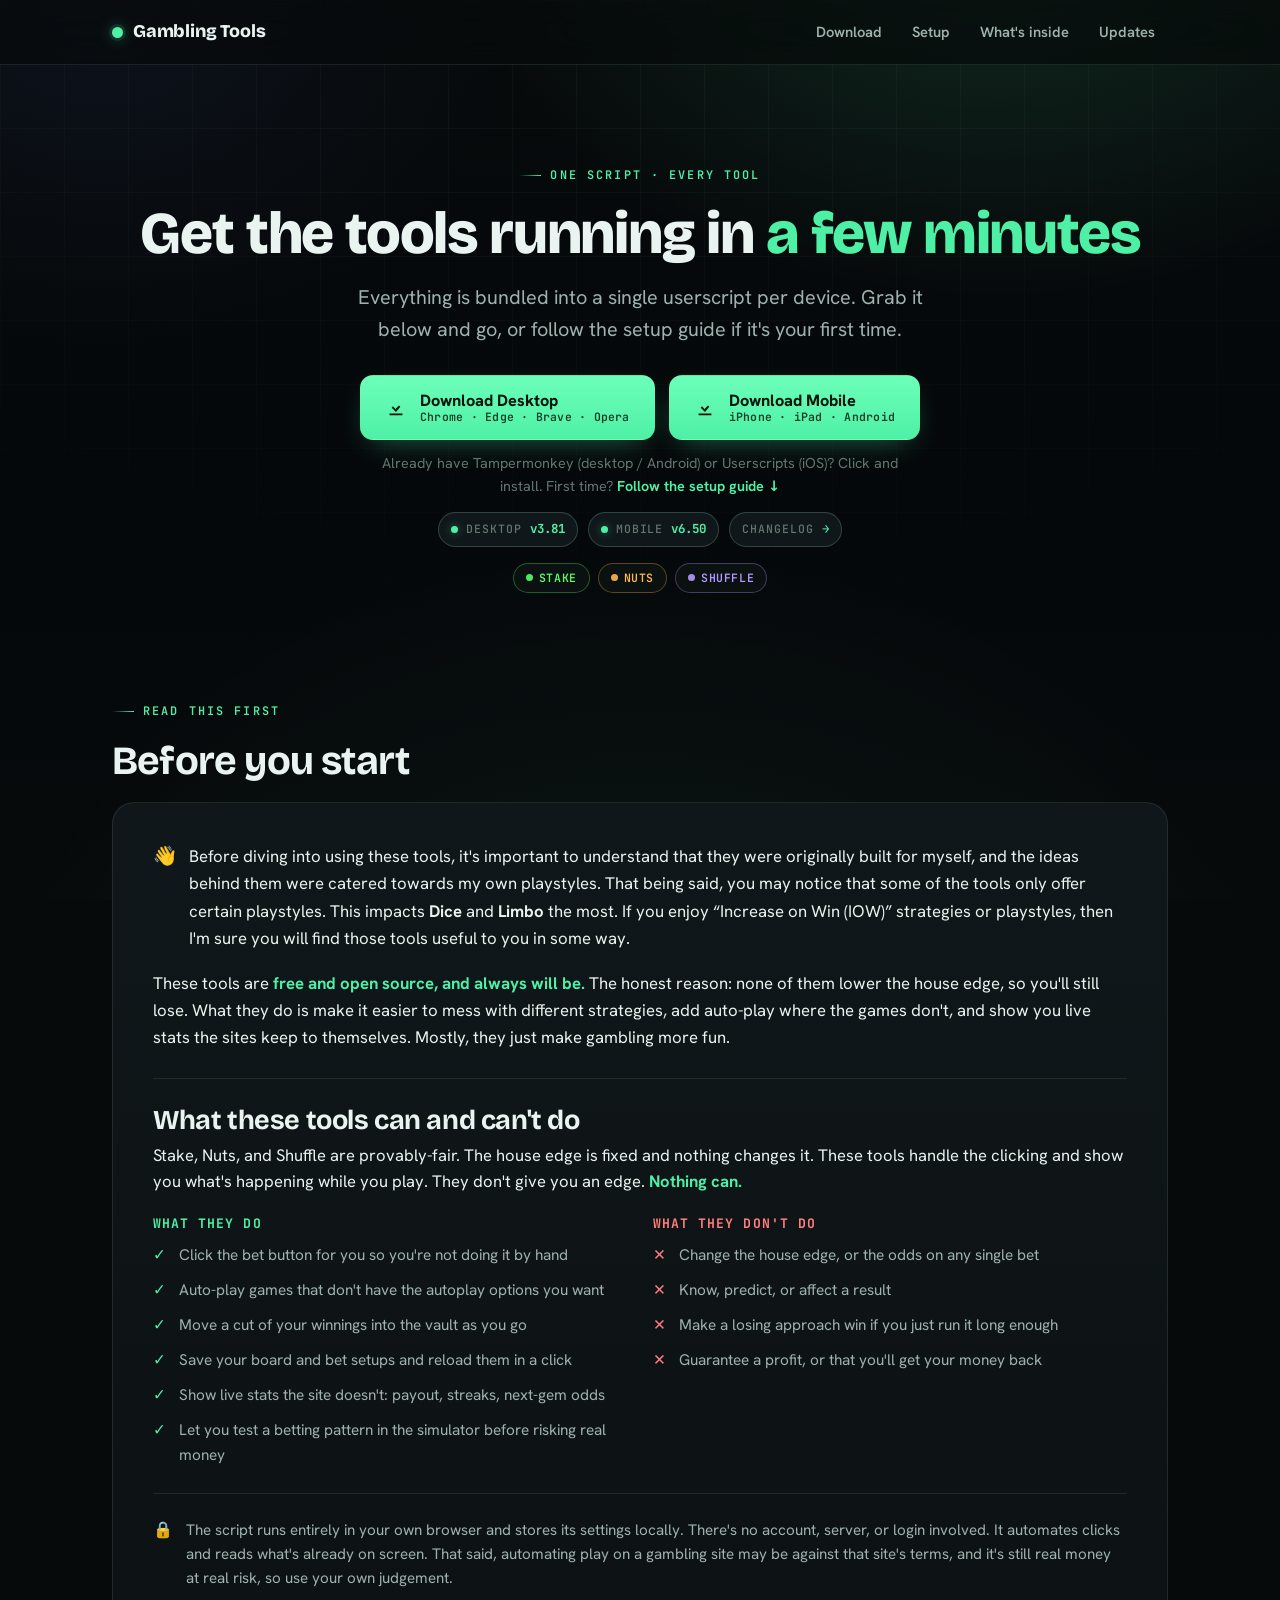
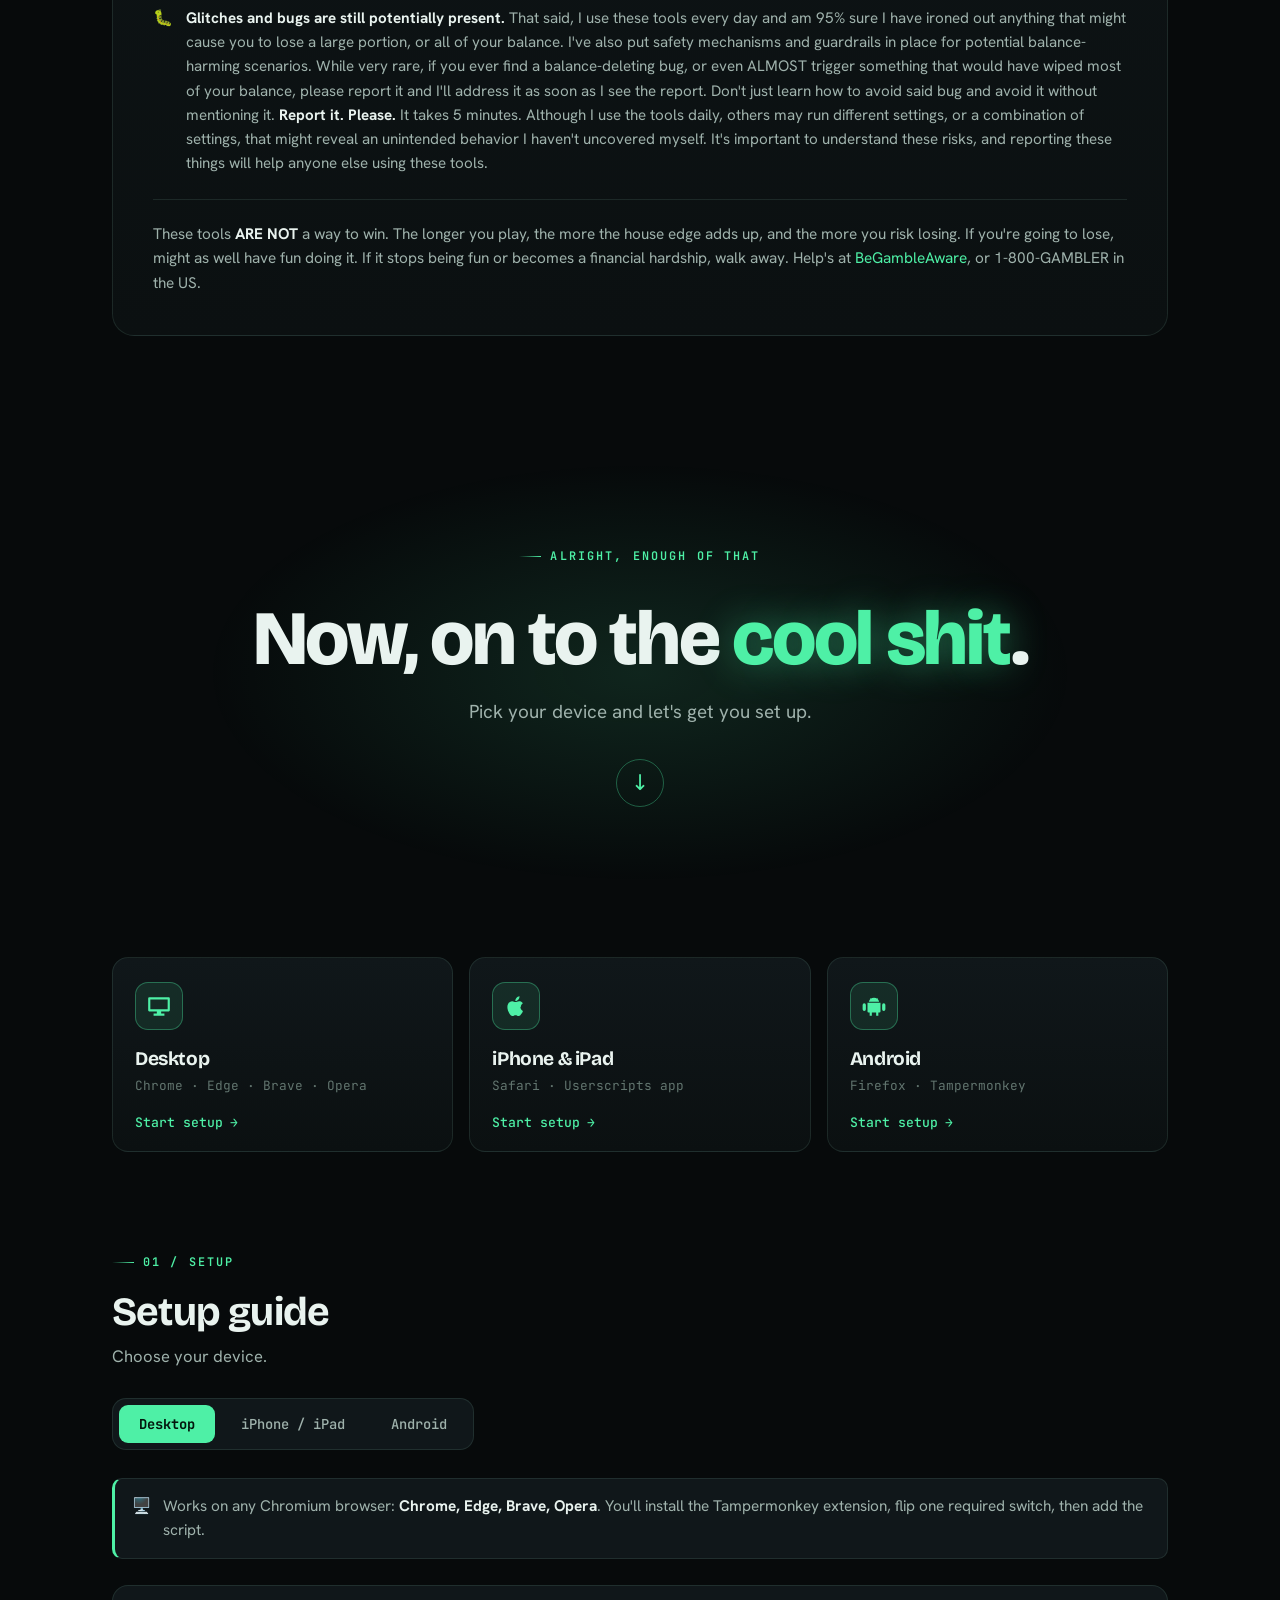
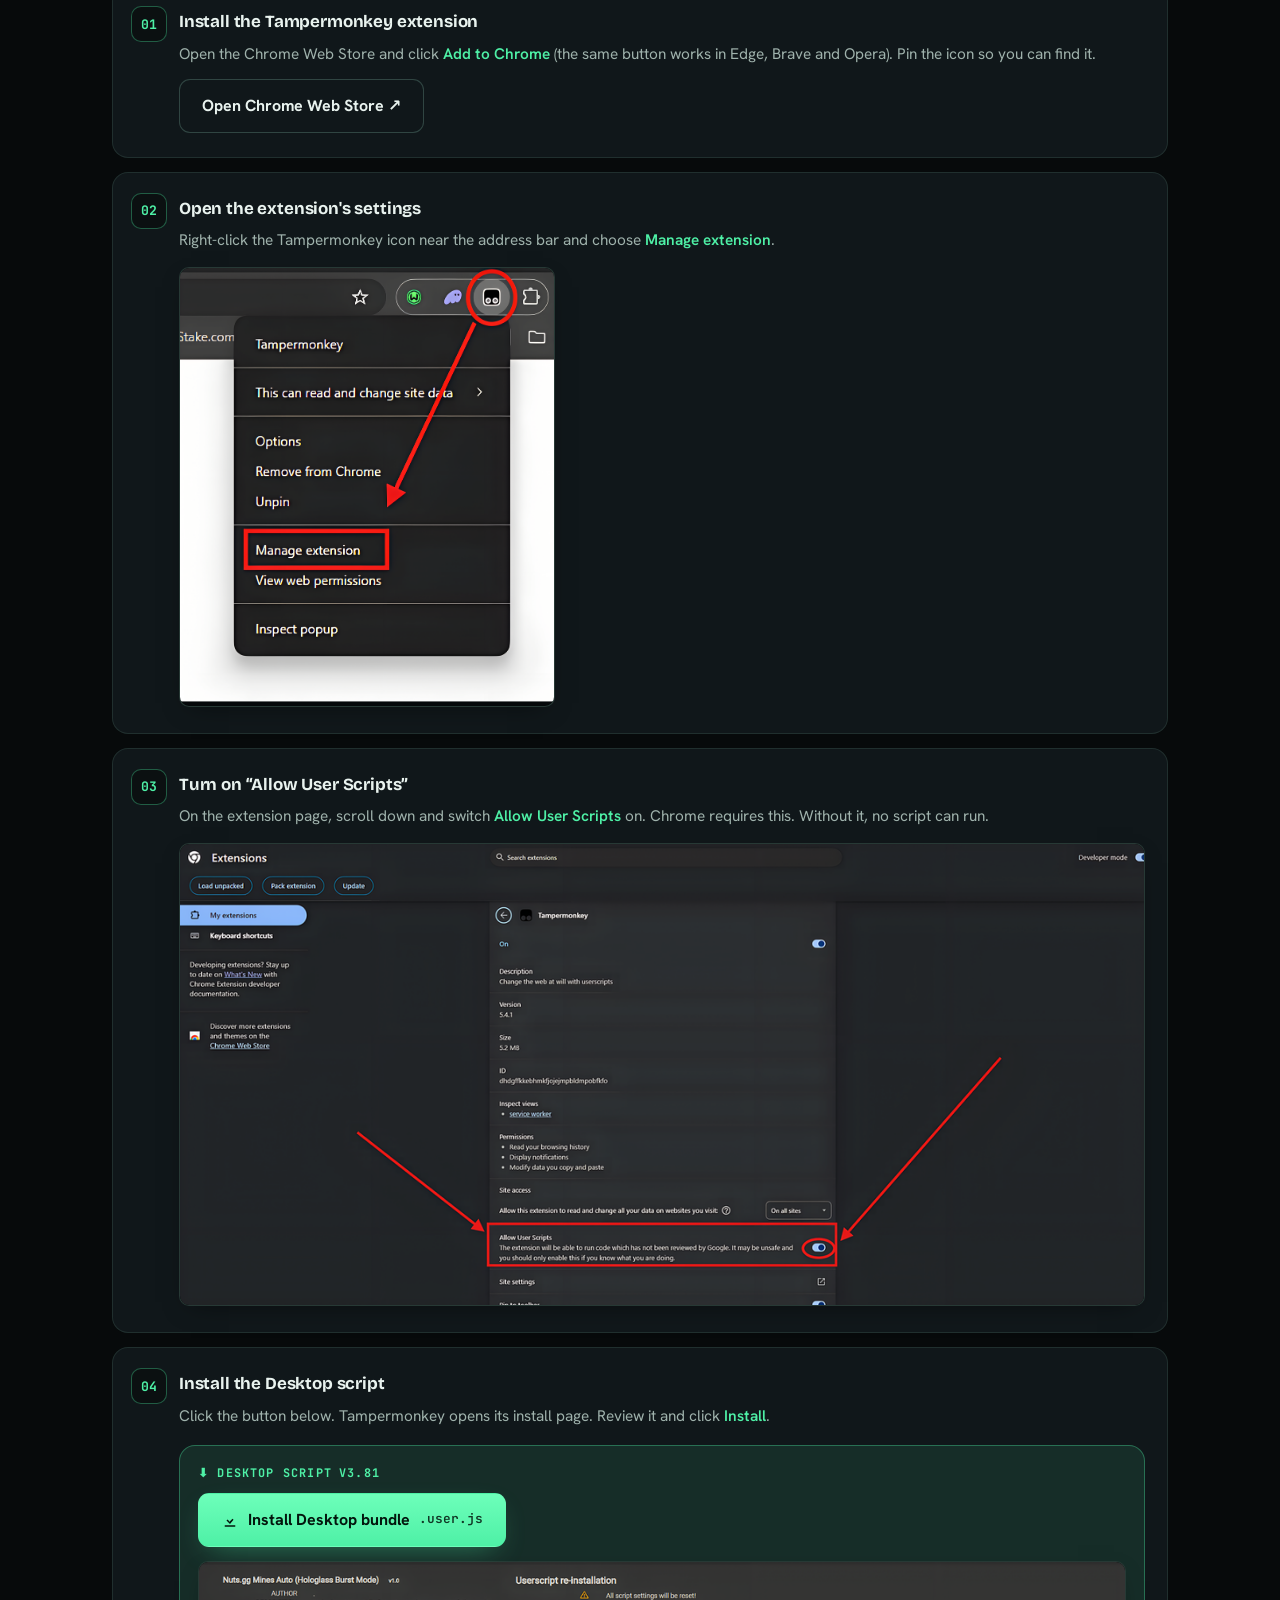
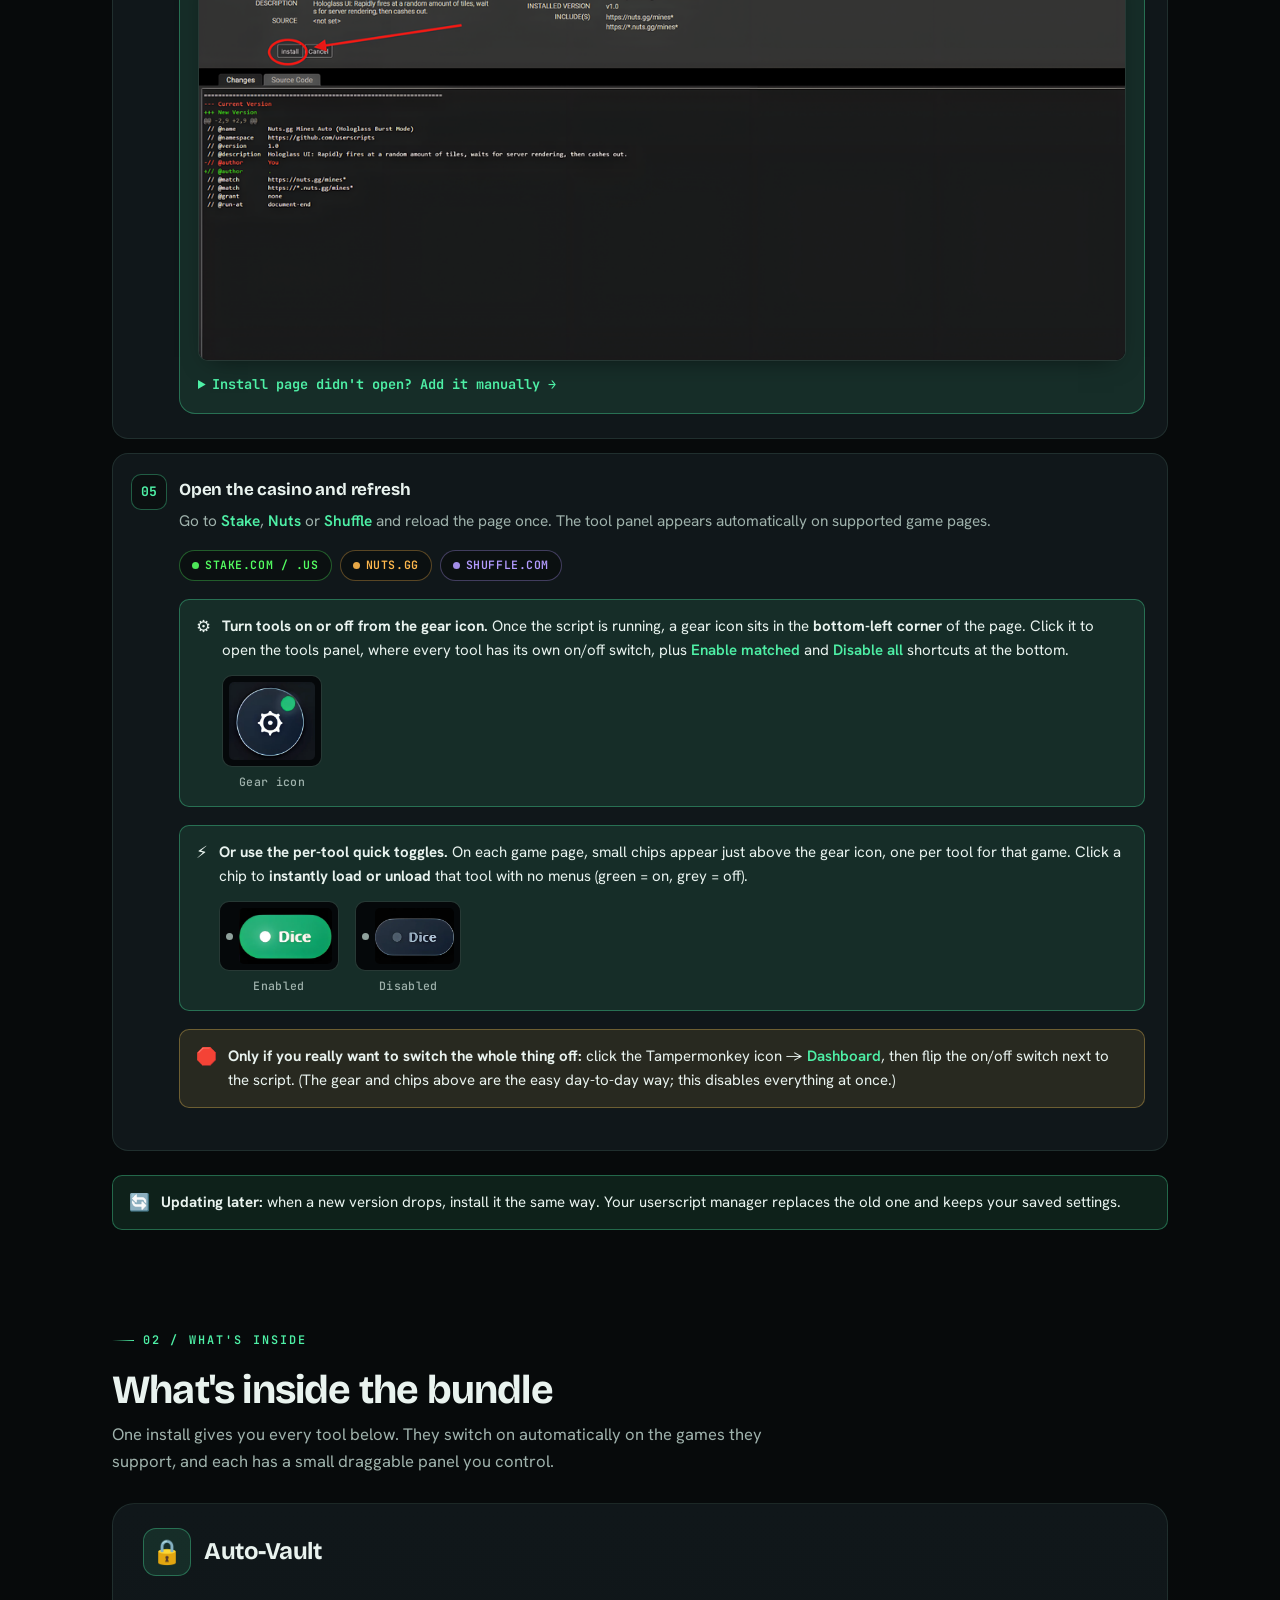
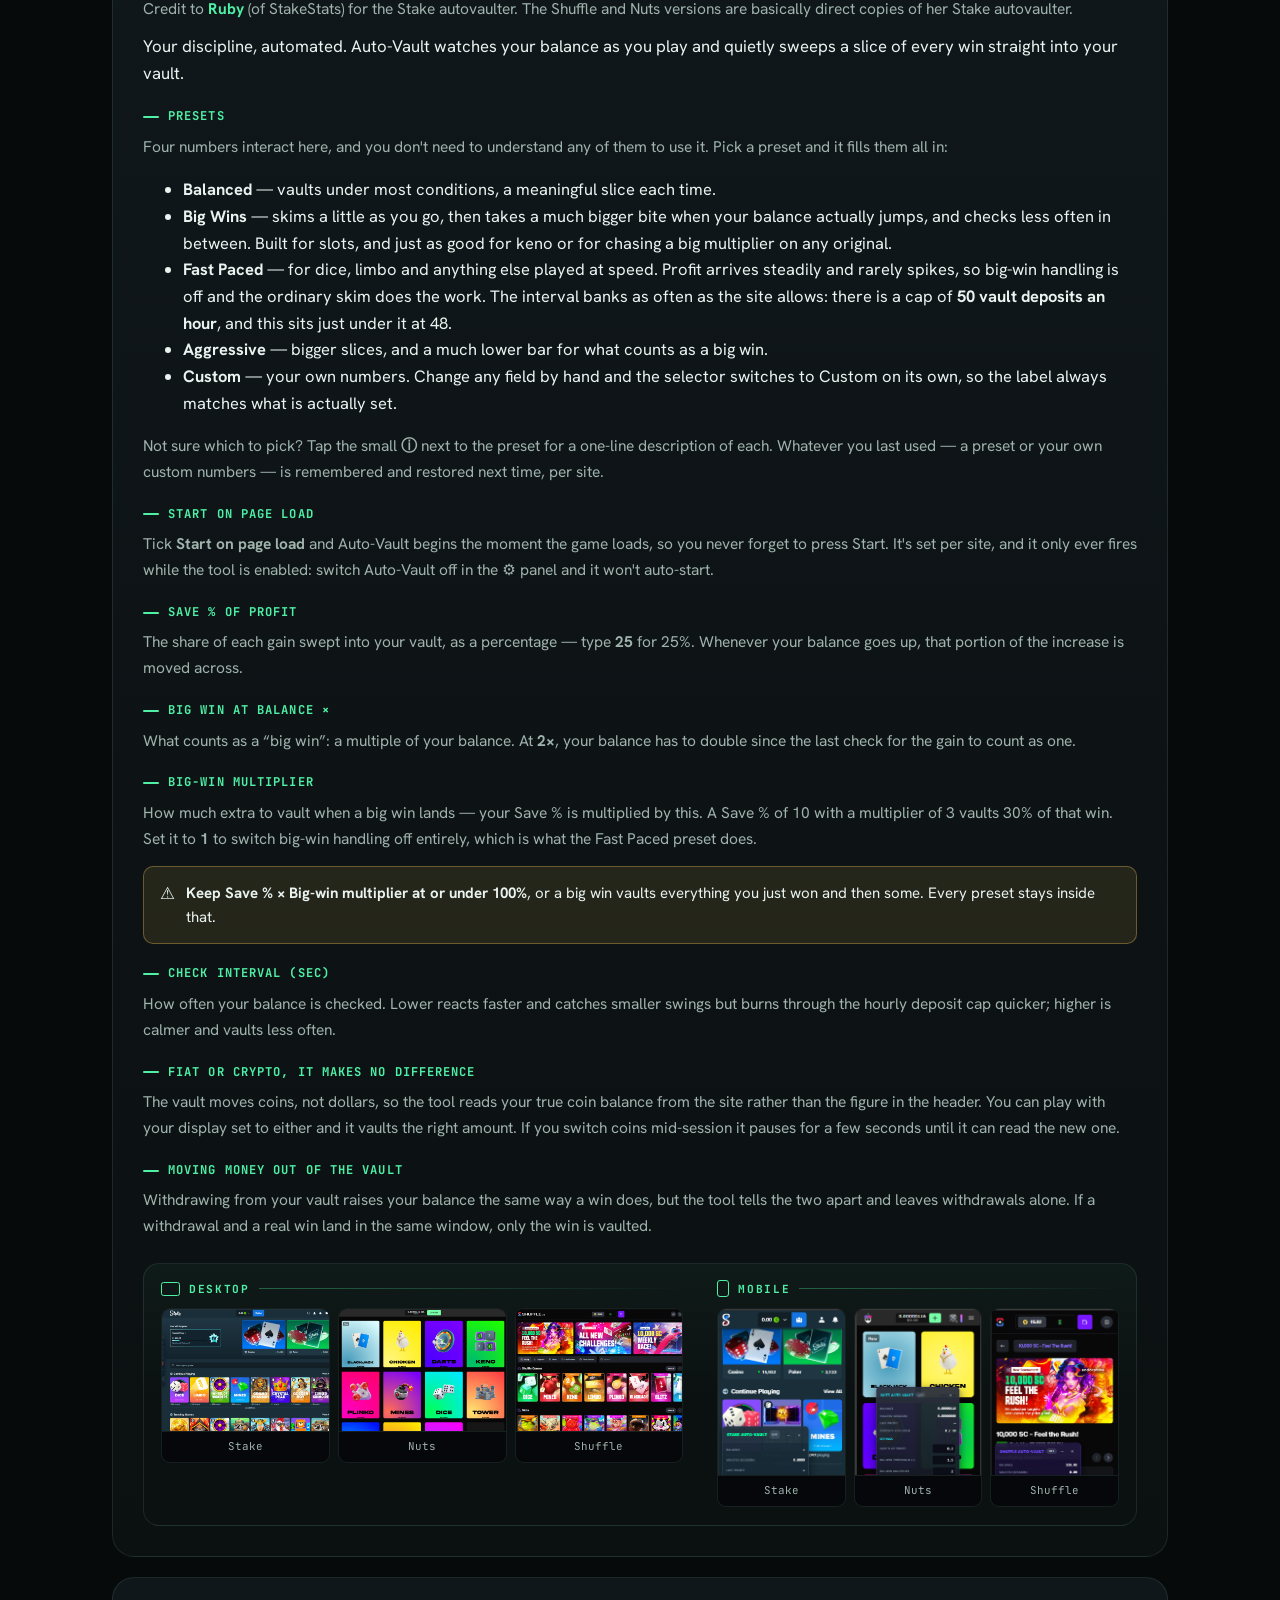
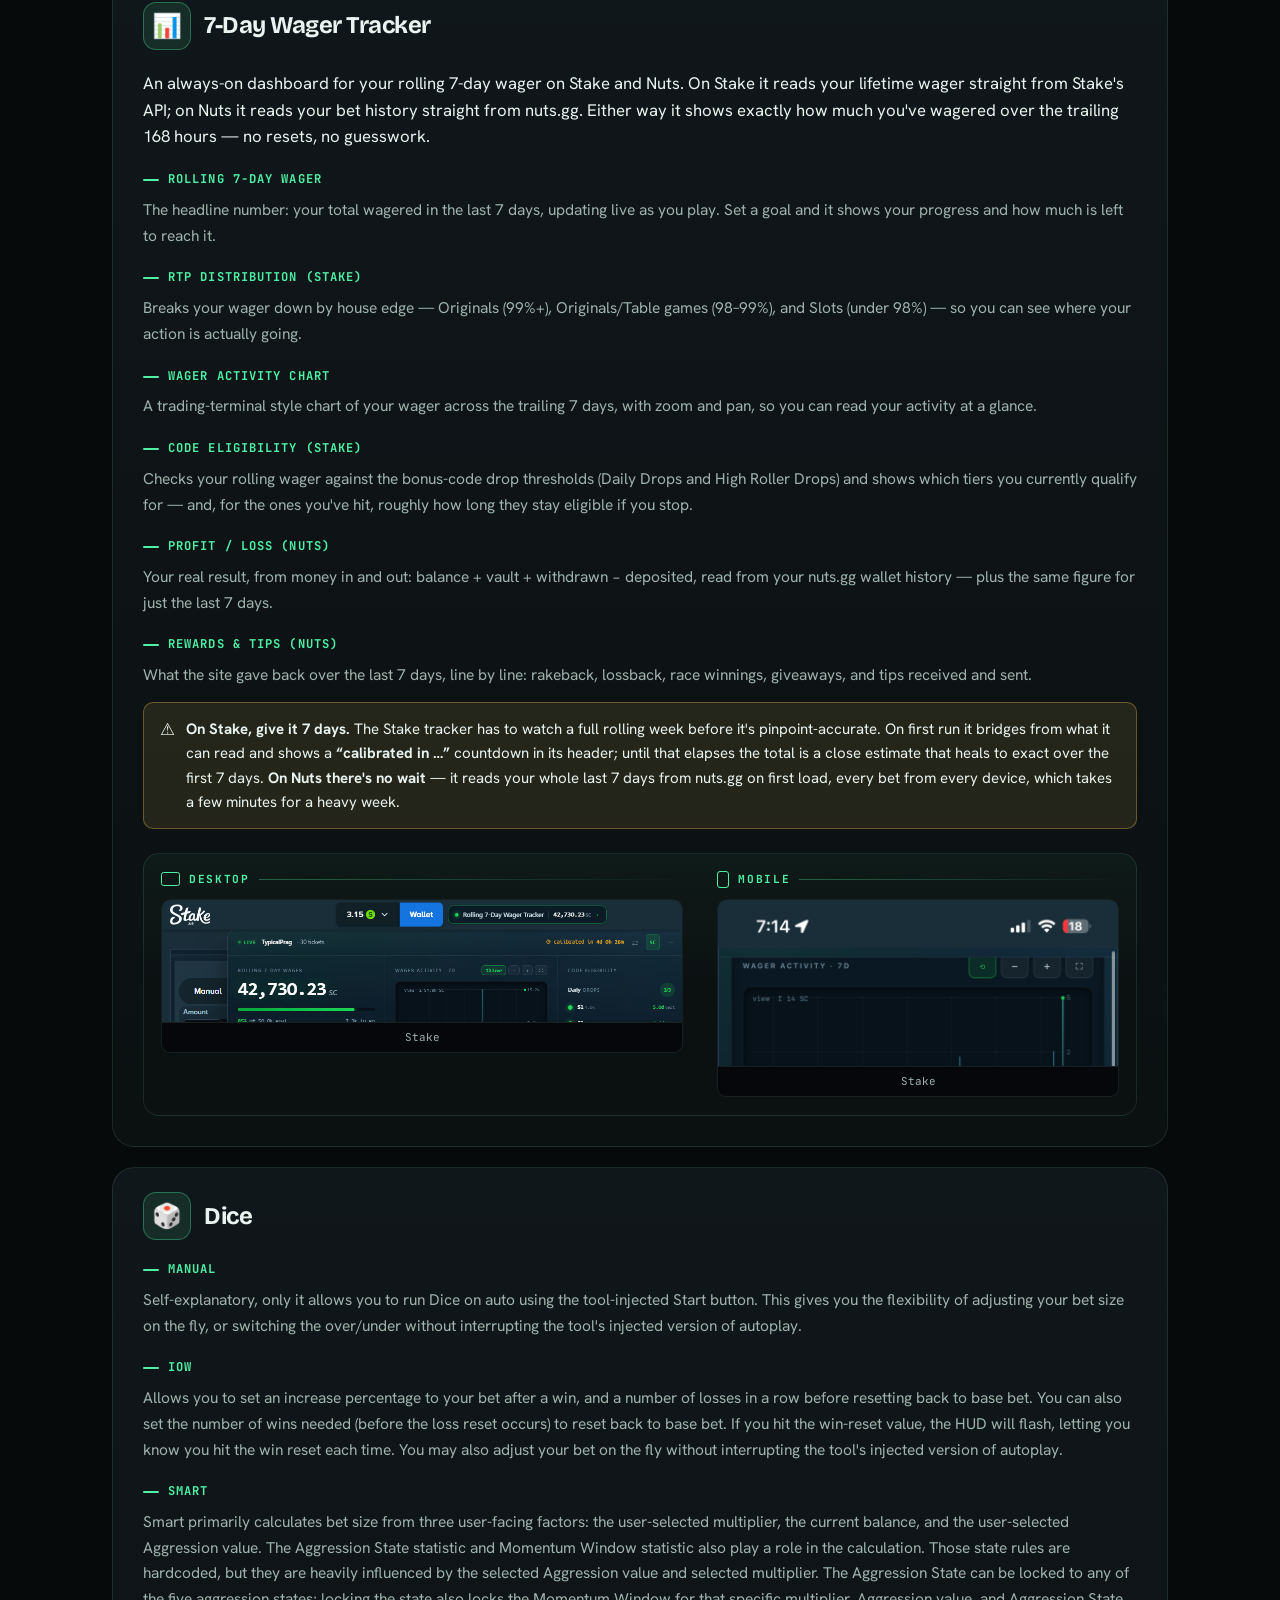
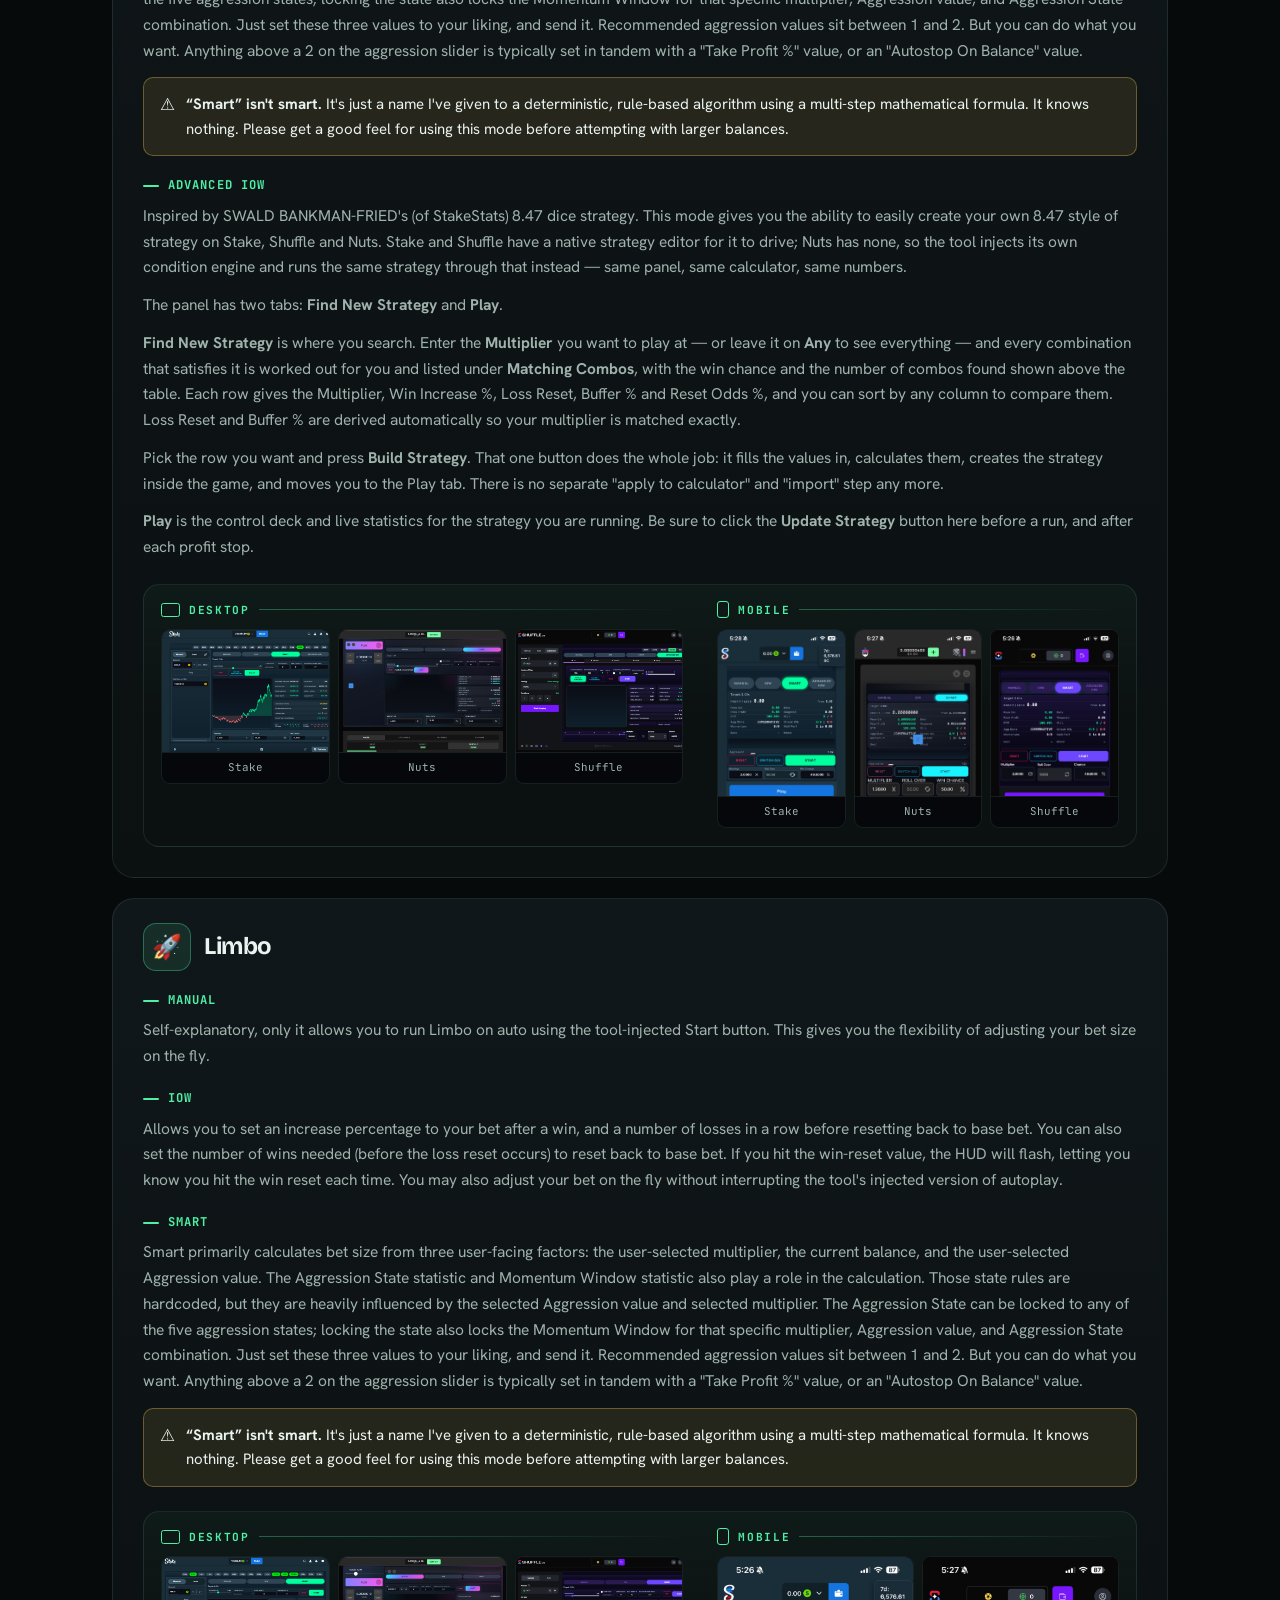
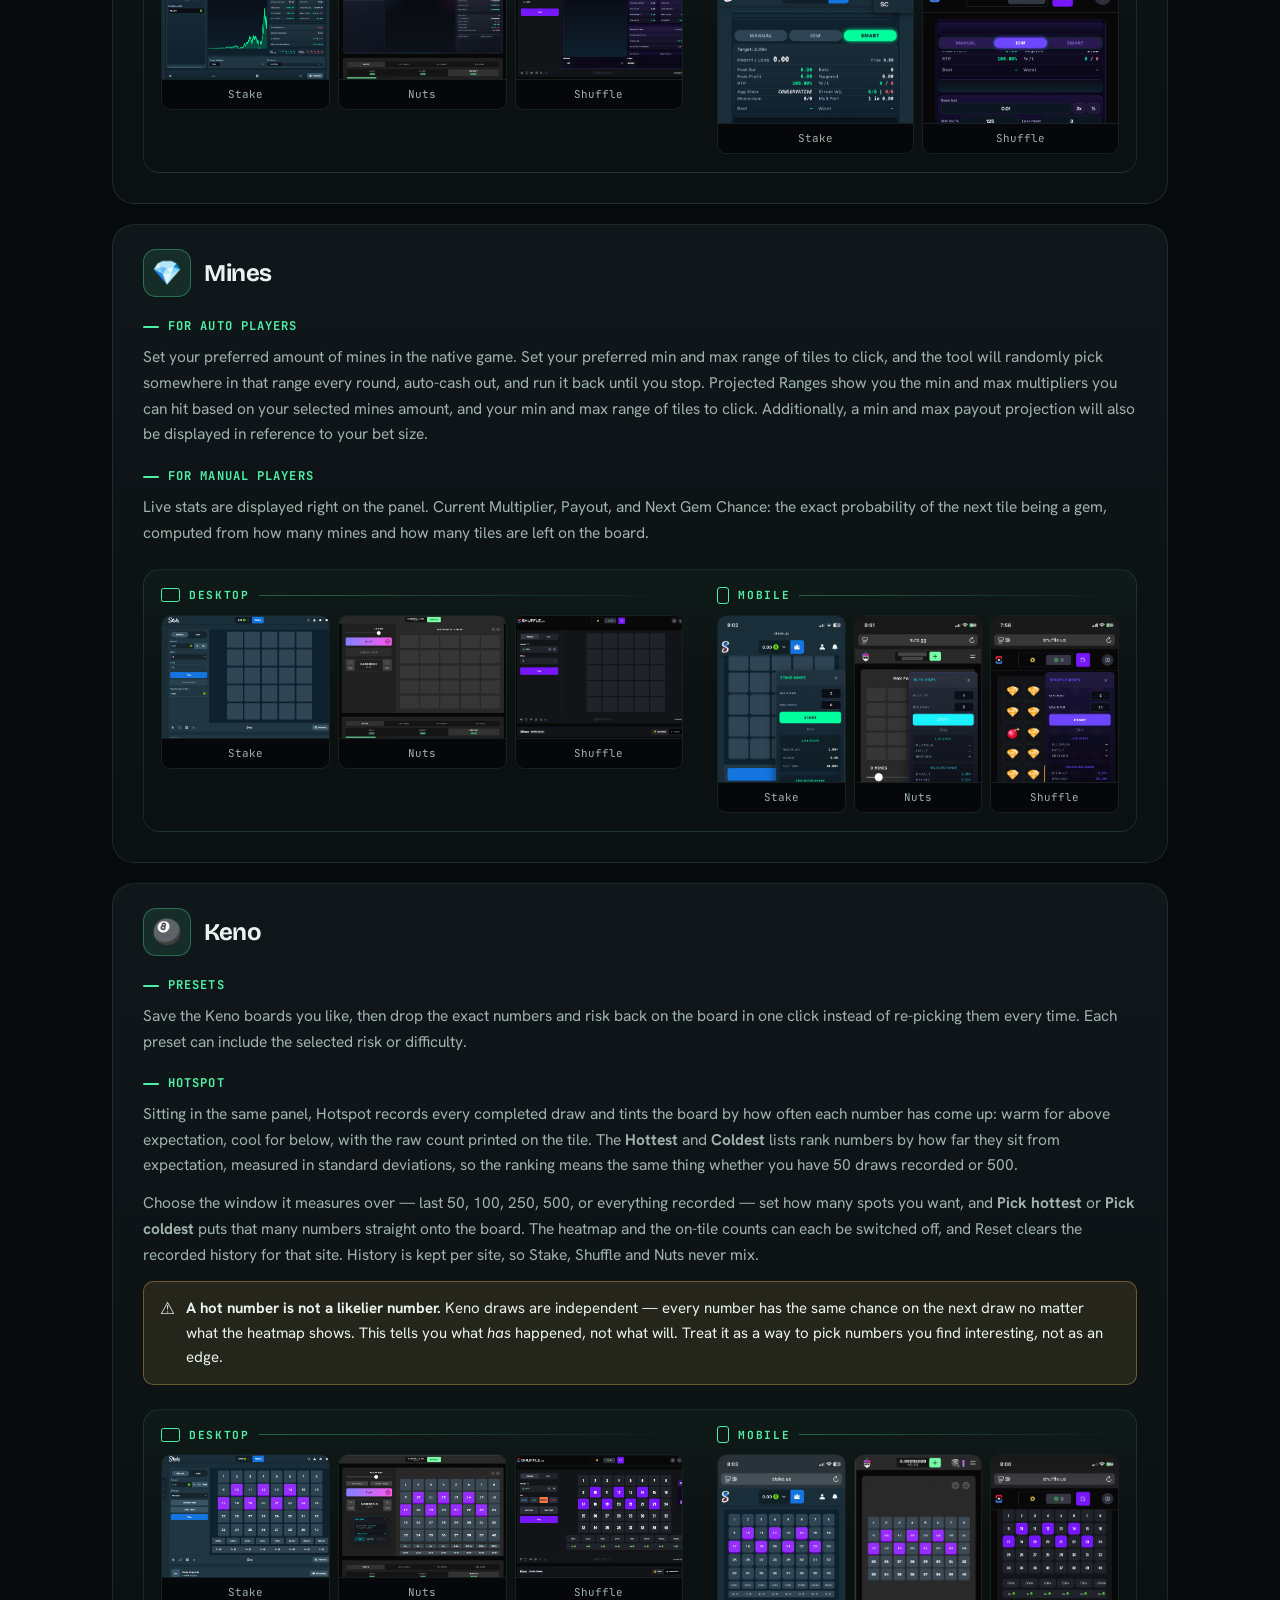
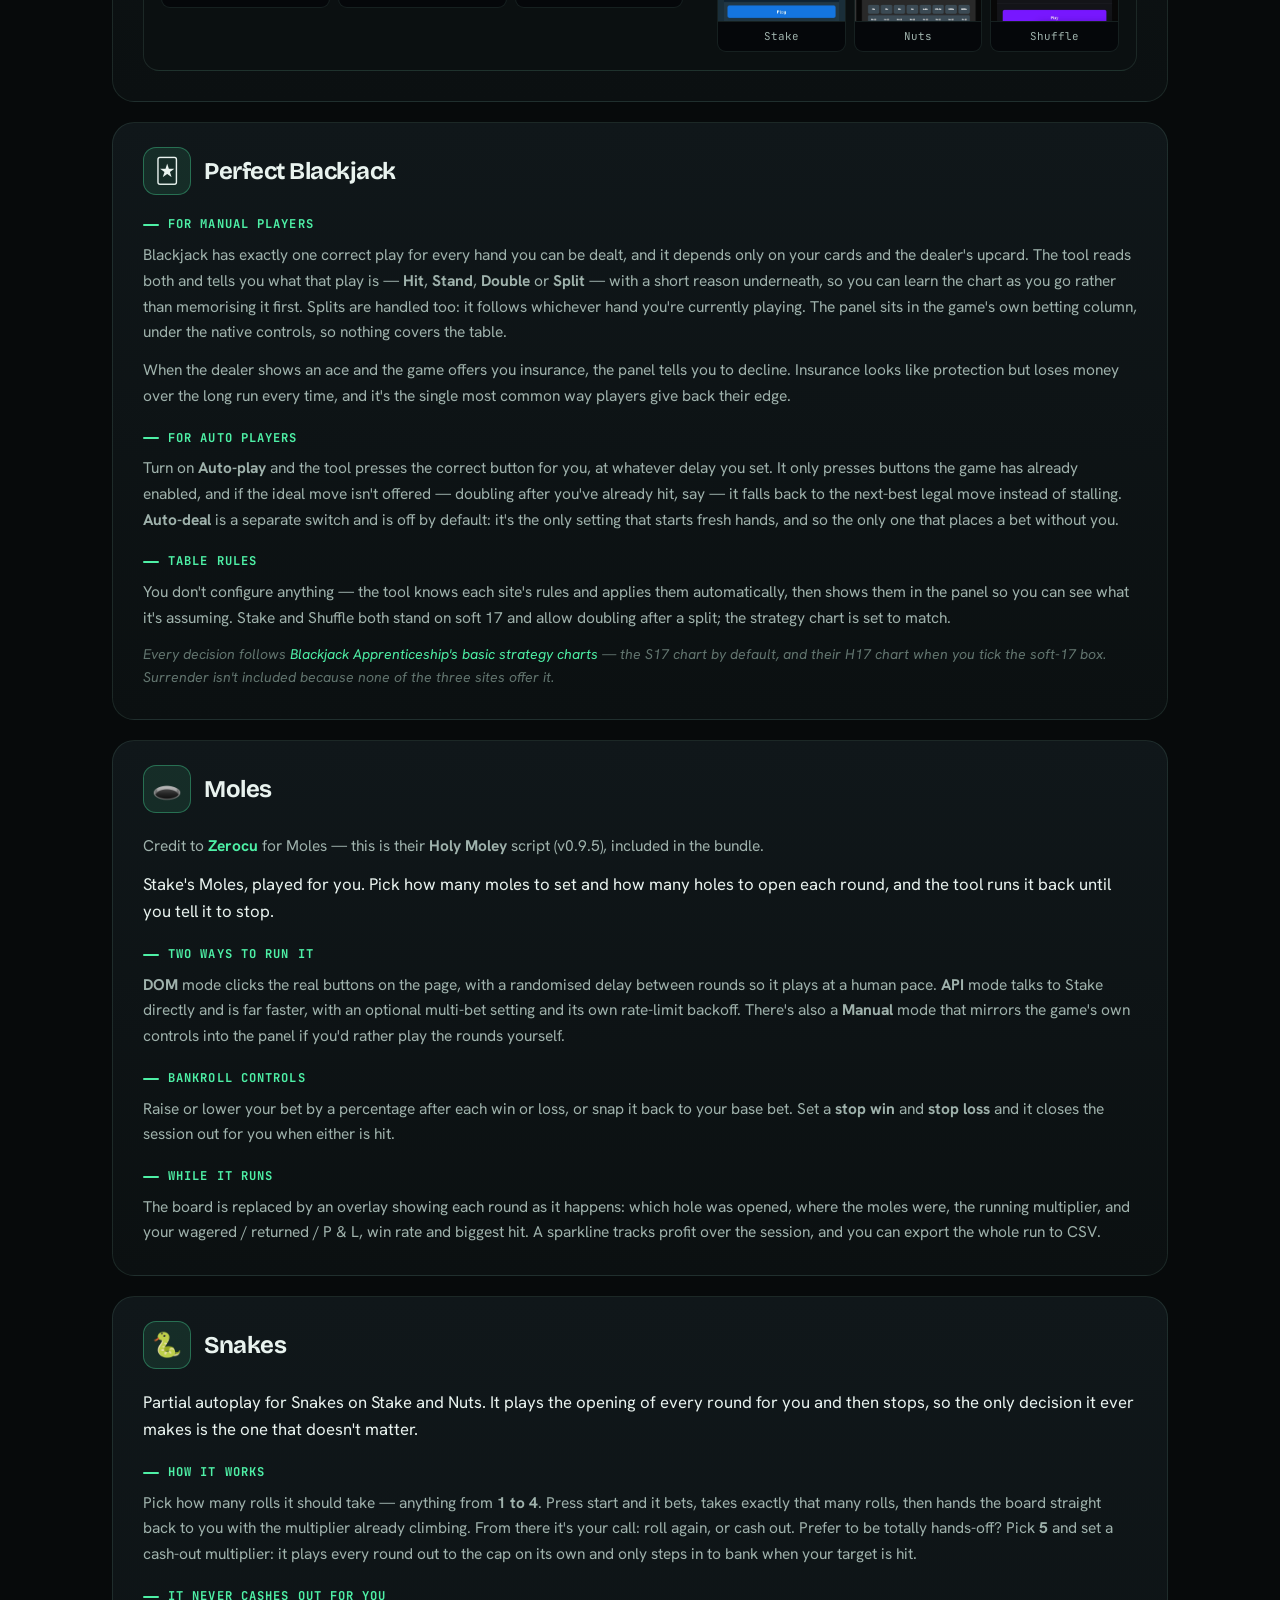
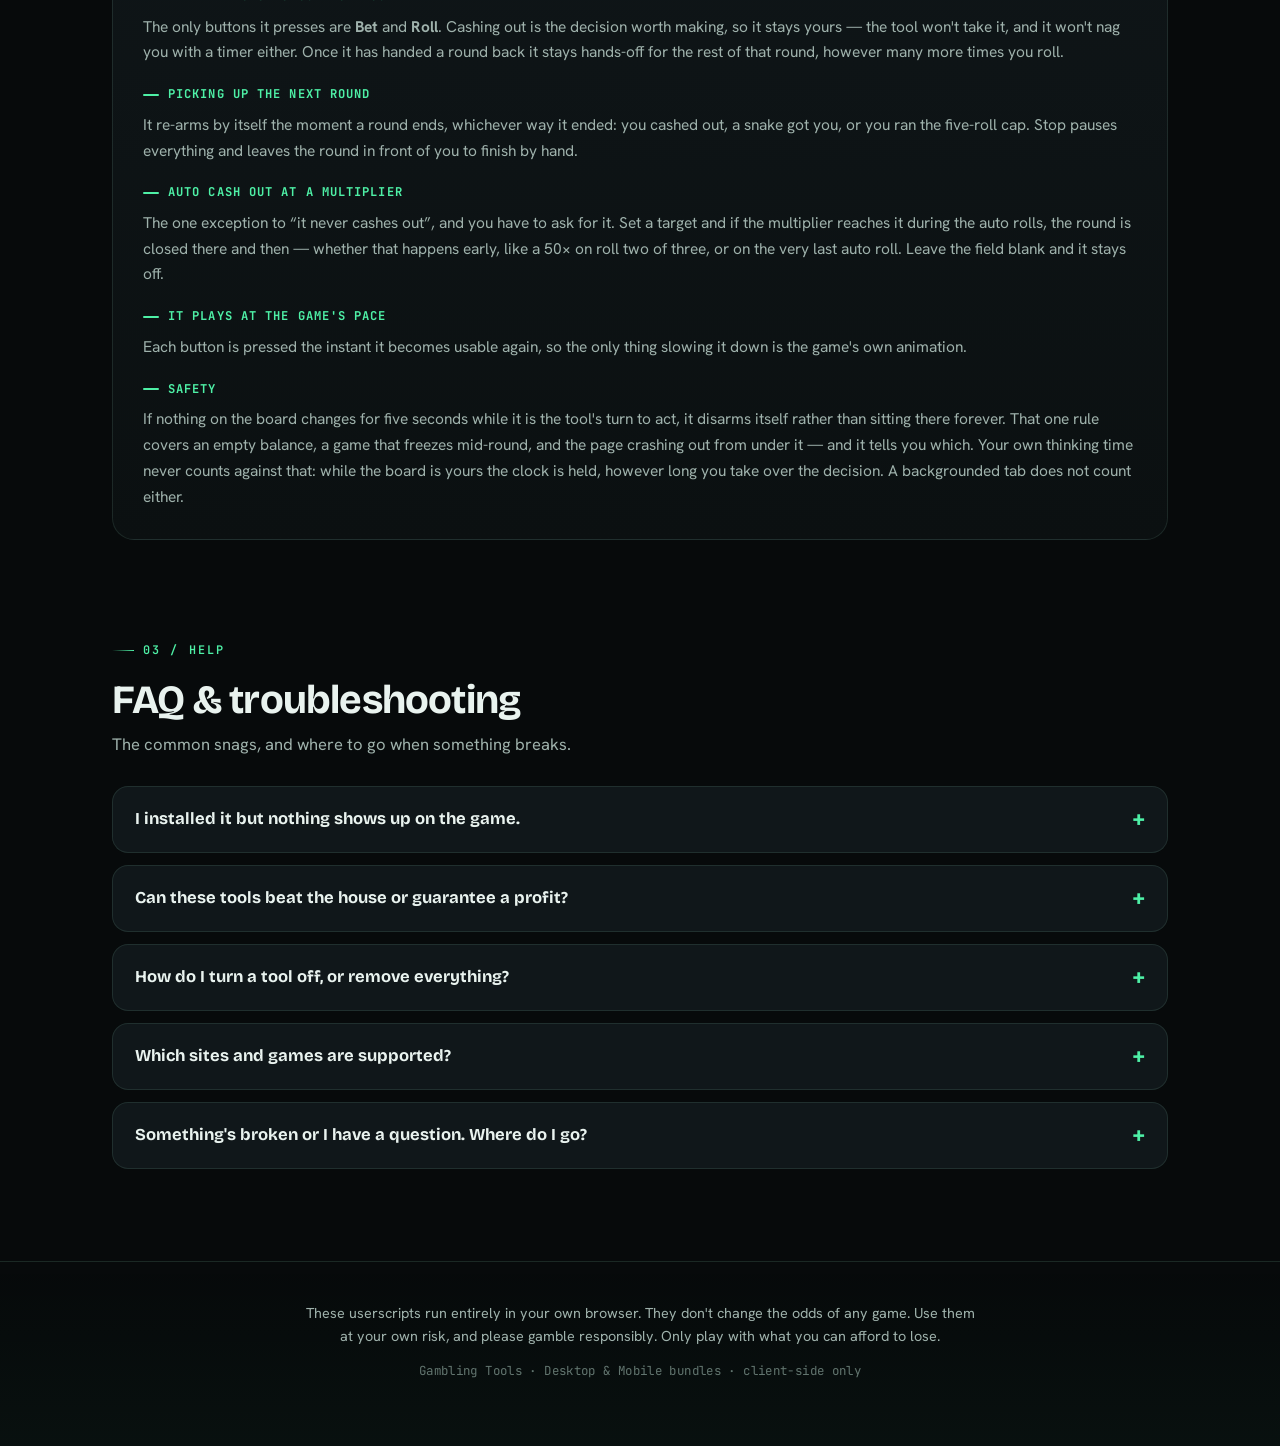
==== commit 510d4c6e: "Nuts 7-Day Wager Tracker; Stake tracker clock fix (3.81 / 6.50) - Nuts: new 7-Day Wager Tracker (des" ====
--- a/index.html
+++ b/index.html
@@ -466,16 +466,20 @@
           <div class="tool-head"><div class="tool-icon" aria-hidden="true">📊</div><h3>7-Day Wager Tracker</h3></div>
           <div class="tool-body">
             <div class="tool-copy">
-            <p class="plain">An always-on dashboard for your rolling 7-day wager on Stake. It reads your lifetime wager straight from Stake's API and shows exactly how much you've wagered over the trailing 168 hours — no resets, no guesswork.</p>
+            <p class="plain">An always-on dashboard for your rolling 7-day wager on Stake and Nuts. On Stake it reads your lifetime wager straight from Stake's API; on Nuts it reads your bet history straight from nuts.gg. Either way it shows exactly how much you've wagered over the trailing 168 hours — no resets, no guesswork.</p>
             <div class="mode-h">Rolling 7-Day Wager</div>
             <p>The headline number: your total wagered in the last 7 days, updating live as you play. Set a goal and it shows your progress and how much is left to reach it.</p>
-            <div class="mode-h">RTP Distribution</div>
+            <div class="mode-h">RTP Distribution (Stake)</div>
             <p>Breaks your wager down by house edge — Originals (99%+), Originals/Table games (98–99%), and Slots (under 98%) — so you can see where your action is actually going.</p>
             <div class="mode-h">Wager Activity chart</div>
             <p>A trading-terminal style chart of your wager across the trailing 7 days, with zoom and pan, so you can read your activity at a glance.</p>
-            <div class="mode-h">Code Eligibility</div>
+            <div class="mode-h">Code Eligibility (Stake)</div>
             <p>Checks your rolling wager against the bonus-code drop thresholds (Daily Drops and High Roller Drops) and shows which tiers you currently qualify for — and, for the ones you've hit, roughly how long they stay eligible if you stop.</p>
-            <div class="note warn" style="margin:14px 0 0;"><span class="ico" aria-hidden="true">⚠️</span><div><b>Give it 7 days.</b> The tracker has to watch a full rolling week before it's pinpoint-accurate. On first run it bridges from what it can read and shows a <b>“calibrated in …”</b> countdown in its header; until that elapses the total is a close estimate that heals to exact over the first 7 days. <b>Stake only</b> for now — it runs on the Stake domains and nowhere else.</div></div>
+            <div class="mode-h">Profit / Loss (Nuts)</div>
+            <p>Your real result, from money in and out: balance + vault + withdrawn − deposited, read from your nuts.gg wallet history — plus the same figure for just the last 7 days.</p>
+            <div class="mode-h">Rewards &amp; Tips (Nuts)</div>
+            <p>What the site gave back over the last 7 days, line by line: rakeback, lossback, race winnings, giveaways, and tips received and sent.</p>
+            <div class="note warn" style="margin:14px 0 0;"><span class="ico" aria-hidden="true">⚠️</span><div><b>On Stake, give it 7 days.</b> The Stake tracker has to watch a full rolling week before it's pinpoint-accurate. On first run it bridges from what it can read and shows a <b>“calibrated in …”</b> countdown in its header; until that elapses the total is a close estimate that heals to exact over the first 7 days. <b>On Nuts there's no wait</b> — it reads your whole last 7 days from nuts.gg on first load, every bet from every device, which takes a few minutes for a heavy week.</div></div>
             </div>
             <aside class="tool-shots">
               <div class="shot-group is-desktop">
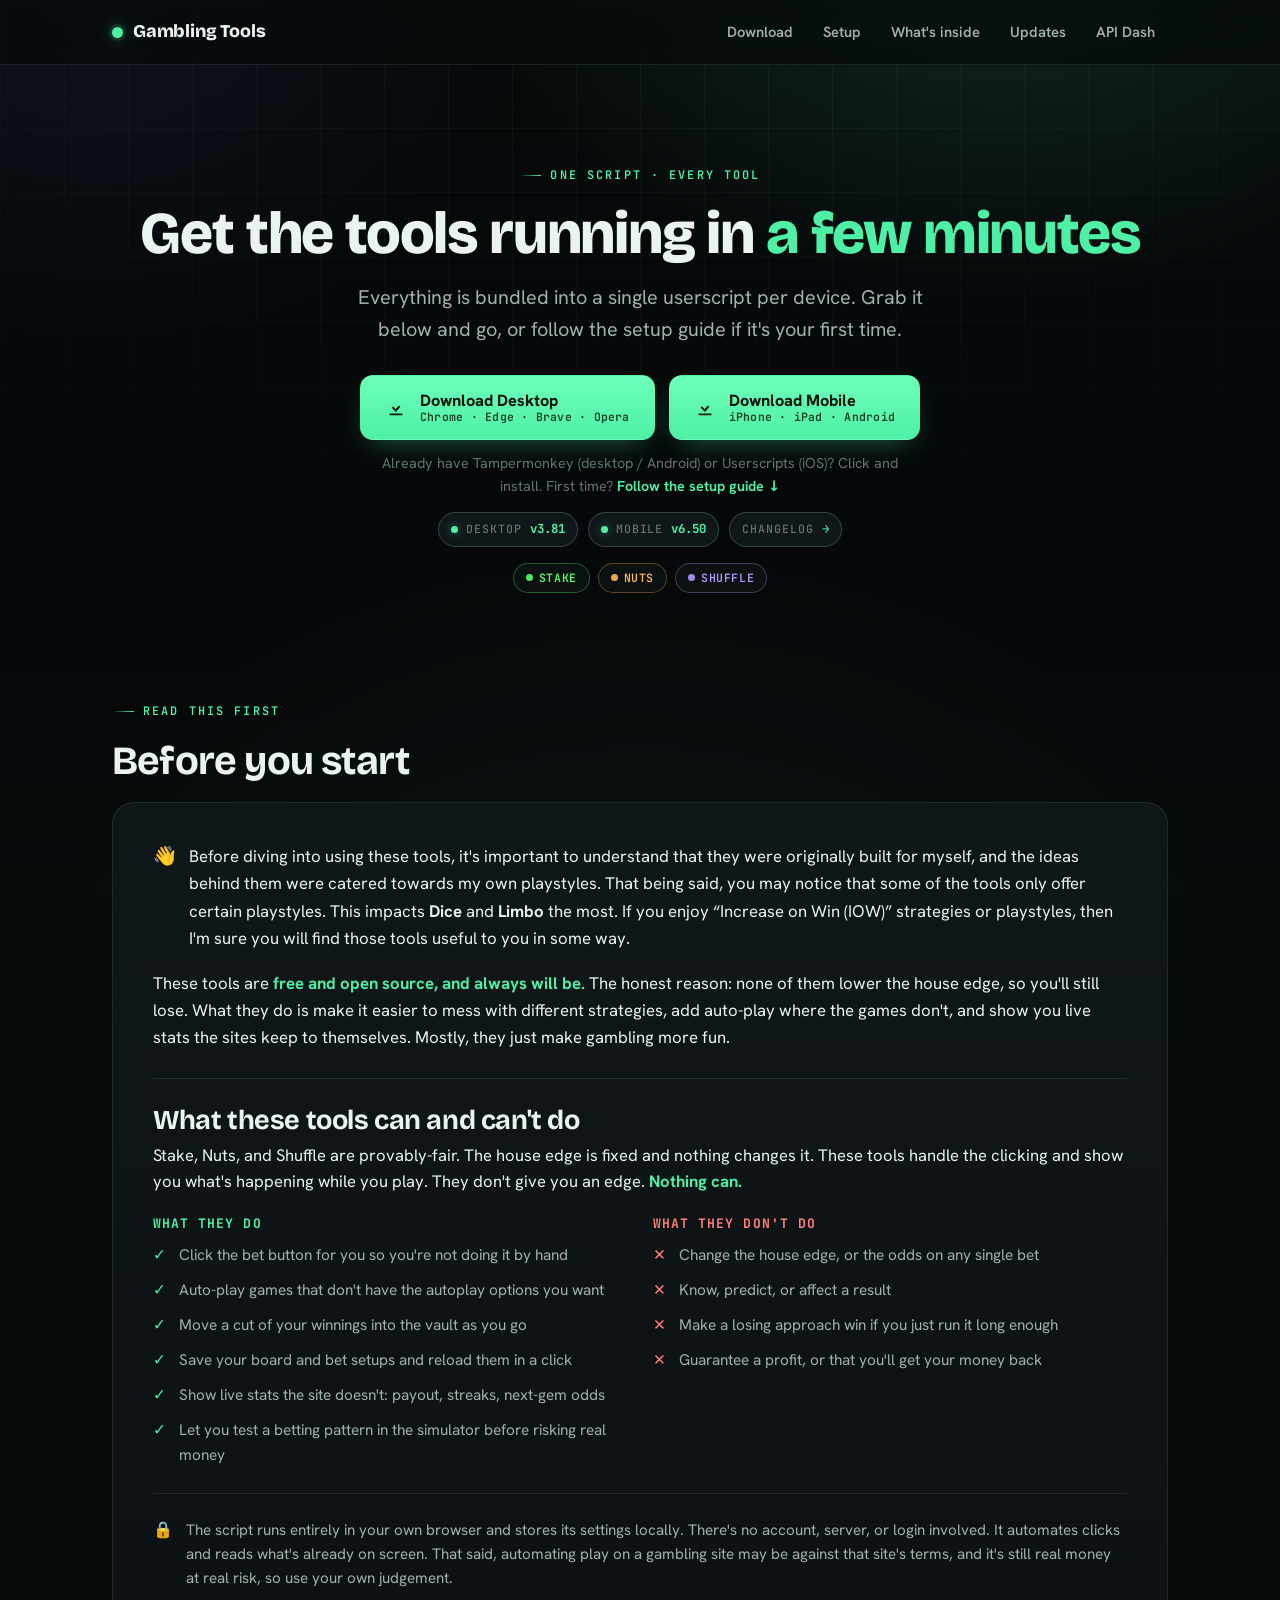
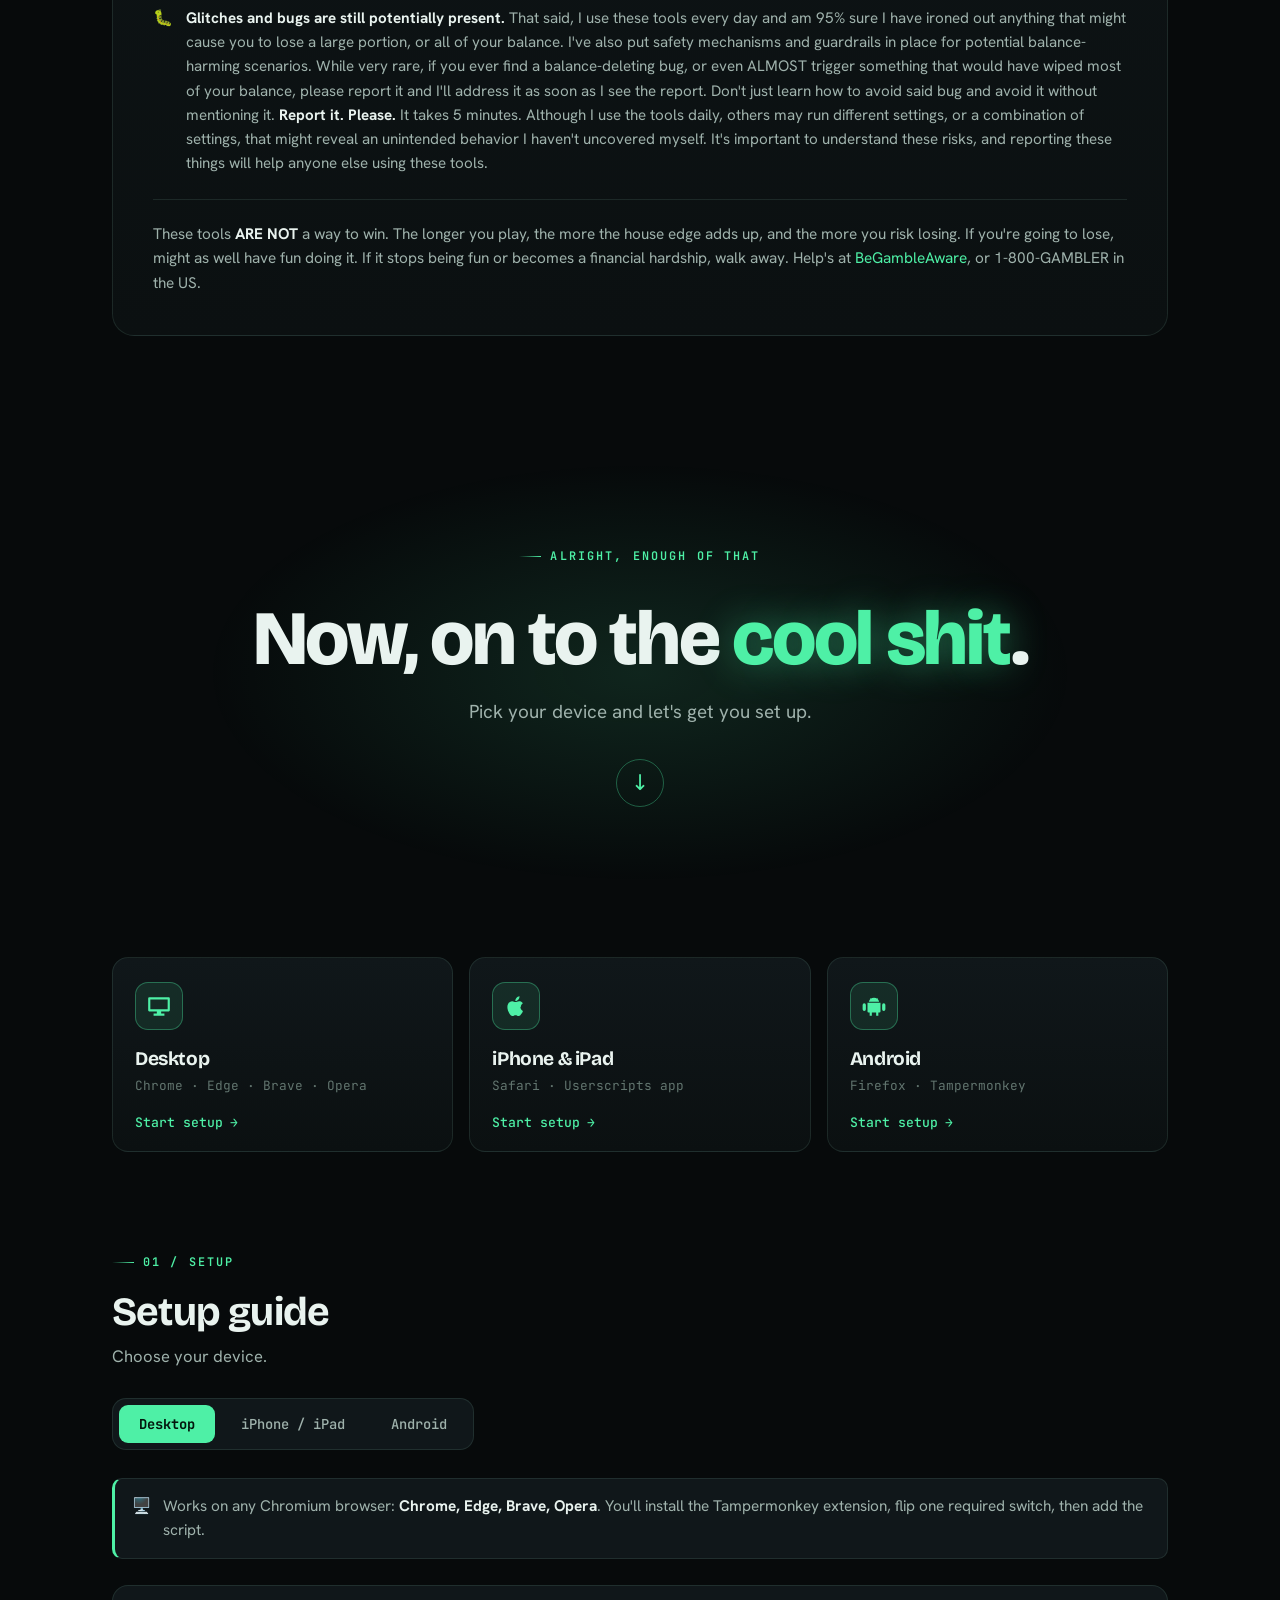
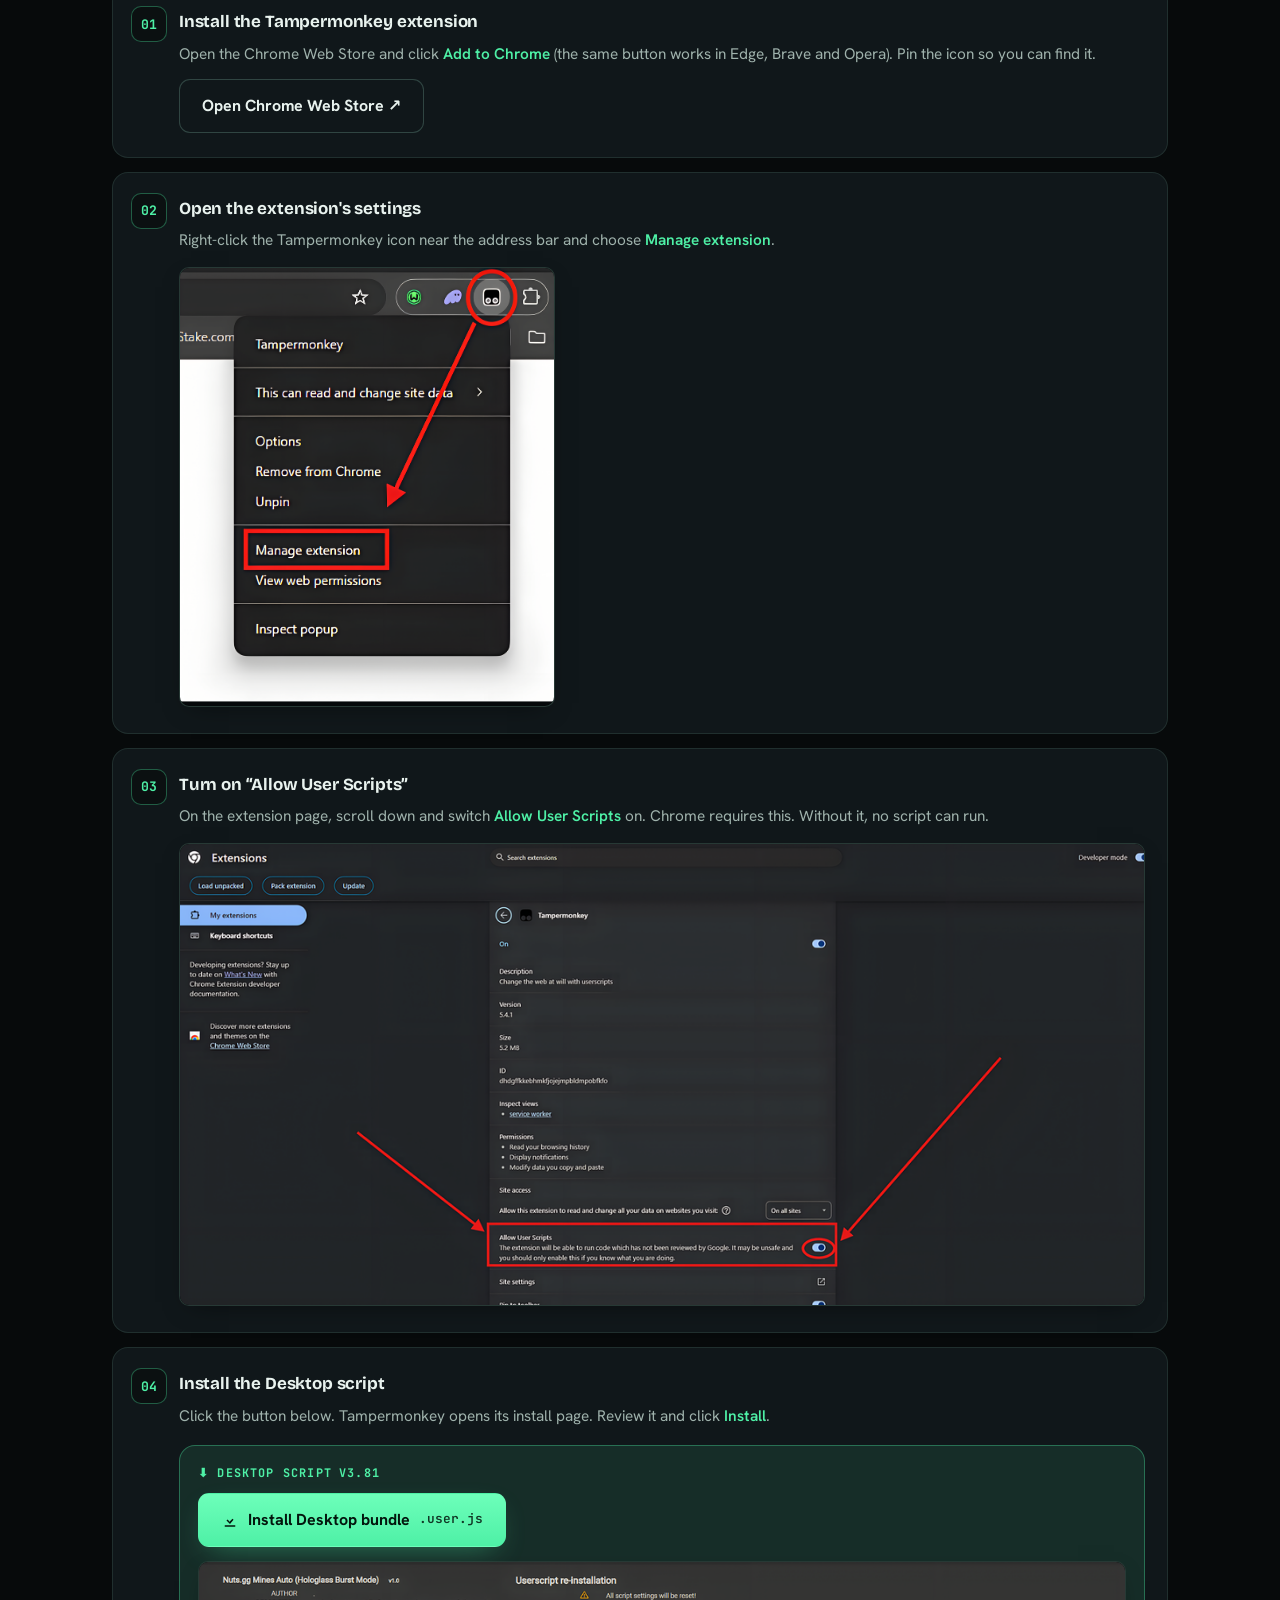
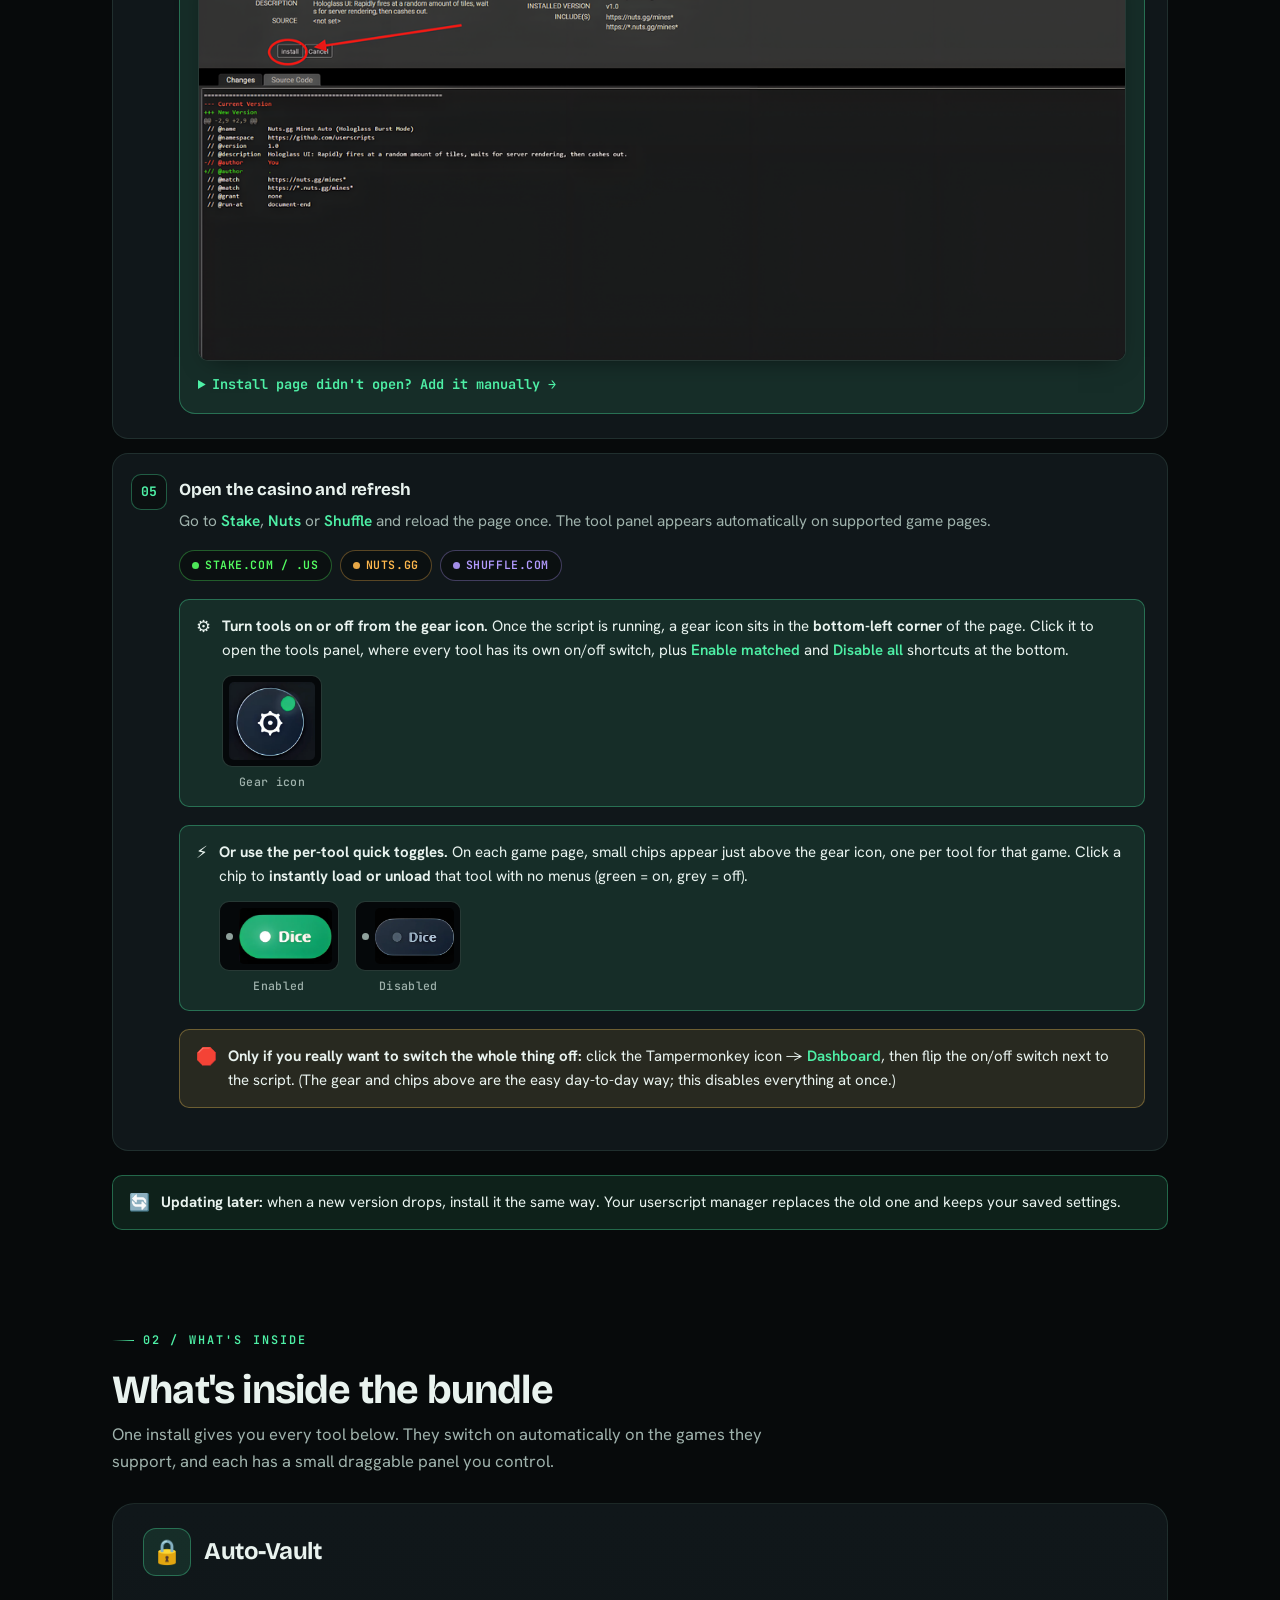
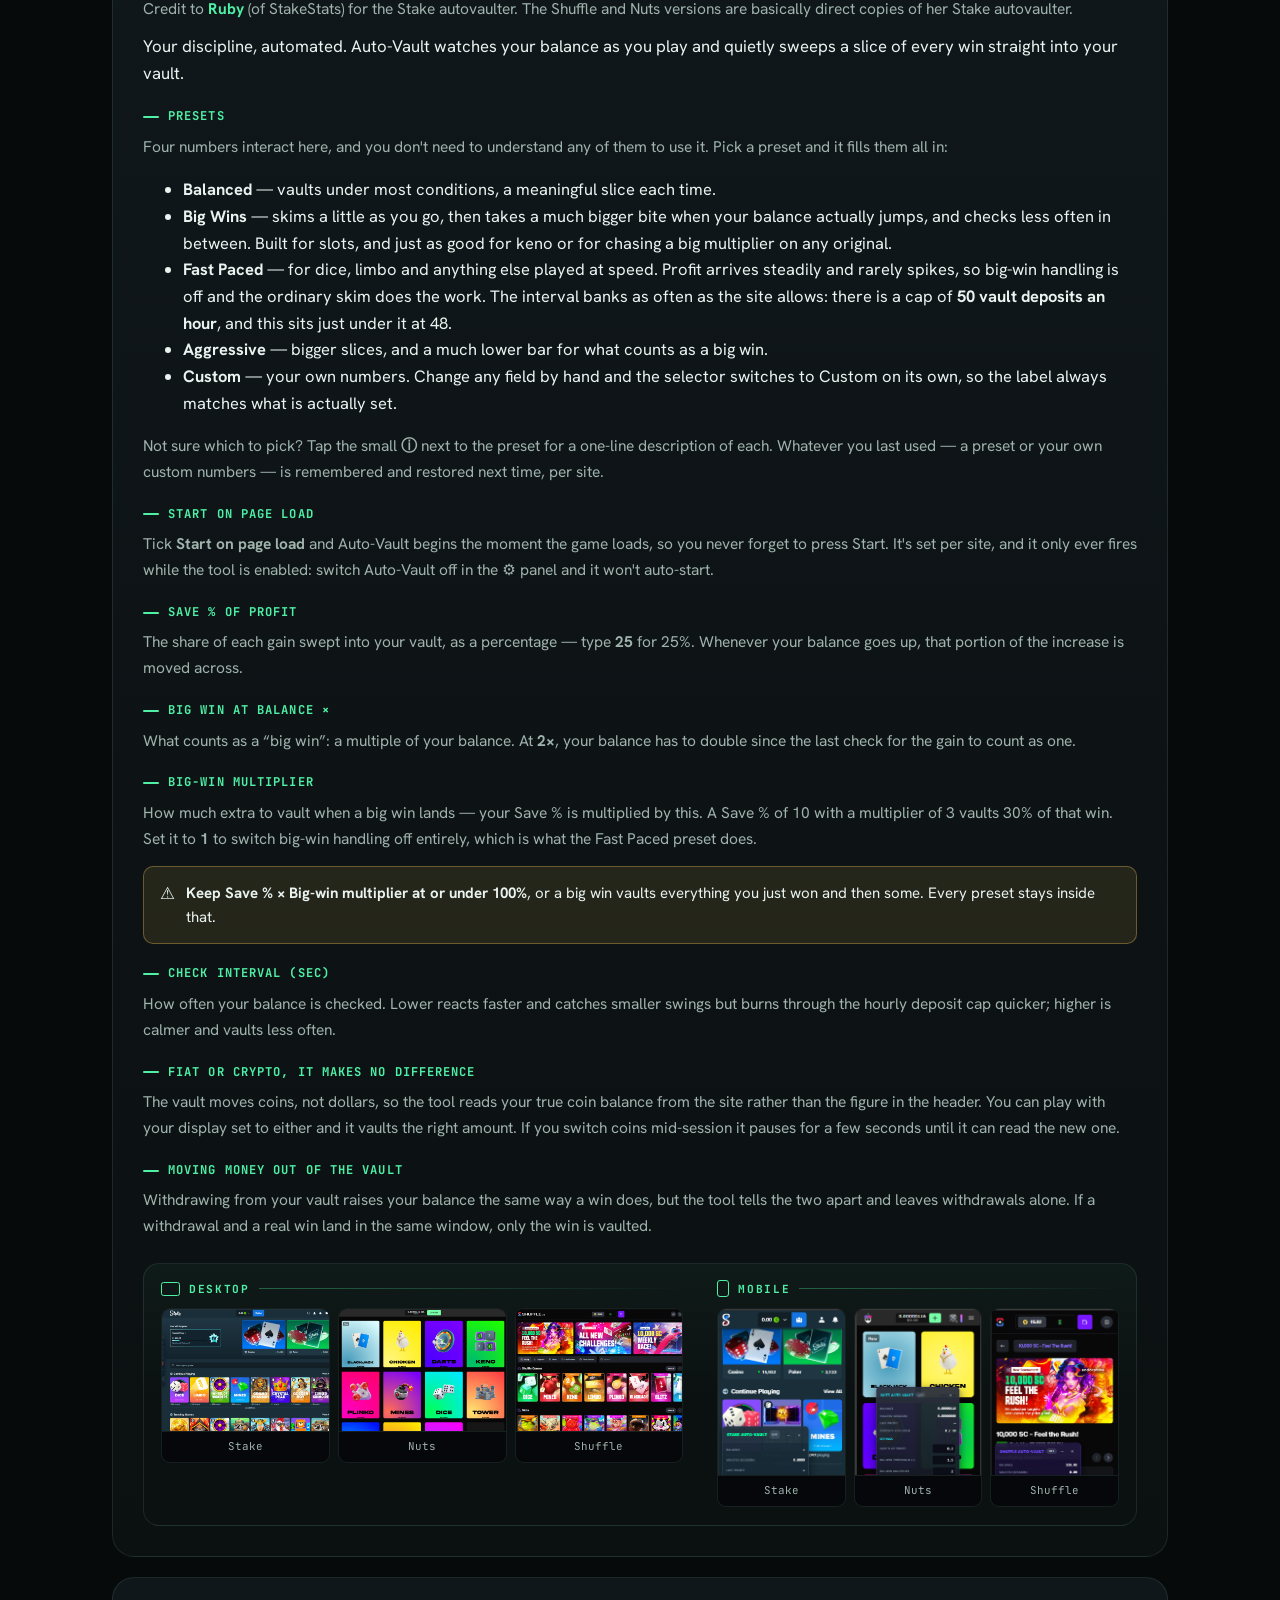
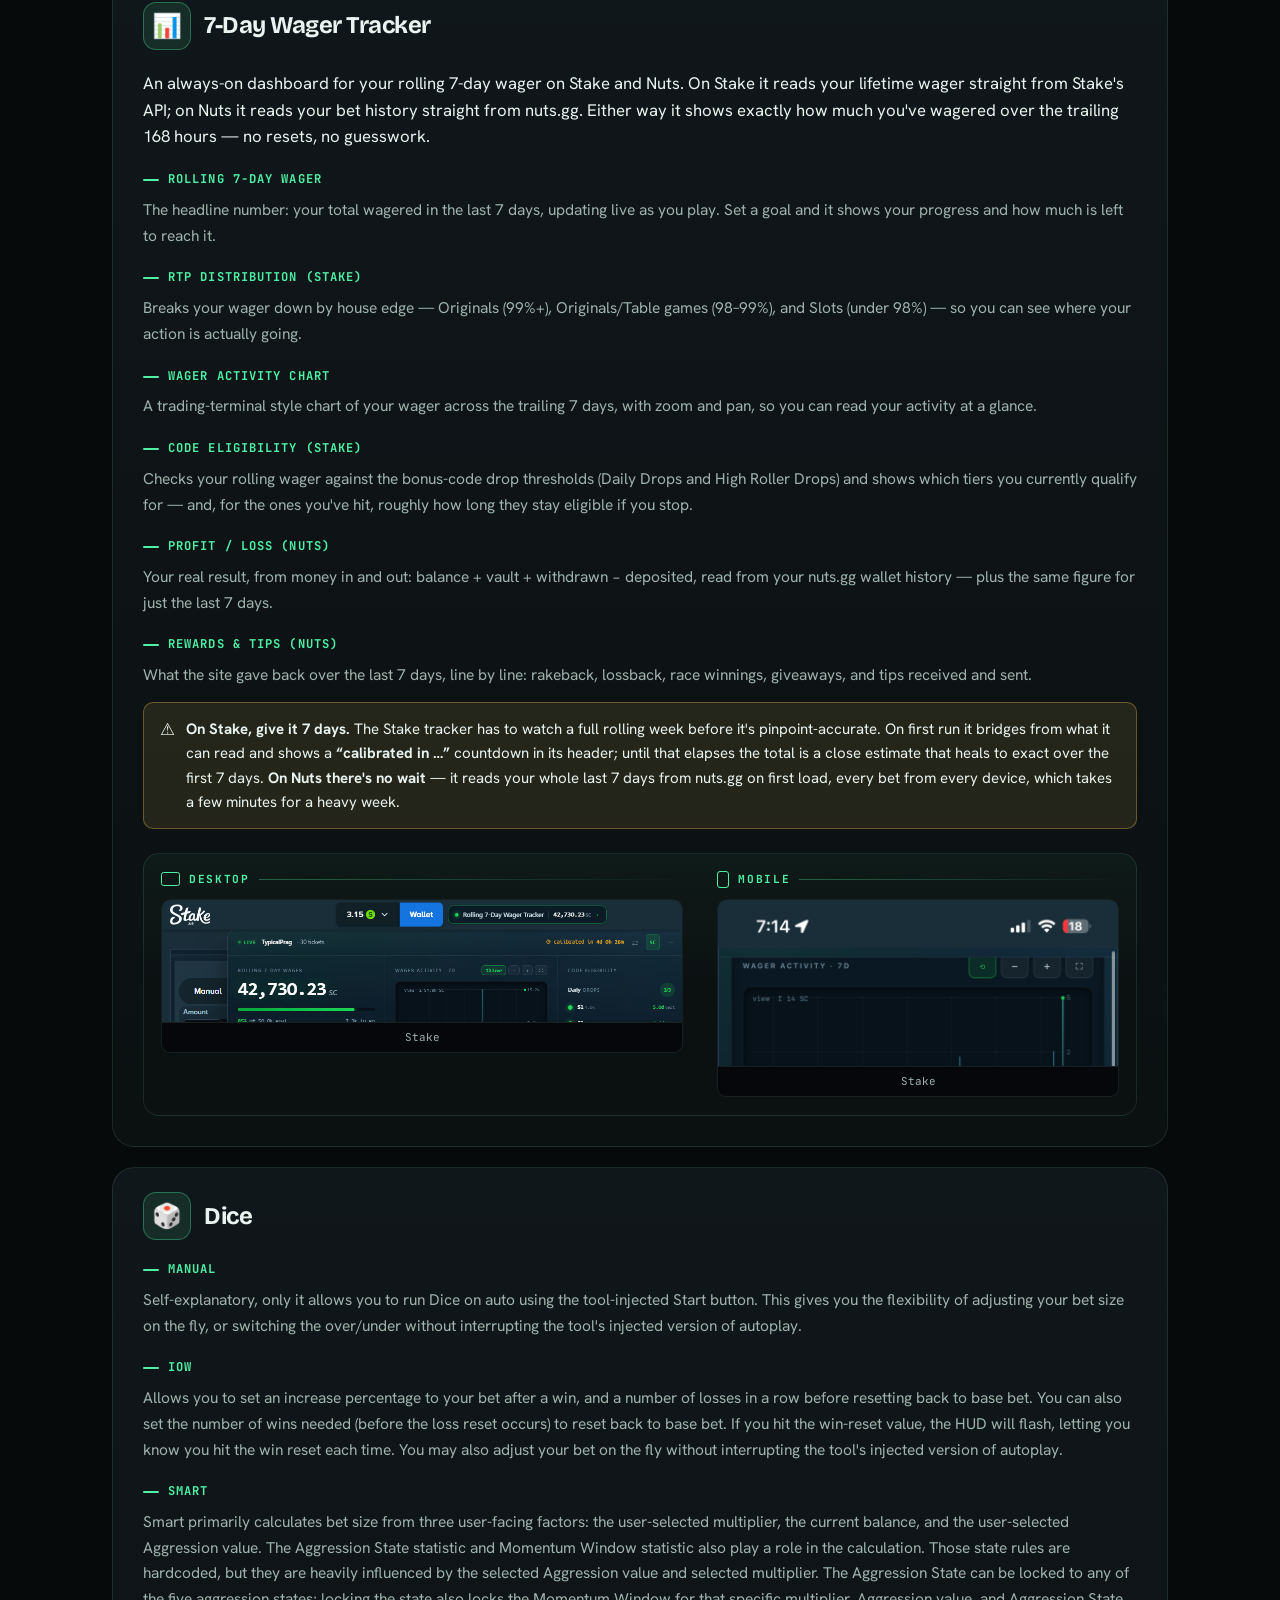
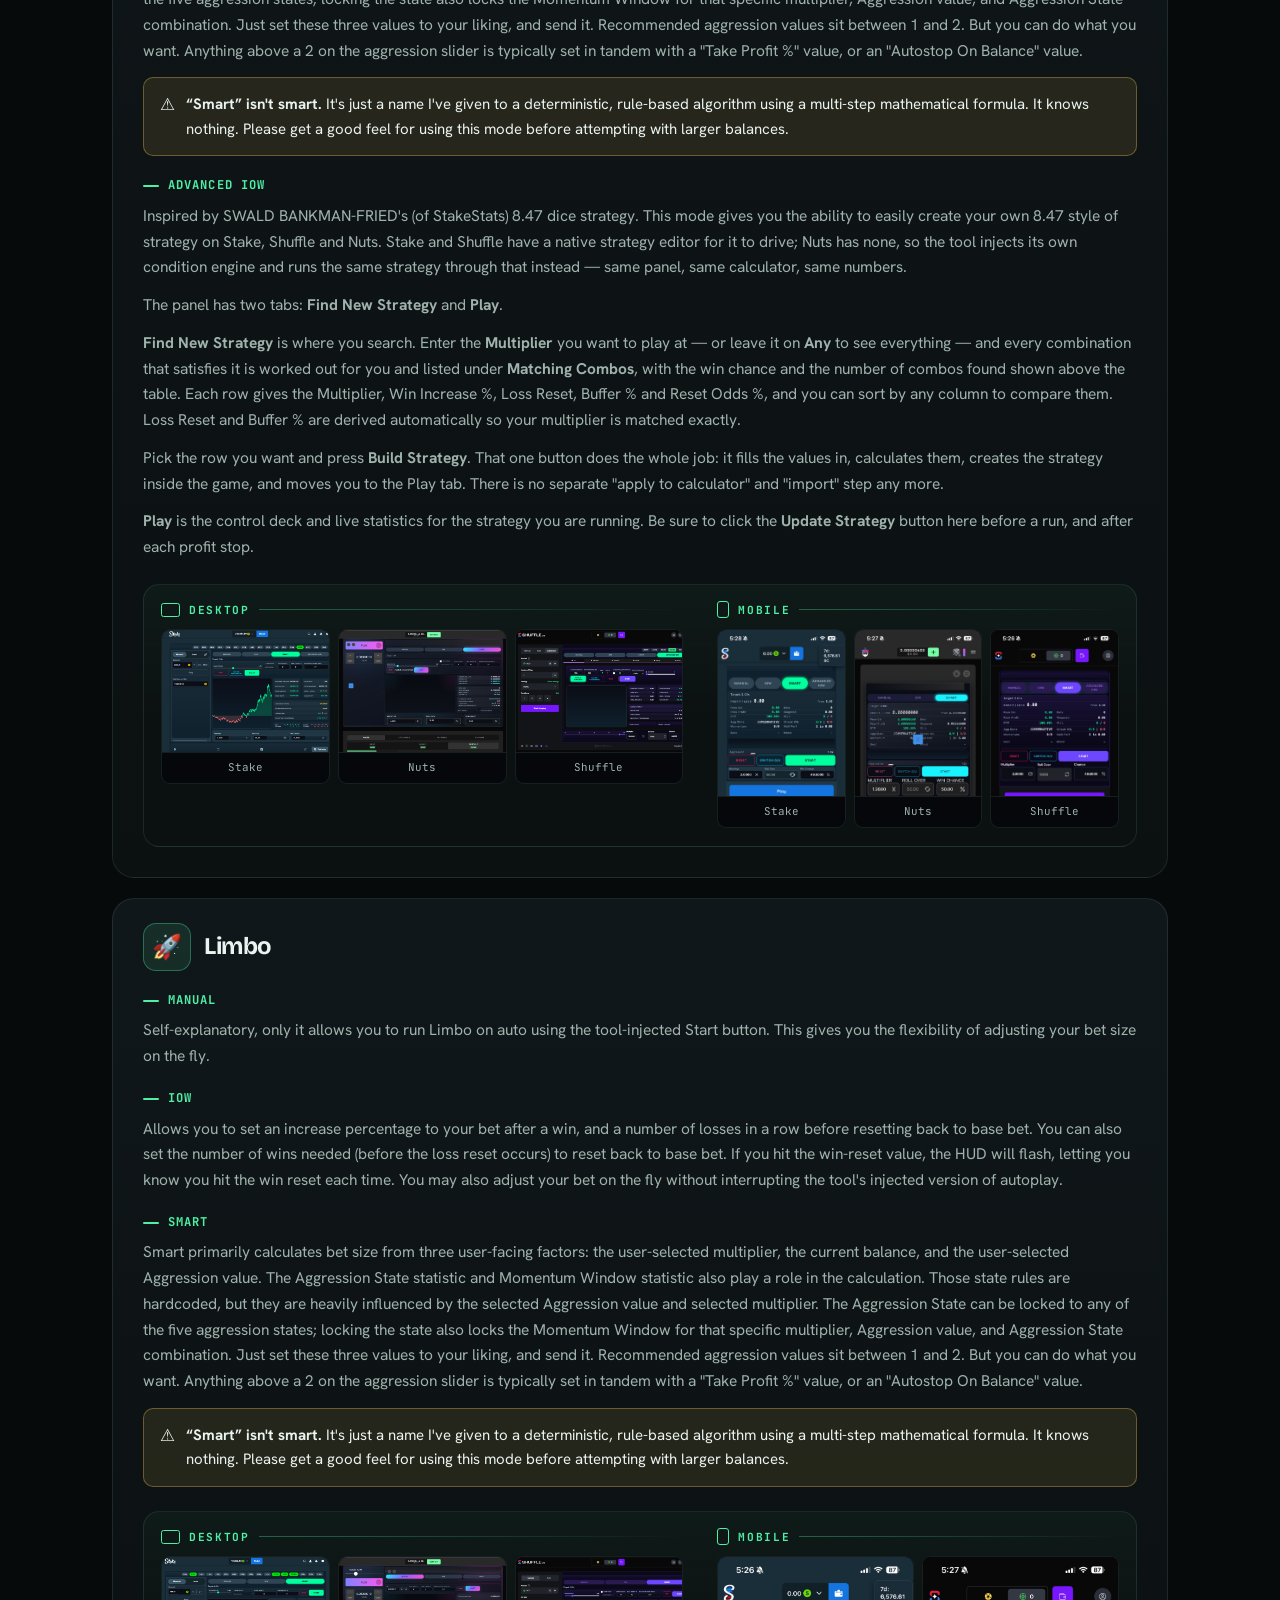
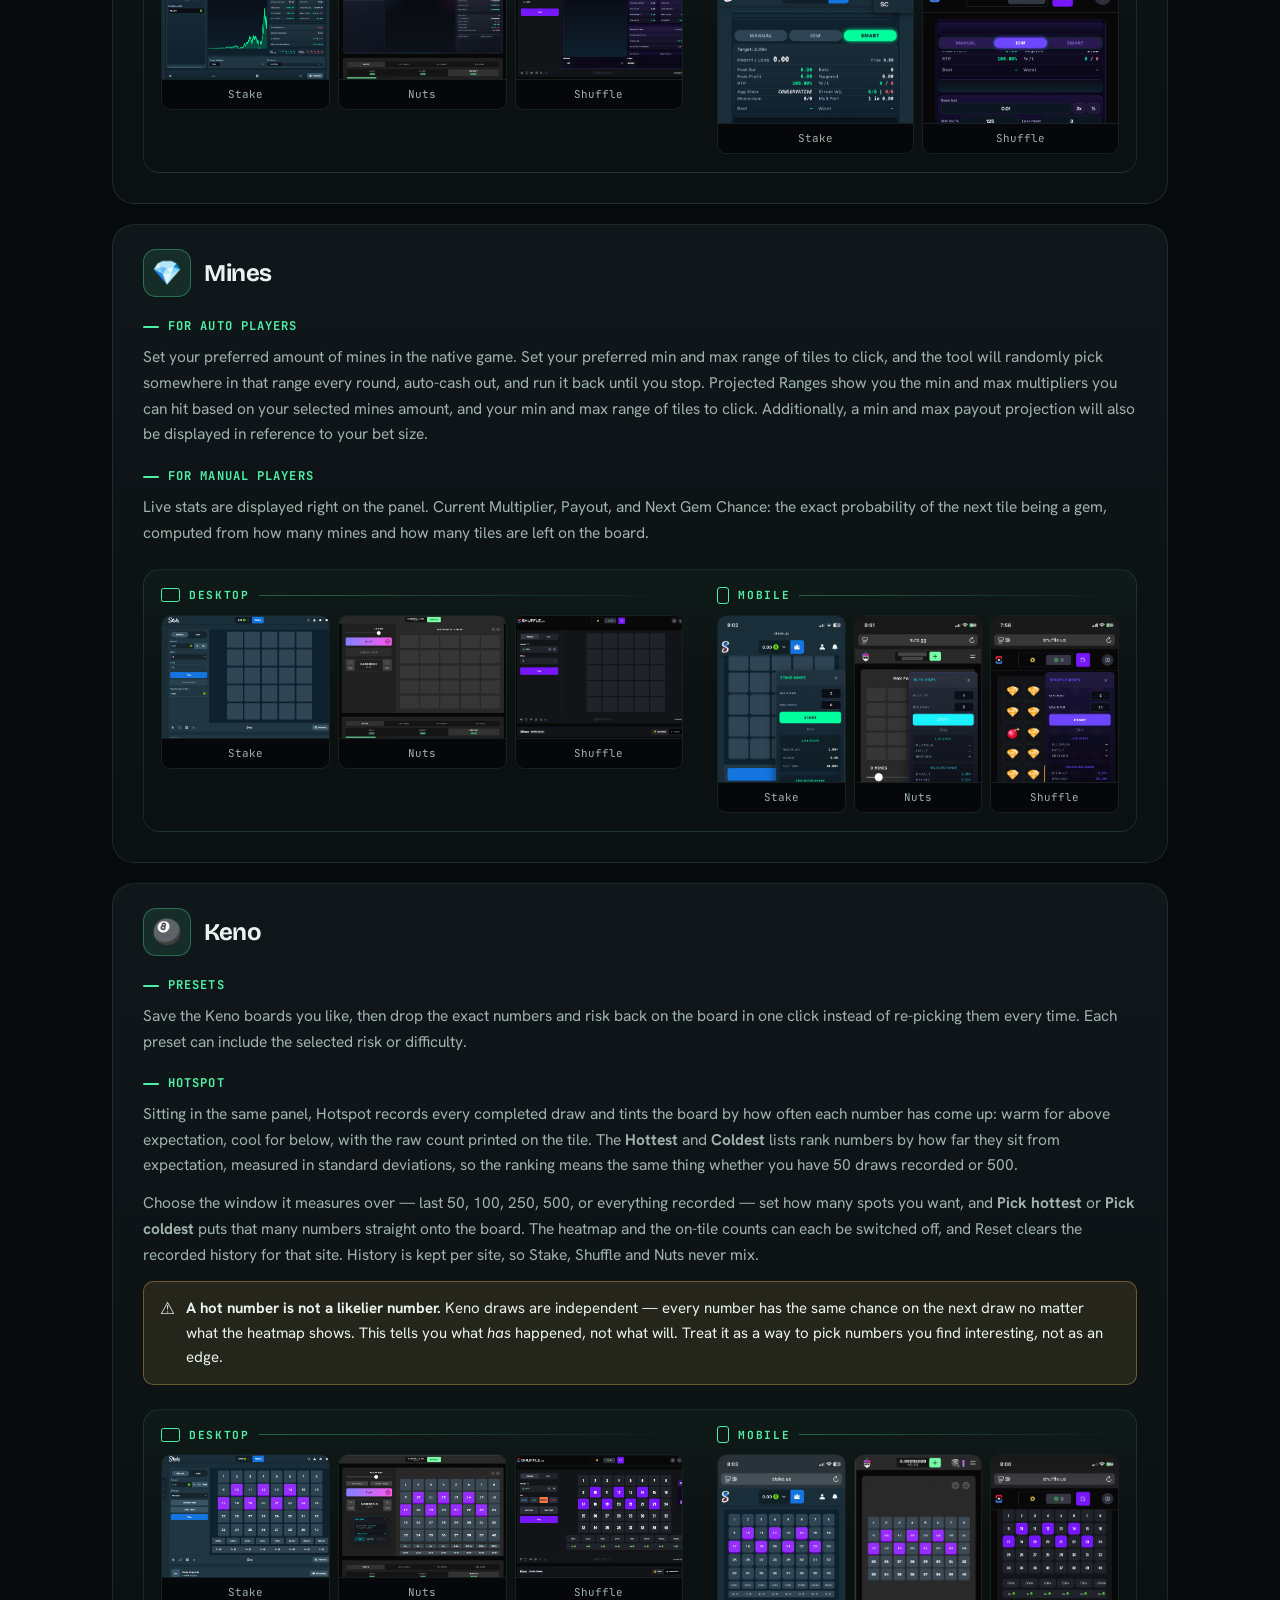
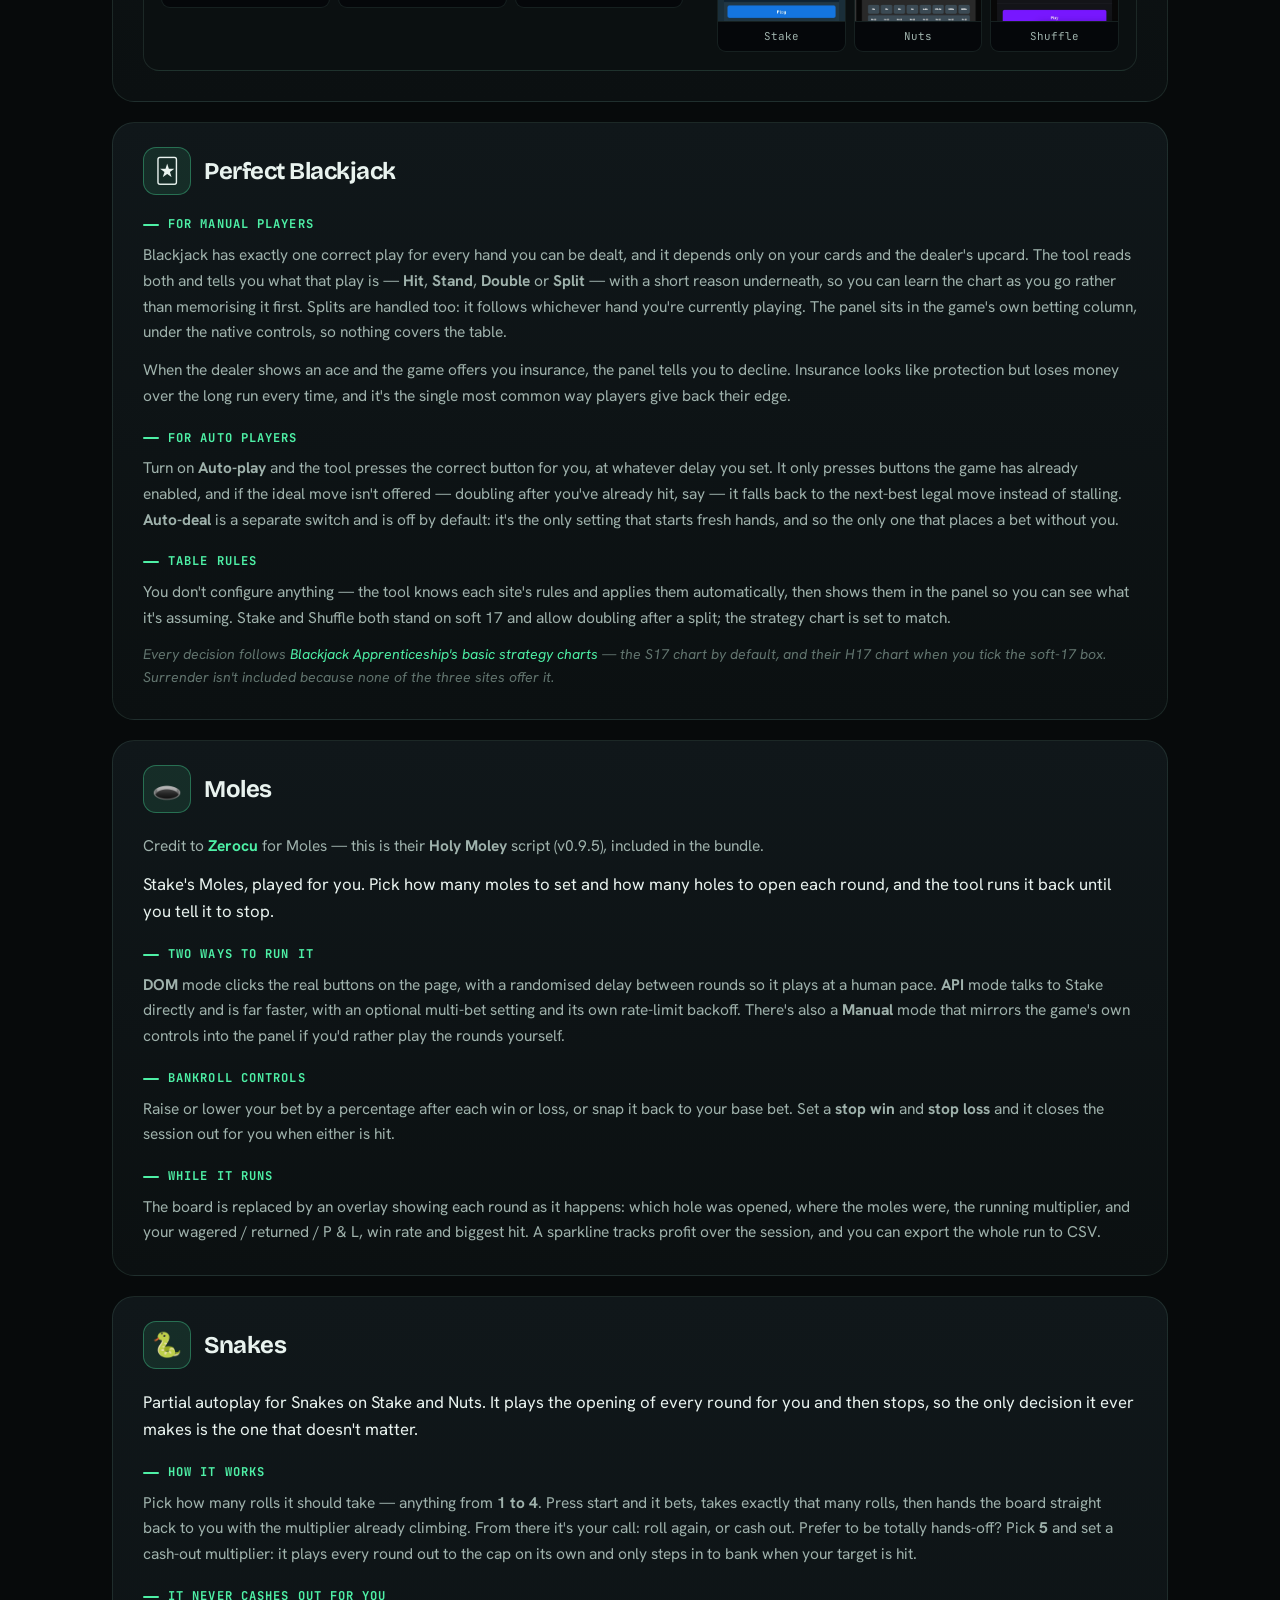
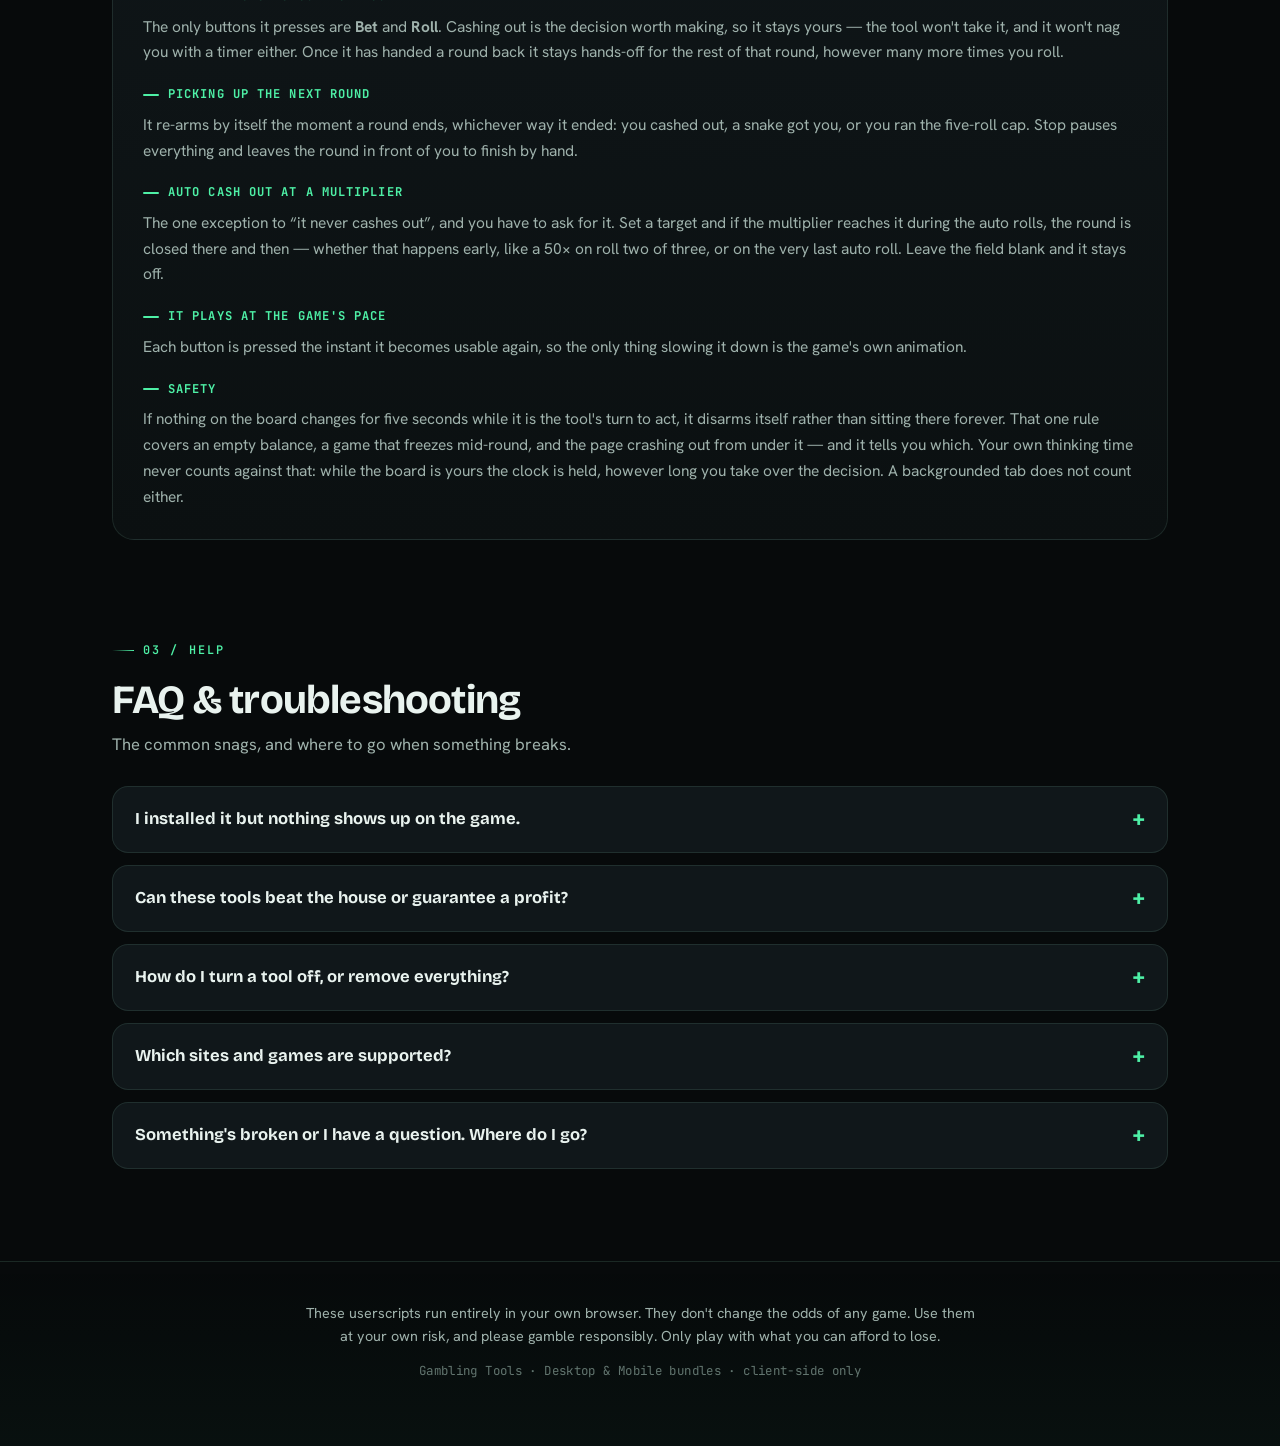
==== commit b8603d32: "API Dash: its own pages on the site, kept apart from the free tools Owner, 2026-10-04: "merge the ap" ====
--- a/index.html
+++ b/index.html
@@ -21,6 +21,7 @@
         <a href="#install" class="nav-anchor">Setup</a>
         <a href="#tools" class="nav-anchor">What's inside</a>
         <a href="updates.html">Updates</a>
+        <a href="api-dash/">API Dash</a>
       </nav>
     </div>
   </header>
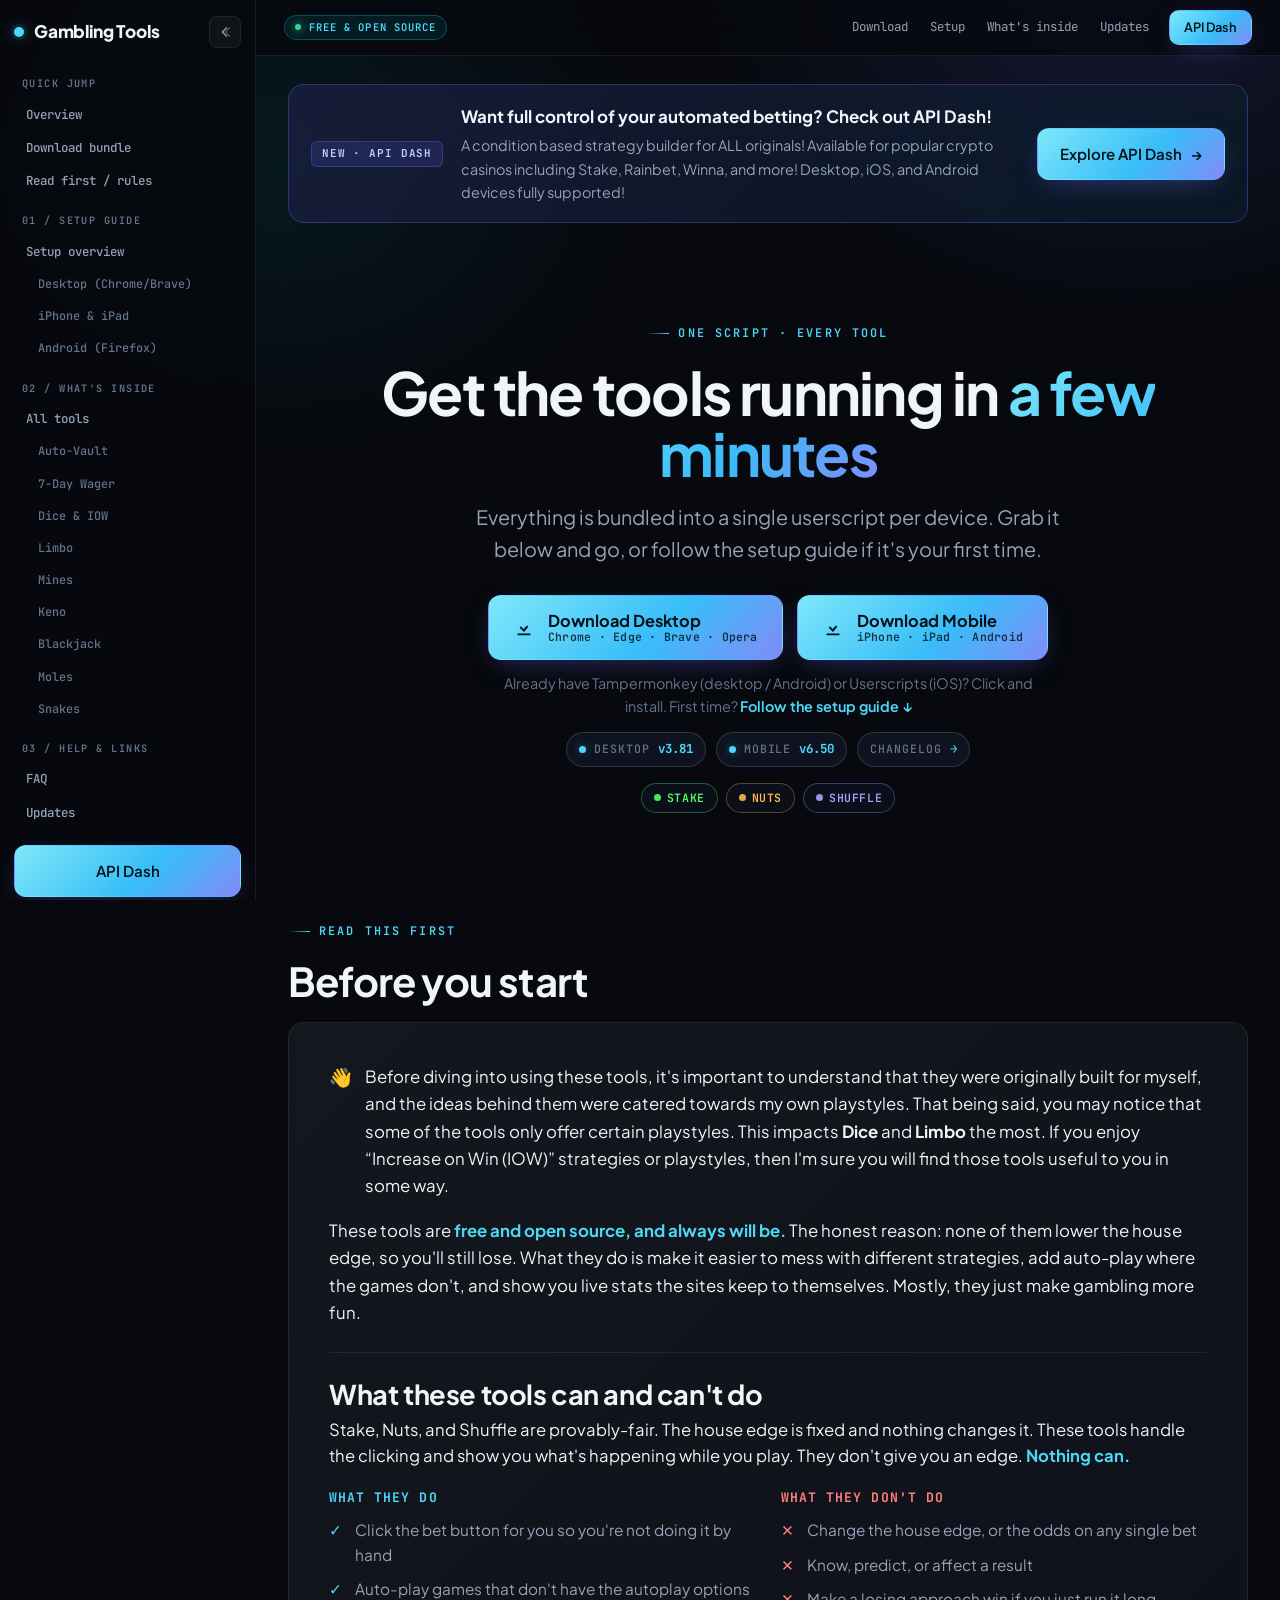
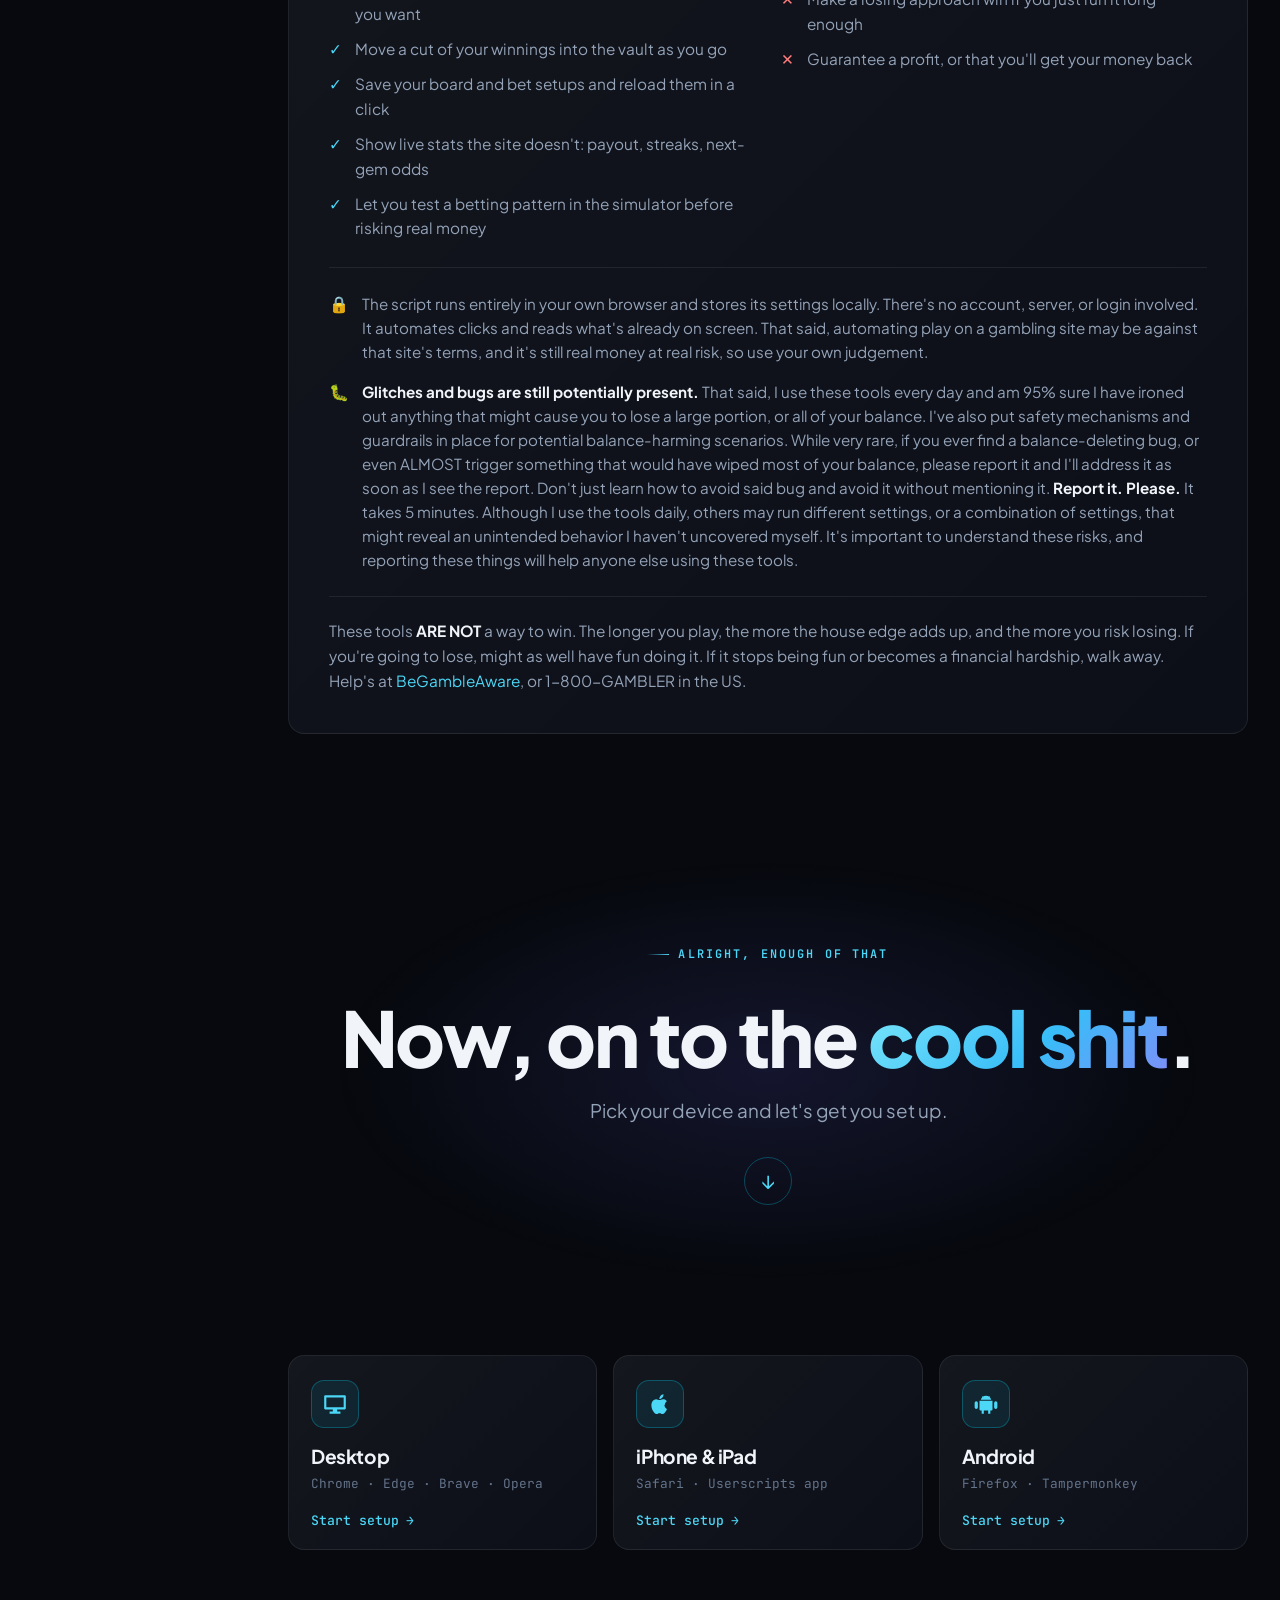
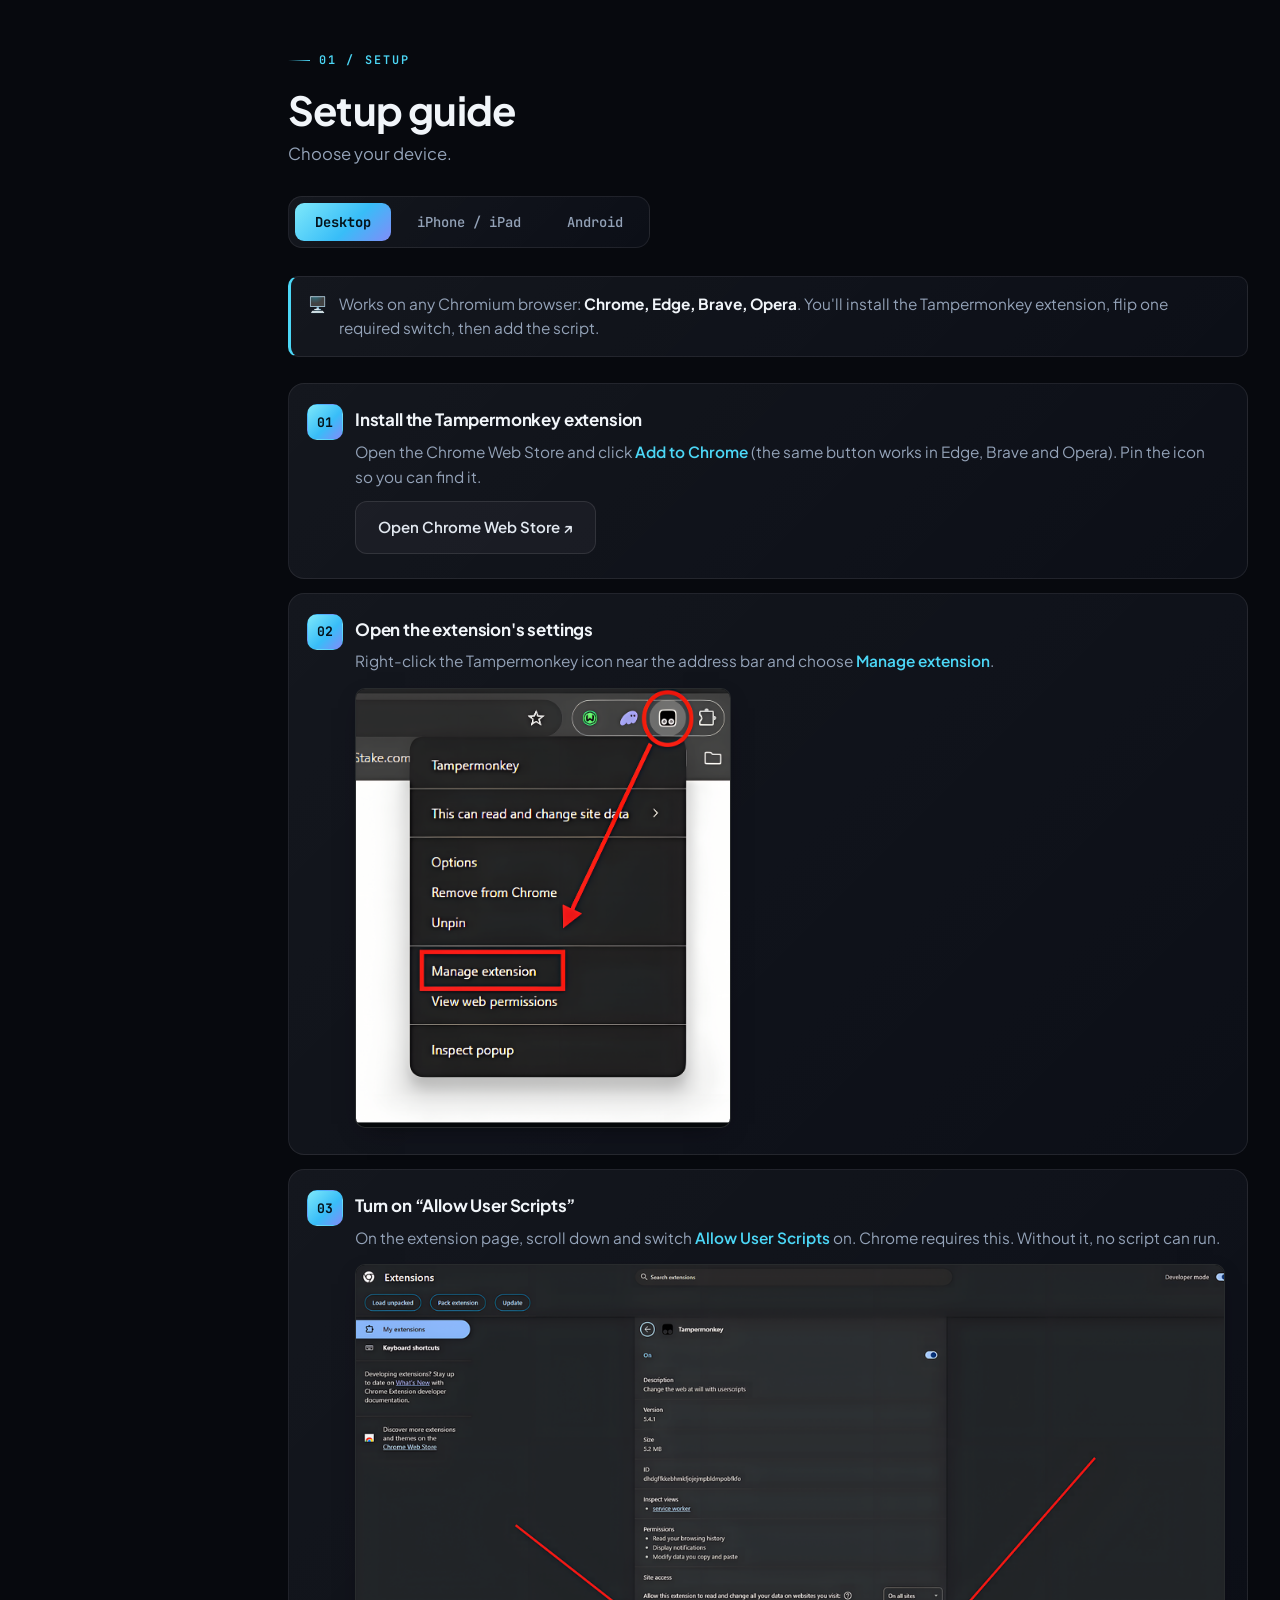
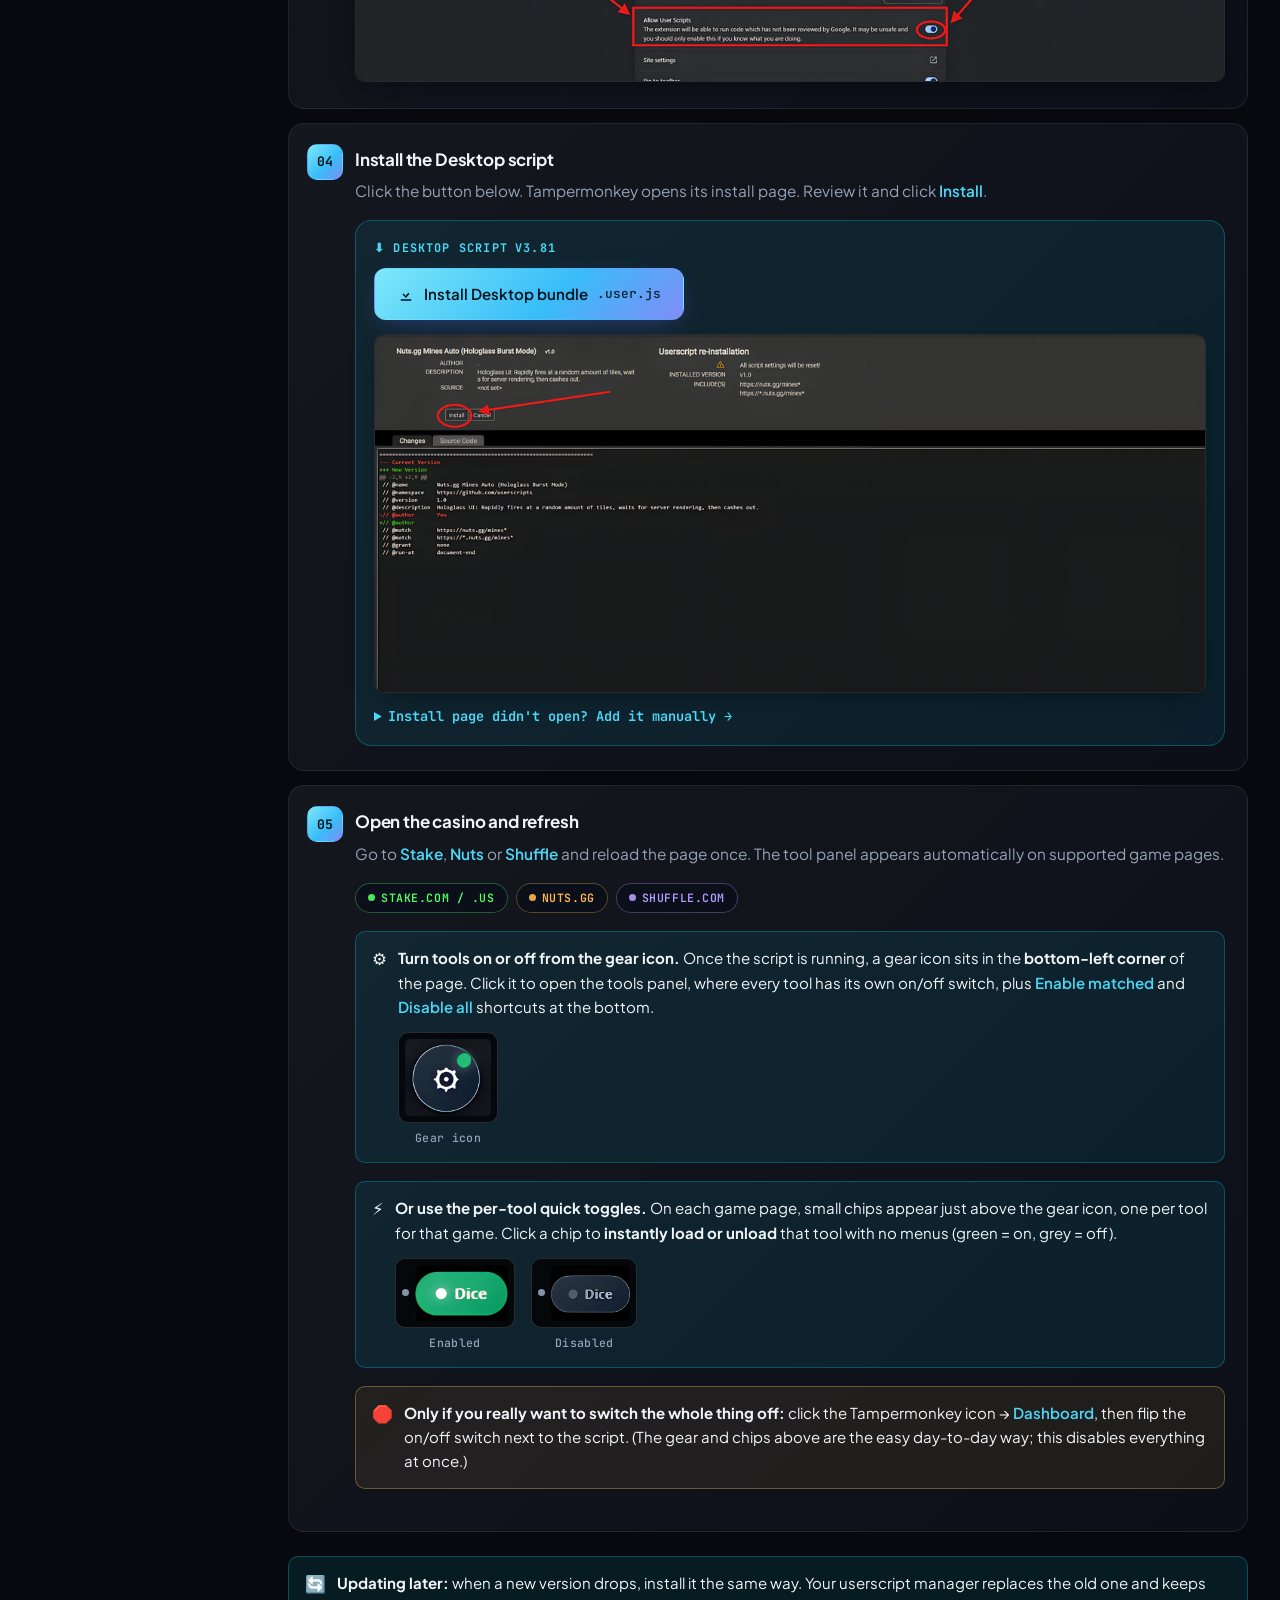
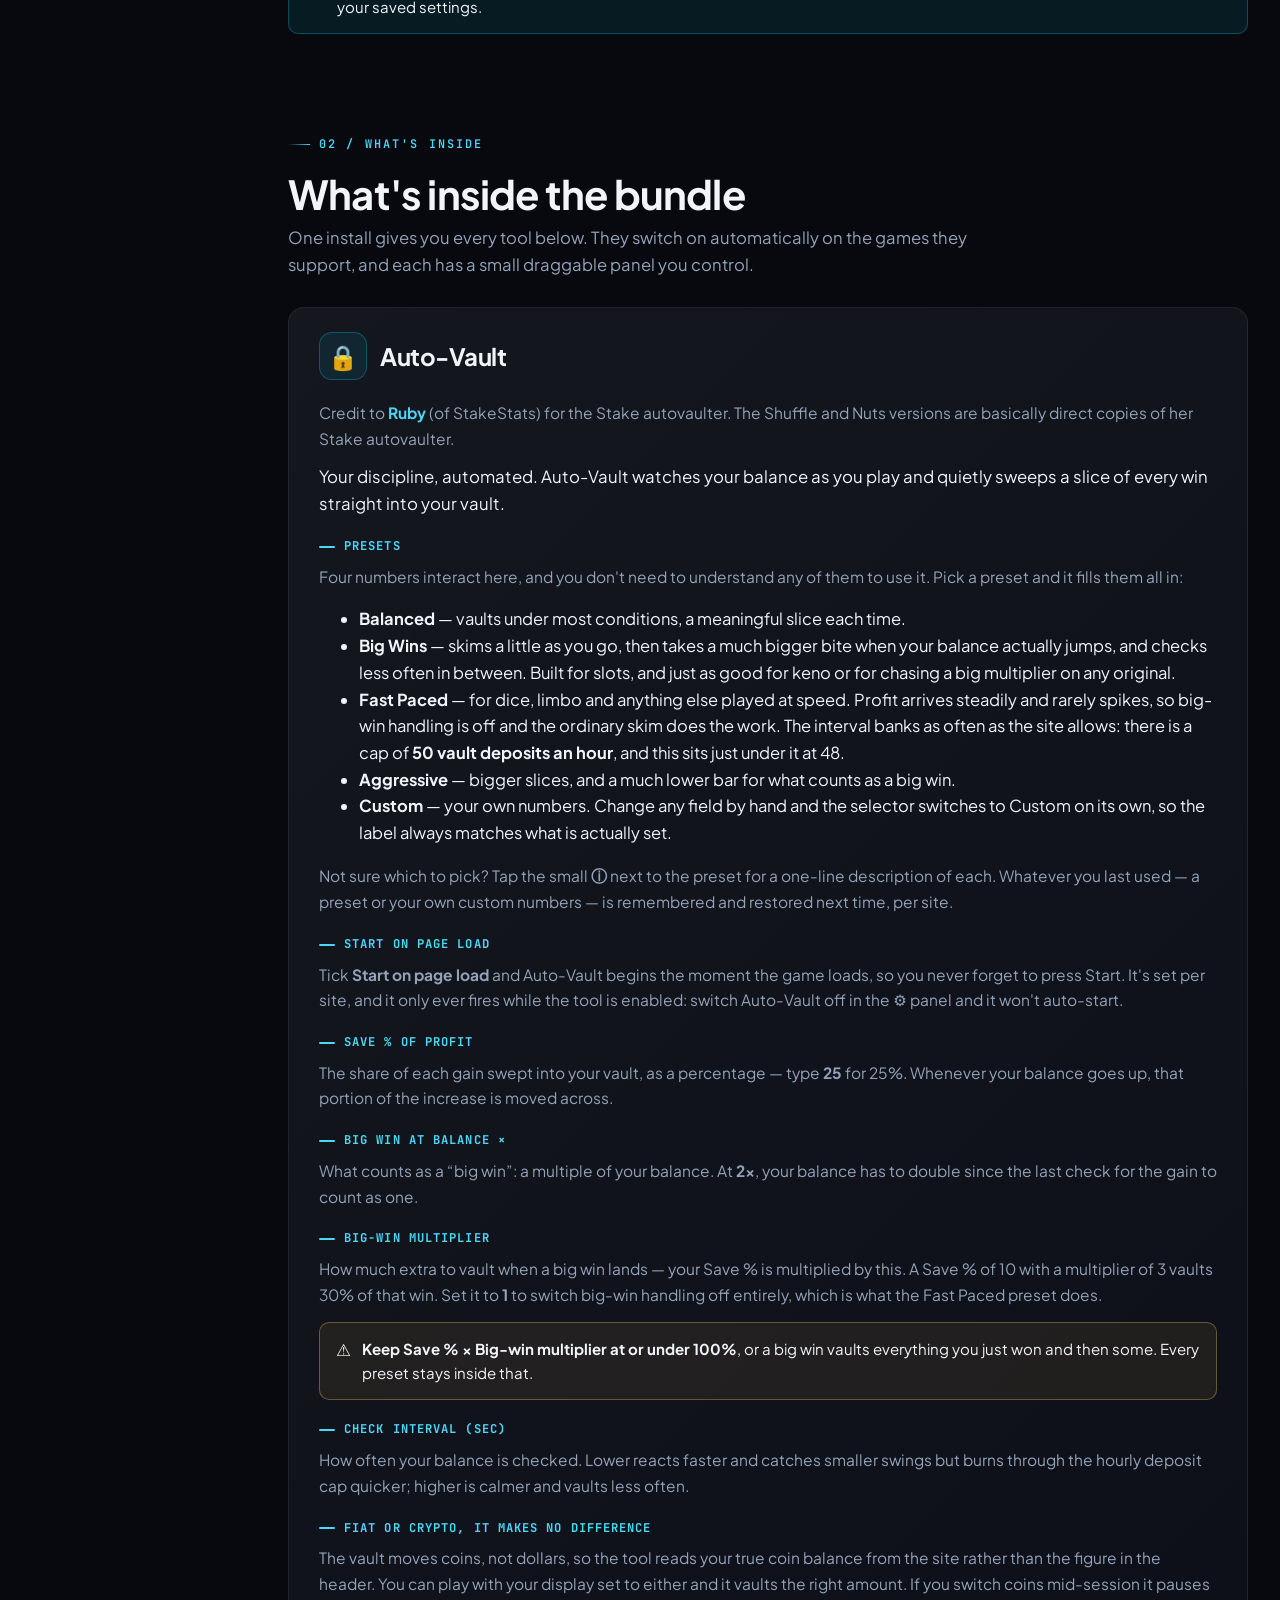
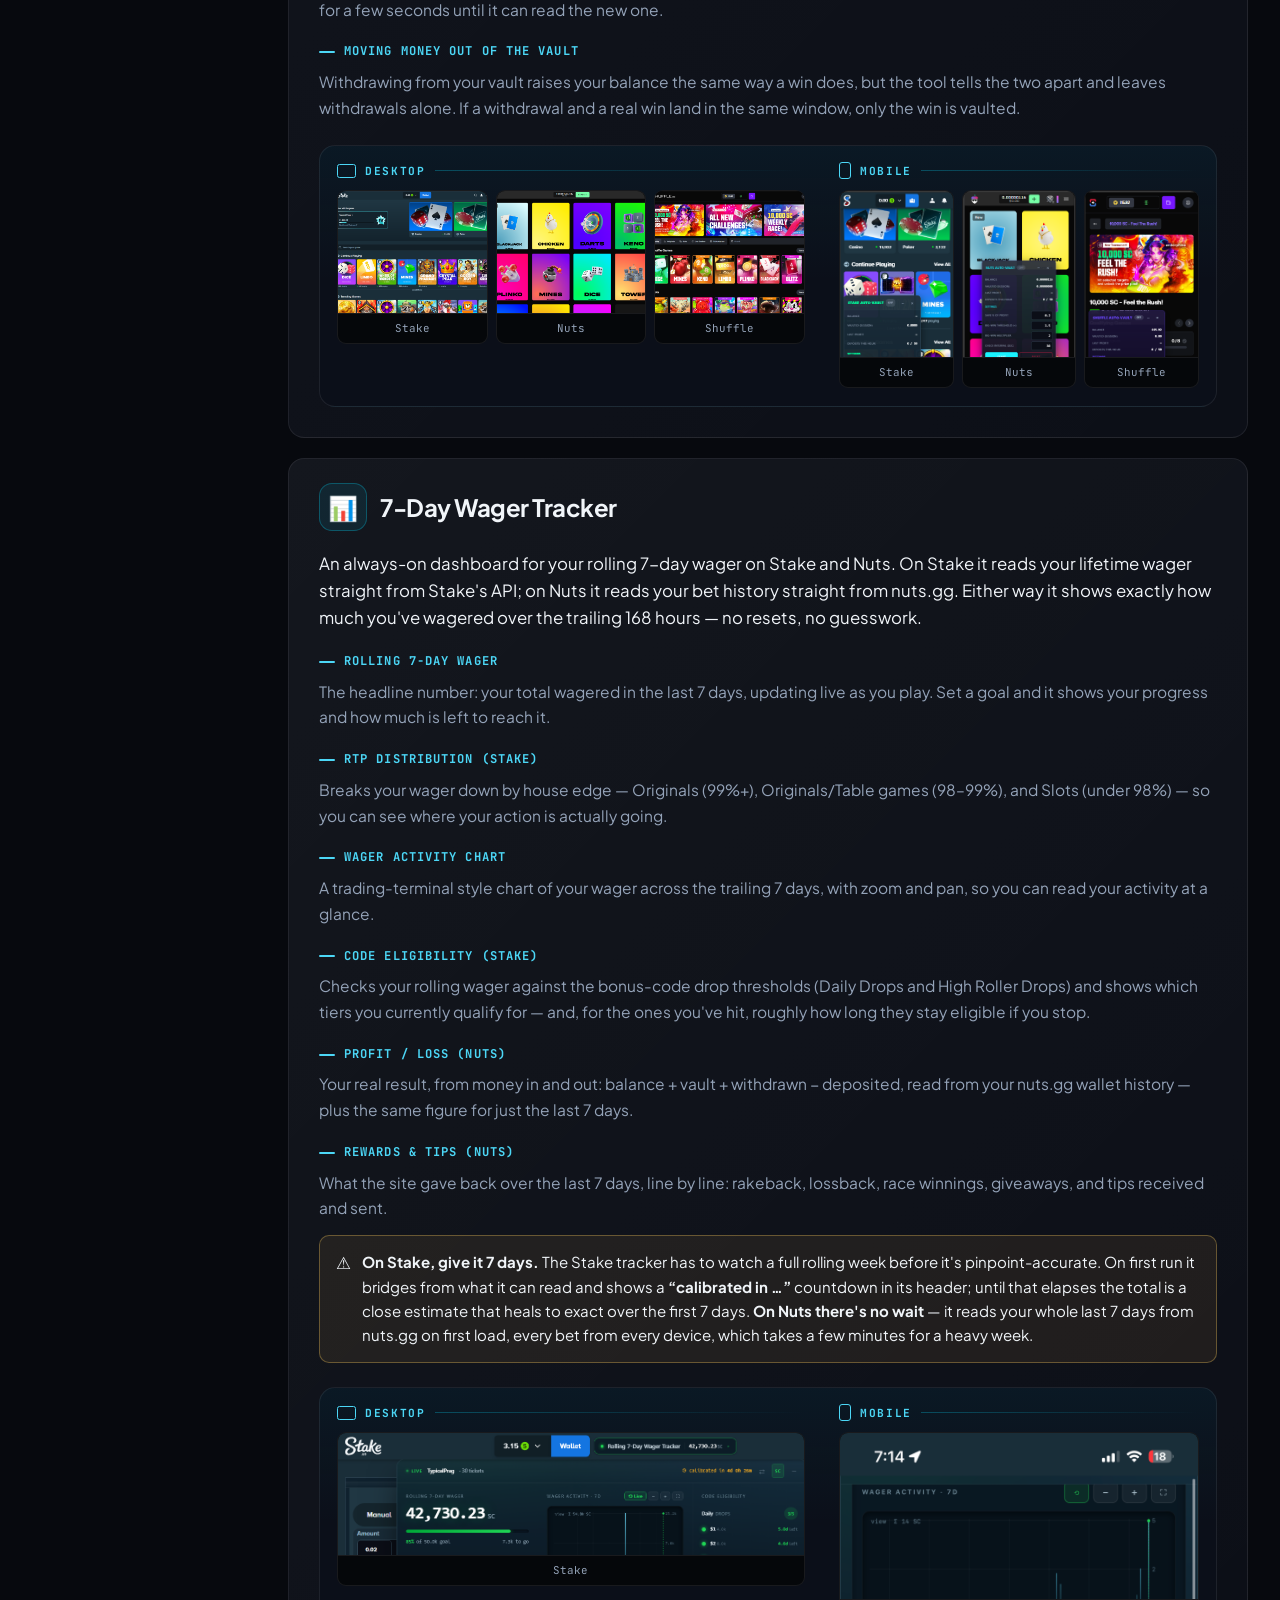
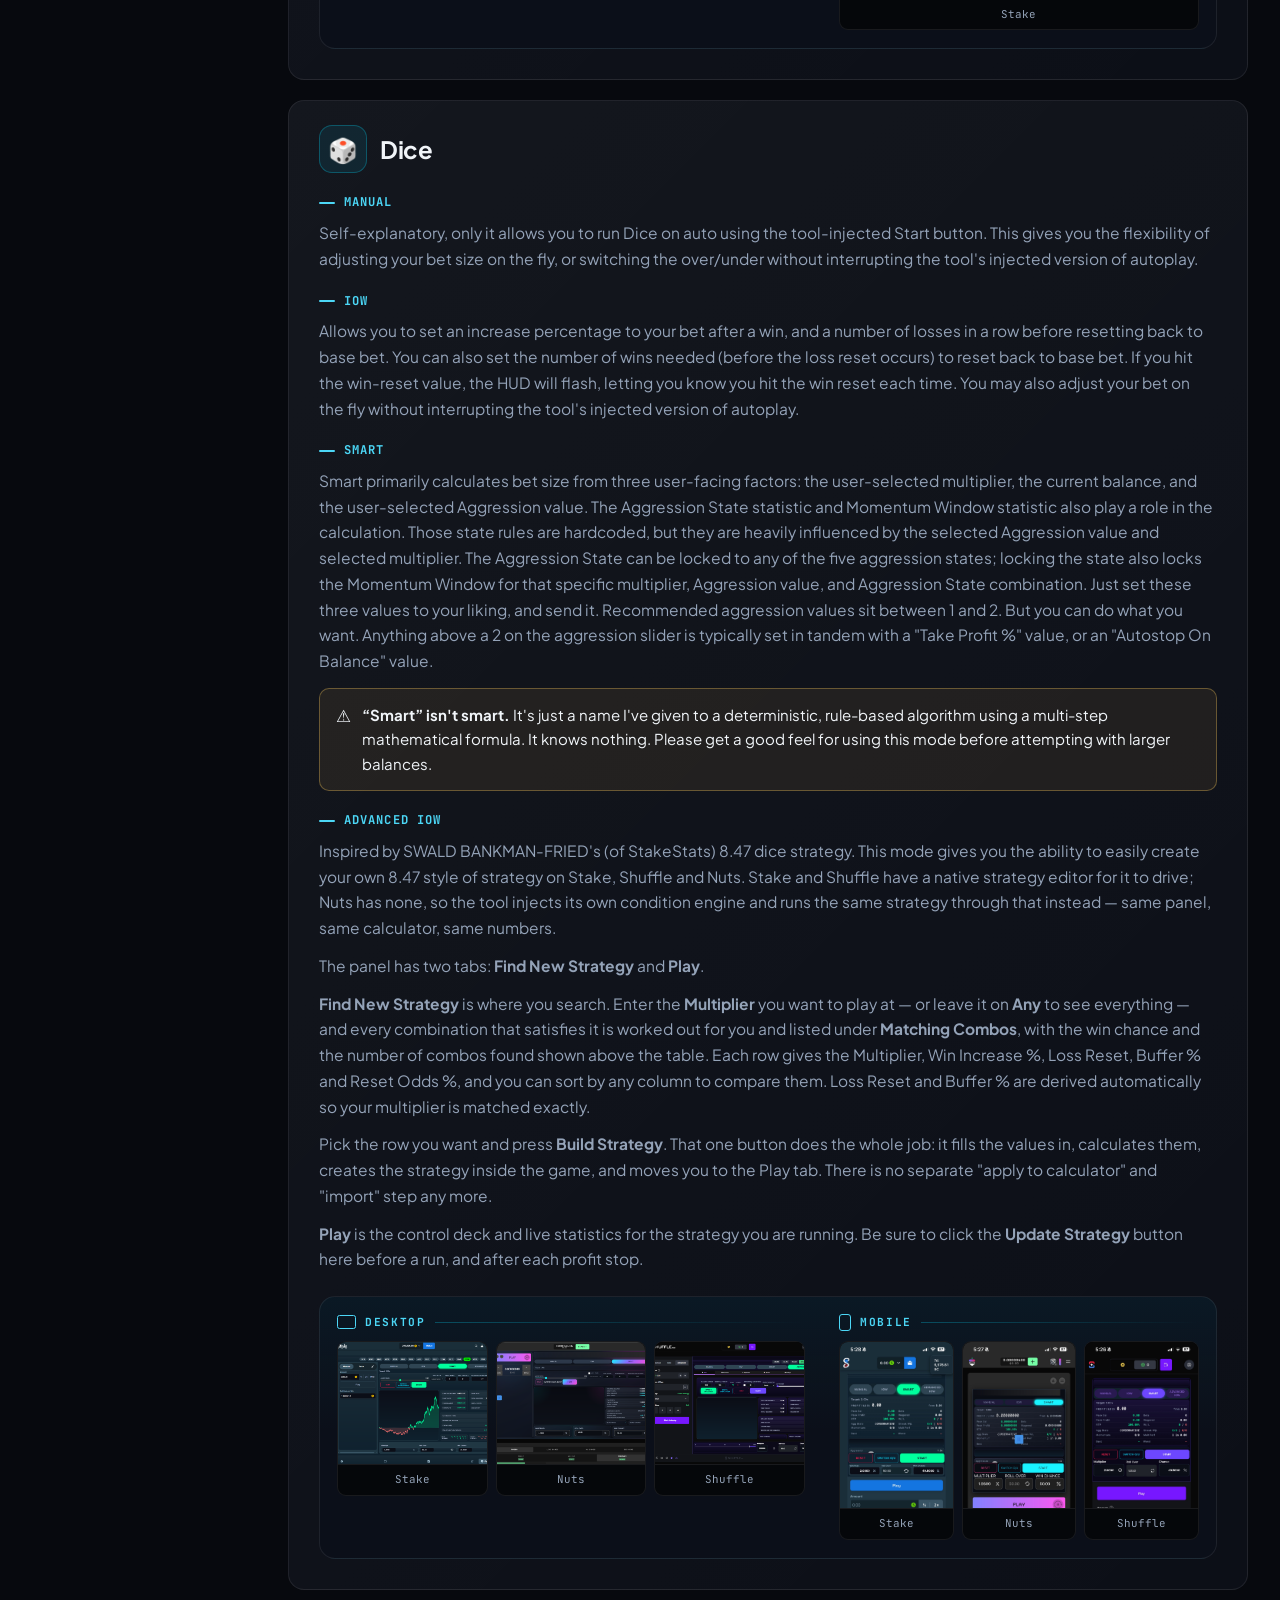
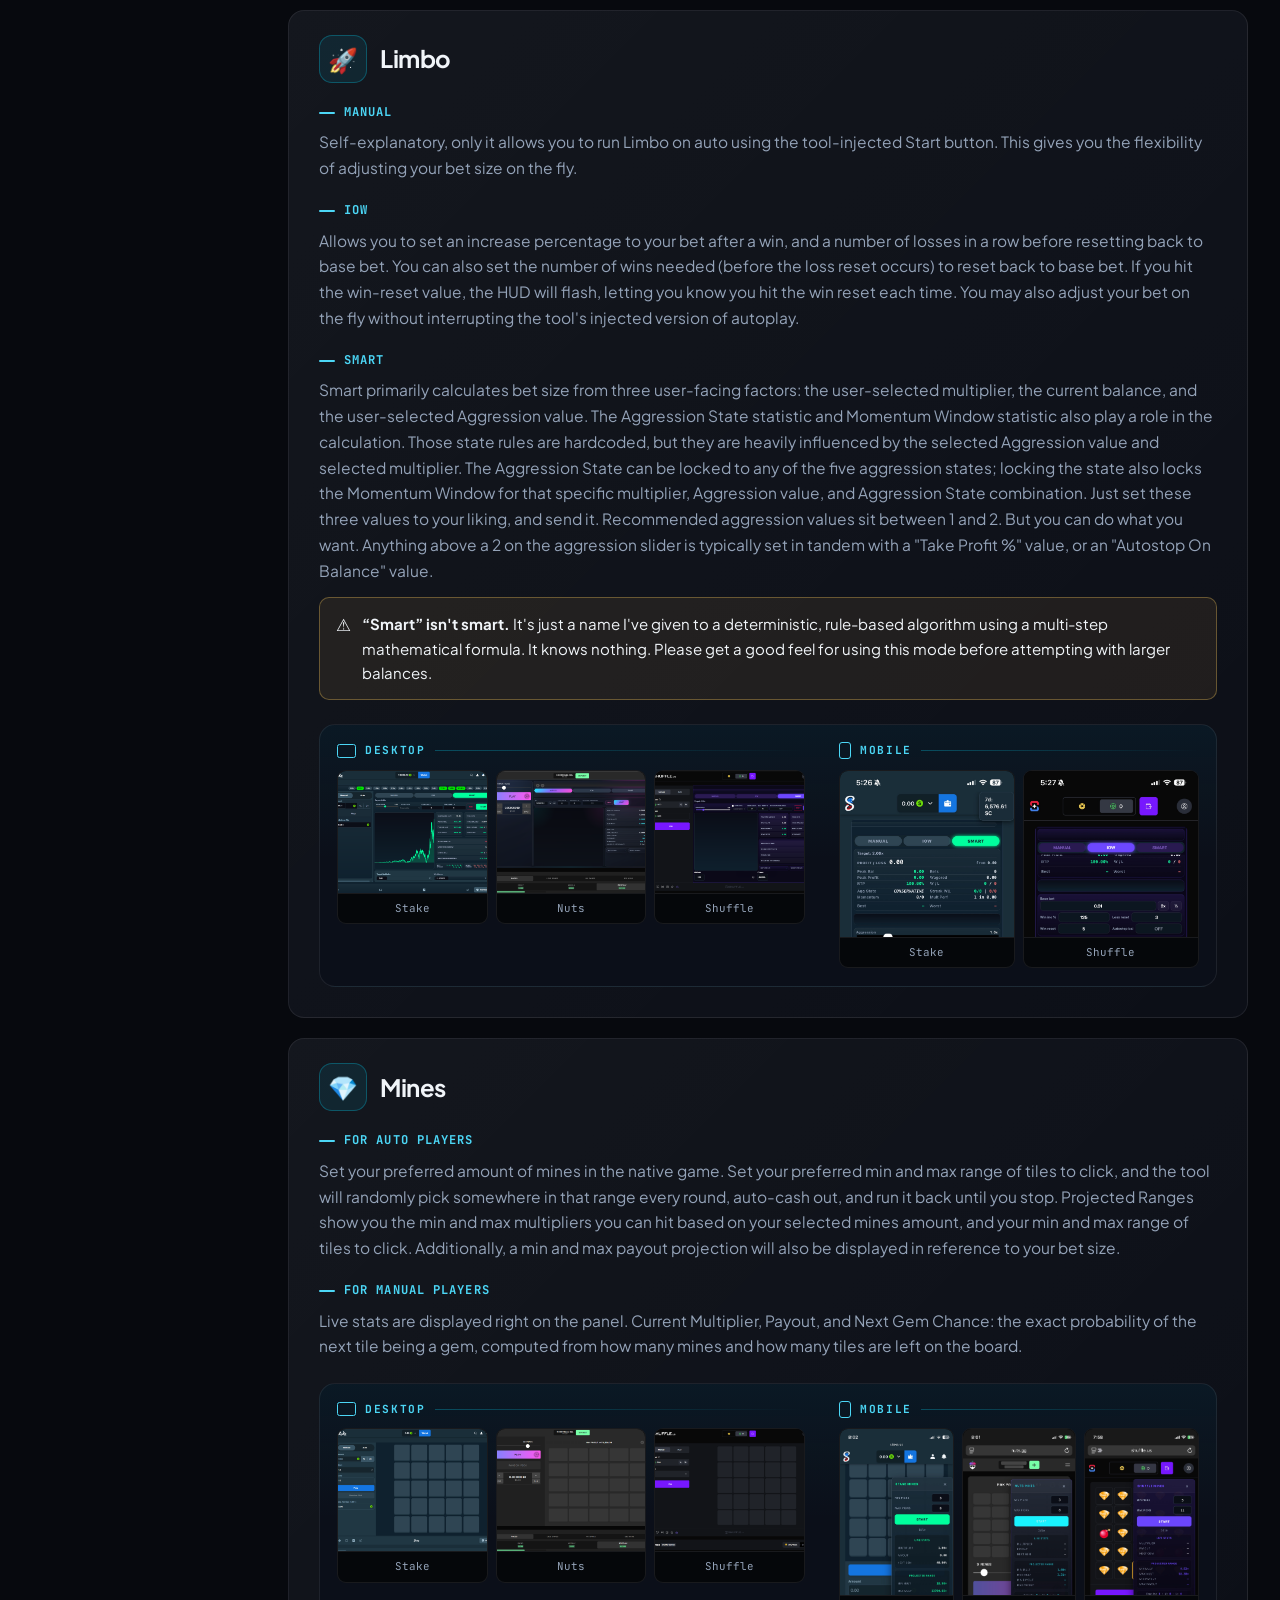
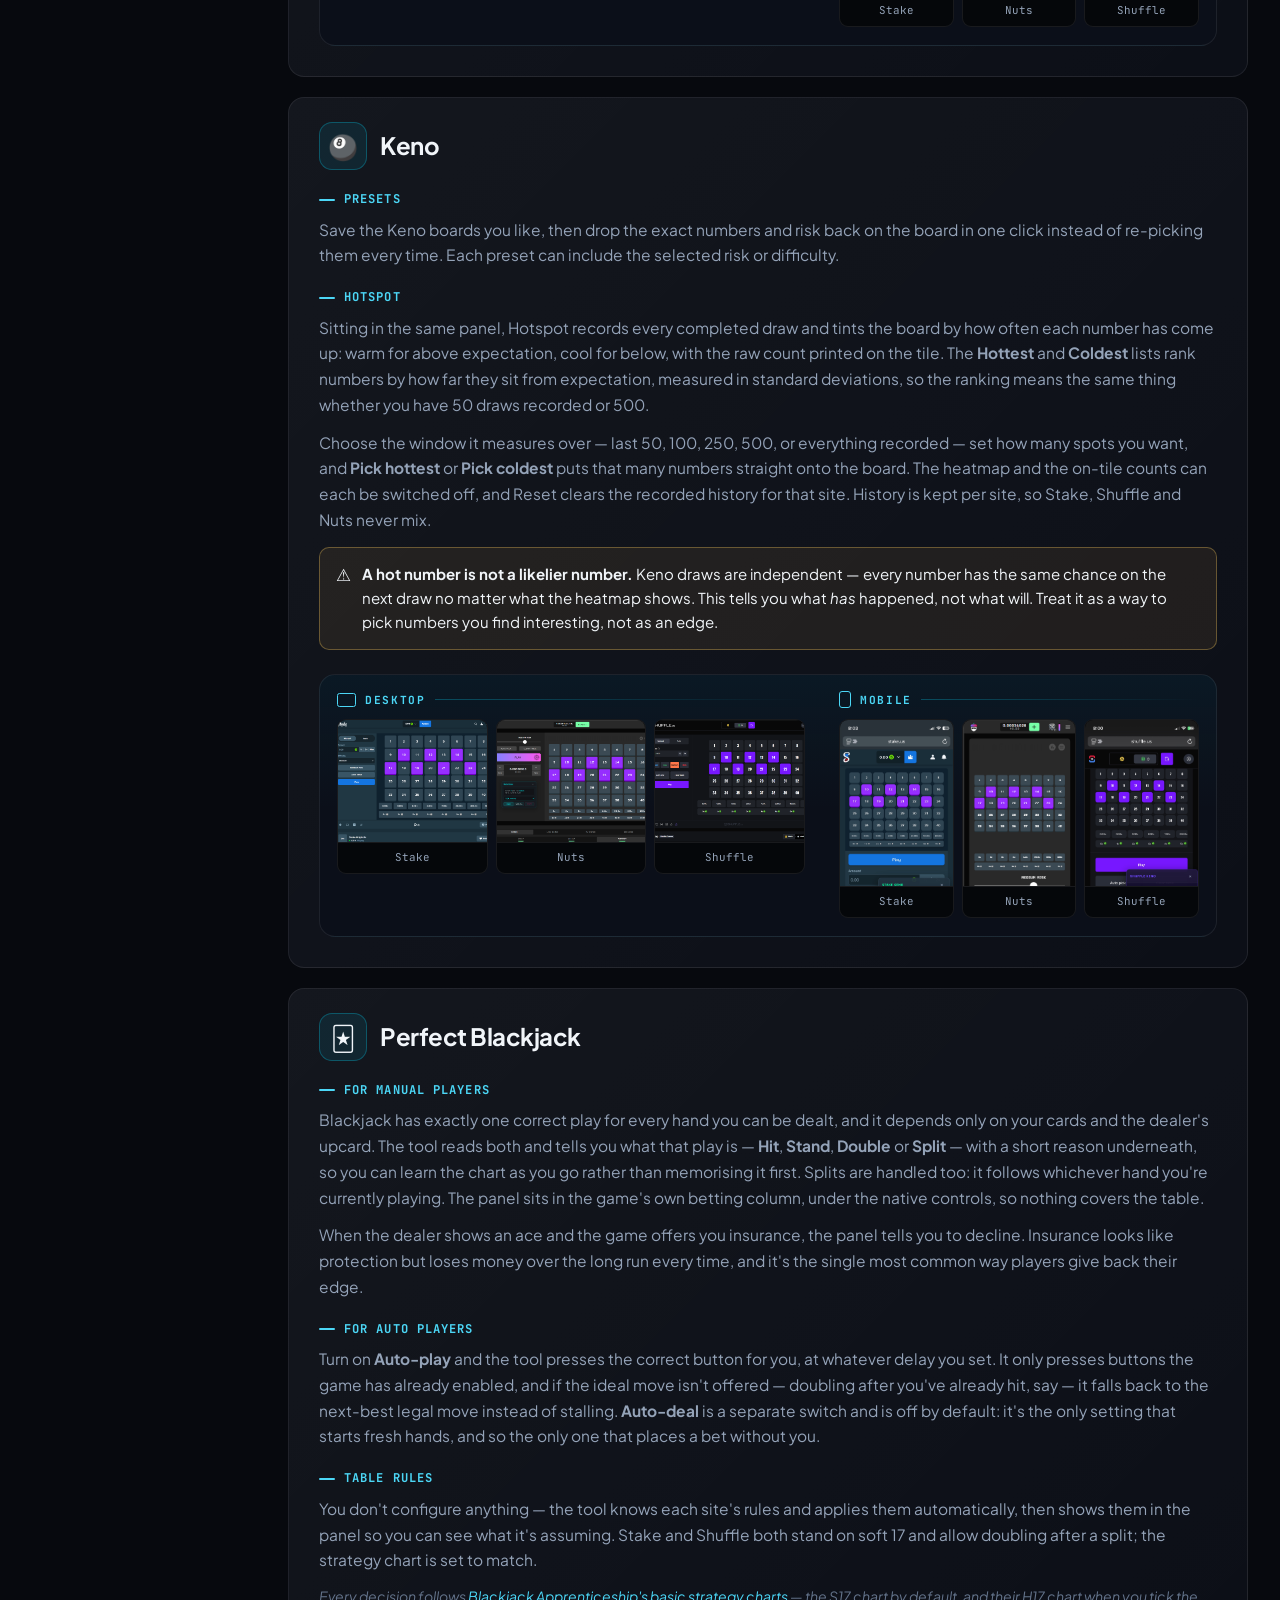
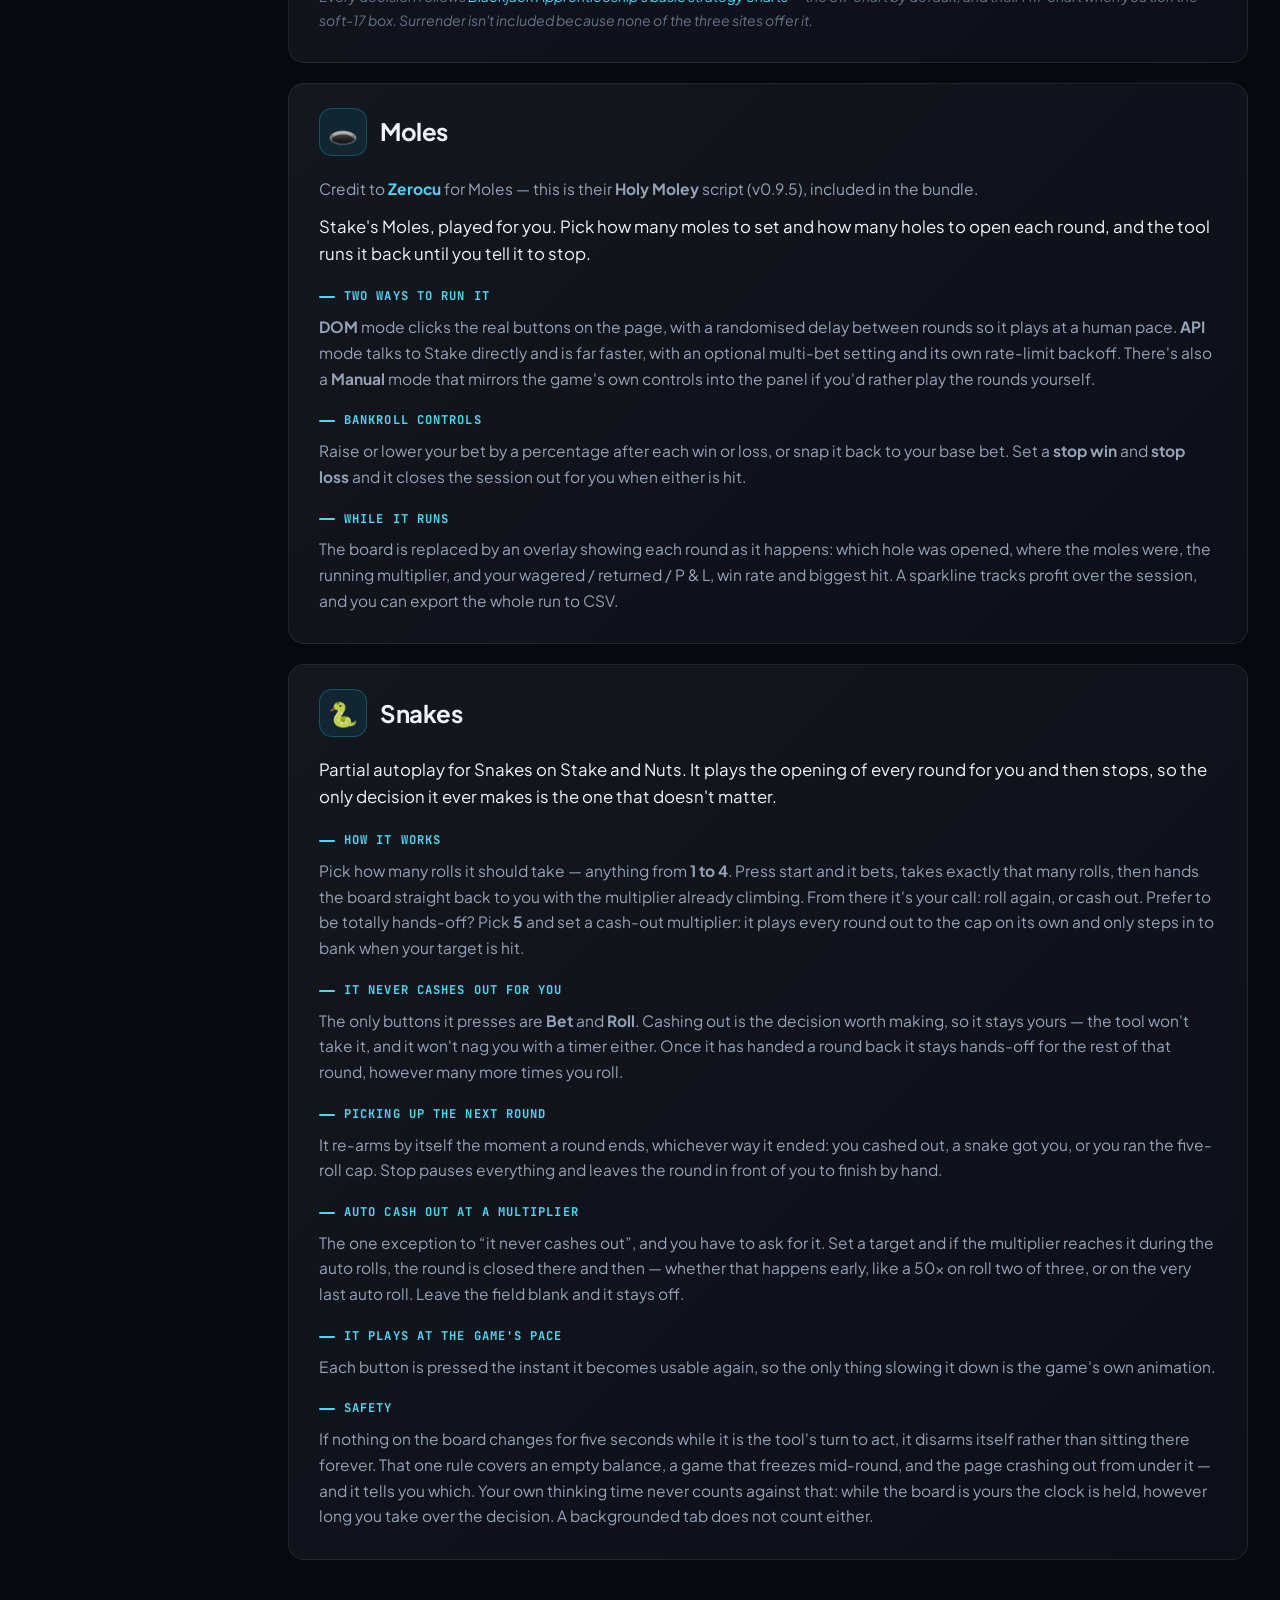
==== commit 486e7b33: "Gambling Tools: Obsidian Telemetry look, sidebar, API Dash is its own site - assets/style.css re-the" ====
--- a/index.html
+++ b/index.html
@@ -7,27 +7,78 @@
   <meta name="description" content="Step-by-step setup for the Gambling Tools userscript bundle. One script, all the tools, for Desktop, iPhone/iPad, and Android. Free, client-side, and honest about what it can and can't do." />
   <link rel="preconnect" href="https://fonts.googleapis.com" />
   <link rel="preconnect" href="https://fonts.gstatic.com" crossorigin />
+  <meta name="theme-color" content="#07090e" />
   <link rel="stylesheet" href="assets/style.css" />
   <script>document.documentElement.classList.add("js");</script>
 </head>
 <body>
   <a href="#main" class="skip-link">Skip to content</a>
 
-  <header class="site">
-    <div class="container">
-      <a href="#top" class="brand"><span class="dot" aria-hidden="true"></span> Gambling Tools</a>
-      <nav aria-label="Primary">
-        <a href="#download" class="nav-anchor">Download</a>
-        <a href="#install" class="nav-anchor">Setup</a>
-        <a href="#tools" class="nav-anchor">What's inside</a>
+  <aside class="sb" id="sidebar" aria-label="Site navigation">
+    <div class="sb-top">
+      <a class="sb-brand" href="#top"><span class="dot" aria-hidden="true"></span><span>Gambling Tools</span></a>
+      <button class="icon-btn" type="button" id="navClose" aria-controls="sidebar" aria-expanded="true" aria-label="Hide the sidebar"><svg viewBox="0 0 24 24" aria-hidden="true"><path d="M15.4 6 14 4.6 6.6 12 14 19.4 15.4 18 9.4 12z"/><path d="M20 6l-1.4-1.4L11.2 12l7.4 7.4L20 18l-6-6z" opacity=".55"/></svg></button>
+    </div>
+    <div class="sb-label">Quick jump</div>
+    <nav aria-label="Quick jump">
+        <a href="#top">Overview</a>
+        <a href="#download">Download bundle</a>
+        <a href="#risk">Read first / rules</a>
+    </nav>
+    <div class="sb-label">01 / Setup guide</div>
+    <nav aria-label="Setup guide">
+        <a href="#install">Setup overview</a>
+        <a class="sub" href="#install" data-tab="desktop">Desktop (Chrome/Brave)</a>
+        <a class="sub" href="#install" data-tab="ios">iPhone &amp; iPad</a>
+        <a class="sub" href="#install" data-tab="android">Android (Firefox)</a>
+    </nav>
+    <div class="sb-label">02 / What's inside</div>
+    <nav aria-label="Tools">
+        <a href="#tools">All tools</a>
+        <a href="#tool-auto-vault" class="sub">Auto-Vault</a>
+        <a href="#tool-wager-tracker" class="sub">7-Day Wager</a>
+        <a href="#tool-dice" class="sub">Dice &amp; IOW</a>
+        <a href="#tool-limbo" class="sub">Limbo</a>
+        <a href="#tool-mines" class="sub">Mines</a>
+        <a href="#tool-keno" class="sub">Keno</a>
+        <a href="#tool-blackjack" class="sub">Blackjack</a>
+        <a href="#tool-moles" class="sub">Moles</a>
+        <a href="#tool-snakes" class="sub">Snakes</a>
+    </nav>
+    <div class="sb-label">03 / Help &amp; links</div>
+    <nav aria-label="Help">
+        <a href="#faq">FAQ</a>
         <a href="updates.html">Updates</a>
-        <a href="api-dash/">API Dash</a>
+    </nav>
+    <div class="sb-promo"><a class="btn primary" href="https://apidash-licences.apidash.workers.dev/" rel="noopener">API Dash</a></div>
+  </aside>
+  <div class="scrim" id="scrim"></div>
+
+  <div class="shell">
+    <header class="top">
+      <button class="icon-btn open" type="button" id="navOpen" aria-controls="sidebar" aria-expanded="false" aria-label="Show the sidebar"><svg viewBox="0 0 24 24" aria-hidden="true"><path d="M3 6h18v2H3zm0 5h18v2H3zm0 5h18v2H3z"/></svg></button>
+      <span class="net"><i aria-hidden="true"></i>FREE &amp; OPEN SOURCE</span>
+      <nav class="topnav" aria-label="Primary">
+        <a href="#download">Download</a>
+        <a href="#install">Setup</a>
+        <a href="#tools">What's inside</a>
+        <a href="updates.html">Updates</a>
+        <a class="btn primary" href="https://apidash-licences.apidash.workers.dev/" rel="noopener">API Dash</a>
       </nav>
-    </div>
-  </header>
+    </header>
 
   <main class="container" id="main">
     <span id="top"></span>
+
+    <aside class="promo" aria-label="API Dash">
+      <span class="promo-tag">NEW · API DASH</span>
+      <div class="promo-copy">
+        <b>Want full control of your automated betting? Check out API Dash!</b>
+        <p>A condition based strategy builder for ALL originals! Available for popular crypto casinos including Stake, Rainbet, Winna, and more! Desktop, iOS, and Android devices fully supported!</p>
+      </div>
+      <a class="btn primary" href="https://apidash-licences.apidash.workers.dev/" rel="noopener">Explore API Dash <span aria-hidden="true">→</span></a>
+    </aside>
+
 
     <!-- ===================== HERO ===================== -->
     <section class="hero" data-reveal>
@@ -409,7 +460,7 @@
 
       <div class="tools" data-reveal>
         <!-- Auto-Vault -->
-        <article class="tool">
+        <article class="tool" id="tool-auto-vault">
           <div class="tool-head"><div class="tool-icon" aria-hidden="true">🔒</div><h3>Auto-Vault</h3></div>
           <div class="tool-body">
             <div class="tool-copy">
@@ -463,7 +514,7 @@
         </article>
 
 <!-- 7-Day Wager Tracker -->
-        <article class="tool">
+        <article class="tool" id="tool-wager-tracker">
           <div class="tool-head"><div class="tool-icon" aria-hidden="true">📊</div><h3>7-Day Wager Tracker</h3></div>
           <div class="tool-body">
             <div class="tool-copy">
@@ -500,7 +551,7 @@
         </article>
 
         <!-- Dice -->
-        <article class="tool">
+        <article class="tool" id="tool-dice">
           <div class="tool-head"><div class="tool-icon" aria-hidden="true">🎲</div><h3>Dice</h3></div>
           <div class="tool-body">
             <div class="tool-copy">
@@ -540,7 +591,7 @@
         </article>
 
         <!-- Limbo -->
-        <article class="tool">
+        <article class="tool" id="tool-limbo">
           <div class="tool-head"><div class="tool-icon" aria-hidden="true">🚀</div><h3>Limbo</h3></div>
           <div class="tool-body">
             <div class="tool-copy">
@@ -573,7 +624,7 @@
         </article>
 
         <!-- Mines -->
-        <article class="tool">
+        <article class="tool" id="tool-mines">
           <div class="tool-head"><div class="tool-icon" aria-hidden="true">💎</div><h3>Mines</h3></div>
           <div class="tool-body">
             <div class="tool-copy">
@@ -604,7 +655,7 @@
         </article>
 
         <!-- Keno -->
-        <article class="tool">
+        <article class="tool" id="tool-keno">
           <div class="tool-head"><div class="tool-icon" aria-hidden="true">🎱</div><h3>Keno</h3></div>
           <div class="tool-body">
             <div class="tool-copy">
@@ -637,7 +688,7 @@
         </article>
 
         <!-- Perfect Blackjack -->
-        <article class="tool">
+        <article class="tool" id="tool-blackjack">
           <div class="tool-head"><div class="tool-icon" aria-hidden="true">🃏</div><h3>Perfect Blackjack</h3></div>
           <div class="tool-body">
             <div class="tool-copy">
@@ -654,7 +705,7 @@
         </article>
 
         <!-- Moles -->
-        <article class="tool">
+        <article class="tool" id="tool-moles">
           <div class="tool-head"><div class="tool-icon" aria-hidden="true">🕳️</div><h3>Moles</h3></div>
           <div class="tool-body">
             <div class="tool-copy">
@@ -671,7 +722,7 @@
         </article>
 
         <!-- Snakes -->
-        <article class="tool">
+        <article class="tool" id="tool-snakes">
           <div class="tool-head"><div class="tool-icon" aria-hidden="true">🐍</div><h3>Snakes</h3></div>
           <div class="tool-body">
             <div class="tool-copy">
@@ -749,7 +800,38 @@
       <p class="cr">Gambling Tools · Desktop &amp; Mobile bundles · client-side only</p>
     </div>
   </footer>
-
+  </div>
+
+  <script>
+    (function () {
+      var body = document.body, wide = window.matchMedia("(min-width: 1024px)");
+      var openBtn = document.getElementById("navOpen"), closeBtn = document.getElementById("navClose");
+      function shown() { return wide.matches ? !body.classList.contains("nav-collapsed") : body.classList.contains("nav-open"); }
+      function set(on) {
+        body.classList.toggle("nav-collapsed", wide.matches && !on);
+        body.classList.toggle("nav-open", !wide.matches && on);
+        openBtn.setAttribute("aria-expanded", String(on));
+        closeBtn.setAttribute("aria-expanded", String(on));
+      }
+      openBtn.addEventListener("click", function () { set(true); });
+      closeBtn.addEventListener("click", function () { set(false); });
+      document.getElementById("scrim").addEventListener("click", function () { set(false); });
+      document.addEventListener("keydown", function (e) { if (e.key === "Escape" && !wide.matches && shown()) set(false); });
+      document.querySelectorAll("#sidebar a").forEach(function (a) {
+        a.addEventListener("click", function () {
+          var t = a.getAttribute("data-tab"), btn = t && document.getElementById("tabbtn-" + t);
+          if (btn) btn.click();
+          if (!wide.matches) set(false);
+        });
+      });
+      var onChange = function () {
+        body.classList.remove("nav-collapsed", "nav-open");
+        openBtn.setAttribute("aria-expanded", String(wide.matches));
+        closeBtn.setAttribute("aria-expanded", String(wide.matches));
+      };
+      if (wide.addEventListener) wide.addEventListener("change", onChange); else wide.addListener(onChange);
+    })();
+  </script>
   <script src="assets/app.js"></script>
 </body>
 </html>
--- a/assets/style.css
+++ b/assets/style.css
@@ -1,54 +1,57 @@
 /* =====================================================================
-   Gambling Tools — "Operator Console" theme
-   Dark, instrument-grade UI. Neon-mint focal accent, hairline grids,
-   monospace data type. Single stylesheet, no framework.
+   Gambling Tools: "Obsidian Telemetry" theme
+   Glass on deep obsidian, cyan and indigo accents, monospace data type.
+   Single stylesheet, no framework.
    ===================================================================== */
 
-@import url("https://fonts.googleapis.com/css2?family=Bricolage+Grotesque:opsz,wght@12..96,600;12..96,700;12..96,800&family=Hanken+Grotesk:wght@400;500;600;700&family=JetBrains+Mono:wght@400;500;700&display=swap");
+@import url("https://fonts.googleapis.com/css2?family=JetBrains+Mono:wght@400;500;600;700&family=Plus+Jakarta+Sans:wght@300;400;500;600;700;800&display=swap");
 
 :root {
-  /* Surfaces (var names kept from the old theme; values remapped) */
-  --bg: #070a0b;
-  --bg-soft: #0b1011;
-  --card: #10171a;
-  --card-hover: #18242331;
-  --card-hi: #1b2826;
-  --border: rgba(176, 255, 224, 0.10);
-  --border-strong: rgba(176, 255, 224, 0.20);
-
-  --text: #e9f3ef;
-  --text-dim: #9fb2ac;
-  --text-faint: #62756f;
-
-  /* --accent maps to the mint focal so inline var(--accent) styles still work */
-  --accent: #4ef0a6;
-  --accent-strong: #15b97c;
-  --accent-soft: rgba(78, 240, 166, 0.10);
-
-  --mint: #4ef0a6;
-  --mint-bright: #6dffba;
-  --mint-ink: #03160d;
-  --mint-glow: rgba(78, 240, 166, 0.45);
-  --mint-line: rgba(78, 240, 166, 0.34);
+  --bg: #07090e;
+  --bg-soft: #0b0f19;
+  --card: #0e131f;
+  --card-hover: rgba(255, 255, 255, 0.04);
+  --card-hi: #182033;
+  --glass: linear-gradient(135deg, rgba(255, 255, 255, 0.045) 0%, rgba(255, 255, 255, 0.01) 100%), rgba(11, 15, 25, 0.65);
+  --border: rgba(255, 255, 255, 0.08);
+  --border-strong: rgba(255, 255, 255, 0.14);
+
+  --text: #f1f5f9;
+  --text-dim: #94a3b8;
+  --text-faint: #64748b;
+
+  --accent: #4cd7f6;
+  --accent-strong: #06b6d4;
+  --accent-soft: rgba(6, 182, 212, 0.1);
+
+  --mint: #4cd7f6;
+  --mint-bright: #a5f3fc;
+  --mint-ink: #04121a;
+  --mint-glow: rgba(76, 215, 246, 0.4);
+  --mint-line: rgba(6, 182, 212, 0.34);
+  --violet-line: rgba(99, 102, 241, 0.35);
+  --grad: linear-gradient(135deg, #7ee8fa 0%, #38bdf8 58%, #818cf8 100%);
 
   --stake: #54ff62;
   --nuts: #ffb84d;
   --shuffle: #b39bff;
   --warn: #ffce5a;
-  --warn-soft: rgba(255, 206, 90, 0.10);
+  --warn-soft: rgba(255, 206, 90, 0.08);
   --danger: #ff7d7d;
-  --danger-soft: rgba(255, 125, 125, 0.10);
+  --danger-soft: rgba(255, 125, 125, 0.1);
 
   --radius: 16px;
   --radius-sm: 10px;
-  --radius-lg: 22px;
+  --radius-lg: 20px;
   --shadow: 0 18px 48px -20px rgba(0, 0, 0, 0.78);
   --shadow-sm: 0 8px 24px -12px rgba(0, 0, 0, 0.6);
-  --maxw: 1100px;
+  --maxw: 1180px;
+  --side: 256px;
+  --top: 56px;
   --ease: cubic-bezier(0.22, 1, 0.36, 1);
 
-  --font-display: "Bricolage Grotesque", "Hanken Grotesk", system-ui, sans-serif;
-  --font-body: "Hanken Grotesk", system-ui, -apple-system, sans-serif;
+  --font-display: "Plus Jakarta Sans", system-ui, -apple-system, "Segoe UI", sans-serif;
+  --font-body: "Plus Jakarta Sans", system-ui, -apple-system, "Segoe UI", sans-serif;
   --font-mono: "JetBrains Mono", ui-monospace, "SF Mono", Menlo, monospace;
 }
 
@@ -70,31 +73,17 @@
   overflow-x: hidden;
 }
 
-/* Atmosphere: layered glows + hairline grid */
+/* Atmosphere: indigo and cyan auras on obsidian */
 body::before {
-  content: "";
-  position: fixed;
-  inset: 0;
-  z-index: -2;
-  background:
-    radial-gradient(900px 620px at 78% -8%, rgba(78, 240, 166, 0.14), transparent 60%),
-    radial-gradient(760px 600px at 8% 2%, rgba(95, 130, 255, 0.07), transparent 55%),
-    radial-gradient(1100px 900px at 50% 120%, rgba(78, 240, 166, 0.06), transparent 60%),
-    linear-gradient(180deg, var(--bg), #05080a 55%, var(--bg));
-}
-body::after {
   content: "";
   position: fixed;
   inset: 0;
   z-index: -1;
   pointer-events: none;
-  background-image:
-    linear-gradient(var(--border) 1px, transparent 1px),
-    linear-gradient(90deg, var(--border) 1px, transparent 1px);
-  background-size: 64px 64px;
-  -webkit-mask-image: radial-gradient(120% 100% at 50% 0%, #000, transparent 78%);
-          mask-image: radial-gradient(120% 100% at 50% 0%, #000, transparent 78%);
-  opacity: 0.5;
+  background:
+    radial-gradient(620px 520px at 88% -4%, rgba(99, 102, 241, 0.17), transparent 70%),
+    radial-gradient(520px 420px at 22% 18%, rgba(6, 182, 212, 0.09), transparent 70%),
+    var(--bg);
 }
 
 a { color: var(--mint); text-decoration: none; transition: color 0.15s; }
@@ -127,37 +116,50 @@
 }
 .skip-link:focus { top: 16px; color: var(--mint-ink); }
 
-/* ---------------- Header ---------------- */
-header.site {
-  position: sticky; top: 0; z-index: 60;
-  background: rgba(7, 10, 11, 0.72);
-  backdrop-filter: blur(14px) saturate(140%);
-  border-bottom: 1px solid var(--border);
-}
-header.site .container { display: flex; align-items: center; justify-content: space-between; height: 64px; }
-.brand {
-  display: flex; align-items: center; gap: 10px;
-  font-family: var(--font-display); font-weight: 800; font-size: 1.12rem;
-  color: var(--text); letter-spacing: -0.01em;
-}
-.brand:hover { color: var(--text); }
-.brand .dot {
-  width: 11px; height: 11px; border-radius: 50%;
-  background: var(--mint);
-  box-shadow: 0 0 0 3px var(--accent-soft), 0 0 16px var(--mint-glow);
-  animation: pulse 2.6s var(--ease) infinite;
-}
-@keyframes pulse {
-  0%, 100% { box-shadow: 0 0 0 3px var(--accent-soft), 0 0 14px var(--mint-glow); }
-  50% { box-shadow: 0 0 0 5px transparent, 0 0 22px var(--mint-glow); }
-}
-header.site nav { display: flex; align-items: center; gap: 4px; }
-header.site nav a {
-  color: var(--text-dim); font-weight: 600; font-size: 0.92rem;
-  padding: 8px 13px; border-radius: 8px; transition: color 0.15s, background 0.15s;
-}
-header.site nav a:hover { color: var(--text); background: var(--accent-soft); }
-header.site nav a.active, header.site nav a[aria-current="page"] { color: var(--mint); }
+/* ---------------- Sidebar shell ---------------- */
+.sb {
+  position: fixed; top: 0; bottom: 0; left: 0; width: var(--side); z-index: 60;
+  display: flex; flex-direction: column; gap: 2px; padding: 16px 14px;
+  background: rgba(7, 9, 14, 0.92); backdrop-filter: blur(20px);
+  border-right: 1px solid var(--border); overflow-y: auto; transition: transform 0.22s ease;
+}
+.sb-top { display: flex; align-items: center; justify-content: space-between; gap: 8px; padding-bottom: 12px; }
+.sb-brand { display: flex; align-items: center; gap: 10px; color: var(--text); font-weight: 800; font-size: 1.08rem; letter-spacing: -0.01em; }
+.sb-brand:hover { color: var(--text); }
+.sb-brand .dot { width: 10px; height: 10px; border-radius: 50%; background: var(--mint); box-shadow: 0 0 0 3px var(--accent-soft), 0 0 14px var(--mint-glow); }
+.sb-label { margin: 14px 8px 4px; font-family: var(--font-mono); font-size: 0.64rem; font-weight: 600; letter-spacing: 0.14em; text-transform: uppercase; color: var(--text-faint); }
+.sb nav { display: flex; flex-direction: column; gap: 1px; }
+.sb nav a { display: block; padding: 6px 10px; border-radius: 8px; border-left: 2px solid transparent; color: var(--text-dim); font-family: var(--font-mono); font-size: 0.78rem; font-weight: 500; transition: color 0.15s, background 0.15s; }
+.sb nav a:hover { color: var(--text); background: rgba(255, 255, 255, 0.04); }
+.sb nav a.sub { padding-left: 22px; font-size: 0.74rem; color: var(--text-faint); }
+.sb nav a[aria-current="page"], .sb nav a.on { color: var(--mint); background: var(--accent-soft); border-left-color: var(--mint); }
+.sb-promo { margin-top: auto; padding-top: 14px; }
+.sb-promo .btn { width: 100%; justify-content: center; }
+.icon-btn { display: inline-grid; place-items: center; width: 32px; height: 32px; padding: 0; border-radius: 8px; border: 1px solid var(--border); background: rgba(255, 255, 255, 0.04); color: var(--text-dim); cursor: pointer; flex-shrink: 0; }
+.icon-btn:hover { color: var(--text); background: rgba(255, 255, 255, 0.08); }
+.icon-btn svg { width: 16px; height: 16px; fill: currentColor; }
+.scrim { display: none; position: fixed; inset: 0; z-index: 55; background: rgba(0, 0, 0, 0.6); }
+.shell { padding-left: var(--side); transition: padding-left 0.22s ease; min-height: 100vh; display: flex; flex-direction: column; }
+.shell > main { flex: 1; width: 100%; }
+.top { position: sticky; top: 0; z-index: 50; height: var(--top); display: flex; align-items: center; gap: 12px; padding: 0 28px; background: rgba(7, 9, 14, 0.8); backdrop-filter: blur(16px); border-bottom: 1px solid var(--border); }
+.top .icon-btn.open { display: none; }
+.net { display: inline-flex; align-items: center; gap: 8px; padding: 3px 10px; border-radius: 999px; background: var(--accent-soft); border: 1px solid var(--mint-line); color: var(--mint); font-family: var(--font-mono); font-size: 0.66rem; font-weight: 600; letter-spacing: 0.1em; }
+.net i { width: 6px; height: 6px; border-radius: 50%; background: #34d399; box-shadow: 0 0 8px #34d399; animation: pulse 1.8s ease-in-out infinite; }
+@keyframes pulse { 50% { opacity: 0.35; } }
+.topnav { margin-left: auto; display: flex; align-items: center; gap: 2px; font-family: var(--font-mono); font-size: 0.78rem; }
+.topnav a:not(.btn) { padding: 6px 10px; border-radius: 8px; color: var(--text-dim); }
+.topnav a:not(.btn):hover { color: var(--text); background: rgba(255, 255, 255, 0.05); }
+.topnav .btn { margin-left: 8px; padding: 6px 14px; font-size: 0.8rem; border-radius: 10px; }
+body.nav-collapsed .sb { transform: translateX(-100%); }
+body.nav-collapsed .shell { padding-left: 0; }
+body.nav-collapsed .top .icon-btn.open { display: inline-grid; }
+
+/* API Dash promo */
+.promo { display: flex; align-items: center; gap: 18px; flex-wrap: wrap; margin-top: 28px; padding: 18px 22px; border-radius: var(--radius); background: linear-gradient(135deg, rgba(99, 102, 241, 0.14), rgba(6, 182, 212, 0.06)), rgba(11, 15, 25, 0.65); border: 1px solid var(--violet-line); }
+.promo-tag { padding: 3px 10px; border-radius: 6px; background: rgba(99, 102, 241, 0.16); border: 1px solid var(--violet-line); color: #c7d2fe; font-family: var(--font-mono); font-size: 0.68rem; font-weight: 600; letter-spacing: 0.08em; white-space: nowrap; }
+.promo-copy { flex: 1; min-width: 260px; }
+.promo-copy b { display: block; font-size: 1.06rem; }
+.promo-copy p { margin: 4px 0 0; color: var(--text-dim); font-size: 0.9rem; }
 
 /* ---------------- Eyebrow (mono terminal label) ---------------- */
 .eyebrow {
@@ -232,7 +234,7 @@
 
 /* ---------------- Tabs (accessible) ---------------- */
 .tabs {
-  position: sticky; top: 64px; z-index: 40;
+  position: sticky; top: 68px; z-index: 40;
   display: inline-flex; gap: 6px; padding: 6px; margin: 0 0 28px;
   background: var(--card); border: 1px solid var(--border); border-radius: 14px;
 }
@@ -524,9 +526,6 @@
   .tool-head { padding: 20px 20px 0; }
   .tool-body { padding: 14px 20px 24px; }
   .tool-shots { grid-template-columns: 1fr; max-width: 440px; }
-  header.site nav { gap: 2px; }
-  header.site nav a { padding: 7px 9px; font-size: 0.84rem; }
-  header.site nav .nav-anchor { display: none; }
   .hero { padding: 44px 0 4px; }
   .tabs { display: flex; width: 100%; overflow-x: auto; }
   .tab-btn { padding: 10px 14px; flex: 1; }
@@ -543,3 +542,42 @@
   *, *::before, *::after { animation-duration: 0.001ms !important; animation-iteration-count: 1 !important; transition-duration: 0.001ms !important; }
   .js [data-reveal] { opacity: 1; transform: none; }
 }
+
+
+/* ---------------- Obsidian Telemetry layer ---------------- */
+html { scroll-padding-top: 84px; }
+.container { padding: 0 32px; }
+.btn { border-radius: 12px; font-weight: 600; font-size: 0.94rem; background: rgba(255, 255, 255, 0.04); border-color: rgba(255, 255, 255, 0.1); color: #e2e8f0; }
+.btn:hover { background: rgba(255, 255, 255, 0.08); border-color: rgba(255, 255, 255, 0.18); }
+.btn.primary { background: var(--grad); color: var(--mint-ink); border-color: transparent; box-shadow: 0 8px 28px -10px rgba(99, 102, 241, 0.5); }
+.btn.primary:hover { background: var(--grad); color: var(--mint-ink); filter: brightness(1.08); box-shadow: 0 10px 34px -8px rgba(99, 102, 241, 0.65); }
+.btn.big .bt b { font-weight: 700; }
+.pick, .tool, .steps > li, .qa, .release, .disclosure, .risk, .panel-intro, .details-toggle, .tabs {
+  background: var(--glass);
+}
+.pick:hover, .tool:hover { border-color: var(--violet-line); box-shadow: 0 10px 40px -10px rgba(99, 102, 241, 0.2); }
+.tool, .disclosure { border-radius: var(--radius); }
+.tool-shots { background: linear-gradient(180deg, rgba(6, 182, 212, 0.06), rgba(6, 182, 212, 0) 52%), var(--bg-soft); }
+.steps > li::before { background: var(--grad); color: var(--mint-ink); border-color: transparent; }
+.tab-btn.active, .tab-btn[aria-selected="true"] { background: var(--grad); }
+.details-toggle .dt-action, .ver-badge { background: var(--grad); }
+.hero h1 { font-weight: 700; letter-spacing: -0.03em; }
+.hero h1 .hl, .interlude-title .hl { background: var(--grad); -webkit-background-clip: text; background-clip: text; color: transparent; text-shadow: none; }
+.interlude::before { background: radial-gradient(620px 300px at 50% 50%, rgba(99, 102, 241, 0.14), transparent 70%); }
+.tool { scroll-margin-top: 80px; }
+footer.site { background: rgba(255, 255, 255, 0.012); }
+
+@media (max-width: 1023px) {
+  .shell, body.nav-collapsed .shell { padding-left: 0; }
+  .sb { transform: translateX(-100%); }
+  body.nav-open .sb { transform: none; box-shadow: 0 0 60px rgba(0, 0, 0, 0.7); }
+  body.nav-open .scrim { display: block; }
+  .top .icon-btn.open, body.nav-collapsed .top .icon-btn.open { display: inline-grid; }
+}
+@media (max-width: 760px) {
+  .top { padding: 0 14px; }
+  .topnav a:not(.btn) { display: none; }
+  .topnav .btn { margin-left: 0; }
+}
+@media (max-width: 640px) { .container { padding: 0 18px; } }
+@media (prefers-reduced-motion: reduce) { .net i { animation: none; } .sb, .shell { transition: none; } }
